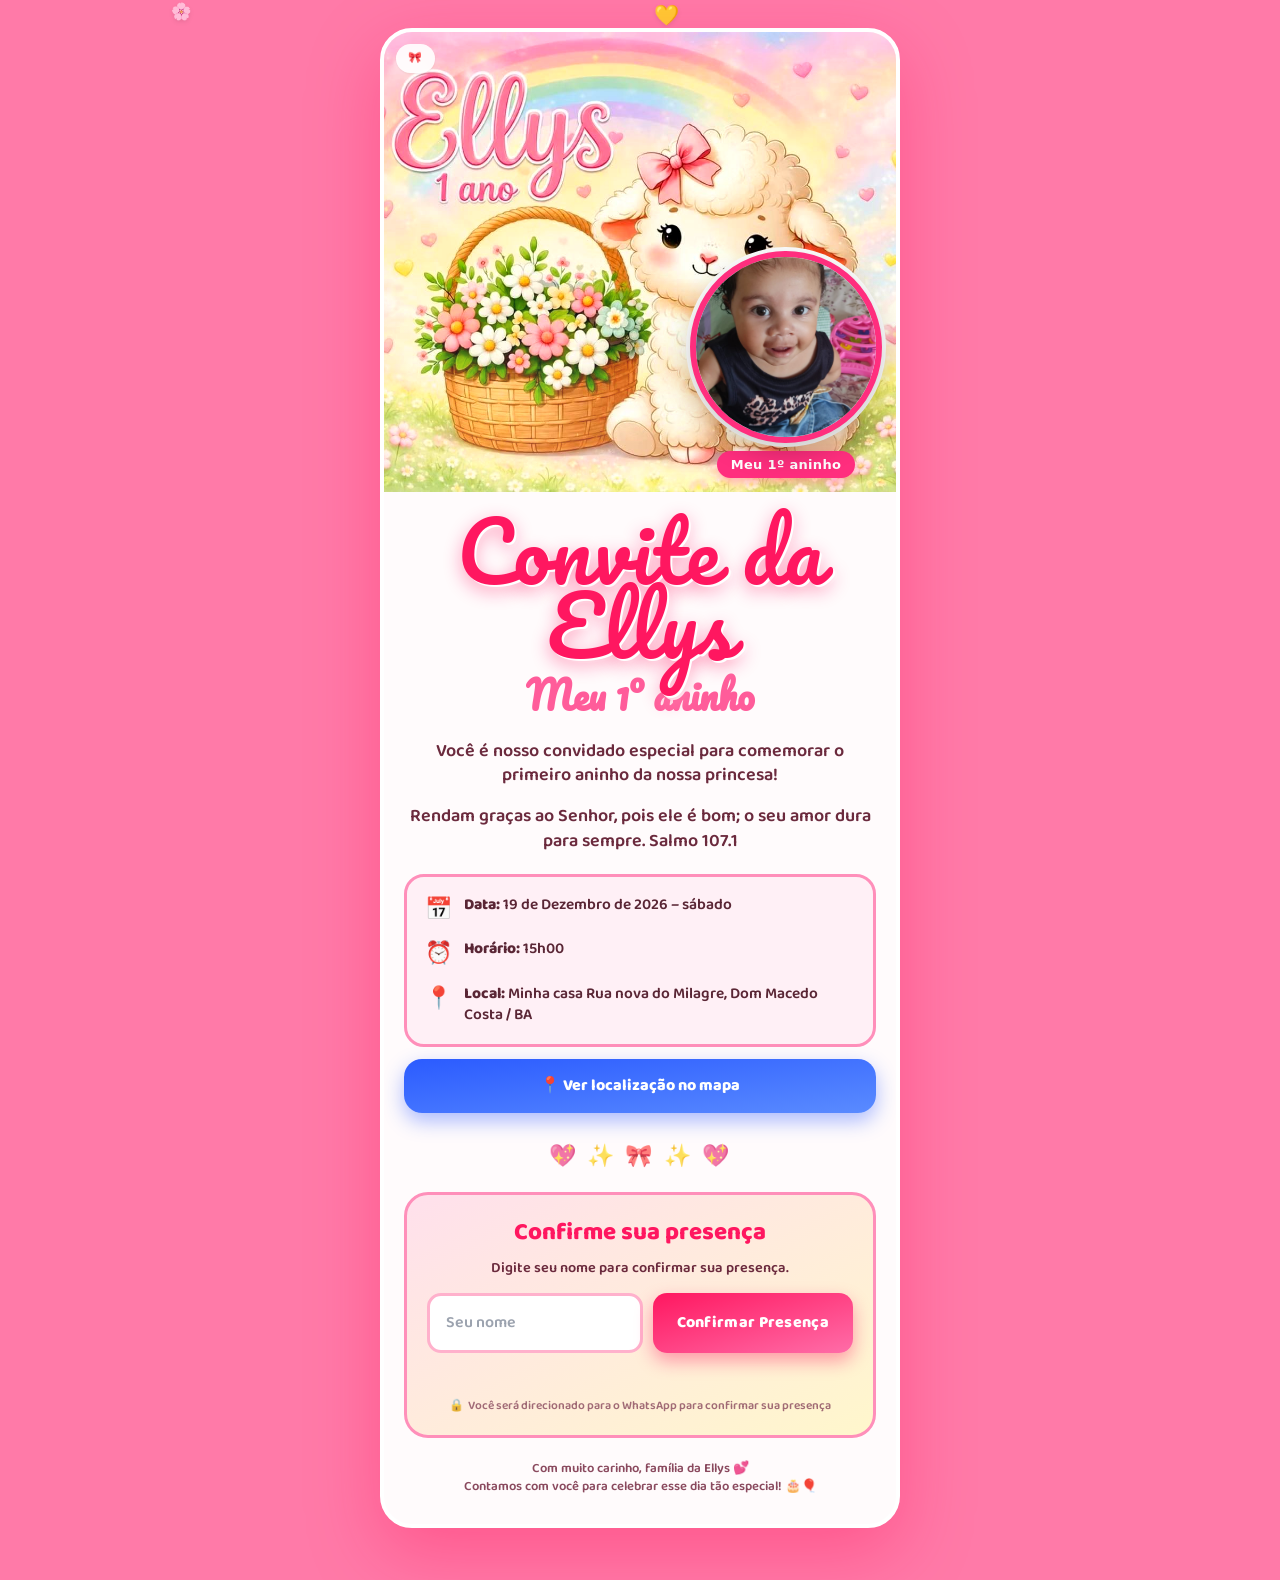
==== Convite-Ellys-Sem-Lista.html @ 41eaf609 "Add files via upload" ====
<!DOCTYPE html>
<html lang="en">
<head>
  <meta charset="UTF-8">
  <meta name="viewport" content="width=device-width, initial-scale=1">
  <title>Convite de Ellys</title>

  <style>*,:after,:before{--tw-border-spacing-x:0;--tw-border-spacing-y:0;--tw-translate-x:0;--tw-translate-y:0;--tw-rotate:0;--tw-skew-x:0;--tw-skew-y:0;--tw-scale-x:1;--tw-scale-y:1;--tw-pan-x: ;--tw-pan-y: ;--tw-pinch-zoom: ;--tw-scroll-snap-strictness:proximity;--tw-gradient-from-position: ;--tw-gradient-via-position: ;--tw-gradient-to-position: ;--tw-ordinal: ;--tw-slashed-zero: ;--tw-numeric-figure: ;--tw-numeric-spacing: ;--tw-numeric-fraction: ;--tw-ring-inset: ;--tw-ring-offset-width:0px;--tw-ring-offset-color:#fff;--tw-ring-color:rgba(59,130,246,.5);--tw-ring-offset-shadow:0 0 #0000;--tw-ring-shadow:0 0 #0000;--tw-shadow:0 0 #0000;--tw-shadow-colored:0 0 #0000;--tw-blur: ;--tw-brightness: ;--tw-contrast: ;--tw-grayscale: ;--tw-hue-rotate: ;--tw-invert: ;--tw-saturate: ;--tw-sepia: ;--tw-drop-shadow: ;--tw-backdrop-blur: ;--tw-backdrop-brightness: ;--tw-backdrop-contrast: ;--tw-backdrop-grayscale: ;--tw-backdrop-hue-rotate: ;--tw-backdrop-invert: ;--tw-backdrop-opacity: ;--tw-backdrop-saturate: ;--tw-backdrop-sepia: ;--tw-contain-size: ;--tw-contain-layout: ;--tw-contain-paint: ;--tw-contain-style: }::backdrop{--tw-border-spacing-x:0;--tw-border-spacing-y:0;--tw-translate-x:0;--tw-translate-y:0;--tw-rotate:0;--tw-skew-x:0;--tw-skew-y:0;--tw-scale-x:1;--tw-scale-y:1;--tw-pan-x: ;--tw-pan-y: ;--tw-pinch-zoom: ;--tw-scroll-snap-strictness:proximity;--tw-gradient-from-position: ;--tw-gradient-via-position: ;--tw-gradient-to-position: ;--tw-ordinal: ;--tw-slashed-zero: ;--tw-numeric-figure: ;--tw-numeric-spacing: ;--tw-numeric-fraction: ;--tw-ring-inset: ;--tw-ring-offset-width:0px;--tw-ring-offset-color:#fff;--tw-ring-color:rgba(59,130,246,.5);--tw-ring-offset-shadow:0 0 #0000;--tw-ring-shadow:0 0 #0000;--tw-shadow:0 0 #0000;--tw-shadow-colored:0 0 #0000;--tw-blur: ;--tw-brightness: ;--tw-contrast: ;--tw-grayscale: ;--tw-hue-rotate: ;--tw-invert: ;--tw-saturate: ;--tw-sepia: ;--tw-drop-shadow: ;--tw-backdrop-blur: ;--tw-backdrop-brightness: ;--tw-backdrop-contrast: ;--tw-backdrop-grayscale: ;--tw-backdrop-hue-rotate: ;--tw-backdrop-invert: ;--tw-backdrop-opacity: ;--tw-backdrop-saturate: ;--tw-backdrop-sepia: ;--tw-contain-size: ;--tw-contain-layout: ;--tw-contain-paint: ;--tw-contain-style: }/*! tailwindcss v3.4.18 | MIT License | https://tailwindcss.com*/*,:after,:before{box-sizing:border-box;border:0 solid #e5e7eb}:after,:before{--tw-content:""}:host,html{line-height:1.5;-webkit-text-size-adjust:100%;-moz-tab-size:4;-o-tab-size:4;tab-size:4;font-family:ui-sans-serif,system-ui,sans-serif,Apple Color Emoji,Segoe UI Emoji,Segoe UI Symbol,Noto Color Emoji;font-feature-settings:normal;font-variation-settings:normal;-webkit-tap-highlight-color:transparent}body{line-height:inherit}hr{height:0;color:inherit;border-top-width:1px}abbr:where([title]){-webkit-text-decoration:underline dotted;text-decoration:underline dotted}h1,h2,h3,h4,h5,h6{font-size:inherit;font-weight:inherit}a{color:inherit;text-decoration:inherit}b,strong{font-weight:bolder}code,kbd,pre,samp{font-family:ui-monospace,SFMono-Regular,Menlo,Monaco,Consolas,Liberation Mono,Courier New,monospace;font-feature-settings:normal;font-variation-settings:normal;font-size:1em}small{font-size:80%}sub,sup{font-size:75%;line-height:0;position:relative;vertical-align:baseline}sub{bottom:-.25em}sup{top:-.5em}table{text-indent:0;border-color:inherit;border-collapse:collapse}button,input,optgroup,select,textarea{font-family:inherit;font-feature-settings:inherit;font-variation-settings:inherit;font-size:100%;font-weight:inherit;line-height:inherit;letter-spacing:inherit;color:inherit;margin:0;padding:0}button,select{text-transform:none}button,input:where([type=button]),input:where([type=reset]),input:where([type=submit]){-webkit-appearance:button;background-color:transparent;background-image:none}:-moz-focusring{outline:auto}:-moz-ui-invalid{box-shadow:none}progress{vertical-align:baseline}::-webkit-inner-spin-button,::-webkit-outer-spin-button{height:auto}[type=search]{-webkit-appearance:textfield;outline-offset:-2px}::-webkit-search-decoration{-webkit-appearance:none}::-webkit-file-upload-button{-webkit-appearance:button;font:inherit}summary{display:list-item}blockquote,dd,dl,figure,h1,h2,h3,h4,h5,h6,hr,p,pre{margin:0}fieldset{margin:0}fieldset,legend{padding:0}menu,ol,ul{list-style:none;margin:0;padding:0}dialog{padding:0}textarea{resize:vertical}input::-moz-placeholder,textarea::-moz-placeholder{opacity:1;color:#9ca3af}input::placeholder,textarea::placeholder{opacity:1;color:#9ca3af}[role=button],button{cursor:pointer}:disabled{cursor:default}audio,canvas,embed,iframe,img,object,svg,video{display:block;vertical-align:middle}img,video{max-width:100%;height:auto}[hidden]:where(:not([hidden=until-found])){display:none}.\!container{width:100%!important}.container{width:100%}@media (min-width:640px){.\!container{max-width:640px!important}.container{max-width:640px}}@media (min-width:768px){.\!container{max-width:768px!important}.container{max-width:768px}}@media (min-width:1024px){.\!container{max-width:1024px!important}.container{max-width:1024px}}@media (min-width:1280px){.\!container{max-width:1280px!important}.container{max-width:1280px}}@media (min-width:1536px){.\!container{max-width:1536px!important}.container{max-width:1536px}}.pointer-events-none{pointer-events:none}.absolute{position:absolute}.relative{position:relative}.inset-0{inset:0}.bottom-\[14px\]{bottom:14px}.left-3{left:.75rem}.right-\[14px\]{right:14px}.top-3{top:.75rem}.z-\[3\]{z-index:3}.my-5{margin-top:1.25rem;margin-bottom:1.25rem}.mb-1\.5{margin-bottom:.375rem}.mb-3\.5{margin-bottom:.875rem}.mt-1{margin-top:.25rem}.mt-2{margin-top:.5rem}.mt-3{margin-top:.75rem}.mt-4{margin-top:1rem}.mt-5{margin-top:1.25rem}.mt-\[1px\]{margin-top:1px}.mt-\[22px\]{margin-top:22px}.block{display:block}.flex{display:flex}.inline-flex{display:inline-flex}.grid{display:grid}.h-\[172px\]{height:172px}.h-\[420px\]{height:420px}.h-full{height:100%}.min-h-\[20px\]{min-height:20px}.min-h-screen{min-height:100vh}.w-\[172px\]{width:172px}.w-full{width:100%}.max-w-\[520px\]{max-width:520px}.transform{transform:translate(var(--tw-translate-x),var(--tw-translate-y)) rotate(var(--tw-rotate)) skewX(var(--tw-skew-x)) skewY(var(--tw-skew-y)) scaleX(var(--tw-scale-x)) scaleY(var(--tw-scale-y))}.cursor-pointer{cursor:pointer}.select-none{-webkit-user-select:none;-moz-user-select:none;user-select:none}.flex-col{flex-direction:column}.items-start{align-items:flex-start}.items-center{align-items:center}.justify-center{justify-content:center}.gap-1{gap:.25rem}.gap-2\.5{gap:.625rem}.gap-3{gap:.75rem}.gap-\[14px\]{gap:14px}.gap-\[8px\]{gap:8px}.overflow-hidden{overflow:hidden}.overflow-x-hidden{overflow-x:hidden}.whitespace-nowrap{white-space:nowrap}.rounded-\[14px\]{border-radius:14px}.rounded-\[18px\]{border-radius:18px}.rounded-\[20px\]{border-radius:20px}.rounded-\[24px\]{border-radius:24px}.rounded-\[32px\]{border-radius:32px}.rounded-full{border-radius:9999px}.border-\[3px\]{border-width:3px}.border-\[4px\]{border-width:4px}.border-\[6px\]{border-width:6px}.border-none{border-style:none}.border-\[\#ff2e7e\]{--tw-border-opacity:1;border-color:rgb(255 46 126/var(--tw-border-opacity,1))}.border-\[\#ff8fba\]{--tw-border-opacity:1;border-color:rgb(255 143 186/var(--tw-border-opacity,1))}.border-\[\#ffb1cc\]{--tw-border-opacity:1;border-color:rgb(255 177 204/var(--tw-border-opacity,1))}.border-white{--tw-border-opacity:1;border-color:rgb(255 255 255/var(--tw-border-opacity,1))}.bg-\[\#ff2e7e\]{--tw-bg-opacity:1;background-color:rgb(255 46 126/var(--tw-bg-opacity,1))}.bg-\[\#fff0f6\]{--tw-bg-opacity:1;background-color:rgb(255 240 246/var(--tw-bg-opacity,1))}.bg-\[var\(--bg\)\]{background-color:var(--bg)}.bg-\[var\(--card\)\]{background-color:var(--card)}.bg-white{--tw-bg-opacity:1;background-color:rgb(255 255 255/var(--tw-bg-opacity,1))}.bg-white\/90{background-color:hsla(0,0%,100%,.9)}.bg-gradient-to-br{background-image:linear-gradient(to bottom right,var(--tw-gradient-stops))}.bg-gradient-to-t{background-image:linear-gradient(to top,var(--tw-gradient-stops))}.from-\[\#2b5bff\]{--tw-gradient-from:#2b5bff var(--tw-gradient-from-position);--tw-gradient-to:rgba(43,91,255,0) var(--tw-gradient-to-position);--tw-gradient-stops:var(--tw-gradient-from),var(--tw-gradient-to)}.from-\[\#ff1760\]{--tw-gradient-from:#ff1760 var(--tw-gradient-from-position);--tw-gradient-to:rgba(255,23,96,0) var(--tw-gradient-to-position);--tw-gradient-stops:var(--tw-gradient-from),var(--tw-gradient-to)}.from-\[\#ffe0ec\]{--tw-gradient-from:#ffe0ec var(--tw-gradient-from-position);--tw-gradient-to:rgba(255,224,236,0) var(--tw-gradient-to-position);--tw-gradient-stops:var(--tw-gradient-from),var(--tw-gradient-to)}.from-white\/20{--tw-gradient-from:hsla(0,0%,100%,.2) var(--tw-gradient-from-position);--tw-gradient-to:hsla(0,0%,100%,0) var(--tw-gradient-to-position);--tw-gradient-stops:var(--tw-gradient-from),var(--tw-gradient-to)}.via-transparent{--tw-gradient-to:transparent var(--tw-gradient-to-position);--tw-gradient-stops:var(--tw-gradient-from),transparent var(--tw-gradient-via-position),var(--tw-gradient-to)}.to-\[\#5a8bff\]{--tw-gradient-to:#5a8bff var(--tw-gradient-to-position)}.to-\[\#ff6da8\]{--tw-gradient-to:#ff6da8 var(--tw-gradient-to-position)}.to-\[\#fff7cc\]{--tw-gradient-to:#fff7cc var(--tw-gradient-to-position)}.to-transparent{--tw-gradient-to:transparent var(--tw-gradient-to-position)}.object-cover{-o-object-fit:cover;object-fit:cover}.p-5{padding:1.25rem}.p-\[18px\]{padding:18px}.px-3{padding-left:.75rem;padding-right:.75rem}.px-4{padding-left:1rem;padding-right:1rem}.px-6{padding-left:1.5rem;padding-right:1.5rem}.px-\[14px\]{padding-left:14px;padding-right:14px}.px-\[18px\]{padding-left:18px;padding-right:18px}.px-\[20px\]{padding-left:20px;padding-right:20px}.py-1\.5{padding-top:.375rem;padding-bottom:.375rem}.py-\[15px\]{padding-top:15px;padding-bottom:15px}.py-\[4px\]{padding-top:4px;padding-bottom:4px}.pb-\[28px\]{padding-bottom:28px}.pt-\[22px\]{padding-top:22px}.text-left{text-align:left}.text-center{text-align:center}.font-\[\'Baloo_2\'\]{font-family:Baloo\ 2}.font-\[\'Pacifico\'\]{font-family:Pacifico}.text-\[11px\]{font-size:11px}.text-\[12px\]{font-size:12px}.text-\[13px\]{font-size:13px}.text-\[14\.5px\]{font-size:14.5px}.text-\[15\.5px\]{font-size:15.5px}.text-\[15px\]{font-size:15px}.text-\[16px\]{font-size:16px}.text-\[18px\]{font-size:18px}.text-\[22px\]{font-size:22px}.text-\[24px\]{font-size:24px}.text-\[34px\]{font-size:34px}.text-\[68px\]{font-size:68px}.font-extrabold{font-weight:800}.font-semibold{font-weight:600}.uppercase{text-transform:uppercase}.leading-\[0\.9\]{line-height:.9}.leading-\[1\.35\]{line-height:1.35}.leading-snug{line-height:1.375}.tracking-\[0\.08em\]{letter-spacing:.08em}.tracking-\[0\.3px\]{letter-spacing:.3px}.tracking-\[1px\]{letter-spacing:1px}.tracking-wide{letter-spacing:.025em}.tracking-widest{letter-spacing:.1em}.text-\[\#1b8a3a\]{--tw-text-opacity:1;color:rgb(27 138 58/var(--tw-text-opacity,1))}.text-\[\#4a2030\]{--tw-text-opacity:1;color:rgb(74 32 48/var(--tw-text-opacity,1))}.text-\[\#5a2635\]{--tw-text-opacity:1;color:rgb(90 38 53/var(--tw-text-opacity,1))}.text-\[\#6b2a3d\]{--tw-text-opacity:1;color:rgb(107 42 61/var(--tw-text-opacity,1))}.text-\[\#8a4a5e\]{--tw-text-opacity:1;color:rgb(138 74 94/var(--tw-text-opacity,1))}.text-\[\#d0003a\]{--tw-text-opacity:1;color:rgb(208 0 58/var(--tw-text-opacity,1))}.text-\[\#ff1760\]{--tw-text-opacity:1;color:rgb(255 23 96/var(--tw-text-opacity,1))}.text-\[\#ff2e7e\]{--tw-text-opacity:1;color:rgb(255 46 126/var(--tw-text-opacity,1))}.text-\[\#ff5c9a\]{--tw-text-opacity:1;color:rgb(255 92 154/var(--tw-text-opacity,1))}.text-white{--tw-text-opacity:1;color:rgb(255 255 255/var(--tw-text-opacity,1))}.no-underline{text-decoration-line:none}.opacity-80{opacity:.8}.shadow-\[0_10px_28px_rgba\(0\2c 0\2c 0\2c 0\.22\)\2c 0_0_0_4px_\#fff\]{--tw-shadow:0 10px 28px rgba(0,0,0,.22),0 0 0 4px #fff;--tw-shadow-colored:0 10px 28px var(--tw-shadow-color),0 0 0 4px var(--tw-shadow-color);box-shadow:var(--tw-ring-offset-shadow,0 0 #0000),var(--tw-ring-shadow,0 0 #0000),var(--tw-shadow)}.shadow-\[0_24px_70px_rgba\(255\2c 20\2c 90\2c 0\.35\)\]{--tw-shadow:0 24px 70px rgba(255,20,90,.35);--tw-shadow-colored:0 24px 70px var(--tw-shadow-color);box-shadow:var(--tw-ring-offset-shadow,0 0 #0000),var(--tw-ring-shadow,0 0 #0000),var(--tw-shadow)}.shadow-\[0_4px_12px_rgba\(255\2c 46\2c 126\2c 0\.4\)\]{--tw-shadow:0 4px 12px rgba(255,46,126,.4);--tw-shadow-colored:0 4px 12px var(--tw-shadow-color);box-shadow:var(--tw-ring-offset-shadow,0 0 #0000),var(--tw-ring-shadow,0 0 #0000),var(--tw-shadow)}.shadow-\[0_8px_18px_rgba\(255\2c 23\2c 96\2c 0\.4\)\]{--tw-shadow:0 8px 18px rgba(255,23,96,.4);--tw-shadow-colored:0 8px 18px var(--tw-shadow-color);box-shadow:var(--tw-ring-offset-shadow,0 0 #0000),var(--tw-ring-shadow,0 0 #0000),var(--tw-shadow)}.shadow-\[0_8px_20px_rgba\(43\2c 91\2c 255\2c 0\.4\)\]{--tw-shadow:0 8px 20px rgba(43,91,255,.4);--tw-shadow-colored:0 8px 20px var(--tw-shadow-color)}.shadow-\[0_8px_20px_rgba\(43\2c 91\2c 255\2c 0\.4\)\],.shadow-sm{box-shadow:var(--tw-ring-offset-shadow,0 0 #0000),var(--tw-ring-shadow,0 0 #0000),var(--tw-shadow)}.shadow-sm{--tw-shadow:0 1px 2px 0 rgba(0,0,0,.05);--tw-shadow-colored:0 1px 2px 0 var(--tw-shadow-color)}.outline-none{outline:2px solid transparent;outline-offset:2px}.contrast-\[1\.05\]{--tw-contrast:contrast(1.05)}.contrast-\[1\.05\],.drop-shadow{filter:var(--tw-blur) var(--tw-brightness) var(--tw-contrast) var(--tw-grayscale) var(--tw-hue-rotate) var(--tw-invert) var(--tw-saturate) var(--tw-sepia) var(--tw-drop-shadow)}.drop-shadow{--tw-drop-shadow:drop-shadow(0 1px 2px rgba(0,0,0,.1)) drop-shadow(0 1px 1px rgba(0,0,0,.06))}.drop-shadow-\[2px_2px_0_\#fff\]{--tw-drop-shadow:drop-shadow(2px 2px 0 #fff)}.drop-shadow-\[2px_2px_0_\#fff\],.saturate-\[1\.25\]{filter:var(--tw-blur) var(--tw-brightness) var(--tw-contrast) var(--tw-grayscale) var(--tw-hue-rotate) var(--tw-invert) var(--tw-saturate) var(--tw-sepia) var(--tw-drop-shadow)}.saturate-\[1\.25\]{--tw-saturate:saturate(1.25)}.filter{filter:var(--tw-blur) var(--tw-brightness) var(--tw-contrast) var(--tw-grayscale) var(--tw-hue-rotate) var(--tw-invert) var(--tw-saturate) var(--tw-sepia) var(--tw-drop-shadow)}.backdrop-blur{--tw-backdrop-blur:blur(8px)}.backdrop-blur,.backdrop-blur-\[12px\]{backdrop-filter:var(--tw-backdrop-blur) var(--tw-backdrop-brightness) var(--tw-backdrop-contrast) var(--tw-backdrop-grayscale) var(--tw-backdrop-hue-rotate) var(--tw-backdrop-invert) var(--tw-backdrop-opacity) var(--tw-backdrop-saturate) var(--tw-backdrop-sepia)}.backdrop-blur-\[12px\]{--tw-backdrop-blur:blur(12px)}.transition-all{transition-property:all;transition-timing-function:cubic-bezier(.4,0,.2,1);transition-duration:.15s}.duration-200{transition-duration:.2s}.ease-out{transition-timing-function:cubic-bezier(0,0,.2,1)}#root,body,html{min-height:100%}body{margin:0;font-family:ui-sans-serif,system-ui,-apple-system,BlinkMacSystemFont,Segoe UI,sans-serif}[role=button]:not([aria-disabled=true]),button:not(:disabled),label[for],select:not(:disabled),summary{cursor:pointer}.hover\:translate-y-\[-2px\]:hover{--tw-translate-y:-2px}.hover\:scale-\[1\.02\]:hover,.hover\:translate-y-\[-2px\]:hover{transform:translate(var(--tw-translate-x),var(--tw-translate-y)) rotate(var(--tw-rotate)) skewX(var(--tw-skew-x)) skewY(var(--tw-skew-y)) scaleX(var(--tw-scale-x)) scaleY(var(--tw-scale-y))}.hover\:scale-\[1\.02\]:hover{--tw-scale-x:1.02;--tw-scale-y:1.02}.hover\:shadow-\[0_12px_26px_rgba\(43\2c 91\2c 255\2c 0\.5\)\]:hover{--tw-shadow:0 12px 26px rgba(43,91,255,.5);--tw-shadow-colored:0 12px 26px var(--tw-shadow-color);box-shadow:var(--tw-ring-offset-shadow,0 0 #0000),var(--tw-ring-shadow,0 0 #0000),var(--tw-shadow)}.hover\:brightness-\[1\.05\]:hover{--tw-brightness:brightness(1.05);filter:var(--tw-blur) var(--tw-brightness) var(--tw-contrast) var(--tw-grayscale) var(--tw-hue-rotate) var(--tw-invert) var(--tw-saturate) var(--tw-sepia) var(--tw-drop-shadow)}.focus\:border-\[\#ff1760\]:focus{--tw-border-opacity:1;border-color:rgb(255 23 96/var(--tw-border-opacity,1))}.focus\:shadow-\[0_0_0_3px_rgba\(255\2c 23\2c 96\2c 0\.18\)\]:focus{--tw-shadow:0 0 0 3px rgba(255,23,96,.18);--tw-shadow-colored:0 0 0 3px var(--tw-shadow-color);box-shadow:var(--tw-ring-offset-shadow,0 0 #0000),var(--tw-ring-shadow,0 0 #0000),var(--tw-shadow)}.disabled\:cursor-not-allowed:disabled{cursor:not-allowed}.disabled\:opacity-60:disabled{opacity:.6}@media (min-width:768px){.md\:h-\[192px\]{height:192px}.md\:h-\[460px\]{height:460px}.md\:w-\[192px\]{width:192px}.md\:flex-1{flex:1 1 0%}.md\:flex-row{flex-direction:row}.md\:text-center{text-align:center}.md\:text-\[38px\]{font-size:38px}.md\:text-\[82px\]{font-size:82px}}</style>

</head>
<body>
  <div id="root"></div>
  
  <script type="module">var Bs=Object.create;var{getPrototypeOf:Ls,defineProperty:Gl,getOwnPropertyNames:vs}=Object;var Xs=Object.prototype.hasOwnProperty;var mt=(e,t,r)=>{r=e!=null?Bs(Ls(e)):{};let n=t||!e||!e.__esModule?Gl(r,"default",{value:e,enumerable:!0}):r;for(let l of vs(e))if(!Xs.call(n,l))Gl(n,l,{get:()=>e[l],enumerable:!0});return n};var on=(e,t)=>()=>(t||e((t={exports:{}}).exports,t),t.exports);var Ds=(e,t)=>{for(var r in t)Gl(e,r,{get:t[r],enumerable:!0,configurable:!0,set:(n)=>t[r]=()=>n})};var Es=(e,t)=>()=>(e&&(t=e(e=0)),t);var sr=on((sc)=>{var pr=Symbol.for("react.element"),Hs=Symbol.for("react.portal"),Ps=Symbol.for("react.fragment"),bs=Symbol.for("react.strict_mode"),_s=Symbol.for("react.profiler"),$s=Symbol.for("react.provider"),ec=Symbol.for("react.context"),tc=Symbol.for("react.forward_ref"),rc=Symbol.for("react.suspense"),nc=Symbol.for("react.memo"),lc=Symbol.for("react.lazy"),_i=Symbol.iterator;function ac(e){if(e===null||typeof e!=="object")return null;return e=_i&&e[_i]||e["@@iterator"],typeof e==="function"?e:null}var to={isMounted:function(){return!1},enqueueForceUpdate:function(){},enqueueReplaceState:function(){},enqueueSetState:function(){}},ro=Object.assign,no={};function gt(e,t,r){this.props=e,this.context=t,this.refs=no,this.updater=r||to}gt.prototype.isReactComponent={};gt.prototype.setState=function(e,t){if(typeof e!=="object"&&typeof e!=="function"&&e!=null)throw Error("setState(...): takes an object of state variables to update or a function which returns an object of state variables.");this.updater.enqueueSetState(this,e,t,"setState")};gt.prototype.forceUpdate=function(e){this.updater.enqueueForceUpdate(this,e,"forceUpdate")};function lo(){}lo.prototype=gt.prototype;function Ml(e,t,r){this.props=e,this.context=t,this.refs=no,this.updater=r||to}var gl=Ml.prototype=new lo;gl.constructor=Ml;ro(gl,gt.prototype);gl.isPureReactComponent=!0;var $i=Array.isArray,ao=Object.prototype.hasOwnProperty,jl={current:null},io={key:!0,ref:!0,__self:!0,__source:!0};function oo(e,t,r){var n,l={},a=null,i=null;if(t!=null)for(n in t.ref!==void 0&&(i=t.ref),t.key!==void 0&&(a=""+t.key),t)ao.call(t,n)&&!io.hasOwnProperty(n)&&(l[n]=t[n]);var o=arguments.length-2;if(o===1)l.children=r;else if(1<o){for(var u=Array(o),s=0;s<o;s++)u[s]=arguments[s+2];l.children=u}if(e&&e.defaultProps)for(n in o=e.defaultProps,o)l[n]===void 0&&(l[n]=o[n]);return{$$typeof:pr,type:e,key:a,ref:i,props:l,_owner:jl.current}}function ic(e,t){return{$$typeof:pr,type:e.type,key:t,ref:e.ref,props:e.props,_owner:e._owner}}function zl(e){return typeof e==="object"&&e!==null&&e.$$typeof===pr}function oc(e){var t={"=":"=0",":":"=2"};return"$"+e.replace(/[=:]/g,function(r){return t[r]})}var eo=/\/+/g;function hl(e,t){return typeof e==="object"&&e!==null&&e.key!=null?oc(""+e.key):t.toString(36)}function pn(e,t,r,n,l){var a=typeof e;if(a==="undefined"||a==="boolean")e=null;var i=!1;if(e===null)i=!0;else switch(a){case"string":case"number":i=!0;break;case"object":switch(e.$$typeof){case pr:case Hs:i=!0}}if(i)return i=e,l=l(i),e=n===""?"."+hl(i,0):n,$i(l)?(r="",e!=null&&(r=e.replace(eo,"$&/")+"/"),pn(l,t,r,"",function(s){return s})):l!=null&&(zl(l)&&(l=ic(l,r+(!l.key||i&&i.key===l.key?"":(""+l.key).replace(eo,"$&/")+"/")+e)),t.push(l)),1;if(i=0,n=n===""?".":n+":",$i(e))for(var o=0;o<e.length;o++){a=e[o];var u=n+hl(a,o);i+=pn(a,t,r,u,l)}else if(u=ac(e),typeof u==="function")for(e=u.call(e),o=0;!(a=e.next()).done;)a=a.value,u=n+hl(a,o++),i+=pn(a,t,r,u,l);else if(a==="object")throw t=String(e),Error("Objects are not valid as a React child (found: "+(t==="[object Object]"?"object with keys {"+Object.keys(e).join(", ")+"}":t)+"). If you meant to render a collection of children, use an array instead.");return i}function un(e,t,r){if(e==null)return e;var n=[],l=0;return pn(e,n,"","",function(a){return t.call(r,a,l++)}),n}function uc(e){if(e._status===-1){var t=e._result;t=t(),t.then(function(r){if(e._status===0||e._status===-1)e._status=1,e._result=r},function(r){if(e._status===0||e._status===-1)e._status=2,e._result=r}),e._status===-1&&(e._status=0,e._result=t)}if(e._status===1)return e._result.default;throw e._result}var re={current:null},sn={transition:null},pc={ReactCurrentDispatcher:re,ReactCurrentBatchConfig:sn,ReactCurrentOwner:jl};function uo(){throw Error("act(...) is not supported in production builds of React.")}sc.Children={map:un,forEach:function(e,t,r){un(e,function(){t.apply(this,arguments)},r)},count:function(e){var t=0;return un(e,function(){t++}),t},toArray:function(e){return un(e,function(t){return t})||[]},only:function(e){if(!zl(e))throw Error("React.Children.only expected to receive a single React element child.");return e}};sc.Component=gt;sc.Fragment=Ps;sc.Profiler=_s;sc.PureComponent=Ml;sc.StrictMode=bs;sc.Suspense=rc;sc.__SECRET_INTERNALS_DO_NOT_USE_OR_YOU_WILL_BE_FIRED=pc;sc.act=uo;sc.cloneElement=function(e,t,r){if(e===null||e===void 0)throw Error("React.cloneElement(...): The argument must be a React element, but you passed "+e+".");var n=ro({},e.props),l=e.key,a=e.ref,i=e._owner;if(t!=null){if(t.ref!==void 0&&(a=t.ref,i=jl.current),t.key!==void 0&&(l=""+t.key),e.type&&e.type.defaultProps)var o=e.type.defaultProps;for(u in t)ao.call(t,u)&&!io.hasOwnProperty(u)&&(n[u]=t[u]===void 0&&o!==void 0?o[u]:t[u])}var u=arguments.length-2;if(u===1)n.children=r;else if(1<u){o=Array(u);for(var s=0;s<u;s++)o[s]=arguments[s+2];n.children=o}return{$$typeof:pr,type:e.type,key:l,ref:a,props:n,_owner:i}};sc.createContext=function(e){return e={$$typeof:ec,_currentValue:e,_currentValue2:e,_threadCount:0,Provider:null,Consumer:null,_defaultValue:null,_globalName:null},e.Provider={$$typeof:$s,_context:e},e.Consumer=e};sc.createElement=oo;sc.createFactory=function(e){var t=oo.bind(null,e);return t.type=e,t};sc.createRef=function(){return{current:null}};sc.forwardRef=function(e){return{$$typeof:tc,render:e}};sc.isValidElement=zl;sc.lazy=function(e){return{$$typeof:lc,_payload:{_status:-1,_result:e},_init:uc}};sc.memo=function(e,t){return{$$typeof:nc,type:e,compare:t===void 0?null:t}};sc.startTransition=function(e){var t=sn.transition;sn.transition={};try{e()}finally{sn.transition=t}};sc.unstable_act=uo;sc.useCallback=function(e,t){return re.current.useCallback(e,t)};sc.useContext=function(e){return re.current.useContext(e)};sc.useDebugValue=function(){};sc.useDeferredValue=function(e){return re.current.useDeferredValue(e)};sc.useEffect=function(e,t){return re.current.useEffect(e,t)};sc.useId=function(){return re.current.useId()};sc.useImperativeHandle=function(e,t,r){return re.current.useImperativeHandle(e,t,r)};sc.useInsertionEffect=function(e,t){return re.current.useInsertionEffect(e,t)};sc.useLayoutEffect=function(e,t){return re.current.useLayoutEffect(e,t)};sc.useMemo=function(e,t){return re.current.useMemo(e,t)};sc.useReducer=function(e,t,r){return re.current.useReducer(e,t,r)};sc.useRef=function(e){return re.current.useRef(e)};sc.useState=function(e){return re.current.useState(e)};sc.useSyncExternalStore=function(e,t,r){return re.current.useSyncExternalStore(e,t,r)};sc.useTransition=function(){return re.current.useTransition()};sc.version="18.3.1"});var mo=on((Ec)=>{function Ol(e,t){var r=e.length;e.push(t);e:for(;0<r;){var n=r-1>>>1,l=e[n];if(0<cn(l,t))e[n]=t,e[r]=l,r=n;else break e}}function Re(e){return e.length===0?null:e[0]}function mn(e){if(e.length===0)return null;var t=e[0],r=e.pop();if(r!==t){e[0]=r;e:for(var n=0,l=e.length,a=l>>>1;n<a;){var i=2*(n+1)-1,o=e[i],u=i+1,s=e[u];if(0>cn(o,r))u<l&&0>cn(s,o)?(e[n]=s,e[u]=r,n=u):(e[n]=o,e[i]=r,n=i);else if(u<l&&0>cn(s,r))e[n]=s,e[u]=r,n=u;else break e}}return t}function cn(e,t){var r=e.sortIndex-t.sortIndex;return r!==0?r:e.id-t.id}if(typeof performance==="object"&&typeof performance.now==="function")Jl=performance,Ec.unstable_now=function(){return Jl.now()};else Vn=Date,Zl=Vn.now(),Ec.unstable_now=function(){return Vn.now()-Zl};var Jl,Vn,Zl,he=[],Ee=[],Dc=1,me=null,b=3,Kn=!1,Kt=!1,Vr=!1,so=typeof setTimeout==="function"?setTimeout:null,co=typeof clearTimeout==="function"?clearTimeout:null,po=typeof setImmediate<"u"?setImmediate:null;typeof navigator<"u"&&navigator.scheduling!==void 0&&navigator.scheduling.isInputPending!==void 0&&navigator.scheduling.isInputPending.bind(navigator.scheduling);function Yl(e){for(var t=Re(Ee);t!==null;){if(t.callback===null)mn(Ee);else if(t.startTime<=e)mn(Ee),t.sortIndex=t.expirationTime,Ol(he,t);else break;t=Re(Ee)}}function Cl(e){if(Vr=!1,Yl(e),!Kt)if(Re(he)!==null)Kt=!0,Bl(wl);else{var t=Re(Ee);t!==null&&Ll(Cl,t.startTime-e)}}function wl(e,t){Kt=!1,Vr&&(Vr=!1,co(qr),qr=-1),Kn=!0;var r=b;try{Yl(t);for(me=Re(he);me!==null&&(!(me.expirationTime>t)||e&&!Uo());){var n=me.callback;if(typeof n==="function"){me.callback=null,b=me.priorityLevel;var l=n(me.expirationTime<=t);t=Ec.unstable_now(),typeof l==="function"?me.callback=l:me===Re(he)&&mn(he),Yl(t)}else mn(he);me=Re(he)}if(me!==null)var a=!0;else{var i=Re(Ee);i!==null&&Ll(Cl,i.startTime-t),a=!1}return a}finally{me=null,b=r,Kn=!1}}var dn=!1,qn=null,qr=-1,Vo=5,qo=-1;function Uo(){return Ec.unstable_now()-qo<Vo?!1:!0}function Il(){if(qn!==null){var e=Ec.unstable_now();qo=e;var t=!0;try{t=qn(!0,e)}finally{t?cr():(dn=!1,qn=null)}}else dn=!1}var cr;if(typeof po==="function")cr=function(){po(Il)};else if(typeof MessageChannel<"u")Un=new MessageChannel,Ql=Un.port2,Un.port1.onmessage=Il,cr=function(){Ql.postMessage(null)};else cr=function(){so(Il,0)};var Un,Ql;function Bl(e){qn=e,dn||(dn=!0,cr())}function Ll(e,t){qr=so(function(){e(Ec.unstable_now())},t)}Ec.unstable_IdlePriority=5;Ec.unstable_ImmediatePriority=1;Ec.unstable_LowPriority=4;Ec.unstable_NormalPriority=3;Ec.unstable_Profiling=null;Ec.unstable_UserBlockingPriority=2;Ec.unstable_cancelCallback=function(e){e.callback=null};Ec.unstable_continueExecution=function(){Kt||Kn||(Kt=!0,Bl(wl))};Ec.unstable_forceFrameRate=function(e){0>e||125<e?console.error("forceFrameRate takes a positive int between 0 and 125, forcing frame rates higher than 125 fps is not supported"):Vo=0<e?Math.floor(1000/e):5};Ec.unstable_getCurrentPriorityLevel=function(){return b};Ec.unstable_getFirstCallbackNode=function(){return Re(he)};Ec.unstable_next=function(e){switch(b){case 1:case 2:case 3:var t=3;break;default:t=b}var r=b;b=t;try{return e()}finally{b=r}};Ec.unstable_pauseExecution=function(){};Ec.unstable_requestPaint=function(){};Ec.unstable_runWithPriority=function(e,t){switch(e){case 1:case 2:case 3:case 4:case 5:break;default:e=3}var r=b;b=e;try{return t()}finally{b=r}};Ec.unstable_scheduleCallback=function(e,t,r){var n=Ec.unstable_now();switch(typeof r==="object"&&r!==null?(r=r.delay,r=typeof r==="number"&&0<r?n+r:n):r=n,e){case 1:var l=-1;break;case 2:l=250;break;case 5:l=1073741823;break;case 4:l=1e4;break;default:l=5000}return l=r+l,e={id:Dc++,callback:t,priorityLevel:e,startTime:r,expirationTime:l,sortIndex:-1},r>n?(e.sortIndex=r,Ol(Ee,e),Re(he)===null&&e===Re(Ee)&&(Vr?(co(qr),qr=-1):Vr=!0,Ll(Cl,r-n))):(e.sortIndex=l,Ol(he,e),Kt||Kn||(Kt=!0,Bl(wl))),e};Ec.unstable_shouldYield=Uo;Ec.unstable_wrapCallback=function(e){var t=b;return function(){var r=b;b=t;try{return e.apply(this,arguments)}finally{b=r}}}});var Pi={};Ds(Pi,{version:()=>hs,unstable_renderSubtreeIntoContainer:()=>Gs,unstable_batchedUpdates:()=>fs,unmountComponentAtNode:()=>xs,render:()=>As,hydrateRoot:()=>ys,hydrate:()=>Ts,flushSync:()=>Ws,findDOMNode:()=>Rs,createRoot:()=>Fs,createPortal:()=>ks,__SECRET_INTERNALS_DO_NOT_USE_OR_YOU_WILL_BE_FIRED:()=>Ss});function K(e){for(var t="https://reactjs.org/docs/error-decoder.html?invariant="+e,r=1;r<arguments.length;r++)t+="&args[]="+encodeURIComponent(arguments[r]);return"Minified React error #"+e+"; visit "+t+" for the full message or use the non-minified dev environment for full errors and additional helpful warnings."}function ht(e,t){er(e,t),er(e+"Capture",t)}function er(e,t){Zr[e]=t;for(e=0;e<t.length;e++)Ru.add(t[e])}function UV(e){if(Va.call(No,e))return!0;if(Va.call(Ko,e))return!1;if(qV.test(e))return No[e]=!0;return Ko[e]=!0,!1}function mV(e,t,r,n){if(r!==null&&r.type===0)return!1;switch(typeof t){case"function":case"symbol":return!0;case"boolean":if(n)return!1;if(r!==null)return!r.acceptsBooleans;return e=e.toLowerCase().slice(0,5),e!=="data-"&&e!=="aria-";default:return!1}}function KV(e,t,r,n){if(t===null||typeof t>"u"||mV(e,t,r,n))return!0;if(n)return!1;if(r!==null)switch(r.type){case 3:return!t;case 4:return t===!1;case 5:return isNaN(t);case 6:return isNaN(t)||1>t}return!1}function ae(e,t,r,n,l,a,i){this.acceptsBooleans=t===2||t===3||t===4,this.attributeName=n,this.attributeNamespace=l,this.mustUseProperty=r,this.propertyName=e,this.type=t,this.sanitizeURL=a,this.removeEmptyString=i}function oi(e){return e[1].toUpperCase()}function ui(e,t,r,n){var l=P.hasOwnProperty(t)?P[t]:null;if(l!==null?l.type!==0:n||!(2<t.length)||t[0]!=="o"&&t[0]!=="O"||t[1]!=="n"&&t[1]!=="N")KV(t,r,l,n)&&(r=null),n||l===null?UV(t)&&(r===null?e.removeAttribute(t):e.setAttribute(t,""+r)):l.mustUseProperty?e[l.propertyName]=r===null?l.type===3?!1:"":r:(t=l.attributeName,n=l.attributeNamespace,r===null?e.removeAttribute(t):(l=l.type,r=l===3||l===4&&r===!0?"":""+r,n?e.setAttributeNS(n,t,r):e.setAttribute(t,r)))}function Ur(e){if(e===null||typeof e!=="object")return null;return e=So&&e[So]||e["@@iterator"],typeof e==="function"?e:null}function Fr(e){if(vl===void 0)try{throw Error()}catch(r){var t=r.stack.trim().match(/\n( *(at )?)/);vl=t&&t[1]||""}return`
`+vl+e}function Dl(e,t){if(!e||Xl)return"";Xl=!0;var r=Error.prepareStackTrace;Error.prepareStackTrace=void 0;try{if(t)if(t=function(){throw Error()},Object.defineProperty(t.prototype,"props",{set:function(){throw Error()}}),typeof Reflect==="object"&&Reflect.construct){try{Reflect.construct(t,[])}catch(s){var n=s}Reflect.construct(e,[],t)}else{try{t.call()}catch(s){n=s}e.call(t.prototype)}else{try{throw Error()}catch(s){n=s}e()}}catch(s){if(s&&n&&typeof s.stack==="string"){for(var l=s.stack.split(`
`),a=n.stack.split(`
`),i=l.length-1,o=a.length-1;1<=i&&0<=o&&l[i]!==a[o];)o--;for(;1<=i&&0<=o;i--,o--)if(l[i]!==a[o]){if(i!==1||o!==1)do if(i--,o--,0>o||l[i]!==a[o]){var u=`
`+l[i].replace(" at new "," at ");return e.displayName&&u.includes("<anonymous>")&&(u=u.replace("<anonymous>",e.displayName)),u}while(1<=i&&0<=o);break}}}finally{Xl=!1,Error.prepareStackTrace=r}return(e=e?e.displayName||e.name:"")?Fr(e):""}function dV(e){switch(e.tag){case 5:return Fr(e.type);case 16:return Fr("Lazy");case 13:return Fr("Suspense");case 19:return Fr("SuspenseList");case 0:case 2:case 15:return e=Dl(e.type,!1),e;case 11:return e=Dl(e.type.render,!1),e;case 1:return e=Dl(e.type,!0),e;default:return""}}function Ka(e){if(e==null)return null;if(typeof e==="function")return e.displayName||e.name||null;if(typeof e==="string")return e;switch(e){case Jt:return"Fragment";case Ot:return"Portal";case qa:return"Profiler";case pi:return"StrictMode";case Ua:return"Suspense";case ma:return"SuspenseList"}if(typeof e==="object")switch(e.$$typeof){case Tu:return(e.displayName||"Context")+".Consumer";case Wu:return(e._context.displayName||"Context")+".Provider";case si:var t=e.render;return e=e.displayName,e||(e=t.displayName||t.name||"",e=e!==""?"ForwardRef("+e+")":"ForwardRef"),e;case ci:return t=e.displayName||null,t!==null?t:Ka(e.type)||"Memo";case Pe:t=e._payload,e=e._init;try{return Ka(e(t))}catch(r){}}return null}function NV(e){var t=e.type;switch(e.tag){case 24:return"Cache";case 9:return(t.displayName||"Context")+".Consumer";case 10:return(t._context.displayName||"Context")+".Provider";case 18:return"DehydratedFragment";case 11:return e=t.render,e=e.displayName||e.name||"",t.displayName||(e!==""?"ForwardRef("+e+")":"ForwardRef");case 7:return"Fragment";case 5:return t;case 4:return"Portal";case 3:return"Root";case 6:return"Text";case 16:return Ka(t);case 8:return t===pi?"StrictMode":"Mode";case 22:return"Offscreen";case 12:return"Profiler";case 21:return"Scope";case 13:return"Suspense";case 19:return"SuspenseList";case 25:return"TracingMarker";case 1:case 0:case 17:case 2:case 14:case 15:if(typeof t==="function")return t.displayName||t.name||null;if(typeof t==="string")return t}return null}function st(e){switch(typeof e){case"boolean":case"number":case"string":case"undefined":return e;case"object":return e;default:return""}}function Au(e){var t=e.type;return(e=e.nodeName)&&e.toLowerCase()==="input"&&(t==="checkbox"||t==="radio")}function SV(e){var t=Au(e)?"checked":"value",r=Object.getOwnPropertyDescriptor(e.constructor.prototype,t),n=""+e[t];if(!e.hasOwnProperty(t)&&typeof r<"u"&&typeof r.get==="function"&&typeof r.set==="function"){var{get:l,set:a}=r;return Object.defineProperty(e,t,{configurable:!0,get:function(){return l.call(this)},set:function(i){n=""+i,a.call(this,i)}}),Object.defineProperty(e,t,{enumerable:r.enumerable}),{getValue:function(){return n},setValue:function(i){n=""+i},stopTracking:function(){e._valueTracker=null,delete e[t]}}}}function Sn(e){e._valueTracker||(e._valueTracker=SV(e))}function xu(e){if(!e)return!1;var t=e._valueTracker;if(!t)return!0;var r=t.getValue(),n="";return e&&(n=Au(e)?e.checked?"true":"false":e.value),e=n,e!==r?(t.setValue(e),!0):!1}function Ln(e){if(e=e||(typeof document<"u"?document:void 0),typeof e>"u")return null;try{return e.activeElement||e.body}catch(t){return e.body}}function da(e,t){var r=t.checked;return J({},t,{defaultChecked:void 0,defaultValue:void 0,value:void 0,checked:r!=null?r:e._wrapperState.initialChecked})}function ko(e,t){var r=t.defaultValue==null?"":t.defaultValue,n=t.checked!=null?t.checked:t.defaultChecked;r=st(t.value!=null?t.value:r),e._wrapperState={initialChecked:n,initialValue:r,controlled:t.type==="checkbox"||t.type==="radio"?t.checked!=null:t.value!=null}}function fu(e,t){t=t.checked,t!=null&&ui(e,"checked",t,!1)}function Na(e,t){fu(e,t);var r=st(t.value),n=t.type;if(r!=null)if(n==="number"){if(r===0&&e.value===""||e.value!=r)e.value=""+r}else e.value!==""+r&&(e.value=""+r);else if(n==="submit"||n==="reset"){e.removeAttribute("value");return}t.hasOwnProperty("value")?Sa(e,t.type,r):t.hasOwnProperty("defaultValue")&&Sa(e,t.type,st(t.defaultValue)),t.checked==null&&t.defaultChecked!=null&&(e.defaultChecked=!!t.defaultChecked)}function Fo(e,t,r){if(t.hasOwnProperty("value")||t.hasOwnProperty("defaultValue")){var n=t.type;if(!(n!=="submit"&&n!=="reset"||t.value!==void 0&&t.value!==null))return;t=""+e._wrapperState.initialValue,r||t===e.value||(e.value=t),e.defaultValue=t}r=e.name,r!==""&&(e.name=""),e.defaultChecked=!!e._wrapperState.initialChecked,r!==""&&(e.name=r)}function Sa(e,t,r){if(t!=="number"||Ln(e.ownerDocument)!==e)r==null?e.defaultValue=""+e._wrapperState.initialValue:e.defaultValue!==""+r&&(e.defaultValue=""+r)}function Et(e,t,r,n){if(e=e.options,t){t={};for(var l=0;l<r.length;l++)t["$"+r[l]]=!0;for(r=0;r<e.length;r++)l=t.hasOwnProperty("$"+e[r].value),e[r].selected!==l&&(e[r].selected=l),l&&n&&(e[r].defaultSelected=!0)}else{r=""+st(r),t=null;for(l=0;l<e.length;l++){if(e[l].value===r){e[l].selected=!0,n&&(e[l].defaultSelected=!0);return}t!==null||e[l].disabled||(t=e[l])}t!==null&&(t.selected=!0)}}function ka(e,t){if(t.dangerouslySetInnerHTML!=null)throw Error(K(91));return J({},t,{value:void 0,defaultValue:void 0,children:""+e._wrapperState.initialValue})}function Ro(e,t){var r=t.value;if(r==null){if(r=t.children,t=t.defaultValue,r!=null){if(t!=null)throw Error(K(92));if(Rr(r)){if(1<r.length)throw Error(K(93));r=r[0]}t=r}t==null&&(t=""),r=t}e._wrapperState={initialValue:st(r)}}function Gu(e,t){var r=st(t.value),n=st(t.defaultValue);r!=null&&(r=""+r,r!==e.value&&(e.value=r),t.defaultValue==null&&e.defaultValue!==r&&(e.defaultValue=r)),n!=null&&(e.defaultValue=""+n)}function Wo(e){var t=e.textContent;t===e._wrapperState.initialValue&&t!==""&&t!==null&&(e.value=t)}function hu(e){switch(e){case"svg":return"http://www.w3.org/2000/svg";case"math":return"http://www.w3.org/1998/Math/MathML";default:return"http://www.w3.org/1999/xhtml"}}function Fa(e,t){return e==null||e==="http://www.w3.org/1999/xhtml"?hu(t):e==="http://www.w3.org/2000/svg"&&t==="foreignObject"?"http://www.w3.org/1999/xhtml":e}function Yr(e,t){if(t){var r=e.firstChild;if(r&&r===e.lastChild&&r.nodeType===3){r.nodeValue=t;return}}e.textContent=t}function gu(e,t,r){return t==null||typeof t==="boolean"||t===""?"":r||typeof t!=="number"||t===0||Gr.hasOwnProperty(e)&&Gr[e]?(""+t).trim():t+"px"}function ju(e,t){e=e.style;for(var r in t)if(t.hasOwnProperty(r)){var n=r.indexOf("--")===0,l=gu(r,t[r],n);r==="float"&&(r="cssFloat"),n?e.setProperty(r,l):e[r]=l}}function Ra(e,t){if(t){if(FV[e]&&(t.children!=null||t.dangerouslySetInnerHTML!=null))throw Error(K(137,e));if(t.dangerouslySetInnerHTML!=null){if(t.children!=null)throw Error(K(60));if(typeof t.dangerouslySetInnerHTML!=="object"||!("__html"in t.dangerouslySetInnerHTML))throw Error(K(61))}if(t.style!=null&&typeof t.style!=="object")throw Error(K(62))}}function Wa(e,t){if(e.indexOf("-")===-1)return typeof t.is==="string";switch(e){case"annotation-xml":case"color-profile":case"font-face":case"font-face-src":case"font-face-uri":case"font-face-format":case"font-face-name":case"missing-glyph":return!1;default:return!0}}function Vi(e){return e=e.target||e.srcElement||window,e.correspondingUseElement&&(e=e.correspondingUseElement),e.nodeType===3?e.parentNode:e}function To(e){if(e=nn(e)){if(typeof ya!=="function")throw Error(K(280));var t=e.stateNode;t&&(t=Nl(t),ya(e.stateNode,e.type,t))}}function zu(e){Ht?Pt?Pt.push(e):Pt=[e]:Ht=e}function Iu(){if(Ht){var e=Ht,t=Pt;if(Pt=Ht=null,To(e),t)for(e=0;e<t.length;e++)To(t[e])}}function Ou(e,t){return e(t)}function Ju(){}function Zu(e,t,r){if(El)return e(t,r);El=!0;try{return Ou(e,t,r)}finally{if(El=!1,Ht!==null||Pt!==null)Ju(),Iu()}}function Qr(e,t){var r=e.stateNode;if(r===null)return null;var n=Nl(r);if(n===null)return null;r=n[t];e:switch(t){case"onClick":case"onClickCapture":case"onDoubleClick":case"onDoubleClickCapture":case"onMouseDown":case"onMouseDownCapture":case"onMouseMove":case"onMouseMoveCapture":case"onMouseUp":case"onMouseUpCapture":case"onMouseEnter":(n=!n.disabled)||(e=e.type,n=!(e==="button"||e==="input"||e==="select"||e==="textarea")),e=!n;break e;default:e=!1}if(e)return null;if(r&&typeof r!=="function")throw Error(K(231,t,typeof r));return r}function RV(e,t,r,n,l,a,i,o,u){var s=Array.prototype.slice.call(arguments,3);try{t.apply(r,s)}catch(U){this.onError(U)}}function TV(e,t,r,n,l,a,i,o,u){hr=!1,vn=null,RV.apply(WV,arguments)}function yV(e,t,r,n,l,a,i,o,u){if(TV.apply(this,arguments),hr){if(hr){var s=vn;hr=!1,vn=null}else throw Error(K(198));Xn||(Xn=!0,xa=s)}}function Mt(e){var t=e,r=e;if(e.alternate)for(;t.return;)t=t.return;else{e=t;do t=e,(t.flags&4098)!==0&&(r=t.return),e=t.return;while(e)}return t.tag===3?r:null}function Yu(e){if(e.tag===13){var t=e.memoizedState;if(t===null&&(e=e.alternate,e!==null&&(t=e.memoizedState)),t!==null)return t.dehydrated}return null}function yo(e){if(Mt(e)!==e)throw Error(K(188))}function AV(e){var t=e.alternate;if(!t){if(t=Mt(e),t===null)throw Error(K(188));return t!==e?null:e}for(var r=e,n=t;;){var l=r.return;if(l===null)break;var a=l.alternate;if(a===null){if(n=l.return,n!==null){r=n;continue}break}if(l.child===a.child){for(a=l.child;a;){if(a===r)return yo(l),e;if(a===n)return yo(l),t;a=a.sibling}throw Error(K(188))}if(r.return!==n.return)r=l,n=a;else{for(var i=!1,o=l.child;o;){if(o===r){i=!0,r=l,n=a;break}if(o===n){i=!0,n=l,r=a;break}o=o.sibling}if(!i){for(o=a.child;o;){if(o===r){i=!0,r=a,n=l;break}if(o===n){i=!0,n=a,r=l;break}o=o.sibling}if(!i)throw Error(K(189))}}if(r.alternate!==n)throw Error(K(190))}if(r.tag!==3)throw Error(K(188));return r.stateNode.current===r?e:t}function Qu(e){return e=AV(e),e!==null?Cu(e):null}function Cu(e){if(e.tag===5||e.tag===6)return e;for(e=e.child;e!==null;){var t=Cu(e);if(t!==null)return t;e=e.sibling}return null}function MV(e){if(ze&&typeof ze.onCommitFiberRoot==="function")try{ze.onCommitFiberRoot(Ul,e,void 0,(e.current.flags&128)===128)}catch(t){}}function zV(e){return e>>>=0,e===0?32:31-(gV(e)/jV|0)|0}function Wr(e){switch(e&-e){case 1:return 1;case 2:return 2;case 4:return 4;case 8:return 8;case 16:return 16;case 32:return 32;case 64:case 128:case 256:case 512:case 1024:case 2048:case 4096:case 8192:case 16384:case 32768:case 65536:case 131072:case 262144:case 524288:case 1048576:case 2097152:return e&4194240;case 4194304:case 8388608:case 16777216:case 33554432:case 67108864:return e&130023424;case 134217728:return 134217728;case 268435456:return 268435456;case 536870912:return 536870912;case 1073741824:return 1073741824;default:return e}}function En(e,t){var r=e.pendingLanes;if(r===0)return 0;var n=0,l=e.suspendedLanes,a=e.pingedLanes,i=r&268435455;if(i!==0){var o=i&~l;o!==0?n=Wr(o):(a&=i,a!==0&&(n=Wr(a)))}else i=r&~l,i!==0?n=Wr(i):a!==0&&(n=Wr(a));if(n===0)return 0;if(t!==0&&t!==n&&(t&l)===0&&(l=n&-n,a=t&-t,l>=a||l===16&&(a&4194240)!==0))return t;if((n&4)!==0&&(n|=r&16),t=e.entangledLanes,t!==0)for(e=e.entanglements,t&=n;0<t;)r=31-xe(t),l=1<<r,n|=e[r],t&=~l;return n}function IV(e,t){switch(e){case 1:case 2:case 4:return t+250;case 8:case 16:case 32:case 64:case 128:case 256:case 512:case 1024:case 2048:case 4096:case 8192:case 16384:case 32768:case 65536:case 131072:case 262144:case 524288:case 1048576:case 2097152:return t+5000;case 4194304:case 8388608:case 16777216:case 33554432:case 67108864:return-1;case 134217728:case 268435456:case 536870912:case 1073741824:return-1;default:return-1}}function OV(e,t){for(var{suspendedLanes:r,pingedLanes:n,expirationTimes:l,pendingLanes:a}=e;0<a;){var i=31-xe(a),o=1<<i,u=l[i];if(u===-1){if((o&r)===0||(o&n)!==0)l[i]=IV(o,t)}else u<=t&&(e.expiredLanes|=o);a&=~o}}function fa(e){return e=e.pendingLanes&-1073741825,e!==0?e:e&1073741824?1073741824:0}function vu(){var e=Fn;return Fn<<=1,(Fn&4194240)===0&&(Fn=64),e}function Hl(e){for(var t=[],r=0;31>r;r++)t.push(e);return t}function tn(e,t,r){e.pendingLanes|=t,t!==536870912&&(e.suspendedLanes=0,e.pingedLanes=0),e=e.eventTimes,t=31-xe(t),e[t]=r}function JV(e,t){var r=e.pendingLanes&~t;e.pendingLanes=t,e.suspendedLanes=0,e.pingedLanes=0,e.expiredLanes&=t,e.mutableReadLanes&=t,e.entangledLanes&=t,t=e.entanglements;var n=e.eventTimes;for(e=e.expirationTimes;0<r;){var l=31-xe(r),a=1<<l;t[l]=0,n[l]=-1,e[l]=-1,r&=~a}}function Ui(e,t){var r=e.entangledLanes|=t;for(e=e.entanglements;r;){var n=31-xe(r),l=1<<n;l&t|e[n]&t&&(e[n]|=t),r&=~l}}function Xu(e){return e&=-e,1<e?4<e?(e&268435455)!==0?16:536870912:4:1}function xo(e,t){switch(e){case"focusin":case"focusout":rt=null;break;case"dragenter":case"dragleave":nt=null;break;case"mouseover":case"mouseout":lt=null;break;case"pointerover":case"pointerout":Cr.delete(t.pointerId);break;case"gotpointercapture":case"lostpointercapture":wr.delete(t.pointerId)}}function mr(e,t,r,n,l,a){if(e===null||e.nativeEvent!==a)return e={blockedOn:t,domEventName:r,eventSystemFlags:n,nativeEvent:a,targetContainers:[l]},t!==null&&(t=nn(t),t!==null&&mi(t)),e;return e.eventSystemFlags|=n,t=e.targetContainers,l!==null&&t.indexOf(l)===-1&&t.push(l),e}function YV(e,t,r,n,l){switch(t){case"focusin":return rt=mr(rt,e,t,r,n,l),!0;case"dragenter":return nt=mr(nt,e,t,r,n,l),!0;case"mouseover":return lt=mr(lt,e,t,r,n,l),!0;case"pointerover":var a=l.pointerId;return Cr.set(a,mr(Cr.get(a)||null,e,t,r,n,l)),!0;case"gotpointercapture":return a=l.pointerId,wr.set(a,mr(wr.get(a)||null,e,t,r,n,l)),!0}return!1}function bu(e){var t=kt(e.target);if(t!==null){var r=Mt(t);if(r!==null){if(t=r.tag,t===13){if(t=Yu(r),t!==null){e.blockedOn=t,Pu(e.priority,function(){Eu(r)});return}}else if(t===3&&r.stateNode.current.memoizedState.isDehydrated){e.blockedOn=r.tag===3?r.stateNode.containerInfo:null;return}}}e.blockedOn=null}function jn(e){if(e.blockedOn!==null)return!1;for(var t=e.targetContainers;0<t.length;){var r=ha(e.domEventName,e.eventSystemFlags,t[0],e.nativeEvent);if(r===null){r=e.nativeEvent;var n=new r.constructor(r.type,r);Ta=n,r.target.dispatchEvent(n),Ta=null}else return t=nn(r),t!==null&&mi(t),e.blockedOn=r,!1;t.shift()}return!0}function fo(e,t,r){jn(e)&&r.delete(t)}function QV(){Ga=!1,rt!==null&&jn(rt)&&(rt=null),nt!==null&&jn(nt)&&(nt=null),lt!==null&&jn(lt)&&(lt=null),Cr.forEach(fo),wr.forEach(fo)}function Kr(e,t){e.blockedOn===t&&(e.blockedOn=null,Ga||(Ga=!0,z.unstable_scheduleCallback(z.unstable_NormalPriority,QV)))}function Br(e){function t(l){return Kr(l,e)}if(0<Wn.length){Kr(Wn[0],e);for(var r=1;r<Wn.length;r++){var n=Wn[r];n.blockedOn===e&&(n.blockedOn=null)}}rt!==null&&Kr(rt,e),nt!==null&&Kr(nt,e),lt!==null&&Kr(lt,e),Cr.forEach(t),wr.forEach(t);for(r=0;r<_e.length;r++)n=_e[r],n.blockedOn===e&&(n.blockedOn=null);for(;0<_e.length&&(r=_e[0],r.blockedOn===null);)bu(r),r.blockedOn===null&&_e.shift()}function CV(e,t,r,n){var l=G,a=bt.transition;bt.transition=null;try{G=1,Ki(e,t,r,n)}finally{G=l,bt.transition=a}}function wV(e,t,r,n){var l=G,a=bt.transition;bt.transition=null;try{G=4,Ki(e,t,r,n)}finally{G=l,bt.transition=a}}function Ki(e,t,r,n){if(Hn){var l=ha(e,t,r,n);if(l===null)ta(e,t,n,Pn,r),xo(e,n);else if(YV(l,e,t,r,n))n.stopPropagation();else if(xo(e,n),t&4&&-1<ZV.indexOf(e)){for(;l!==null;){var a=nn(l);if(a!==null&&Du(a),a=ha(e,t,r,n),a===null&&ta(e,t,n,Pn,r),a===l)break;l=a}l!==null&&n.stopPropagation()}else ta(e,t,n,null,r)}}function ha(e,t,r,n){if(Pn=null,e=Vi(n),e=kt(e),e!==null)if(t=Mt(e),t===null)e=null;else if(r=t.tag,r===13){if(e=Yu(t),e!==null)return e;e=null}else if(r===3){if(t.stateNode.current.memoizedState.isDehydrated)return t.tag===3?t.stateNode.containerInfo:null;e=null}else t!==e&&(e=null);return Pn=e,null}function _u(e){switch(e){case"cancel":case"click":case"close":case"contextmenu":case"copy":case"cut":case"auxclick":case"dblclick":case"dragend":case"dragstart":case"drop":case"focusin":case"focusout":case"input":case"invalid":case"keydown":case"keypress":case"keyup":case"mousedown":case"mouseup":case"paste":case"pause":case"play":case"pointercancel":case"pointerdown":case"pointerup":case"ratechange":case"reset":case"resize":case"seeked":case"submit":case"touchcancel":case"touchend":case"touchstart":case"volumechange":case"change":case"selectionchange":case"textInput":case"compositionstart":case"compositionend":case"compositionupdate":case"beforeblur":case"afterblur":case"beforeinput":case"blur":case"fullscreenchange":case"focus":case"hashchange":case"popstate":case"select":case"selectstart":return 1;case"drag":case"dragenter":case"dragexit":case"dragleave":case"dragover":case"mousemove":case"mouseout":case"mouseover":case"pointermove":case"pointerout":case"pointerover":case"scroll":case"toggle":case"touchmove":case"wheel":case"mouseenter":case"mouseleave":case"pointerenter":case"pointerleave":return 4;case"message":switch(GV()){case qi:return 1;case Bu:return 4;case Dn:case hV:return 16;case Lu:return 536870912;default:return 16}default:return 16}}function $u(){if(zn)return zn;var e,t=di,r=t.length,n,l="value"in et?et.value:et.textContent,a=l.length;for(e=0;e<r&&t[e]===l[e];e++);var i=r-e;for(n=1;n<=i&&t[r-n]===l[a-n];n++);return zn=l.slice(e,1<n?1-n:void 0)}function In(e){var t=e.keyCode;return"charCode"in e?(e=e.charCode,e===0&&t===13&&(e=13)):e=t,e===10&&(e=13),32<=e||e===13?e:0}function Tn(){return!0}function Go(){return!1}function Ue(e){function t(r,n,l,a,i){this._reactName=r,this._targetInst=l,this.type=n,this.nativeEvent=a,this.target=i,this.currentTarget=null;for(var o in e)e.hasOwnProperty(o)&&(r=e[o],this[o]=r?r(a):a[o]);return this.isDefaultPrevented=(a.defaultPrevented!=null?a.defaultPrevented:a.returnValue===!1)?Tn:Go,this.isPropagationStopped=Go,this}return J(t.prototype,{preventDefault:function(){this.defaultPrevented=!0;var r=this.nativeEvent;r&&(r.preventDefault?r.preventDefault():typeof r.returnValue!=="unknown"&&(r.returnValue=!1),this.isDefaultPrevented=Tn)},stopPropagation:function(){var r=this.nativeEvent;r&&(r.stopPropagation?r.stopPropagation():typeof r.cancelBubble!=="unknown"&&(r.cancelBubble=!0),this.isPropagationStopped=Tn)},persist:function(){},isPersistent:Tn}),t}function tq(e){var t=this.nativeEvent;return t.getModifierState?t.getModifierState(e):(e=eq[e])?!!t[e]:!1}function Si(){return tq}function tp(e,t){switch(e){case"keyup":return cq.indexOf(t.keyCode)!==-1;case"keydown":return t.keyCode!==229;case"keypress":case"mousedown":case"focusout":return!0;default:return!1}}function rp(e){return e=e.detail,typeof e==="object"&&"data"in e?e.data:null}function qq(e,t){switch(e){case"compositionend":return rp(t);case"keypress":if(t.which!==32)return null;return zo=!0,jo;case"textInput":return e=t.data,e===jo&&zo?null:e;default:return null}}function Uq(e,t){if(Zt)return e==="compositionend"||!ki&&tp(e,t)?(e=$u(),zn=di=et=null,Zt=!1,e):null;switch(e){case"paste":return null;case"keypress":if(!(t.ctrlKey||t.altKey||t.metaKey)||t.ctrlKey&&t.altKey){if(t.char&&1<t.char.length)return t.char;if(t.which)return String.fromCharCode(t.which)}return null;case"compositionend":return ep&&t.locale!=="ko"?null:t.data;default:return null}}function Io(e){var t=e&&e.nodeName&&e.nodeName.toLowerCase();return t==="input"?!!mq[e.type]:t==="textarea"?!0:!1}function np(e,t,r,n){zu(n),t=bn(t,"onChange"),0<t.length&&(r=new Ni("onChange","change",null,r,n),e.push({event:r,listeners:t}))}function Kq(e){Up(e,0)}function Kl(e){var t=Ct(e);if(xu(t))return e}function dq(e,t){if(e==="change")return t}function Oo(){gr&&(gr.detachEvent("onpropertychange",ap),Lr=gr=null)}function ap(e){if(e.propertyName==="value"&&Kl(Lr)){var t=[];np(t,Lr,e,Vi(e)),Zu(Kq,t)}}function Nq(e,t,r){e==="focusin"?(Oo(),gr=t,Lr=r,gr.attachEvent("onpropertychange",ap)):e==="focusout"&&Oo()}function Sq(e){if(e==="selectionchange"||e==="keyup"||e==="keydown")return Kl(Lr)}function kq(e,t){if(e==="click")return Kl(t)}function Fq(e,t){if(e==="input"||e==="change")return Kl(t)}function Rq(e,t){return e===t&&(e!==0||1/e===1/t)||e!==e&&t!==t}function vr(e,t){if(Ge(e,t))return!0;if(typeof e!=="object"||e===null||typeof t!=="object"||t===null)return!1;var r=Object.keys(e),n=Object.keys(t);if(r.length!==n.length)return!1;for(n=0;n<r.length;n++){var l=r[n];if(!Va.call(t,l)||!Ge(e[l],t[l]))return!1}return!0}function Jo(e){for(;e&&e.firstChild;)e=e.firstChild;return e}function Zo(e,t){var r=Jo(e);e=0;for(var n;r;){if(r.nodeType===3){if(n=e+r.textContent.length,e<=t&&n>=t)return{node:r,offset:t-e};e=n}e:{for(;r;){if(r.nextSibling){r=r.nextSibling;break e}r=r.parentNode}r=void 0}r=Jo(r)}}function ip(e,t){return e&&t?e===t?!0:e&&e.nodeType===3?!1:t&&t.nodeType===3?ip(e,t.parentNode):("contains"in e)?e.contains(t):e.compareDocumentPosition?!!(e.compareDocumentPosition(t)&16):!1:!1}function op(){for(var e=window,t=Ln();t instanceof e.HTMLIFrameElement;){try{var r=typeof t.contentWindow.location.href==="string"}catch(n){r=!1}if(r)e=t.contentWindow;else break;t=Ln(e.document)}return t}function Fi(e){var t=e&&e.nodeName&&e.nodeName.toLowerCase();return t&&(t==="input"&&(e.type==="text"||e.type==="search"||e.type==="tel"||e.type==="url"||e.type==="password")||t==="textarea"||e.contentEditable==="true")}function Wq(e){var t=op(),r=e.focusedElem,n=e.selectionRange;if(t!==r&&r&&r.ownerDocument&&ip(r.ownerDocument.documentElement,r)){if(n!==null&&Fi(r)){if(t=n.start,e=n.end,e===void 0&&(e=t),"selectionStart"in r)r.selectionStart=t,r.selectionEnd=Math.min(e,r.value.length);else if(e=(t=r.ownerDocument||document)&&t.defaultView||window,e.getSelection){e=e.getSelection();var l=r.textContent.length,a=Math.min(n.start,l);n=n.end===void 0?a:Math.min(n.end,l),!e.extend&&a>n&&(l=n,n=a,a=l),l=Zo(r,a);var i=Zo(r,n);l&&i&&(e.rangeCount!==1||e.anchorNode!==l.node||e.anchorOffset!==l.offset||e.focusNode!==i.node||e.focusOffset!==i.offset)&&(t=t.createRange(),t.setStart(l.node,l.offset),e.removeAllRanges(),a>n?(e.addRange(t),e.extend(i.node,i.offset)):(t.setEnd(i.node,i.offset),e.addRange(t)))}}t=[];for(e=r;e=e.parentNode;)e.nodeType===1&&t.push({element:e,left:e.scrollLeft,top:e.scrollTop});typeof r.focus==="function"&&r.focus();for(r=0;r<t.length;r++)e=t[r],e.element.scrollLeft=e.left,e.element.scrollTop=e.top}}function Yo(e,t,r){var n=r.window===r?r.document:r.nodeType===9?r:r.ownerDocument;ga||Yt==null||Yt!==Ln(n)||(n=Yt,("selectionStart"in n)&&Fi(n)?n={start:n.selectionStart,end:n.selectionEnd}:(n=(n.ownerDocument&&n.ownerDocument.defaultView||window).getSelection(),n={anchorNode:n.anchorNode,anchorOffset:n.anchorOffset,focusNode:n.focusNode,focusOffset:n.focusOffset}),jr&&vr(jr,n)||(jr=n,n=bn(Ma,"onSelect"),0<n.length&&(t=new Ni("onSelect","select",null,t,r),e.push({event:t,listeners:n}),t.target=Yt)))}function yn(e,t){var r={};return r[e.toLowerCase()]=t.toLowerCase(),r["Webkit"+e]="webkit"+t,r["Moz"+e]="moz"+t,r}function dl(e){if($l[e])return $l[e];if(!Qt[e])return e;var t=Qt[e],r;for(r in t)if(t.hasOwnProperty(r)&&r in up)return $l[e]=t[r];return e}function Vt(e,t){qp.set(e,t),ht(t,[e])}function Co(e,t,r){var n=e.type||"unknown-event";e.currentTarget=r,yV(n,t,void 0,e),e.currentTarget=null}function Up(e,t){t=(t&4)!==0;for(var r=0;r<e.length;r++){var n=e[r],l=n.event;n=n.listeners;e:{var a=void 0;if(t)for(var i=n.length-1;0<=i;i--){var o=n[i],u=o.instance,s=o.currentTarget;if(o=o.listener,u!==a&&l.isPropagationStopped())break e;Co(l,o,s),a=u}else for(i=0;i<n.length;i++){if(o=n[i],u=o.instance,s=o.currentTarget,o=o.listener,u!==a&&l.isPropagationStopped())break e;Co(l,o,s),a=u}}}if(Xn)throw e=xa,Xn=!1,xa=null,e}function M(e,t){var r=t[Ya];r===void 0&&(r=t[Ya]=new Set);var n=e+"__bubble";r.has(n)||(mp(t,e,2,!1),r.add(n))}function ea(e,t,r){var n=0;t&&(n|=4),mp(r,e,n,t)}function Xr(e){if(!e[An]){e[An]=!0,Ru.forEach(function(r){r!=="selectionchange"&&(yq.has(r)||ea(r,!1,e),ea(r,!0,e))});var t=e.nodeType===9?e:e.ownerDocument;t===null||t[An]||(t[An]=!0,ea("selectionchange",!1,t))}}function mp(e,t,r,n){switch(_u(t)){case 1:var l=CV;break;case 4:l=wV;break;default:l=Ki}r=l.bind(null,t,r,e),l=void 0,!Aa||t!=="touchstart"&&t!=="touchmove"&&t!=="wheel"||(l=!0),n?l!==void 0?e.addEventListener(t,r,{capture:!0,passive:l}):e.addEventListener(t,r,!0):l!==void 0?e.addEventListener(t,r,{passive:l}):e.addEventListener(t,r,!1)}function ta(e,t,r,n,l){var a=n;if((t&1)===0&&(t&2)===0&&n!==null)e:for(;;){if(n===null)return;var i=n.tag;if(i===3||i===4){var o=n.stateNode.containerInfo;if(o===l||o.nodeType===8&&o.parentNode===l)break;if(i===4)for(i=n.return;i!==null;){var u=i.tag;if(u===3||u===4){if(u=i.stateNode.containerInfo,u===l||u.nodeType===8&&u.parentNode===l)return}i=i.return}for(;o!==null;){if(i=kt(o),i===null)return;if(u=i.tag,u===5||u===6){n=a=i;continue e}o=o.parentNode}}n=n.return}Zu(function(){var s=a,U=Vi(r),m=[];e:{var q=qp.get(e);if(q!==void 0){var S=Ni,k=e;switch(e){case"keypress":if(In(r)===0)break e;case"keydown":case"keyup":S=nq;break;case"focusin":k="focus",S=_l;break;case"focusout":k="blur",S=_l;break;case"beforeblur":case"afterblur":S=_l;break;case"click":if(r.button===2)break e;case"auxclick":case"dblclick":case"mousedown":case"mousemove":case"mouseup":case"mouseout":case"mouseover":case"contextmenu":S=ho;break;case"drag":case"dragend":case"dragenter":case"dragexit":case"dragleave":case"dragover":case"dragstart":case"drop":S=vV;break;case"touchcancel":case"touchend":case"touchmove":case"touchstart":S=iq;break;case pp:case sp:case cp:S=EV;break;case Vp:S=uq;break;case"scroll":S=BV;break;case"wheel":S=sq;break;case"copy":case"cut":case"paste":S=PV;break;case"gotpointercapture":case"lostpointercapture":case"pointercancel":case"pointerdown":case"pointermove":case"pointerout":case"pointerover":case"pointerup":S=go}var N=(t&4)!==0,Y=!N&&e==="scroll",c=N?q!==null?q+"Capture":null:q;N=[];for(var p=s,V;p!==null;){V=p;var d=V.stateNode;if(V.tag===5&&d!==null&&(V=d,c!==null&&(d=Qr(p,c),d!=null&&N.push(Dr(p,d,V)))),Y)break;p=p.return}0<N.length&&(q=new S(q,k,null,r,U),m.push({event:q,listeners:N}))}}if((t&7)===0){e:{if(q=e==="mouseover"||e==="pointerover",S=e==="mouseout"||e==="pointerout",q&&r!==Ta&&(k=r.relatedTarget||r.fromElement)&&(kt(k)||k[Be]))break e;if(S||q){if(q=U.window===U?U:(q=U.ownerDocument)?q.defaultView||q.parentWindow:window,S){if(k=r.relatedTarget||r.toElement,S=s,k=k?kt(k):null,k!==null&&(Y=Mt(k),k!==Y||k.tag!==5&&k.tag!==6))k=null}else S=null,k=s;if(S!==k){if(N=ho,d="onMouseLeave",c="onMouseEnter",p="mouse",e==="pointerout"||e==="pointerover")N=go,d="onPointerLeave",c="onPointerEnter",p="pointer";if(Y=S==null?q:Ct(S),V=k==null?q:Ct(k),q=new N(d,p+"leave",S,r,U),q.target=Y,q.relatedTarget=V,d=null,kt(U)===s&&(N=new N(c,p+"enter",k,r,U),N.target=V,N.relatedTarget=Y,d=N),Y=d,S&&k)t:{N=S,c=k,p=0;for(V=N;V;V=zt(V))p++;V=0;for(d=c;d;d=zt(d))V++;for(;0<p-V;)N=zt(N),p--;for(;0<V-p;)c=zt(c),V--;for(;p--;){if(N===c||c!==null&&N===c.alternate)break t;N=zt(N),c=zt(c)}N=null}else N=null;S!==null&&wo(m,q,S,N,!1),k!==null&&Y!==null&&wo(m,Y,k,N,!0)}}}e:{if(q=s?Ct(s):window,S=q.nodeName&&q.nodeName.toLowerCase(),S==="select"||S==="input"&&q.type==="file")var R=dq;else if(Io(q))if(lp)R=Fq;else{R=Sq;var W=Nq}else(S=q.nodeName)&&S.toLowerCase()==="input"&&(q.type==="checkbox"||q.type==="radio")&&(R=kq);if(R&&(R=R(e,s))){np(m,R,r,U);break e}W&&W(e,q,s),e==="focusout"&&(W=q._wrapperState)&&W.controlled&&q.type==="number"&&Sa(q,"number",q.value)}switch(W=s?Ct(s):window,e){case"focusin":if(Io(W)||W.contentEditable==="true")Yt=W,Ma=s,jr=null;break;case"focusout":jr=Ma=Yt=null;break;case"mousedown":ga=!0;break;case"contextmenu":case"mouseup":case"dragend":ga=!1,Yo(m,r,U);break;case"selectionchange":if(Tq)break;case"keydown":case"keyup":Yo(m,r,U)}var T;if(ki)e:{switch(e){case"compositionstart":var y="onCompositionStart";break e;case"compositionend":y="onCompositionEnd";break e;case"compositionupdate":y="onCompositionUpdate";break e}y=void 0}else Zt?tp(e,r)&&(y="onCompositionEnd"):e==="keydown"&&r.keyCode===229&&(y="onCompositionStart");if(y&&(ep&&r.locale!=="ko"&&(Zt||y!=="onCompositionStart"?y==="onCompositionEnd"&&Zt&&(T=$u()):(et=U,di=("value"in et)?et.value:et.textContent,Zt=!0)),W=bn(s,y),0<W.length&&(y=new Mo(y,e,null,r,U),m.push({event:y,listeners:W}),T?y.data=T:(T=rp(r),T!==null&&(y.data=T)))),T=Vq?qq(e,r):Uq(e,r))s=bn(s,"onBeforeInput"),0<s.length&&(U=new Mo("onBeforeInput","beforeinput",null,r,U),m.push({event:U,listeners:s}),U.data=T)}Up(m,t)})}function Dr(e,t,r){return{instance:e,listener:t,currentTarget:r}}function bn(e,t){for(var r=t+"Capture",n=[];e!==null;){var l=e,a=l.stateNode;l.tag===5&&a!==null&&(l=a,a=Qr(e,r),a!=null&&n.unshift(Dr(e,a,l)),a=Qr(e,t),a!=null&&n.push(Dr(e,a,l))),e=e.return}return n}function zt(e){if(e===null)return null;do e=e.return;while(e&&e.tag!==5);return e?e:null}function wo(e,t,r,n,l){for(var a=t._reactName,i=[];r!==null&&r!==n;){var o=r,u=o.alternate,s=o.stateNode;if(u!==null&&u===n)break;o.tag===5&&s!==null&&(o=s,l?(u=Qr(r,a),u!=null&&i.unshift(Dr(r,u,o))):l||(u=Qr(r,a),u!=null&&i.push(Dr(r,u,o)))),r=r.return}i.length!==0&&e.push({event:t,listeners:i})}function Bo(e){return(typeof e==="string"?e:""+e).replace(Aq,`
`).replace(xq,"")}function xn(e,t,r){if(t=Bo(t),Bo(e)!==t&&r)throw Error(K(425))}function _n(){}function Ja(e,t){return e==="textarea"||e==="noscript"||typeof t.children==="string"||typeof t.children==="number"||typeof t.dangerouslySetInnerHTML==="object"&&t.dangerouslySetInnerHTML!==null&&t.dangerouslySetInnerHTML.__html!=null}function hq(e){setTimeout(function(){throw e})}function ra(e,t){var r=t,n=0;do{var l=r.nextSibling;if(e.removeChild(r),l&&l.nodeType===8)if(r=l.data,r==="/$"){if(n===0){e.removeChild(l),Br(t);return}n--}else r!=="$"&&r!=="$?"&&r!=="$!"||n++;r=l}while(r);Br(t)}function at(e){for(;e!=null;e=e.nextSibling){var t=e.nodeType;if(t===1||t===3)break;if(t===8){if(t=e.data,t==="$"||t==="$!"||t==="$?")break;if(t==="/$")return null}}return e}function vo(e){e=e.previousSibling;for(var t=0;e;){if(e.nodeType===8){var r=e.data;if(r==="$"||r==="$!"||r==="$?"){if(t===0)return e;t--}else r==="/$"&&t++}e=e.previousSibling}return null}function kt(e){var t=e[je];if(t)return t;for(var r=e.parentNode;r;){if(t=r[Be]||r[je]){if(r=t.alternate,t.child!==null||r!==null&&r.child!==null)for(e=vo(e);e!==null;){if(r=e[je])return r;e=vo(e)}return t}e=r,r=e.parentNode}return null}function nn(e){return e=e[je]||e[Be],!e||e.tag!==5&&e.tag!==6&&e.tag!==13&&e.tag!==3?null:e}function Ct(e){if(e.tag===5||e.tag===6)return e.stateNode;throw Error(K(33))}function Nl(e){return e[Er]||null}function qt(e){return{current:e}}function g(e){0>wt||(e.current=Qa[wt],Qa[wt]=null,wt--)}function h(e,t){wt++,Qa[wt]=e.current,e.current=t}function tr(e,t){var r=e.type.contextTypes;if(!r)return ct;var n=e.stateNode;if(n&&n.__reactInternalMemoizedUnmaskedChildContext===t)return n.__reactInternalMemoizedMaskedChildContext;var l={},a;for(a in r)l[a]=t[a];return n&&(e=e.stateNode,e.__reactInternalMemoizedUnmaskedChildContext=t,e.__reactInternalMemoizedMaskedChildContext=l),l}function pe(e){return e=e.childContextTypes,e!==null&&e!==void 0}function $n(){g(ue),g(te)}function Xo(e,t,r){if(te.current!==ct)throw Error(K(168));h(te,t),h(ue,r)}function Kp(e,t,r){var n=e.stateNode;if(t=t.childContextTypes,typeof n.getChildContext!=="function")return r;n=n.getChildContext();for(var l in n)if(!(l in t))throw Error(K(108,NV(e)||"Unknown",l));return J({},r,n)}function el(e){return e=(e=e.stateNode)&&e.__reactInternalMemoizedMergedChildContext||ct,yt=te.current,h(te,e),h(ue,ue.current),!0}function Do(e,t,r){var n=e.stateNode;if(!n)throw Error(K(169));r?(e=Kp(e,t,yt),n.__reactInternalMemoizedMergedChildContext=e,g(ue),g(te),h(te,e)):g(ue),h(ue,r)}function dp(e){Ze===null?Ze=[e]:Ze.push(e)}function jq(e){Sl=!0,dp(e)}function Ut(){if(!na&&Ze!==null){na=!0;var e=0,t=G;try{var r=Ze;for(G=1;e<r.length;e++){var n=r[e];do n=n(!0);while(n!==null)}Ze=null,Sl=!1}catch(l){throw Ze!==null&&(Ze=Ze.slice(e+1)),wu(qi,Ut),l}finally{G=t,na=!1}}return null}function Nt(e,t){Bt[Lt++]=rl,Bt[Lt++]=tl,tl=e,rl=t}function Np(e,t,r){Ke[de++]=Ye,Ke[de++]=Qe,Ke[de++]=At,At=e;var n=Ye;e=Qe;var l=32-xe(n)-1;n&=~(1<<l),r+=1;var a=32-xe(t)+l;if(30<a){var i=l-l%5;a=(n&(1<<i)-1).toString(32),n>>=i,l-=i,Ye=1<<32-xe(t)+l|r<<l|n,Qe=a+e}else Ye=1<<a|r<<l|n,Qe=e}function Ri(e){e.return!==null&&(Nt(e,1),Np(e,1,0))}function Wi(e){for(;e===tl;)tl=Bt[--Lt],Bt[Lt]=null,rl=Bt[--Lt],Bt[Lt]=null;for(;e===At;)At=Ke[--de],Ke[de]=null,Qe=Ke[--de],Ke[de]=null,Ye=Ke[--de],Ke[de]=null}function Sp(e,t){var r=Ne(5,null,null,0);r.elementType="DELETED",r.stateNode=t,r.return=e,t=e.deletions,t===null?(e.deletions=[r],e.flags|=16):t.push(r)}function Eo(e,t){switch(e.tag){case 5:var r=e.type;return t=t.nodeType!==1||r.toLowerCase()!==t.nodeName.toLowerCase()?null:t,t!==null?(e.stateNode=t,qe=e,Ve=at(t.firstChild),!0):!1;case 6:return t=e.pendingProps===""||t.nodeType!==3?null:t,t!==null?(e.stateNode=t,qe=e,Ve=null,!0):!1;case 13:return t=t.nodeType!==8?null:t,t!==null?(r=At!==null?{id:Ye,overflow:Qe}:null,e.memoizedState={dehydrated:t,treeContext:r,retryLane:1073741824},r=Ne(18,null,null,0),r.stateNode=t,r.return=e,e.child=r,qe=e,Ve=null,!0):!1;default:return!1}}function Ca(e){return(e.mode&1)!==0&&(e.flags&128)===0}function wa(e){if(j){var t=Ve;if(t){var r=t;if(!Eo(e,t)){if(Ca(e))throw Error(K(418));t=at(r.nextSibling);var n=qe;t&&Eo(e,t)?Sp(n,r):(e.flags=e.flags&-4097|2,j=!1,qe=e)}}else{if(Ca(e))throw Error(K(418));e.flags=e.flags&-4097|2,j=!1,qe=e}}}function Ho(e){for(e=e.return;e!==null&&e.tag!==5&&e.tag!==3&&e.tag!==13;)e=e.return;qe=e}function fn(e){if(e!==qe)return!1;if(!j)return Ho(e),j=!0,!1;var t;if((t=e.tag!==3)&&!(t=e.tag!==5)&&(t=e.type,t=t!=="head"&&t!=="body"&&!Ja(e.type,e.memoizedProps)),t&&(t=Ve)){if(Ca(e))throw kp(),Error(K(418));for(;t;)Sp(e,t),t=at(t.nextSibling)}if(Ho(e),e.tag===13){if(e=e.memoizedState,e=e!==null?e.dehydrated:null,!e)throw Error(K(317));e:{e=e.nextSibling;for(t=0;e;){if(e.nodeType===8){var r=e.data;if(r==="/$"){if(t===0){Ve=at(e.nextSibling);break e}t--}else r!=="$"&&r!=="$!"&&r!=="$?"||t++}e=e.nextSibling}Ve=null}}else Ve=qe?at(e.stateNode.nextSibling):null;return!0}function kp(){for(var e=Ve;e;)e=at(e.nextSibling)}function rr(){Ve=qe=null,j=!1}function Ti(e){Ae===null?Ae=[e]:Ae.push(e)}function Nr(e,t,r){if(e=r.ref,e!==null&&typeof e!=="function"&&typeof e!=="object"){if(r._owner){if(r=r._owner,r){if(r.tag!==1)throw Error(K(309));var n=r.stateNode}if(!n)throw Error(K(147,e));var l=n,a=""+e;if(t!==null&&t.ref!==null&&typeof t.ref==="function"&&t.ref._stringRef===a)return t.ref;return t=function(i){var o=l.refs;i===null?delete o[a]:o[a]=i},t._stringRef=a,t}if(typeof e!=="string")throw Error(K(284));if(!r._owner)throw Error(K(290,e))}return e}function Gn(e,t){throw e=Object.prototype.toString.call(t),Error(K(31,e==="[object Object]"?"object with keys {"+Object.keys(t).join(", ")+"}":e))}function Po(e){var t=e._init;return t(e._payload)}function Fp(e){function t(c,p){if(e){var V=c.deletions;V===null?(c.deletions=[p],c.flags|=16):V.push(p)}}function r(c,p){if(!e)return null;for(;p!==null;)t(c,p),p=p.sibling;return null}function n(c,p){for(c=new Map;p!==null;)p.key!==null?c.set(p.key,p):c.set(p.index,p),p=p.sibling;return c}function l(c,p){return c=pt(c,p),c.index=0,c.sibling=null,c}function a(c,p,V){if(c.index=V,!e)return c.flags|=1048576,p;if(V=c.alternate,V!==null)return V=V.index,V<p?(c.flags|=2,p):V;return c.flags|=2,p}function i(c){return e&&c.alternate===null&&(c.flags|=2),c}function o(c,p,V,d){if(p===null||p.tag!==6)return p=sa(V,c.mode,d),p.return=c,p;return p=l(p,V),p.return=c,p}function u(c,p,V,d){var R=V.type;if(R===Jt)return U(c,p,V.props.children,d,V.key);if(p!==null&&(p.elementType===R||typeof R==="object"&&R!==null&&R.$$typeof===Pe&&Po(R)===p.type))return d=l(p,V.props),d.ref=Nr(c,p,V),d.return=c,d;return d=Bn(V.type,V.key,V.props,null,c.mode,d),d.ref=Nr(c,p,V),d.return=c,d}function s(c,p,V,d){if(p===null||p.tag!==4||p.stateNode.containerInfo!==V.containerInfo||p.stateNode.implementation!==V.implementation)return p=ca(V,c.mode,d),p.return=c,p;return p=l(p,V.children||[]),p.return=c,p}function U(c,p,V,d,R){if(p===null||p.tag!==7)return p=Tt(V,c.mode,d,R),p.return=c,p;return p=l(p,V),p.return=c,p}function m(c,p,V){if(typeof p==="string"&&p!==""||typeof p==="number")return p=sa(""+p,c.mode,V),p.return=c,p;if(typeof p==="object"&&p!==null){switch(p.$$typeof){case Nn:return V=Bn(p.type,p.key,p.props,null,c.mode,V),V.ref=Nr(c,null,p),V.return=c,V;case Ot:return p=ca(p,c.mode,V),p.return=c,p;case Pe:var d=p._init;return m(c,d(p._payload),V)}if(Rr(p)||Ur(p))return p=Tt(p,c.mode,V,null),p.return=c,p;Gn(c,p)}return null}function q(c,p,V,d){var R=p!==null?p.key:null;if(typeof V==="string"&&V!==""||typeof V==="number")return R!==null?null:o(c,p,""+V,d);if(typeof V==="object"&&V!==null){switch(V.$$typeof){case Nn:return V.key===R?u(c,p,V,d):null;case Ot:return V.key===R?s(c,p,V,d):null;case Pe:return R=V._init,q(c,p,R(V._payload),d)}if(Rr(V)||Ur(V))return R!==null?null:U(c,p,V,d,null);Gn(c,V)}return null}function S(c,p,V,d,R){if(typeof d==="string"&&d!==""||typeof d==="number")return c=c.get(V)||null,o(p,c,""+d,R);if(typeof d==="object"&&d!==null){switch(d.$$typeof){case Nn:return c=c.get(d.key===null?V:d.key)||null,u(p,c,d,R);case Ot:return c=c.get(d.key===null?V:d.key)||null,s(p,c,d,R);case Pe:var W=d._init;return S(c,p,V,W(d._payload),R)}if(Rr(d)||Ur(d))return c=c.get(V)||null,U(p,c,d,R,null);Gn(p,d)}return null}function k(c,p,V,d){for(var R=null,W=null,T=p,y=p=0,L=null;T!==null&&y<V.length;y++){T.index>y?(L=T,T=null):L=T.sibling;var f=q(c,T,V[y],d);if(f===null){T===null&&(T=L);break}e&&T&&f.alternate===null&&t(c,T),p=a(f,p,y),W===null?R=f:W.sibling=f,W=f,T=L}if(y===V.length)return r(c,T),j&&Nt(c,y),R;if(T===null){for(;y<V.length;y++)T=m(c,V[y],d),T!==null&&(p=a(T,p,y),W===null?R=T:W.sibling=T,W=T);return j&&Nt(c,y),R}for(T=n(c,T);y<V.length;y++)L=S(T,c,y,V[y],d),L!==null&&(e&&L.alternate!==null&&T.delete(L.key===null?y:L.key),p=a(L,p,y),W===null?R=L:W.sibling=L,W=L);return e&&T.forEach(function(De){return t(c,De)}),j&&Nt(c,y),R}function N(c,p,V,d){var R=Ur(V);if(typeof R!=="function")throw Error(K(150));if(V=R.call(V),V==null)throw Error(K(151));for(var W=R=null,T=p,y=p=0,L=null,f=V.next();T!==null&&!f.done;y++,f=V.next()){T.index>y?(L=T,T=null):L=T.sibling;var De=q(c,T,f.value,d);if(De===null){T===null&&(T=L);break}e&&T&&De.alternate===null&&t(c,T),p=a(De,p,y),W===null?R=De:W.sibling=De,W=De,T=L}if(f.done)return r(c,T),j&&Nt(c,y),R;if(T===null){for(;!f.done;y++,f=V.next())f=m(c,f.value,d),f!==null&&(p=a(f,p,y),W===null?R=f:W.sibling=f,W=f);return j&&Nt(c,y),R}for(T=n(c,T);!f.done;y++,f=V.next())f=S(T,c,y,f.value,d),f!==null&&(e&&f.alternate!==null&&T.delete(f.key===null?y:f.key),p=a(f,p,y),W===null?R=f:W.sibling=f,W=f);return e&&T.forEach(function(ws){return t(c,ws)}),j&&Nt(c,y),R}function Y(c,p,V,d){if(typeof V==="object"&&V!==null&&V.type===Jt&&V.key===null&&(V=V.props.children),typeof V==="object"&&V!==null){switch(V.$$typeof){case Nn:e:{for(var R=V.key,W=p;W!==null;){if(W.key===R){if(R=V.type,R===Jt){if(W.tag===7){r(c,W.sibling),p=l(W,V.props.children),p.return=c,c=p;break e}}else if(W.elementType===R||typeof R==="object"&&R!==null&&R.$$typeof===Pe&&Po(R)===W.type){r(c,W.sibling),p=l(W,V.props),p.ref=Nr(c,W,V),p.return=c,c=p;break e}r(c,W);break}else t(c,W);W=W.sibling}V.type===Jt?(p=Tt(V.props.children,c.mode,d,V.key),p.return=c,c=p):(d=Bn(V.type,V.key,V.props,null,c.mode,d),d.ref=Nr(c,p,V),d.return=c,c=d)}return i(c);case Ot:e:{for(W=V.key;p!==null;){if(p.key===W)if(p.tag===4&&p.stateNode.containerInfo===V.containerInfo&&p.stateNode.implementation===V.implementation){r(c,p.sibling),p=l(p,V.children||[]),p.return=c,c=p;break e}else{r(c,p);break}else t(c,p);p=p.sibling}p=ca(V,c.mode,d),p.return=c,c=p}return i(c);case Pe:return W=V._init,Y(c,p,W(V._payload),d)}if(Rr(V))return k(c,p,V,d);if(Ur(V))return N(c,p,V,d);Gn(c,V)}return typeof V==="string"&&V!==""||typeof V==="number"?(V=""+V,p!==null&&p.tag===6?(r(c,p.sibling),p=l(p,V),p.return=c,c=p):(r(c,p),p=sa(V,c.mode,d),p.return=c,c=p),i(c)):r(c,p)}return Y}function Ai(){yi=vt=ll=null}function xi(e){var t=nl.current;g(nl),e._currentValue=t}function Ba(e,t,r){for(;e!==null;){var n=e.alternate;if((e.childLanes&t)!==t?(e.childLanes|=t,n!==null&&(n.childLanes|=t)):n!==null&&(n.childLanes&t)!==t&&(n.childLanes|=t),e===r)break;e=e.return}}function _t(e,t){ll=e,yi=vt=null,e=e.dependencies,e!==null&&e.firstContext!==null&&((e.lanes&t)!==0&&(oe=!0),e.firstContext=null)}function ke(e){var t=e._currentValue;if(yi!==e)if(e={context:e,memoizedValue:t,next:null},vt===null){if(ll===null)throw Error(K(308));vt=e,ll.dependencies={lanes:0,firstContext:e}}else vt=vt.next=e;return t}function fi(e){Ft===null?Ft=[e]:Ft.push(e)}function Wp(e,t,r,n){var l=t.interleaved;return l===null?(r.next=r,fi(t)):(r.next=l.next,l.next=r),t.interleaved=r,Le(e,n)}function Le(e,t){e.lanes|=t;var r=e.alternate;r!==null&&(r.lanes|=t),r=e;for(e=e.return;e!==null;)e.childLanes|=t,r=e.alternate,r!==null&&(r.childLanes|=t),r=e,e=e.return;return r.tag===3?r.stateNode:null}function Gi(e){e.updateQueue={baseState:e.memoizedState,firstBaseUpdate:null,lastBaseUpdate:null,shared:{pending:null,interleaved:null,lanes:0},effects:null}}function Tp(e,t){e=e.updateQueue,t.updateQueue===e&&(t.updateQueue={baseState:e.baseState,firstBaseUpdate:e.firstBaseUpdate,lastBaseUpdate:e.lastBaseUpdate,shared:e.shared,effects:e.effects})}function Ce(e,t){return{eventTime:e,lane:t,tag:0,payload:null,callback:null,next:null}}function it(e,t,r){var n=e.updateQueue;if(n===null)return null;if(n=n.shared,(x&2)!==0){var l=n.pending;return l===null?t.next=t:(t.next=l.next,l.next=t),n.pending=t,Le(e,r)}return l=n.interleaved,l===null?(t.next=t,fi(n)):(t.next=l.next,l.next=t),n.interleaved=t,Le(e,r)}function Jn(e,t,r){if(t=t.updateQueue,t!==null&&(t=t.shared,(r&4194240)!==0)){var n=t.lanes;n&=e.pendingLanes,r|=n,t.lanes=r,Ui(e,r)}}function bo(e,t){var{updateQueue:r,alternate:n}=e;if(n!==null&&(n=n.updateQueue,r===n)){var l=null,a=null;if(r=r.firstBaseUpdate,r!==null){do{var i={eventTime:r.eventTime,lane:r.lane,tag:r.tag,payload:r.payload,callback:r.callback,next:null};a===null?l=a=i:a=a.next=i,r=r.next}while(r!==null);a===null?l=a=t:a=a.next=t}else l=a=t;r={baseState:n.baseState,firstBaseUpdate:l,lastBaseUpdate:a,shared:n.shared,effects:n.effects},e.updateQueue=r;return}e=r.lastBaseUpdate,e===null?r.firstBaseUpdate=t:e.next=t,r.lastBaseUpdate=t}function al(e,t,r,n){var l=e.updateQueue;be=!1;var{firstBaseUpdate:a,lastBaseUpdate:i}=l,o=l.shared.pending;if(o!==null){l.shared.pending=null;var u=o,s=u.next;u.next=null,i===null?a=s:i.next=s,i=u;var U=e.alternate;U!==null&&(U=U.updateQueue,o=U.lastBaseUpdate,o!==i&&(o===null?U.firstBaseUpdate=s:o.next=s,U.lastBaseUpdate=u))}if(a!==null){var m=l.baseState;i=0,U=s=u=null,o=a;do{var{lane:q,eventTime:S}=o;if((n&q)===q){U!==null&&(U=U.next={eventTime:S,lane:0,tag:o.tag,payload:o.payload,callback:o.callback,next:null});e:{var k=e,N=o;switch(q=t,S=r,N.tag){case 1:if(k=N.payload,typeof k==="function"){m=k.call(S,m,q);break e}m=k;break e;case 3:k.flags=k.flags&-65537|128;case 0:if(k=N.payload,q=typeof k==="function"?k.call(S,m,q):k,q===null||q===void 0)break e;m=J({},m,q);break e;case 2:be=!0}}o.callback!==null&&o.lane!==0&&(e.flags|=64,q=l.effects,q===null?l.effects=[o]:q.push(o))}else S={eventTime:S,lane:q,tag:o.tag,payload:o.payload,callback:o.callback,next:null},U===null?(s=U=S,u=m):U=U.next=S,i|=q;if(o=o.next,o===null)if(o=l.shared.pending,o===null)break;else q=o,o=q.next,q.next=null,l.lastBaseUpdate=q,l.shared.pending=null}while(1);if(U===null&&(u=m),l.baseState=u,l.firstBaseUpdate=s,l.lastBaseUpdate=U,t=l.shared.interleaved,t!==null){l=t;do i|=l.lane,l=l.next;while(l!==t)}else a===null&&(l.shared.lanes=0);ft|=i,e.lanes=i,e.memoizedState=m}}function _o(e,t,r){if(e=t.effects,t.effects=null,e!==null)for(t=0;t<e.length;t++){var n=e[t],l=n.callback;if(l!==null){if(n.callback=null,n=r,typeof l!=="function")throw Error(K(191,l));l.call(n)}}}function Rt(e){if(e===ln)throw Error(K(174));return e}function hi(e,t){switch(h(Pr,t),h(Hr,e),h(Ie,ln),e=t.nodeType,e){case 9:case 11:t=(t=t.documentElement)?t.namespaceURI:Fa(null,"");break;default:e=e===8?t.parentNode:t,t=e.namespaceURI||null,e=e.tagName,t=Fa(t,e)}g(Ie),h(Ie,t)}function lr(){g(Ie),g(Hr),g(Pr)}function yp(e){Rt(Pr.current);var t=Rt(Ie.current),r=Fa(t,e.type);t!==r&&(h(Hr,e),h(Ie,r))}function Mi(e){Hr.current===e&&(g(Ie),g(Hr))}function il(e){for(var t=e;t!==null;){if(t.tag===13){var r=t.memoizedState;if(r!==null&&(r=r.dehydrated,r===null||r.data==="$?"||r.data==="$!"))return t}else if(t.tag===19&&t.memoizedProps.revealOrder!==void 0){if((t.flags&128)!==0)return t}else if(t.child!==null){t.child.return=t,t=t.child;continue}if(t===e)break;for(;t.sibling===null;){if(t.return===null||t.return===e)return null;t=t.return}t.sibling.return=t.return,t=t.sibling}return null}function gi(){for(var e=0;e<la.length;e++)la[e]._workInProgressVersionPrimary=null;la.length=0}function _(){throw Error(K(321))}function ji(e,t){if(t===null)return!1;for(var r=0;r<t.length&&r<e.length;r++)if(!Ge(e[r],t[r]))return!1;return!0}function zi(e,t,r,n,l,a){if(xt=a,O=t,t.memoizedState=null,t.updateQueue=null,t.lanes=0,Zn.current=e===null||e.memoizedState===null?Yq:Qq,e=r(n,l),zr){a=0;do{if(zr=!1,br=0,25<=a)throw Error(K(301));a+=1,v=w=null,t.updateQueue=null,Zn.current=Cq,e=r(n,l)}while(zr)}if(Zn.current=ul,t=w!==null&&w.next!==null,xt=0,v=w=O=null,ol=!1,t)throw Error(K(300));return e}function Ii(){var e=br!==0;return br=0,e}function ge(){var e={memoizedState:null,baseState:null,baseQueue:null,queue:null,next:null};return v===null?O.memoizedState=v=e:v=v.next=e,v}function Fe(){if(w===null){var e=O.alternate;e=e!==null?e.memoizedState:null}else e=w.next;var t=v===null?O.memoizedState:v.next;if(t!==null)v=t,w=e;else{if(e===null)throw Error(K(310));w=e,e={memoizedState:w.memoizedState,baseState:w.baseState,baseQueue:w.baseQueue,queue:w.queue,next:null},v===null?O.memoizedState=v=e:v=v.next=e}return v}function _r(e,t){return typeof t==="function"?t(e):t}function ia(e){var t=Fe(),r=t.queue;if(r===null)throw Error(K(311));r.lastRenderedReducer=e;var n=w,l=n.baseQueue,a=r.pending;if(a!==null){if(l!==null){var i=l.next;l.next=a.next,a.next=i}n.baseQueue=l=a,r.pending=null}if(l!==null){a=l.next,n=n.baseState;var o=i=null,u=null,s=a;do{var U=s.lane;if((xt&U)===U)u!==null&&(u=u.next={lane:0,action:s.action,hasEagerState:s.hasEagerState,eagerState:s.eagerState,next:null}),n=s.hasEagerState?s.eagerState:e(n,s.action);else{var m={lane:U,action:s.action,hasEagerState:s.hasEagerState,eagerState:s.eagerState,next:null};u===null?(o=u=m,i=n):u=u.next=m,O.lanes|=U,ft|=U}s=s.next}while(s!==null&&s!==a);u===null?i=n:u.next=o,Ge(n,t.memoizedState)||(oe=!0),t.memoizedState=n,t.baseState=i,t.baseQueue=u,r.lastRenderedState=n}if(e=r.interleaved,e!==null){l=e;do a=l.lane,O.lanes|=a,ft|=a,l=l.next;while(l!==e)}else l===null&&(r.lanes=0);return[t.memoizedState,r.dispatch]}function oa(e){var t=Fe(),r=t.queue;if(r===null)throw Error(K(311));r.lastRenderedReducer=e;var{dispatch:n,pending:l}=r,a=t.memoizedState;if(l!==null){r.pending=null;var i=l=l.next;do a=e(a,i.action),i=i.next;while(i!==l);Ge(a,t.memoizedState)||(oe=!0),t.memoizedState=a,t.baseQueue===null&&(t.baseState=a),r.lastRenderedState=a}return[a,n]}function Ap(){}function xp(e,t){var r=O,n=Fe(),l=t(),a=!Ge(n.memoizedState,l);if(a&&(n.memoizedState=l,oe=!0),n=n.queue,Oi(hp.bind(null,r,n,e),[e]),n.getSnapshot!==t||a||v!==null&&v.memoizedState.tag&1){if(r.flags|=2048,$r(9,Gp.bind(null,r,n,l,t),void 0,null),X===null)throw Error(K(349));(xt&30)!==0||fp(r,t,l)}return l}function fp(e,t,r){e.flags|=16384,e={getSnapshot:t,value:r},t=O.updateQueue,t===null?(t={lastEffect:null,stores:null},O.updateQueue=t,t.stores=[e]):(r=t.stores,r===null?t.stores=[e]:r.push(e))}function Gp(e,t,r,n){t.value=r,t.getSnapshot=n,Mp(t)&&gp(e)}function hp(e,t,r){return r(function(){Mp(t)&&gp(e)})}function Mp(e){var t=e.getSnapshot;e=e.value;try{var r=t();return!Ge(e,r)}catch(n){return!0}}function gp(e){var t=Le(e,1);t!==null&&fe(t,e,1,-1)}function $o(e){var t=ge();return typeof e==="function"&&(e=e()),t.memoizedState=t.baseState=e,e={pending:null,interleaved:null,lanes:0,dispatch:null,lastRenderedReducer:_r,lastRenderedState:e},t.queue=e,e=e.dispatch=Zq.bind(null,O,e),[t.memoizedState,e]}function $r(e,t,r,n){return e={tag:e,create:t,destroy:r,deps:n,next:null},t=O.updateQueue,t===null?(t={lastEffect:null,stores:null},O.updateQueue=t,t.lastEffect=e.next=e):(r=t.lastEffect,r===null?t.lastEffect=e.next=e:(n=r.next,r.next=e,e.next=n,t.lastEffect=e)),e}function jp(){return Fe().memoizedState}function Yn(e,t,r,n){var l=ge();O.flags|=e,l.memoizedState=$r(1|t,r,void 0,n===void 0?null:n)}function kl(e,t,r,n){var l=Fe();n=n===void 0?null:n;var a=void 0;if(w!==null){var i=w.memoizedState;if(a=i.destroy,n!==null&&ji(n,i.deps)){l.memoizedState=$r(t,r,a,n);return}}O.flags|=e,l.memoizedState=$r(1|t,r,a,n)}function eu(e,t){return Yn(8390656,8,e,t)}function Oi(e,t){return kl(2048,8,e,t)}function zp(e,t){return kl(4,2,e,t)}function Ip(e,t){return kl(4,4,e,t)}function Op(e,t){if(typeof t==="function")return e=e(),t(e),function(){t(null)};if(t!==null&&t!==void 0)return e=e(),t.current=e,function(){t.current=null}}function Jp(e,t,r){return r=r!==null&&r!==void 0?r.concat([e]):null,kl(4,4,Op.bind(null,t,e),r)}function Ji(){}function Zp(e,t){var r=Fe();t=t===void 0?null:t;var n=r.memoizedState;if(n!==null&&t!==null&&ji(t,n[1]))return n[0];return r.memoizedState=[e,t],e}function Yp(e,t){var r=Fe();t=t===void 0?null:t;var n=r.memoizedState;if(n!==null&&t!==null&&ji(t,n[1]))return n[0];return e=e(),r.memoizedState=[e,t],e}function Qp(e,t,r){if((xt&21)===0)return e.baseState&&(e.baseState=!1,oe=!0),e.memoizedState=r;return Ge(r,t)||(r=vu(),O.lanes|=r,ft|=r,e.baseState=!0),t}function Oq(e,t){var r=G;G=r!==0&&4>r?r:4,e(!0);var n=aa.transition;aa.transition={};try{e(!1),t()}finally{G=r,aa.transition=n}}function Cp(){return Fe().memoizedState}function Jq(e,t,r){var n=ut(e);if(r={lane:n,action:r,hasEagerState:!1,eagerState:null,next:null},wp(e))Bp(t,r);else if(r=Wp(e,t,r,n),r!==null){var l=le();fe(r,e,n,l),Lp(r,t,n)}}function Zq(e,t,r){var n=ut(e),l={lane:n,action:r,hasEagerState:!1,eagerState:null,next:null};if(wp(e))Bp(t,l);else{var a=e.alternate;if(e.lanes===0&&(a===null||a.lanes===0)&&(a=t.lastRenderedReducer,a!==null))try{var i=t.lastRenderedState,o=a(i,r);if(l.hasEagerState=!0,l.eagerState=o,Ge(o,i)){var u=t.interleaved;u===null?(l.next=l,fi(t)):(l.next=u.next,u.next=l),t.interleaved=l;return}}catch(s){}finally{}r=Wp(e,t,l,n),r!==null&&(l=le(),fe(r,e,n,l),Lp(r,t,n))}}function wp(e){var t=e.alternate;return e===O||t!==null&&t===O}function Bp(e,t){zr=ol=!0;var r=e.pending;r===null?t.next=t:(t.next=r.next,r.next=t),e.pending=t}function Lp(e,t,r){if((r&4194240)!==0){var n=t.lanes;n&=e.pendingLanes,r|=n,t.lanes=r,Ui(e,r)}}function Te(e,t){if(e&&e.defaultProps){t=J({},t),e=e.defaultProps;for(var r in e)t[r]===void 0&&(t[r]=e[r]);return t}return t}function La(e,t,r,n){t=e.memoizedState,r=r(n,t),r=r===null||r===void 0?t:J({},t,r),e.memoizedState=r,e.lanes===0&&(e.updateQueue.baseState=r)}function tu(e,t,r,n,l,a,i){return e=e.stateNode,typeof e.shouldComponentUpdate==="function"?e.shouldComponentUpdate(n,a,i):t.prototype&&t.prototype.isPureReactComponent?!vr(r,n)||!vr(l,a):!0}function vp(e,t,r){var n=!1,l=ct,a=t.contextType;return typeof a==="object"&&a!==null?a=ke(a):(l=pe(t)?yt:te.current,n=t.contextTypes,a=(n=n!==null&&n!==void 0)?tr(e,l):ct),t=new t(r,a),e.memoizedState=t.state!==null&&t.state!==void 0?t.state:null,t.updater=Fl,e.stateNode=t,t._reactInternals=e,n&&(e=e.stateNode,e.__reactInternalMemoizedUnmaskedChildContext=l,e.__reactInternalMemoizedMaskedChildContext=a),t}function ru(e,t,r,n){e=t.state,typeof t.componentWillReceiveProps==="function"&&t.componentWillReceiveProps(r,n),typeof t.UNSAFE_componentWillReceiveProps==="function"&&t.UNSAFE_componentWillReceiveProps(r,n),t.state!==e&&Fl.enqueueReplaceState(t,t.state,null)}function va(e,t,r,n){var l=e.stateNode;l.props=r,l.state=e.memoizedState,l.refs={},Gi(e);var a=t.contextType;typeof a==="object"&&a!==null?l.context=ke(a):(a=pe(t)?yt:te.current,l.context=tr(e,a)),l.state=e.memoizedState,a=t.getDerivedStateFromProps,typeof a==="function"&&(La(e,t,a,r),l.state=e.memoizedState),typeof t.getDerivedStateFromProps==="function"||typeof l.getSnapshotBeforeUpdate==="function"||typeof l.UNSAFE_componentWillMount!=="function"&&typeof l.componentWillMount!=="function"||(t=l.state,typeof l.componentWillMount==="function"&&l.componentWillMount(),typeof l.UNSAFE_componentWillMount==="function"&&l.UNSAFE_componentWillMount(),t!==l.state&&Fl.enqueueReplaceState(l,l.state,null),al(e,r,l,n),l.state=e.memoizedState),typeof l.componentDidMount==="function"&&(e.flags|=4194308)}function ar(e,t){try{var r="",n=t;do r+=dV(n),n=n.return;while(n);var l=r}catch(a){l=`
Error generating stack: `+a.message+`
`+a.stack}return{value:e,source:t,stack:l,digest:null}}function ua(e,t,r){return{value:e,source:null,stack:r!=null?r:null,digest:t!=null?t:null}}function Xa(e,t){try{console.error(t.value)}catch(r){setTimeout(function(){throw r})}}function Xp(e,t,r){r=Ce(-1,r),r.tag=3,r.payload={element:null};var n=t.value;return r.callback=function(){sl||(sl=!0,ri=n),Xa(e,t)},r}function Dp(e,t,r){r=Ce(-1,r),r.tag=3;var n=e.type.getDerivedStateFromError;if(typeof n==="function"){var l=t.value;r.payload=function(){return n(l)},r.callback=function(){Xa(e,t)}}var a=e.stateNode;return a!==null&&typeof a.componentDidCatch==="function"&&(r.callback=function(){Xa(e,t),typeof n!=="function"&&(ot===null?ot=new Set([this]):ot.add(this));var i=t.stack;this.componentDidCatch(t.value,{componentStack:i!==null?i:""})}),r}function nu(e,t,r){var n=e.pingCache;if(n===null){n=e.pingCache=new wq;var l=new Set;n.set(t,l)}else l=n.get(t),l===void 0&&(l=new Set,n.set(t,l));l.has(r)||(l.add(r),e=rU.bind(null,e,t,r),t.then(e,e))}function lu(e){do{var t;if(t=e.tag===13)t=e.memoizedState,t=t!==null?t.dehydrated!==null?!0:!1:!0;if(t)return e;e=e.return}while(e!==null);return null}function au(e,t,r,n,l){if((e.mode&1)===0)return e===t?e.flags|=65536:(e.flags|=128,r.flags|=131072,r.flags&=-52805,r.tag===1&&(r.alternate===null?r.tag=17:(t=Ce(-1,1),t.tag=2,it(r,t,1))),r.lanes|=1),e;return e.flags|=65536,e.lanes=l,e}function ne(e,t,r,n){t.child=e===null?Rp(t,null,r,n):nr(t,e.child,r,n)}function iu(e,t,r,n,l){r=r.render;var a=t.ref;if(_t(t,l),n=zi(e,t,r,n,a,l),r=Ii(),e!==null&&!oe)return t.updateQueue=e.updateQueue,t.flags&=-2053,e.lanes&=~l,ve(e,t,l);return j&&r&&Ri(t),t.flags|=1,ne(e,t,n,l),t.child}function ou(e,t,r,n,l){if(e===null){var a=r.type;if(typeof a==="function"&&!vi(a)&&a.defaultProps===void 0&&r.compare===null&&r.defaultProps===void 0)return t.tag=15,t.type=a,Ep(e,t,a,n,l);return e=Bn(r.type,null,n,t,t.mode,l),e.ref=t.ref,e.return=t,t.child=e}if(a=e.child,(e.lanes&l)===0){var i=a.memoizedProps;if(r=r.compare,r=r!==null?r:vr,r(i,n)&&e.ref===t.ref)return ve(e,t,l)}return t.flags|=1,e=pt(a,n),e.ref=t.ref,e.return=t,t.child=e}function Ep(e,t,r,n,l){if(e!==null){var a=e.memoizedProps;if(vr(a,n)&&e.ref===t.ref)if(oe=!1,t.pendingProps=n=a,(e.lanes&l)!==0)(e.flags&131072)!==0&&(oe=!0);else return t.lanes=e.lanes,ve(e,t,l)}return Da(e,t,r,n,l)}function Hp(e,t,r){var n=t.pendingProps,l=n.children,a=e!==null?e.memoizedState:null;if(n.mode==="hidden")if((t.mode&1)===0)t.memoizedState={baseLanes:0,cachePool:null,transitions:null},h(Dt,ce),ce|=r;else{if((r&1073741824)===0)return e=a!==null?a.baseLanes|r:r,t.lanes=t.childLanes=1073741824,t.memoizedState={baseLanes:e,cachePool:null,transitions:null},t.updateQueue=null,h(Dt,ce),ce|=e,null;t.memoizedState={baseLanes:0,cachePool:null,transitions:null},n=a!==null?a.baseLanes:r,h(Dt,ce),ce|=n}else a!==null?(n=a.baseLanes|r,t.memoizedState=null):n=r,h(Dt,ce),ce|=n;return ne(e,t,l,r),t.child}function Pp(e,t){var r=t.ref;if(e===null&&r!==null||e!==null&&e.ref!==r)t.flags|=512,t.flags|=2097152}function Da(e,t,r,n,l){var a=pe(r)?yt:te.current;if(a=tr(t,a),_t(t,l),r=zi(e,t,r,n,a,l),n=Ii(),e!==null&&!oe)return t.updateQueue=e.updateQueue,t.flags&=-2053,e.lanes&=~l,ve(e,t,l);return j&&n&&Ri(t),t.flags|=1,ne(e,t,r,l),t.child}function uu(e,t,r,n,l){if(pe(r)){var a=!0;el(t)}else a=!1;if(_t(t,l),t.stateNode===null)Qn(e,t),vp(t,r,n),va(t,r,n,l),n=!0;else if(e===null){var{stateNode:i,memoizedProps:o}=t;i.props=o;var u=i.context,s=r.contextType;typeof s==="object"&&s!==null?s=ke(s):(s=pe(r)?yt:te.current,s=tr(t,s));var U=r.getDerivedStateFromProps,m=typeof U==="function"||typeof i.getSnapshotBeforeUpdate==="function";m||typeof i.UNSAFE_componentWillReceiveProps!=="function"&&typeof i.componentWillReceiveProps!=="function"||(o!==n||u!==s)&&ru(t,i,n,s),be=!1;var q=t.memoizedState;i.state=q,al(t,n,i,l),u=t.memoizedState,o!==n||q!==u||ue.current||be?(typeof U==="function"&&(La(t,r,U,n),u=t.memoizedState),(o=be||tu(t,r,o,n,q,u,s))?(m||typeof i.UNSAFE_componentWillMount!=="function"&&typeof i.componentWillMount!=="function"||(typeof i.componentWillMount==="function"&&i.componentWillMount(),typeof i.UNSAFE_componentWillMount==="function"&&i.UNSAFE_componentWillMount()),typeof i.componentDidMount==="function"&&(t.flags|=4194308)):(typeof i.componentDidMount==="function"&&(t.flags|=4194308),t.memoizedProps=n,t.memoizedState=u),i.props=n,i.state=u,i.context=s,n=o):(typeof i.componentDidMount==="function"&&(t.flags|=4194308),n=!1)}else{i=t.stateNode,Tp(e,t),o=t.memoizedProps,s=t.type===t.elementType?o:Te(t.type,o),i.props=s,m=t.pendingProps,q=i.context,u=r.contextType,typeof u==="object"&&u!==null?u=ke(u):(u=pe(r)?yt:te.current,u=tr(t,u));var S=r.getDerivedStateFromProps;(U=typeof S==="function"||typeof i.getSnapshotBeforeUpdate==="function")||typeof i.UNSAFE_componentWillReceiveProps!=="function"&&typeof i.componentWillReceiveProps!=="function"||(o!==m||q!==u)&&ru(t,i,n,u),be=!1,q=t.memoizedState,i.state=q,al(t,n,i,l);var k=t.memoizedState;o!==m||q!==k||ue.current||be?(typeof S==="function"&&(La(t,r,S,n),k=t.memoizedState),(s=be||tu(t,r,s,n,q,k,u)||!1)?(U||typeof i.UNSAFE_componentWillUpdate!=="function"&&typeof i.componentWillUpdate!=="function"||(typeof i.componentWillUpdate==="function"&&i.componentWillUpdate(n,k,u),typeof i.UNSAFE_componentWillUpdate==="function"&&i.UNSAFE_componentWillUpdate(n,k,u)),typeof i.componentDidUpdate==="function"&&(t.flags|=4),typeof i.getSnapshotBeforeUpdate==="function"&&(t.flags|=1024)):(typeof i.componentDidUpdate!=="function"||o===e.memoizedProps&&q===e.memoizedState||(t.flags|=4),typeof i.getSnapshotBeforeUpdate!=="function"||o===e.memoizedProps&&q===e.memoizedState||(t.flags|=1024),t.memoizedProps=n,t.memoizedState=k),i.props=n,i.state=k,i.context=u,n=s):(typeof i.componentDidUpdate!=="function"||o===e.memoizedProps&&q===e.memoizedState||(t.flags|=4),typeof i.getSnapshotBeforeUpdate!=="function"||o===e.memoizedProps&&q===e.memoizedState||(t.flags|=1024),n=!1)}return Ea(e,t,r,n,a,l)}function Ea(e,t,r,n,l,a){Pp(e,t);var i=(t.flags&128)!==0;if(!n&&!i)return l&&Do(t,r,!1),ve(e,t,a);n=t.stateNode,Bq.current=t;var o=i&&typeof r.getDerivedStateFromError!=="function"?null:n.render();return t.flags|=1,e!==null&&i?(t.child=nr(t,e.child,null,a),t.child=nr(t,null,o,a)):ne(e,t,o,a),t.memoizedState=n.state,l&&Do(t,r,!0),t.child}function bp(e){var t=e.stateNode;t.pendingContext?Xo(e,t.pendingContext,t.pendingContext!==t.context):t.context&&Xo(e,t.context,!1),hi(e,t.containerInfo)}function pu(e,t,r,n,l){return rr(),Ti(l),t.flags|=256,ne(e,t,r,n),t.child}function Pa(e){return{baseLanes:e,cachePool:null,transitions:null}}function _p(e,t,r){var n=t.pendingProps,l=I.current,a=!1,i=(t.flags&128)!==0,o;if((o=i)||(o=e!==null&&e.memoizedState===null?!1:(l&2)!==0),o)a=!0,t.flags&=-129;else if(e===null||e.memoizedState!==null)l|=1;if(h(I,l&1),e===null){if(wa(t),e=t.memoizedState,e!==null&&(e=e.dehydrated,e!==null))return(t.mode&1)===0?t.lanes=1:e.data==="$!"?t.lanes=8:t.lanes=1073741824,null;return i=n.children,e=n.fallback,a?(n=t.mode,a=t.child,i={mode:"hidden",children:i},(n&1)===0&&a!==null?(a.childLanes=0,a.pendingProps=i):a=Tl(i,n,0,null),e=Tt(e,n,r,null),a.return=t,e.return=t,a.sibling=e,t.child=a,t.child.memoizedState=Pa(r),t.memoizedState=Ha,e):Zi(t,i)}if(l=e.memoizedState,l!==null&&(o=l.dehydrated,o!==null))return Lq(e,t,i,n,o,l,r);if(a){a=n.fallback,i=t.mode,l=e.child,o=l.sibling;var u={mode:"hidden",children:n.children};return(i&1)===0&&t.child!==l?(n=t.child,n.childLanes=0,n.pendingProps=u,t.deletions=null):(n=pt(l,u),n.subtreeFlags=l.subtreeFlags&14680064),o!==null?a=pt(o,a):(a=Tt(a,i,r,null),a.flags|=2),a.return=t,n.return=t,n.sibling=a,t.child=n,n=a,a=t.child,i=e.child.memoizedState,i=i===null?Pa(r):{baseLanes:i.baseLanes|r,cachePool:null,transitions:i.transitions},a.memoizedState=i,a.childLanes=e.childLanes&~r,t.memoizedState=Ha,n}return a=e.child,e=a.sibling,n=pt(a,{mode:"visible",children:n.children}),(t.mode&1)===0&&(n.lanes=r),n.return=t,n.sibling=null,e!==null&&(r=t.deletions,r===null?(t.deletions=[e],t.flags|=16):r.push(e)),t.child=n,t.memoizedState=null,n}function Zi(e,t){return t=Tl({mode:"visible",children:t},e.mode,0,null),t.return=e,e.child=t}function hn(e,t,r,n){return n!==null&&Ti(n),nr(t,e.child,null,r),e=Zi(t,t.pendingProps.children),e.flags|=2,t.memoizedState=null,e}function Lq(e,t,r,n,l,a,i){if(r){if(t.flags&256)return t.flags&=-257,n=ua(Error(K(422))),hn(e,t,i,n);if(t.memoizedState!==null)return t.child=e.child,t.flags|=128,null;return a=n.fallback,l=t.mode,n=Tl({mode:"visible",children:n.children},l,0,null),a=Tt(a,l,i,null),a.flags|=2,n.return=t,a.return=t,n.sibling=a,t.child=n,(t.mode&1)!==0&&nr(t,e.child,null,i),t.child.memoizedState=Pa(i),t.memoizedState=Ha,a}if((t.mode&1)===0)return hn(e,t,i,null);if(l.data==="$!"){if(n=l.nextSibling&&l.nextSibling.dataset,n)var o=n.dgst;return n=o,a=Error(K(419)),n=ua(a,n,void 0),hn(e,t,i,n)}if(o=(i&e.childLanes)!==0,oe||o){if(n=X,n!==null){switch(i&-i){case 4:l=2;break;case 16:l=8;break;case 64:case 128:case 256:case 512:case 1024:case 2048:case 4096:case 8192:case 16384:case 32768:case 65536:case 131072:case 262144:case 524288:case 1048576:case 2097152:case 4194304:case 8388608:case 16777216:case 33554432:case 67108864:l=32;break;case 536870912:l=268435456;break;default:l=0}l=(l&(n.suspendedLanes|i))!==0?0:l,l!==0&&l!==a.retryLane&&(a.retryLane=l,Le(e,l),fe(n,e,l,-1))}return Li(),n=ua(Error(K(421))),hn(e,t,i,n)}if(l.data==="$?")return t.flags|=128,t.child=e.child,t=nU.bind(null,e),l._reactRetry=t,null;return e=a.treeContext,Ve=at(l.nextSibling),qe=t,j=!0,Ae=null,e!==null&&(Ke[de++]=Ye,Ke[de++]=Qe,Ke[de++]=At,Ye=e.id,Qe=e.overflow,At=t),t=Zi(t,n.children),t.flags|=4096,t}function su(e,t,r){e.lanes|=t;var n=e.alternate;n!==null&&(n.lanes|=t),Ba(e.return,t,r)}function pa(e,t,r,n,l){var a=e.memoizedState;a===null?e.memoizedState={isBackwards:t,rendering:null,renderingStartTime:0,last:n,tail:r,tailMode:l}:(a.isBackwards=t,a.rendering=null,a.renderingStartTime=0,a.last=n,a.tail=r,a.tailMode=l)}function $p(e,t,r){var n=t.pendingProps,l=n.revealOrder,a=n.tail;if(ne(e,t,n.children,r),n=I.current,(n&2)!==0)n=n&1|2,t.flags|=128;else{if(e!==null&&(e.flags&128)!==0)e:for(e=t.child;e!==null;){if(e.tag===13)e.memoizedState!==null&&su(e,r,t);else if(e.tag===19)su(e,r,t);else if(e.child!==null){e.child.return=e,e=e.child;continue}if(e===t)break e;for(;e.sibling===null;){if(e.return===null||e.return===t)break e;e=e.return}e.sibling.return=e.return,e=e.sibling}n&=1}if(h(I,n),(t.mode&1)===0)t.memoizedState=null;else switch(l){case"forwards":r=t.child;for(l=null;r!==null;)e=r.alternate,e!==null&&il(e)===null&&(l=r),r=r.sibling;r=l,r===null?(l=t.child,t.child=null):(l=r.sibling,r.sibling=null),pa(t,!1,l,r,a);break;case"backwards":r=null,l=t.child;for(t.child=null;l!==null;){if(e=l.alternate,e!==null&&il(e)===null){t.child=l;break}e=l.sibling,l.sibling=r,r=l,l=e}pa(t,!0,r,null,a);break;case"together":pa(t,!1,null,null,void 0);break;default:t.memoizedState=null}return t.child}function Qn(e,t){(t.mode&1)===0&&e!==null&&(e.alternate=null,t.alternate=null,t.flags|=2)}function ve(e,t,r){if(e!==null&&(t.dependencies=e.dependencies),ft|=t.lanes,(r&t.childLanes)===0)return null;if(e!==null&&t.child!==e.child)throw Error(K(153));if(t.child!==null){e=t.child,r=pt(e,e.pendingProps),t.child=r;for(r.return=t;e.sibling!==null;)e=e.sibling,r=r.sibling=pt(e,e.pendingProps),r.return=t;r.sibling=null}return t.child}function vq(e,t,r){switch(t.tag){case 3:bp(t),rr();break;case 5:yp(t);break;case 1:pe(t.type)&&el(t);break;case 4:hi(t,t.stateNode.containerInfo);break;case 10:var n=t.type._context,l=t.memoizedProps.value;h(nl,n._currentValue),n._currentValue=l;break;case 13:if(n=t.memoizedState,n!==null){if(n.dehydrated!==null)return h(I,I.current&1),t.flags|=128,null;if((r&t.child.childLanes)!==0)return _p(e,t,r);return h(I,I.current&1),e=ve(e,t,r),e!==null?e.sibling:null}h(I,I.current&1);break;case 19:if(n=(r&t.childLanes)!==0,(e.flags&128)!==0){if(n)return $p(e,t,r);t.flags|=128}if(l=t.memoizedState,l!==null&&(l.rendering=null,l.tail=null,l.lastEffect=null),h(I,I.current),n)break;else return null;case 22:case 23:return t.lanes=0,Hp(e,t,r)}return ve(e,t,r)}function Sr(e,t){if(!j)switch(e.tailMode){case"hidden":t=e.tail;for(var r=null;t!==null;)t.alternate!==null&&(r=t),t=t.sibling;r===null?e.tail=null:r.sibling=null;break;case"collapsed":r=e.tail;for(var n=null;r!==null;)r.alternate!==null&&(n=r),r=r.sibling;n===null?t||e.tail===null?e.tail=null:e.tail.sibling=null:n.sibling=null}}function $(e){var t=e.alternate!==null&&e.alternate.child===e.child,r=0,n=0;if(t)for(var l=e.child;l!==null;)r|=l.lanes|l.childLanes,n|=l.subtreeFlags&14680064,n|=l.flags&14680064,l.return=e,l=l.sibling;else for(l=e.child;l!==null;)r|=l.lanes|l.childLanes,n|=l.subtreeFlags,n|=l.flags,l.return=e,l=l.sibling;return e.subtreeFlags|=n,e.childLanes=r,t}function Xq(e,t,r){var n=t.pendingProps;switch(Wi(t),t.tag){case 2:case 16:case 15:case 0:case 11:case 7:case 8:case 12:case 9:case 14:return $(t),null;case 1:return pe(t.type)&&$n(),$(t),null;case 3:if(n=t.stateNode,lr(),g(ue),g(te),gi(),n.pendingContext&&(n.context=n.pendingContext,n.pendingContext=null),e===null||e.child===null)fn(t)?t.flags|=4:e===null||e.memoizedState.isDehydrated&&(t.flags&256)===0||(t.flags|=1024,Ae!==null&&(ai(Ae),Ae=null));return ba(e,t),$(t),null;case 5:Mi(t);var l=Rt(Pr.current);if(r=t.type,e!==null&&t.stateNode!=null)ts(e,t,r,n,l),e.ref!==t.ref&&(t.flags|=512,t.flags|=2097152);else{if(!n){if(t.stateNode===null)throw Error(K(166));return $(t),null}if(e=Rt(Ie.current),fn(t)){n=t.stateNode,r=t.type;var a=t.memoizedProps;switch(n[je]=t,n[Er]=a,e=(t.mode&1)!==0,r){case"dialog":M("cancel",n),M("close",n);break;case"iframe":case"object":case"embed":M("load",n);break;case"video":case"audio":for(l=0;l<fr.length;l++)M(fr[l],n);break;case"source":M("error",n);break;case"img":case"image":case"link":M("error",n),M("load",n);break;case"details":M("toggle",n);break;case"input":ko(n,a),M("invalid",n);break;case"select":n._wrapperState={wasMultiple:!!a.multiple},M("invalid",n);break;case"textarea":Ro(n,a),M("invalid",n)}Ra(r,a),l=null;for(var i in a)if(a.hasOwnProperty(i)){var o=a[i];i==="children"?typeof o==="string"?n.textContent!==o&&(a.suppressHydrationWarning!==!0&&xn(n.textContent,o,e),l=["children",o]):typeof o==="number"&&n.textContent!==""+o&&(a.suppressHydrationWarning!==!0&&xn(n.textContent,o,e),l=["children",""+o]):Zr.hasOwnProperty(i)&&o!=null&&i==="onScroll"&&M("scroll",n)}switch(r){case"input":Sn(n),Fo(n,a,!0);break;case"textarea":Sn(n),Wo(n);break;case"select":case"option":break;default:typeof a.onClick==="function"&&(n.onclick=_n)}n=l,t.updateQueue=n,n!==null&&(t.flags|=4)}else{i=l.nodeType===9?l:l.ownerDocument,e==="http://www.w3.org/1999/xhtml"&&(e=hu(r)),e==="http://www.w3.org/1999/xhtml"?r==="script"?(e=i.createElement("div"),e.innerHTML="<script><\/script>",e=e.removeChild(e.firstChild)):typeof n.is==="string"?e=i.createElement(r,{is:n.is}):(e=i.createElement(r),r==="select"&&(i=e,n.multiple?i.multiple=!0:n.size&&(i.size=n.size))):e=i.createElementNS(e,r),e[je]=t,e[Er]=n,es(e,t,!1,!1),t.stateNode=e;e:{switch(i=Wa(r,n),r){case"dialog":M("cancel",e),M("close",e),l=n;break;case"iframe":case"object":case"embed":M("load",e),l=n;break;case"video":case"audio":for(l=0;l<fr.length;l++)M(fr[l],e);l=n;break;case"source":M("error",e),l=n;break;case"img":case"image":case"link":M("error",e),M("load",e),l=n;break;case"details":M("toggle",e),l=n;break;case"input":ko(e,n),l=da(e,n),M("invalid",e);break;case"option":l=n;break;case"select":e._wrapperState={wasMultiple:!!n.multiple},l=J({},n,{value:void 0}),M("invalid",e);break;case"textarea":Ro(e,n),l=ka(e,n),M("invalid",e);break;default:l=n}Ra(r,l),o=l;for(a in o)if(o.hasOwnProperty(a)){var u=o[a];a==="style"?ju(e,u):a==="dangerouslySetInnerHTML"?(u=u?u.__html:void 0,u!=null&&Mu(e,u)):a==="children"?typeof u==="string"?(r!=="textarea"||u!=="")&&Yr(e,u):typeof u==="number"&&Yr(e,""+u):a!=="suppressContentEditableWarning"&&a!=="suppressHydrationWarning"&&a!=="autoFocus"&&(Zr.hasOwnProperty(a)?u!=null&&a==="onScroll"&&M("scroll",e):u!=null&&ui(e,a,u,i))}switch(r){case"input":Sn(e),Fo(e,n,!1);break;case"textarea":Sn(e),Wo(e);break;case"option":n.value!=null&&e.setAttribute("value",""+st(n.value));break;case"select":e.multiple=!!n.multiple,a=n.value,a!=null?Et(e,!!n.multiple,a,!1):n.defaultValue!=null&&Et(e,!!n.multiple,n.defaultValue,!0);break;default:typeof l.onClick==="function"&&(e.onclick=_n)}switch(r){case"button":case"input":case"select":case"textarea":n=!!n.autoFocus;break e;case"img":n=!0;break e;default:n=!1}}n&&(t.flags|=4)}t.ref!==null&&(t.flags|=512,t.flags|=2097152)}return $(t),null;case 6:if(e&&t.stateNode!=null)rs(e,t,e.memoizedProps,n);else{if(typeof n!=="string"&&t.stateNode===null)throw Error(K(166));if(r=Rt(Pr.current),Rt(Ie.current),fn(t)){if(n=t.stateNode,r=t.memoizedProps,n[je]=t,a=n.nodeValue!==r){if(e=qe,e!==null)switch(e.tag){case 3:xn(n.nodeValue,r,(e.mode&1)!==0);break;case 5:e.memoizedProps.suppressHydrationWarning!==!0&&xn(n.nodeValue,r,(e.mode&1)!==0)}}a&&(t.flags|=4)}else n=(r.nodeType===9?r:r.ownerDocument).createTextNode(n),n[je]=t,t.stateNode=n}return $(t),null;case 13:if(g(I),n=t.memoizedState,e===null||e.memoizedState!==null&&e.memoizedState.dehydrated!==null){if(j&&Ve!==null&&(t.mode&1)!==0&&(t.flags&128)===0)kp(),rr(),t.flags|=98560,a=!1;else if(a=fn(t),n!==null&&n.dehydrated!==null){if(e===null){if(!a)throw Error(K(318));if(a=t.memoizedState,a=a!==null?a.dehydrated:null,!a)throw Error(K(317));a[je]=t}else rr(),(t.flags&128)===0&&(t.memoizedState=null),t.flags|=4;$(t),a=!1}else Ae!==null&&(ai(Ae),Ae=null),a=!0;if(!a)return t.flags&65536?t:null}if((t.flags&128)!==0)return t.lanes=r,t;return n=n!==null,n!==(e!==null&&e.memoizedState!==null)&&n&&(t.child.flags|=8192,(t.mode&1)!==0&&(e===null||(I.current&1)!==0?B===0&&(B=3):Li())),t.updateQueue!==null&&(t.flags|=4),$(t),null;case 4:return lr(),ba(e,t),e===null&&Xr(t.stateNode.containerInfo),$(t),null;case 10:return xi(t.type._context),$(t),null;case 17:return pe(t.type)&&$n(),$(t),null;case 19:if(g(I),a=t.memoizedState,a===null)return $(t),null;if(n=(t.flags&128)!==0,i=a.rendering,i===null)if(n)Sr(a,!1);else{if(B!==0||e!==null&&(e.flags&128)!==0)for(e=t.child;e!==null;){if(i=il(e),i!==null){t.flags|=128,Sr(a,!1),n=i.updateQueue,n!==null&&(t.updateQueue=n,t.flags|=4),t.subtreeFlags=0,n=r;for(r=t.child;r!==null;)a=r,e=n,a.flags&=14680066,i=a.alternate,i===null?(a.childLanes=0,a.lanes=e,a.child=null,a.subtreeFlags=0,a.memoizedProps=null,a.memoizedState=null,a.updateQueue=null,a.dependencies=null,a.stateNode=null):(a.childLanes=i.childLanes,a.lanes=i.lanes,a.child=i.child,a.subtreeFlags=0,a.deletions=null,a.memoizedProps=i.memoizedProps,a.memoizedState=i.memoizedState,a.updateQueue=i.updateQueue,a.type=i.type,e=i.dependencies,a.dependencies=e===null?null:{lanes:e.lanes,firstContext:e.firstContext}),r=r.sibling;return h(I,I.current&1|2),t.child}e=e.sibling}a.tail!==null&&Q()>ir&&(t.flags|=128,n=!0,Sr(a,!1),t.lanes=4194304)}else{if(!n)if(e=il(i),e!==null){if(t.flags|=128,n=!0,r=e.updateQueue,r!==null&&(t.updateQueue=r,t.flags|=4),Sr(a,!0),a.tail===null&&a.tailMode==="hidden"&&!i.alternate&&!j)return $(t),null}else 2*Q()-a.renderingStartTime>ir&&r!==1073741824&&(t.flags|=128,n=!0,Sr(a,!1),t.lanes=4194304);a.isBackwards?(i.sibling=t.child,t.child=i):(r=a.last,r!==null?r.sibling=i:t.child=i,a.last=i)}if(a.tail!==null)return t=a.tail,a.rendering=t,a.tail=t.sibling,a.renderingStartTime=Q(),t.sibling=null,r=I.current,h(I,n?r&1|2:r&1),t;return $(t),null;case 22:case 23:return Bi(),n=t.memoizedState!==null,e!==null&&e.memoizedState!==null!==n&&(t.flags|=8192),n&&(t.mode&1)!==0?(ce&1073741824)!==0&&($(t),t.subtreeFlags&6&&(t.flags|=8192)):$(t),null;case 24:return null;case 25:return null}throw Error(K(156,t.tag))}function Dq(e,t){switch(Wi(t),t.tag){case 1:return pe(t.type)&&$n(),e=t.flags,e&65536?(t.flags=e&-65537|128,t):null;case 3:return lr(),g(ue),g(te),gi(),e=t.flags,(e&65536)!==0&&(e&128)===0?(t.flags=e&-65537|128,t):null;case 5:return Mi(t),null;case 13:if(g(I),e=t.memoizedState,e!==null&&e.dehydrated!==null){if(t.alternate===null)throw Error(K(340));rr()}return e=t.flags,e&65536?(t.flags=e&-65537|128,t):null;case 19:return g(I),null;case 4:return lr(),null;case 10:return xi(t.type._context),null;case 22:case 23:return Bi(),null;case 24:return null;default:return null}}function Xt(e,t){var r=e.ref;if(r!==null)if(typeof r==="function")try{r(null)}catch(n){Z(e,t,n)}else r.current=null}function _a(e,t,r){try{r()}catch(n){Z(e,t,n)}}function Hq(e,t){if(Ia=Hn,e=op(),Fi(e)){if("selectionStart"in e)var r={start:e.selectionStart,end:e.selectionEnd};else e:{r=(r=e.ownerDocument)&&r.defaultView||window;var n=r.getSelection&&r.getSelection();if(n&&n.rangeCount!==0){r=n.anchorNode;var{anchorOffset:l,focusNode:a}=n;n=n.focusOffset;try{r.nodeType,a.nodeType}catch(d){r=null;break e}var i=0,o=-1,u=-1,s=0,U=0,m=e,q=null;t:for(;;){for(var S;;){if(m!==r||l!==0&&m.nodeType!==3||(o=i+l),m!==a||n!==0&&m.nodeType!==3||(u=i+n),m.nodeType===3&&(i+=m.nodeValue.length),(S=m.firstChild)===null)break;q=m,m=S}for(;;){if(m===e)break t;if(q===r&&++s===l&&(o=i),q===a&&++U===n&&(u=i),(S=m.nextSibling)!==null)break;m=q,q=m.parentNode}m=S}r=o===-1||u===-1?null:{start:o,end:u}}else r=null}r=r||{start:0,end:0}}else r=null;Oa={focusedElem:e,selectionRange:r},Hn=!1;for(F=t;F!==null;)if(t=F,e=t.child,(t.subtreeFlags&1028)!==0&&e!==null)e.return=t,F=e;else for(;F!==null;){t=F;try{var k=t.alternate;if((t.flags&1024)!==0)switch(t.tag){case 0:case 11:case 15:break;case 1:if(k!==null){var{memoizedProps:N,memoizedState:Y}=k,c=t.stateNode,p=c.getSnapshotBeforeUpdate(t.elementType===t.type?N:Te(t.type,N),Y);c.__reactInternalSnapshotBeforeUpdate=p}break;case 3:var V=t.stateNode.containerInfo;V.nodeType===1?V.textContent="":V.nodeType===9&&V.documentElement&&V.removeChild(V.documentElement);break;case 5:case 6:case 4:case 17:break;default:throw Error(K(163))}}catch(d){Z(t,t.return,d)}if(e=t.sibling,e!==null){e.return=t.return,F=e;break}F=t.return}return k=cu,cu=!1,k}function Ir(e,t,r){var n=t.updateQueue;if(n=n!==null?n.lastEffect:null,n!==null){var l=n=n.next;do{if((l.tag&e)===e){var a=l.destroy;l.destroy=void 0,a!==void 0&&_a(t,r,a)}l=l.next}while(l!==n)}}function Rl(e,t){if(t=t.updateQueue,t=t!==null?t.lastEffect:null,t!==null){var r=t=t.next;do{if((r.tag&e)===e){var n=r.create;r.destroy=n()}r=r.next}while(r!==t)}}function $a(e){var t=e.ref;if(t!==null){var r=e.stateNode;switch(e.tag){case 5:e=r;break;default:e=r}typeof t==="function"?t(e):t.current=e}}function ns(e){var t=e.alternate;t!==null&&(e.alternate=null,ns(t)),e.child=null,e.deletions=null,e.sibling=null,e.tag===5&&(t=e.stateNode,t!==null&&(delete t[je],delete t[Er],delete t[Ya],delete t[Mq],delete t[gq])),e.stateNode=null,e.return=null,e.dependencies=null,e.memoizedProps=null,e.memoizedState=null,e.pendingProps=null,e.stateNode=null,e.updateQueue=null}function ls(e){return e.tag===5||e.tag===3||e.tag===4}function Vu(e){e:for(;;){for(;e.sibling===null;){if(e.return===null||ls(e.return))return null;e=e.return}e.sibling.return=e.return;for(e=e.sibling;e.tag!==5&&e.tag!==6&&e.tag!==18;){if(e.flags&2)continue e;if(e.child===null||e.tag===4)continue e;else e.child.return=e,e=e.child}if(!(e.flags&2))return e.stateNode}}function ei(e,t,r){var n=e.tag;if(n===5||n===6)e=e.stateNode,t?r.nodeType===8?r.parentNode.insertBefore(e,t):r.insertBefore(e,t):(r.nodeType===8?(t=r.parentNode,t.insertBefore(e,r)):(t=r,t.appendChild(e)),r=r._reactRootContainer,r!==null&&r!==void 0||t.onclick!==null||(t.onclick=_n));else if(n!==4&&(e=e.child,e!==null))for(ei(e,t,r),e=e.sibling;e!==null;)ei(e,t,r),e=e.sibling}function ti(e,t,r){var n=e.tag;if(n===5||n===6)e=e.stateNode,t?r.insertBefore(e,t):r.appendChild(e);else if(n!==4&&(e=e.child,e!==null))for(ti(e,t,r),e=e.sibling;e!==null;)ti(e,t,r),e=e.sibling}function He(e,t,r){for(r=r.child;r!==null;)as(e,t,r),r=r.sibling}function as(e,t,r){if(ze&&typeof ze.onCommitFiberUnmount==="function")try{ze.onCommitFiberUnmount(Ul,r)}catch(o){}switch(r.tag){case 5:ee||Xt(r,t);case 6:var n=E,l=ye;E=null,He(e,t,r),E=n,ye=l,E!==null&&(ye?(e=E,r=r.stateNode,e.nodeType===8?e.parentNode.removeChild(r):e.removeChild(r)):E.removeChild(r.stateNode));break;case 18:E!==null&&(ye?(e=E,r=r.stateNode,e.nodeType===8?ra(e.parentNode,r):e.nodeType===1&&ra(e,r),Br(e)):ra(E,r.stateNode));break;case 4:n=E,l=ye,E=r.stateNode.containerInfo,ye=!0,He(e,t,r),E=n,ye=l;break;case 0:case 11:case 14:case 15:if(!ee&&(n=r.updateQueue,n!==null&&(n=n.lastEffect,n!==null))){l=n=n.next;do{var a=l,i=a.destroy;a=a.tag,i!==void 0&&((a&2)!==0?_a(r,t,i):(a&4)!==0&&_a(r,t,i)),l=l.next}while(l!==n)}He(e,t,r);break;case 1:if(!ee&&(Xt(r,t),n=r.stateNode,typeof n.componentWillUnmount==="function"))try{n.props=r.memoizedProps,n.state=r.memoizedState,n.componentWillUnmount()}catch(o){Z(r,t,o)}He(e,t,r);break;case 21:He(e,t,r);break;case 22:r.mode&1?(ee=(n=ee)||r.memoizedState!==null,He(e,t,r),ee=n):He(e,t,r);break;default:He(e,t,r)}}function qu(e){var t=e.updateQueue;if(t!==null){e.updateQueue=null;var r=e.stateNode;r===null&&(r=e.stateNode=new Eq),t.forEach(function(n){var l=lU.bind(null,e,n);r.has(n)||(r.add(n),n.then(l,l))})}}function We(e,t){var r=t.deletions;if(r!==null)for(var n=0;n<r.length;n++){var l=r[n];try{var a=e,i=t,o=i;e:for(;o!==null;){switch(o.tag){case 5:E=o.stateNode,ye=!1;break e;case 3:E=o.stateNode.containerInfo,ye=!0;break e;case 4:E=o.stateNode.containerInfo,ye=!0;break e}o=o.return}if(E===null)throw Error(K(160));as(a,i,l),E=null,ye=!1;var u=l.alternate;u!==null&&(u.return=null),l.return=null}catch(s){Z(l,t,s)}}if(t.subtreeFlags&12854)for(t=t.child;t!==null;)is(t,e),t=t.sibling}function is(e,t){var{alternate:r,flags:n}=e;switch(e.tag){case 0:case 11:case 14:case 15:if(We(t,e),Me(e),n&4){try{Ir(3,e,e.return),Rl(3,e)}catch(N){Z(e,e.return,N)}try{Ir(5,e,e.return)}catch(N){Z(e,e.return,N)}}break;case 1:We(t,e),Me(e),n&512&&r!==null&&Xt(r,r.return);break;case 5:if(We(t,e),Me(e),n&512&&r!==null&&Xt(r,r.return),e.flags&32){var l=e.stateNode;try{Yr(l,"")}catch(N){Z(e,e.return,N)}}if(n&4&&(l=e.stateNode,l!=null)){var a=e.memoizedProps,i=r!==null?r.memoizedProps:a,o=e.type,u=e.updateQueue;if(e.updateQueue=null,u!==null)try{o==="input"&&a.type==="radio"&&a.name!=null&&fu(l,a),Wa(o,i);var s=Wa(o,a);for(i=0;i<u.length;i+=2){var U=u[i],m=u[i+1];U==="style"?ju(l,m):U==="dangerouslySetInnerHTML"?Mu(l,m):U==="children"?Yr(l,m):ui(l,U,m,s)}switch(o){case"input":Na(l,a);break;case"textarea":Gu(l,a);break;case"select":var q=l._wrapperState.wasMultiple;l._wrapperState.wasMultiple=!!a.multiple;var S=a.value;S!=null?Et(l,!!a.multiple,S,!1):q!==!!a.multiple&&(a.defaultValue!=null?Et(l,!!a.multiple,a.defaultValue,!0):Et(l,!!a.multiple,a.multiple?[]:"",!1))}l[Er]=a}catch(N){Z(e,e.return,N)}}break;case 6:if(We(t,e),Me(e),n&4){if(e.stateNode===null)throw Error(K(162));l=e.stateNode,a=e.memoizedProps;try{l.nodeValue=a}catch(N){Z(e,e.return,N)}}break;case 3:if(We(t,e),Me(e),n&4&&r!==null&&r.memoizedState.isDehydrated)try{Br(t.containerInfo)}catch(N){Z(e,e.return,N)}break;case 4:We(t,e),Me(e);break;case 13:We(t,e),Me(e),l=e.child,l.flags&8192&&(a=l.memoizedState!==null,l.stateNode.isHidden=a,!a||l.alternate!==null&&l.alternate.memoizedState!==null||(Ci=Q())),n&4&&qu(e);break;case 22:if(U=r!==null&&r.memoizedState!==null,e.mode&1?(ee=(s=ee)||U,We(t,e),ee=s):We(t,e),Me(e),n&8192){if(s=e.memoizedState!==null,(e.stateNode.isHidden=s)&&!U&&(e.mode&1)!==0)for(F=e,U=e.child;U!==null;){for(m=F=U;F!==null;){switch(q=F,S=q.child,q.tag){case 0:case 11:case 14:case 15:Ir(4,q,q.return);break;case 1:Xt(q,q.return);var k=q.stateNode;if(typeof k.componentWillUnmount==="function"){n=q,r=q.return;try{t=n,k.props=t.memoizedProps,k.state=t.memoizedState,k.componentWillUnmount()}catch(N){Z(n,r,N)}}break;case 5:Xt(q,q.return);break;case 22:if(q.memoizedState!==null){mu(m);continue}}S!==null?(S.return=q,F=S):mu(m)}U=U.sibling}e:for(U=null,m=e;;){if(m.tag===5){if(U===null){U=m;try{l=m.stateNode,s?(a=l.style,typeof a.setProperty==="function"?a.setProperty("display","none","important"):a.display="none"):(o=m.stateNode,u=m.memoizedProps.style,i=u!==void 0&&u!==null&&u.hasOwnProperty("display")?u.display:null,o.style.display=gu("display",i))}catch(N){Z(e,e.return,N)}}}else if(m.tag===6){if(U===null)try{m.stateNode.nodeValue=s?"":m.memoizedProps}catch(N){Z(e,e.return,N)}}else if((m.tag!==22&&m.tag!==23||m.memoizedState===null||m===e)&&m.child!==null){m.child.return=m,m=m.child;continue}if(m===e)break e;for(;m.sibling===null;){if(m.return===null||m.return===e)break e;U===m&&(U=null),m=m.return}U===m&&(U=null),m.sibling.return=m.return,m=m.sibling}}break;case 19:We(t,e),Me(e),n&4&&qu(e);break;case 21:break;default:We(t,e),Me(e)}}function Me(e){var t=e.flags;if(t&2){try{e:{for(var r=e.return;r!==null;){if(ls(r)){var n=r;break e}r=r.return}throw Error(K(160))}switch(n.tag){case 5:var l=n.stateNode;n.flags&32&&(Yr(l,""),n.flags&=-33);var a=Vu(e);ti(e,a,l);break;case 3:case 4:var i=n.stateNode.containerInfo,o=Vu(e);ei(e,o,i);break;default:throw Error(K(161))}}catch(u){Z(e,e.return,u)}e.flags&=-3}t&4096&&(e.flags&=-4097)}function Pq(e,t,r){F=e,os(e,t,r)}function os(e,t,r){for(var n=(e.mode&1)!==0;F!==null;){var l=F,a=l.child;if(l.tag===22&&n){var i=l.memoizedState!==null||Mn;if(!i){var o=l.alternate,u=o!==null&&o.memoizedState!==null||ee;o=Mn;var s=ee;if(Mn=i,(ee=u)&&!s)for(F=l;F!==null;)i=F,u=i.child,i.tag===22&&i.memoizedState!==null?Ku(l):u!==null?(u.return=i,F=u):Ku(l);for(;a!==null;)F=a,os(a,t,r),a=a.sibling;F=l,Mn=o,ee=s}Uu(e,t,r)}else(l.subtreeFlags&8772)!==0&&a!==null?(a.return=l,F=a):Uu(e,t,r)}}function Uu(e){for(;F!==null;){var t=F;if((t.flags&8772)!==0){var r=t.alternate;try{if((t.flags&8772)!==0)switch(t.tag){case 0:case 11:case 15:ee||Rl(5,t);break;case 1:var n=t.stateNode;if(t.flags&4&&!ee)if(r===null)n.componentDidMount();else{var l=t.elementType===t.type?r.memoizedProps:Te(t.type,r.memoizedProps);n.componentDidUpdate(l,r.memoizedState,n.__reactInternalSnapshotBeforeUpdate)}var a=t.updateQueue;a!==null&&_o(t,a,n);break;case 3:var i=t.updateQueue;if(i!==null){if(r=null,t.child!==null)switch(t.child.tag){case 5:r=t.child.stateNode;break;case 1:r=t.child.stateNode}_o(t,i,r)}break;case 5:var o=t.stateNode;if(r===null&&t.flags&4){r=o;var u=t.memoizedProps;switch(t.type){case"button":case"input":case"select":case"textarea":u.autoFocus&&r.focus();break;case"img":u.src&&(r.src=u.src)}}break;case 6:break;case 4:break;case 12:break;case 13:if(t.memoizedState===null){var s=t.alternate;if(s!==null){var U=s.memoizedState;if(U!==null){var m=U.dehydrated;m!==null&&Br(m)}}}break;case 19:case 17:case 21:case 22:case 23:case 25:break;default:throw Error(K(163))}ee||t.flags&512&&$a(t)}catch(q){Z(t,t.return,q)}}if(t===e){F=null;break}if(r=t.sibling,r!==null){r.return=t.return,F=r;break}F=t.return}}function mu(e){for(;F!==null;){var t=F;if(t===e){F=null;break}var r=t.sibling;if(r!==null){r.return=t.return,F=r;break}F=t.return}}function Ku(e){for(;F!==null;){var t=F;try{switch(t.tag){case 0:case 11:case 15:var r=t.return;try{Rl(4,t)}catch(u){Z(t,r,u)}break;case 1:var n=t.stateNode;if(typeof n.componentDidMount==="function"){var l=t.return;try{n.componentDidMount()}catch(u){Z(t,l,u)}}var a=t.return;try{$a(t)}catch(u){Z(t,a,u)}break;case 5:var i=t.return;try{$a(t)}catch(u){Z(t,i,u)}}}catch(u){Z(t,t.return,u)}if(t===e){F=null;break}var o=t.sibling;if(o!==null){o.return=t.return,F=o;break}F=t.return}}function le(){return(x&6)!==0?Q():Cn!==-1?Cn:Cn=Q()}function ut(e){if((e.mode&1)===0)return 1;if((x&2)!==0&&H!==0)return H&-H;if(zq.transition!==null)return wn===0&&(wn=vu()),wn;if(e=G,e!==0)return e;return e=window.event,e=e===void 0?16:_u(e.type),e}function fe(e,t,r,n){if(50<Jr)throw Jr=0,ni=null,Error(K(185));if(tn(e,r,n),(x&2)===0||e!==X)e===X&&((x&2)===0&&(Wl|=r),B===4&&$e(e,H)),se(e,n),r===1&&x===0&&(t.mode&1)===0&&(ir=Q()+500,Sl&&Ut())}function se(e,t){var r=e.callbackNode;OV(e,t);var n=En(e,e===X?H:0);if(n===0)r!==null&&Ao(r),e.callbackNode=null,e.callbackPriority=0;else if(t=n&-n,e.callbackPriority!==t){if(r!=null&&Ao(r),t===1)e.tag===0?jq(du.bind(null,e)):dp(du.bind(null,e)),Gq(function(){(x&6)===0&&Ut()}),r=null;else{switch(Xu(n)){case 1:r=qi;break;case 4:r=Bu;break;case 16:r=Dn;break;case 536870912:r=Lu;break;default:r=Dn}r=ms(r,us.bind(null,e))}e.callbackPriority=t,e.callbackNode=r}}function us(e,t){if(Cn=-1,wn=0,(x&6)!==0)throw Error(K(327));var r=e.callbackNode;if($t()&&e.callbackNode!==r)return null;var n=En(e,e===X?H:0);if(n===0)return null;if((n&30)!==0||(n&e.expiredLanes)!==0||t)t=Vl(e,n);else{t=n;var l=x;x|=2;var a=ss();if(X!==e||H!==t)Je=null,ir=Q()+500,Wt(e,t);do try{eU();break}catch(o){ps(e,o)}while(1);Ai(),pl.current=a,x=l,C!==null?t=0:(X=null,H=0,t=B)}if(t!==0){if(t===2&&(l=fa(e),l!==0&&(n=l,t=li(e,l))),t===1)throw r=en,Wt(e,0),$e(e,n),se(e,Q()),r;if(t===6)$e(e,n);else{if(l=e.current.alternate,(n&30)===0&&!_q(l)&&(t=Vl(e,n),t===2&&(a=fa(e),a!==0&&(n=a,t=li(e,a))),t===1))throw r=en,Wt(e,0),$e(e,n),se(e,Q()),r;switch(e.finishedWork=l,e.finishedLanes=n,t){case 0:case 1:throw Error(K(345));case 2:St(e,ie,Je);break;case 3:if($e(e,n),(n&130023424)===n&&(t=Ci+500-Q(),10<t)){if(En(e,0)!==0)break;if(l=e.suspendedLanes,(l&n)!==n){le(),e.pingedLanes|=e.suspendedLanes&l;break}e.timeoutHandle=Za(St.bind(null,e,ie,Je),t);break}St(e,ie,Je);break;case 4:if($e(e,n),(n&4194240)===n)break;t=e.eventTimes;for(l=-1;0<n;){var i=31-xe(n);a=1<<i,i=t[i],i>l&&(l=i),n&=~a}if(n=l,n=Q()-n,n=(120>n?120:480>n?480:1080>n?1080:1920>n?1920:3000>n?3000:4320>n?4320:1960*bq(n/1960))-n,10<n){e.timeoutHandle=Za(St.bind(null,e,ie,Je),n);break}St(e,ie,Je);break;case 5:St(e,ie,Je);break;default:throw Error(K(329))}}}return se(e,Q()),e.callbackNode===r?us.bind(null,e):null}function li(e,t){var r=Or;return e.current.memoizedState.isDehydrated&&(Wt(e,t).flags|=256),e=Vl(e,t),e!==2&&(t=ie,ie=r,t!==null&&ai(t)),e}function ai(e){ie===null?ie=e:ie.push.apply(ie,e)}function _q(e){for(var t=e;;){if(t.flags&16384){var r=t.updateQueue;if(r!==null&&(r=r.stores,r!==null))for(var n=0;n<r.length;n++){var l=r[n],a=l.getSnapshot;l=l.value;try{if(!Ge(a(),l))return!1}catch(i){return!1}}}if(r=t.child,t.subtreeFlags&16384&&r!==null)r.return=t,t=r;else{if(t===e)break;for(;t.sibling===null;){if(t.return===null||t.return===e)return!0;t=t.return}t.sibling.return=t.return,t=t.sibling}}return!0}function $e(e,t){t&=~Qi,t&=~Wl,e.suspendedLanes|=t,e.pingedLanes&=~t;for(e=e.expirationTimes;0<t;){var r=31-xe(t),n=1<<r;e[r]=-1,t&=~n}}function du(e){if((x&6)!==0)throw Error(K(327));$t();var t=En(e,0);if((t&1)===0)return se(e,Q()),null;var r=Vl(e,t);if(e.tag!==0&&r===2){var n=fa(e);n!==0&&(t=n,r=li(e,n))}if(r===1)throw r=en,Wt(e,0),$e(e,t),se(e,Q()),r;if(r===6)throw Error(K(345));return e.finishedWork=e.current.alternate,e.finishedLanes=t,St(e,ie,Je),se(e,Q()),null}function wi(e,t){var r=x;x|=1;try{return e(t)}finally{x=r,x===0&&(ir=Q()+500,Sl&&Ut())}}function Gt(e){tt!==null&&tt.tag===0&&(x&6)===0&&$t();var t=x;x|=1;var r=Se.transition,n=G;try{if(Se.transition=null,G=1,e)return e()}finally{G=n,Se.transition=r,x=t,(x&6)===0&&Ut()}}function Bi(){ce=Dt.current,g(Dt)}function Wt(e,t){e.finishedWork=null,e.finishedLanes=0;var r=e.timeoutHandle;if(r!==-1&&(e.timeoutHandle=-1,fq(r)),C!==null)for(r=C.return;r!==null;){var n=r;switch(Wi(n),n.tag){case 1:n=n.type.childContextTypes,n!==null&&n!==void 0&&$n();break;case 3:lr(),g(ue),g(te),gi();break;case 5:Mi(n);break;case 4:lr();break;case 13:g(I);break;case 19:g(I);break;case 10:xi(n.type._context);break;case 22:case 23:Bi()}r=r.return}if(X=e,C=e=pt(e.current,null),H=ce=t,B=0,en=null,Qi=Wl=ft=0,ie=Or=null,Ft!==null){for(t=0;t<Ft.length;t++)if(r=Ft[t],n=r.interleaved,n!==null){r.interleaved=null;var l=n.next,a=r.pending;if(a!==null){var i=a.next;a.next=l,n.next=i}r.pending=n}Ft=null}return e}function ps(e,t){do{var r=C;try{if(Ai(),Zn.current=ul,ol){for(var n=O.memoizedState;n!==null;){var l=n.queue;l!==null&&(l.pending=null),n=n.next}ol=!1}if(xt=0,v=w=O=null,zr=!1,br=0,Yi.current=null,r===null||r.return===null){B=1,en=t,C=null;break}e:{var a=e,i=r.return,o=r,u=t;if(t=H,o.flags|=32768,u!==null&&typeof u==="object"&&typeof u.then==="function"){var s=u,U=o,m=U.tag;if((U.mode&1)===0&&(m===0||m===11||m===15)){var q=U.alternate;q?(U.updateQueue=q.updateQueue,U.memoizedState=q.memoizedState,U.lanes=q.lanes):(U.updateQueue=null,U.memoizedState=null)}var S=lu(i);if(S!==null){S.flags&=-257,au(S,i,o,a,t),S.mode&1&&nu(a,s,t),t=S,u=s;var k=t.updateQueue;if(k===null){var N=new Set;N.add(u),t.updateQueue=N}else k.add(u);break e}else{if((t&1)===0){nu(a,s,t),Li();break e}u=Error(K(426))}}else if(j&&o.mode&1){var Y=lu(i);if(Y!==null){(Y.flags&65536)===0&&(Y.flags|=256),au(Y,i,o,a,t),Ti(ar(u,o));break e}}a=u=ar(u,o),B!==4&&(B=2),Or===null?Or=[a]:Or.push(a),a=i;do{switch(a.tag){case 3:a.flags|=65536,t&=-t,a.lanes|=t;var c=Xp(a,u,t);bo(a,c);break e;case 1:o=u;var{type:p,stateNode:V}=a;if((a.flags&128)===0&&(typeof p.getDerivedStateFromError==="function"||V!==null&&typeof V.componentDidCatch==="function"&&(ot===null||!ot.has(V)))){a.flags|=65536,t&=-t,a.lanes|=t;var d=Dp(a,o,t);bo(a,d);break e}}a=a.return}while(a!==null)}Vs(r)}catch(R){t=R,C===r&&r!==null&&(C=r=r.return);continue}break}while(1)}function ss(){var e=pl.current;return pl.current=ul,e===null?ul:e}function Li(){if(B===0||B===3||B===2)B=4;X===null||(ft&268435455)===0&&(Wl&268435455)===0||$e(X,H)}function Vl(e,t){var r=x;x|=2;var n=ss();if(X!==e||H!==t)Je=null,Wt(e,t);do try{$q();break}catch(l){ps(e,l)}while(1);if(Ai(),x=r,pl.current=n,C!==null)throw Error(K(261));return X=null,H=0,B}function $q(){for(;C!==null;)cs(C)}function eU(){for(;C!==null&&!xV();)cs(C)}function cs(e){var t=Us(e.alternate,e,ce);e.memoizedProps=e.pendingProps,t===null?Vs(e):C=t,Yi.current=null}function Vs(e){var t=e;do{var r=t.alternate;if(e=t.return,(t.flags&32768)===0){if(r=Xq(r,t,ce),r!==null){C=r;return}}else{if(r=Dq(r,t),r!==null){r.flags&=32767,C=r;return}if(e!==null)e.flags|=32768,e.subtreeFlags=0,e.deletions=null;else{B=6,C=null;return}}if(t=t.sibling,t!==null){C=t;return}C=t=e}while(t!==null);B===0&&(B=5)}function St(e,t,r){var n=G,l=Se.transition;try{Se.transition=null,G=1,tU(e,t,r,n)}finally{Se.transition=l,G=n}return null}function tU(e,t,r,n){do $t();while(tt!==null);if((x&6)!==0)throw Error(K(327));r=e.finishedWork;var l=e.finishedLanes;if(r===null)return null;if(e.finishedWork=null,e.finishedLanes=0,r===e.current)throw Error(K(177));e.callbackNode=null,e.callbackPriority=0;var a=r.lanes|r.childLanes;if(JV(e,a),e===X&&(C=X=null,H=0),(r.subtreeFlags&2064)===0&&(r.flags&2064)===0||gn||(gn=!0,ms(Dn,function(){return $t(),null})),a=(r.flags&15990)!==0,(r.subtreeFlags&15990)!==0||a){a=Se.transition,Se.transition=null;var i=G;G=1;var o=x;x|=4,Yi.current=null,Hq(e,r),is(r,e),Wq(Oa),Hn=!!Ia,Oa=Ia=null,e.current=r,Pq(r,e,l),fV(),x=o,G=i,Se.transition=a}else e.current=r;if(gn&&(gn=!1,tt=e,cl=l),a=e.pendingLanes,a===0&&(ot=null),MV(r.stateNode,n),se(e,Q()),t!==null)for(n=e.onRecoverableError,r=0;r<t.length;r++)l=t[r],n(l.value,{componentStack:l.stack,digest:l.digest});if(sl)throw sl=!1,e=ri,ri=null,e;return(cl&1)!==0&&e.tag!==0&&$t(),a=e.pendingLanes,(a&1)!==0?e===ni?Jr++:(Jr=0,ni=e):Jr=0,Ut(),null}function $t(){if(tt!==null){var e=Xu(cl),t=Se.transition,r=G;try{if(Se.transition=null,G=16>e?16:e,tt===null)var n=!1;else{if(e=tt,tt=null,cl=0,(x&6)!==0)throw Error(K(331));var l=x;x|=4;for(F=e.current;F!==null;){var a=F,i=a.child;if((F.flags&16)!==0){var o=a.deletions;if(o!==null){for(var u=0;u<o.length;u++){var s=o[u];for(F=s;F!==null;){var U=F;switch(U.tag){case 0:case 11:case 15:Ir(8,U,a)}var m=U.child;if(m!==null)m.return=U,F=m;else for(;F!==null;){U=F;var{sibling:q,return:S}=U;if(ns(U),U===s){F=null;break}if(q!==null){q.return=S,F=q;break}F=S}}}var k=a.alternate;if(k!==null){var N=k.child;if(N!==null){k.child=null;do{var Y=N.sibling;N.sibling=null,N=Y}while(N!==null)}}F=a}}if((a.subtreeFlags&2064)!==0&&i!==null)i.return=a,F=i;else e:for(;F!==null;){if(a=F,(a.flags&2048)!==0)switch(a.tag){case 0:case 11:case 15:Ir(9,a,a.return)}var c=a.sibling;if(c!==null){c.return=a.return,F=c;break e}F=a.return}}var p=e.current;for(F=p;F!==null;){i=F;var V=i.child;if((i.subtreeFlags&2064)!==0&&V!==null)V.return=i,F=V;else e:for(i=p;F!==null;){if(o=F,(o.flags&2048)!==0)try{switch(o.tag){case 0:case 11:case 15:Rl(9,o)}}catch(R){Z(o,o.return,R)}if(o===i){F=null;break e}var d=o.sibling;if(d!==null){d.return=o.return,F=d;break e}F=o.return}}if(x=l,Ut(),ze&&typeof ze.onPostCommitFiberRoot==="function")try{ze.onPostCommitFiberRoot(Ul,e)}catch(R){}n=!0}return n}finally{G=r,Se.transition=t}}return!1}function Nu(e,t,r){t=ar(r,t),t=Xp(e,t,1),e=it(e,t,1),t=le(),e!==null&&(tn(e,1,t),se(e,t))}function Z(e,t,r){if(e.tag===3)Nu(e,e,r);else for(;t!==null;){if(t.tag===3){Nu(t,e,r);break}else if(t.tag===1){var n=t.stateNode;if(typeof t.type.getDerivedStateFromError==="function"||typeof n.componentDidCatch==="function"&&(ot===null||!ot.has(n))){e=ar(r,e),e=Dp(t,e,1),t=it(t,e,1),e=le(),t!==null&&(tn(t,1,e),se(t,e));break}}t=t.return}}function rU(e,t,r){var n=e.pingCache;n!==null&&n.delete(t),t=le(),e.pingedLanes|=e.suspendedLanes&r,X===e&&(H&r)===r&&(B===4||B===3&&(H&130023424)===H&&500>Q()-Ci?Wt(e,0):Qi|=r),se(e,t)}function qs(e,t){t===0&&((e.mode&1)===0?t=1:(t=Rn,Rn<<=1,(Rn&130023424)===0&&(Rn=4194304)));var r=le();e=Le(e,t),e!==null&&(tn(e,t,r),se(e,r))}function nU(e){var t=e.memoizedState,r=0;t!==null&&(r=t.retryLane),qs(e,r)}function lU(e,t){var r=0;switch(e.tag){case 13:var{stateNode:n,memoizedState:l}=e;l!==null&&(r=l.retryLane);break;case 19:n=e.stateNode;break;default:throw Error(K(314))}n!==null&&n.delete(t),qs(e,r)}function ms(e,t){return wu(e,t)}function aU(e,t,r,n){this.tag=e,this.key=r,this.sibling=this.child=this.return=this.stateNode=this.type=this.elementType=null,this.index=0,this.ref=null,this.pendingProps=t,this.dependencies=this.memoizedState=this.updateQueue=this.memoizedProps=null,this.mode=n,this.subtreeFlags=this.flags=0,this.deletions=null,this.childLanes=this.lanes=0,this.alternate=null}function Ne(e,t,r,n){return new aU(e,t,r,n)}function vi(e){return e=e.prototype,!(!e||!e.isReactComponent)}function iU(e){if(typeof e==="function")return vi(e)?1:0;if(e!==void 0&&e!==null){if(e=e.$$typeof,e===si)return 11;if(e===ci)return 14}return 2}function pt(e,t){var r=e.alternate;return r===null?(r=Ne(e.tag,t,e.key,e.mode),r.elementType=e.elementType,r.type=e.type,r.stateNode=e.stateNode,r.alternate=e,e.alternate=r):(r.pendingProps=t,r.type=e.type,r.flags=0,r.subtreeFlags=0,r.deletions=null),r.flags=e.flags&14680064,r.childLanes=e.childLanes,r.lanes=e.lanes,r.child=e.child,r.memoizedProps=e.memoizedProps,r.memoizedState=e.memoizedState,r.updateQueue=e.updateQueue,t=e.dependencies,r.dependencies=t===null?null:{lanes:t.lanes,firstContext:t.firstContext},r.sibling=e.sibling,r.index=e.index,r.ref=e.ref,r}function Bn(e,t,r,n,l,a){var i=2;if(n=e,typeof e==="function")vi(e)&&(i=1);else if(typeof e==="string")i=5;else e:switch(e){case Jt:return Tt(r.children,l,a,t);case pi:i=8,l|=8;break;case qa:return e=Ne(12,r,t,l|2),e.elementType=qa,e.lanes=a,e;case Ua:return e=Ne(13,r,t,l),e.elementType=Ua,e.lanes=a,e;case ma:return e=Ne(19,r,t,l),e.elementType=ma,e.lanes=a,e;case yu:return Tl(r,l,a,t);default:if(typeof e==="object"&&e!==null)switch(e.$$typeof){case Wu:i=10;break e;case Tu:i=9;break e;case si:i=11;break e;case ci:i=14;break e;case Pe:i=16,n=null;break e}throw Error(K(130,e==null?e:typeof e,""))}return t=Ne(i,r,t,l),t.elementType=e,t.type=n,t.lanes=a,t}function Tt(e,t,r,n){return e=Ne(7,e,n,t),e.lanes=r,e}function Tl(e,t,r,n){return e=Ne(22,e,n,t),e.elementType=yu,e.lanes=r,e.stateNode={isHidden:!1},e}function sa(e,t,r){return e=Ne(6,e,null,t),e.lanes=r,e}function ca(e,t,r){return t=Ne(4,e.children!==null?e.children:[],e.key,t),t.lanes=r,t.stateNode={containerInfo:e.containerInfo,pendingChildren:null,implementation:e.implementation},t}function oU(e,t,r,n,l){this.tag=t,this.containerInfo=e,this.finishedWork=this.pingCache=this.current=this.pendingChildren=null,this.timeoutHandle=-1,this.callbackNode=this.pendingContext=this.context=null,this.callbackPriority=0,this.eventTimes=Hl(0),this.expirationTimes=Hl(-1),this.entangledLanes=this.finishedLanes=this.mutableReadLanes=this.expiredLanes=this.pingedLanes=this.suspendedLanes=this.pendingLanes=0,this.entanglements=Hl(0),this.identifierPrefix=n,this.onRecoverableError=l,this.mutableSourceEagerHydrationData=null}function Xi(e,t,r,n,l,a,i,o,u){return e=new oU(e,t,r,o,u),t===1?(t=1,a===!0&&(t|=8)):t=0,a=Ne(3,null,null,t),e.current=a,a.stateNode=e,a.memoizedState={element:n,isDehydrated:r,cache:null,transitions:null,pendingSuspenseBoundaries:null},Gi(a),e}function uU(e,t,r){var n=3<arguments.length&&arguments[3]!==void 0?arguments[3]:null;return{$$typeof:Ot,key:n==null?null:""+n,children:e,containerInfo:t,implementation:r}}function Ks(e){if(!e)return ct;e=e._reactInternals;e:{if(Mt(e)!==e||e.tag!==1)throw Error(K(170));var t=e;do{switch(t.tag){case 3:t=t.stateNode.context;break e;case 1:if(pe(t.type)){t=t.stateNode.__reactInternalMemoizedMergedChildContext;break e}}t=t.return}while(t!==null);throw Error(K(171))}if(e.tag===1){var r=e.type;if(pe(r))return Kp(e,r,t)}return t}function ds(e,t,r,n,l,a,i,o,u){return e=Xi(r,n,!0,e,l,a,i,o,u),e.context=Ks(null),r=e.current,n=le(),l=ut(r),a=Ce(n,l),a.callback=t!==void 0&&t!==null?t:null,it(r,a,l),e.current.lanes=l,tn(e,l,n),se(e,n),e}function yl(e,t,r,n){var l=t.current,a=le(),i=ut(l);return r=Ks(r),t.context===null?t.context=r:t.pendingContext=r,t=Ce(a,i),t.payload={element:e},n=n===void 0?null:n,n!==null&&(t.callback=n),e=it(l,t,i),e!==null&&(fe(e,l,i,a),Jn(e,l,i)),i}function ql(e){if(e=e.current,!e.child)return null;switch(e.child.tag){case 5:return e.child.stateNode;default:return e.child.stateNode}}function Su(e,t){if(e=e.memoizedState,e!==null&&e.dehydrated!==null){var r=e.retryLane;e.retryLane=r!==0&&r<t?r:t}}function Di(e,t){Su(e,t),(e=e.alternate)&&Su(e,t)}function pU(){return null}function Ei(e){this._internalRoot=e}function Al(e){this._internalRoot=e}function Hi(e){return!(!e||e.nodeType!==1&&e.nodeType!==9&&e.nodeType!==11)}function xl(e){return!(!e||e.nodeType!==1&&e.nodeType!==9&&e.nodeType!==11&&(e.nodeType!==8||e.nodeValue!==" react-mount-point-unstable "))}function ku(){}function sU(e,t,r,n,l){if(l){if(typeof n==="function"){var a=n;n=function(){var s=ql(i);a.call(s)}}var i=ds(t,n,e,0,null,!1,!1,"",ku);return e._reactRootContainer=i,e[Be]=i.current,Xr(e.nodeType===8?e.parentNode:e),Gt(),i}for(;l=e.lastChild;)e.removeChild(l);if(typeof n==="function"){var o=n;n=function(){var s=ql(u);o.call(s)}}var u=Xi(e,0,!1,null,null,!1,!1,"",ku);return e._reactRootContainer=u,e[Be]=u.current,Xr(e.nodeType===8?e.parentNode:e),Gt(function(){yl(t,u,r,n)}),u}function fl(e,t,r,n,l){var a=r._reactRootContainer;if(a){var i=a;if(typeof l==="function"){var o=l;l=function(){var u=ql(i);o.call(u)}}yl(t,i,e,l)}else i=sU(r,t,e,l,n);return ql(i)}var Fu,z,Ru,Zr,we,Va,qV,Ko,No,P,ii,Xe,Nn,Ot,Jt,pi,qa,Wu,Tu,si,Ua,ma,ci,Pe,yu,So,J,vl,Xl=!1,Rr,kn,Mu,Gr,kV,FV,Ta=null,ya=null,Ht=null,Pt=null,El=!1,Aa=!1,dt,hr=!1,vn=null,Xn=!1,xa=null,WV,wu,Ao,xV,fV,Q,GV,qi,Bu,Dn,hV,Lu,Ul=null,ze=null,xe,gV,jV,Fn=64,Rn=4194304,G=0,Du,mi,Eu,Hu,Pu,Ga=!1,Wn,rt=null,nt=null,lt=null,Cr,wr,_e,ZV,bt,Hn=!0,Pn=null,et=null,di=null,zn=null,or,Ni,rn,BV,Pl,bl,dr,ml,ho,LV,vV,XV,_l,DV,EV,HV,PV,bV,Mo,_V,$V,eq,rq,nq,lq,go,aq,iq,oq,uq,pq,sq,cq,ki,Mr=null,Vq,ep,jo,zo=!1,Zt=!1,mq,gr=null,Lr=null,lp=!1,Tr,yr,On,Ge,Tq,Yt=null,Ma=null,jr=null,ga=!1,Qt,$l,up,pp,sp,cp,Vp,qp,Qo,xr,ja,za,Ar,fr,yq,An,Aq,xq,Ia=null,Oa=null,Za,fq,Lo,Gq,ur,je,Er,Be,Ya,Mq,gq,Qa,wt=-1,ct,te,ue,yt,Ze=null,Sl=!1,na=!1,Bt,Lt=0,tl=null,rl=0,Ke,de=0,At=null,Ye=1,Qe="",qe=null,Ve=null,j=!1,Ae=null,zq,nr,Rp,nl,ll=null,vt=null,yi=null,Ft=null,be=!1,ln,Ie,Hr,Pr,I,la,Zn,aa,xt=0,O=null,w=null,v=null,ol=!1,zr=!1,br=0,Iq=0,ul,Yq,Qq,Cq,Fl,wq,Bq,oe=!1,Ha,es,ba,ts,rs,Mn=!1,ee=!1,Eq,F=null,cu=!1,E=null,ye=!1,bq,pl,Yi,Se,x=0,X=null,C=null,H=0,ce=0,Dt,B=0,en=null,ft=0,Wl=0,Qi=0,Or=null,ie=null,Ci=0,ir=1/0,Je=null,sl=!1,ri=null,ot=null,gn=!1,tt=null,cl=0,Jr=0,ni=null,Cn=-1,wn=0,Us,Ns,cU,kr,VU,It,Ss,ks=function(e,t){var r=2<arguments.length&&arguments[2]!==void 0?arguments[2]:null;if(!Hi(t))throw Error(K(200));return uU(e,t,null,r)},Fs=function(e,t){if(!Hi(e))throw Error(K(299));var r=!1,n="",l=Ns;return t!==null&&t!==void 0&&(t.unstable_strictMode===!0&&(r=!0),t.identifierPrefix!==void 0&&(n=t.identifierPrefix),t.onRecoverableError!==void 0&&(l=t.onRecoverableError)),t=Xi(e,1,!1,null,null,r,!1,n,l),e[Be]=t.current,Xr(e.nodeType===8?e.parentNode:e),new Ei(t)},Rs=function(e){if(e==null)return null;if(e.nodeType===1)return e;var t=e._reactInternals;if(t===void 0){if(typeof e.render==="function")throw Error(K(188));throw e=Object.keys(e).join(","),Error(K(268,e))}return e=Qu(t),e=e===null?null:e.stateNode,e},Ws=function(e){return Gt(e)},Ts=function(e,t,r){if(!xl(t))throw Error(K(200));return fl(null,e,t,!0,r)},ys=function(e,t,r){if(!Hi(e))throw Error(K(405));var n=r!=null&&r.hydratedSources||null,l=!1,a="",i=Ns;if(r!==null&&r!==void 0&&(r.unstable_strictMode===!0&&(l=!0),r.identifierPrefix!==void 0&&(a=r.identifierPrefix),r.onRecoverableError!==void 0&&(i=r.onRecoverableError)),t=ds(t,null,e,1,r!=null?r:null,l,!1,a,i),e[Be]=t.current,Xr(e),n)for(e=0;e<n.length;e++)r=n[e],l=r._getVersion,l=l(r._source),t.mutableSourceEagerHydrationData==null?t.mutableSourceEagerHydrationData=[r,l]:t.mutableSourceEagerHydrationData.push(r,l);return new Al(t)},As=function(e,t,r){if(!xl(t))throw Error(K(200));return fl(null,e,t,!1,r)},xs=function(e){if(!xl(e))throw Error(K(40));return e._reactRootContainer?(Gt(function(){fl(null,null,e,!1,function(){e._reactRootContainer=null,e[Be]=null})}),!0):!1},fs,Gs=function(e,t,r,n){if(!xl(r))throw Error(K(200));if(e==null||e._reactInternals===void 0)throw Error(K(38));return fl(e,t,r,!1,n)},hs="18.3.1-next-f1338f8080-20240426";var Ms=Es(()=>{Fu=mt(sr(),1),z=mt(mo(),1);Ru=new Set,Zr={};we=!(typeof window>"u"||typeof window.document>"u"||typeof window.document.createElement>"u"),Va=Object.prototype.hasOwnProperty,qV=/^[:A-Z_a-z\u00C0-\u00D6\u00D8-\u00F6\u00F8-\u02FF\u0370-\u037D\u037F-\u1FFF\u200C-\u200D\u2070-\u218F\u2C00-\u2FEF\u3001-\uD7FF\uF900-\uFDCF\uFDF0-\uFFFD][:A-Z_a-z\u00C0-\u00D6\u00D8-\u00F6\u00F8-\u02FF\u0370-\u037D\u037F-\u1FFF\u200C-\u200D\u2070-\u218F\u2C00-\u2FEF\u3001-\uD7FF\uF900-\uFDCF\uFDF0-\uFFFD\-.0-9\u00B7\u0300-\u036F\u203F-\u2040]*$/,Ko={},No={};P={};"children dangerouslySetInnerHTML defaultValue defaultChecked innerHTML suppressContentEditableWarning suppressHydrationWarning style".split(" ").forEach(function(e){P[e]=new ae(e,0,!1,e,null,!1,!1)});[["acceptCharset","accept-charset"],["className","class"],["htmlFor","for"],["httpEquiv","http-equiv"]].forEach(function(e){var t=e[0];P[t]=new ae(t,1,!1,e[1],null,!1,!1)});["contentEditable","draggable","spellCheck","value"].forEach(function(e){P[e]=new ae(e,2,!1,e.toLowerCase(),null,!1,!1)});["autoReverse","externalResourcesRequired","focusable","preserveAlpha"].forEach(function(e){P[e]=new ae(e,2,!1,e,null,!1,!1)});"allowFullScreen async autoFocus autoPlay controls default defer disabled disablePictureInPicture disableRemotePlayback formNoValidate hidden loop noModule noValidate open playsInline readOnly required reversed scoped seamless itemScope".split(" ").forEach(function(e){P[e]=new ae(e,3,!1,e.toLowerCase(),null,!1,!1)});["checked","multiple","muted","selected"].forEach(function(e){P[e]=new ae(e,3,!0,e,null,!1,!1)});["capture","download"].forEach(function(e){P[e]=new ae(e,4,!1,e,null,!1,!1)});["cols","rows","size","span"].forEach(function(e){P[e]=new ae(e,6,!1,e,null,!1,!1)});["rowSpan","start"].forEach(function(e){P[e]=new ae(e,5,!1,e.toLowerCase(),null,!1,!1)});ii=/[\-:]([a-z])/g;"accent-height alignment-baseline arabic-form baseline-shift cap-height clip-path clip-rule color-interpolation color-interpolation-filters color-profile color-rendering dominant-baseline enable-background fill-opacity fill-rule flood-color flood-opacity font-family font-size font-size-adjust font-stretch font-style font-variant font-weight glyph-name glyph-orientation-horizontal glyph-orientation-vertical horiz-adv-x horiz-origin-x image-rendering letter-spacing lighting-color marker-end marker-mid marker-start overline-position overline-thickness paint-order panose-1 pointer-events rendering-intent shape-rendering stop-color stop-opacity strikethrough-position strikethrough-thickness stroke-dasharray stroke-dashoffset stroke-linecap stroke-linejoin stroke-miterlimit stroke-opacity stroke-width text-anchor text-decoration text-rendering underline-position underline-thickness unicode-bidi unicode-range units-per-em v-alphabetic v-hanging v-ideographic v-mathematical vector-effect vert-adv-y vert-origin-x vert-origin-y word-spacing writing-mode xmlns:xlink x-height".split(" ").forEach(function(e){var t=e.replace(ii,oi);P[t]=new ae(t,1,!1,e,null,!1,!1)});"xlink:actuate xlink:arcrole xlink:role xlink:show xlink:title xlink:type".split(" ").forEach(function(e){var t=e.replace(ii,oi);P[t]=new ae(t,1,!1,e,"http://www.w3.org/1999/xlink",!1,!1)});["xml:base","xml:lang","xml:space"].forEach(function(e){var t=e.replace(ii,oi);P[t]=new ae(t,1,!1,e,"http://www.w3.org/XML/1998/namespace",!1,!1)});["tabIndex","crossOrigin"].forEach(function(e){P[e]=new ae(e,1,!1,e.toLowerCase(),null,!1,!1)});P.xlinkHref=new ae("xlinkHref",1,!1,"xlink:href","http://www.w3.org/1999/xlink",!0,!1);["src","href","action","formAction"].forEach(function(e){P[e]=new ae(e,1,!1,e.toLowerCase(),null,!0,!0)});Xe=Fu.__SECRET_INTERNALS_DO_NOT_USE_OR_YOU_WILL_BE_FIRED,Nn=Symbol.for("react.element"),Ot=Symbol.for("react.portal"),Jt=Symbol.for("react.fragment"),pi=Symbol.for("react.strict_mode"),qa=Symbol.for("react.profiler"),Wu=Symbol.for("react.provider"),Tu=Symbol.for("react.context"),si=Symbol.for("react.forward_ref"),Ua=Symbol.for("react.suspense"),ma=Symbol.for("react.suspense_list"),ci=Symbol.for("react.memo"),Pe=Symbol.for("react.lazy"),yu=Symbol.for("react.offscreen"),So=Symbol.iterator;J=Object.assign;Rr=Array.isArray;Mu=function(e){return typeof MSApp<"u"&&MSApp.execUnsafeLocalFunction?function(t,r,n,l){MSApp.execUnsafeLocalFunction(function(){return e(t,r,n,l)})}:e}(function(e,t){if(e.namespaceURI!=="http://www.w3.org/2000/svg"||"innerHTML"in e)e.innerHTML=t;else{kn=kn||document.createElement("div"),kn.innerHTML="<svg>"+t.valueOf().toString()+"</svg>";for(t=kn.firstChild;e.firstChild;)e.removeChild(e.firstChild);for(;t.firstChild;)e.appendChild(t.firstChild)}});Gr={animationIterationCount:!0,aspectRatio:!0,borderImageOutset:!0,borderImageSlice:!0,borderImageWidth:!0,boxFlex:!0,boxFlexGroup:!0,boxOrdinalGroup:!0,columnCount:!0,columns:!0,flex:!0,flexGrow:!0,flexPositive:!0,flexShrink:!0,flexNegative:!0,flexOrder:!0,gridArea:!0,gridRow:!0,gridRowEnd:!0,gridRowSpan:!0,gridRowStart:!0,gridColumn:!0,gridColumnEnd:!0,gridColumnSpan:!0,gridColumnStart:!0,fontWeight:!0,lineClamp:!0,lineHeight:!0,opacity:!0,order:!0,orphans:!0,tabSize:!0,widows:!0,zIndex:!0,zoom:!0,fillOpacity:!0,floodOpacity:!0,stopOpacity:!0,strokeDasharray:!0,strokeDashoffset:!0,strokeMiterlimit:!0,strokeOpacity:!0,strokeWidth:!0},kV=["Webkit","ms","Moz","O"];Object.keys(Gr).forEach(function(e){kV.forEach(function(t){t=t+e.charAt(0).toUpperCase()+e.substring(1),Gr[t]=Gr[e]})});FV=J({menuitem:!0},{area:!0,base:!0,br:!0,col:!0,embed:!0,hr:!0,img:!0,input:!0,keygen:!0,link:!0,meta:!0,param:!0,source:!0,track:!0,wbr:!0});if(we)try{dt={},Object.defineProperty(dt,"passive",{get:function(){Aa=!0}}),window.addEventListener("test",dt,dt),window.removeEventListener("test",dt,dt)}catch(e){Aa=!1}WV={onError:function(e){hr=!0,vn=e}};wu=z.unstable_scheduleCallback,Ao=z.unstable_cancelCallback,xV=z.unstable_shouldYield,fV=z.unstable_requestPaint,Q=z.unstable_now,GV=z.unstable_getCurrentPriorityLevel,qi=z.unstable_ImmediatePriority,Bu=z.unstable_UserBlockingPriority,Dn=z.unstable_NormalPriority,hV=z.unstable_LowPriority,Lu=z.unstable_IdlePriority;xe=Math.clz32?Math.clz32:zV,gV=Math.log,jV=Math.LN2;Wn=[],Cr=new Map,wr=new Map,_e=[],ZV="mousedown mouseup touchcancel touchend touchstart auxclick dblclick pointercancel pointerdown pointerup dragend dragstart drop compositionend compositionstart keydown keypress keyup input textInput copy cut paste click change contextmenu reset submit".split(" ");bt=Xe.ReactCurrentBatchConfig;or={eventPhase:0,bubbles:0,cancelable:0,timeStamp:function(e){return e.timeStamp||Date.now()},defaultPrevented:0,isTrusted:0},Ni=Ue(or),rn=J({},or,{view:0,detail:0}),BV=Ue(rn),ml=J({},rn,{screenX:0,screenY:0,clientX:0,clientY:0,pageX:0,pageY:0,ctrlKey:0,shiftKey:0,altKey:0,metaKey:0,getModifierState:Si,button:0,buttons:0,relatedTarget:function(e){return e.relatedTarget===void 0?e.fromElement===e.srcElement?e.toElement:e.fromElement:e.relatedTarget},movementX:function(e){if("movementX"in e)return e.movementX;return e!==dr&&(dr&&e.type==="mousemove"?(Pl=e.screenX-dr.screenX,bl=e.screenY-dr.screenY):bl=Pl=0,dr=e),Pl},movementY:function(e){return"movementY"in e?e.movementY:bl}}),ho=Ue(ml),LV=J({},ml,{dataTransfer:0}),vV=Ue(LV),XV=J({},rn,{relatedTarget:0}),_l=Ue(XV),DV=J({},or,{animationName:0,elapsedTime:0,pseudoElement:0}),EV=Ue(DV),HV=J({},or,{clipboardData:function(e){return"clipboardData"in e?e.clipboardData:window.clipboardData}}),PV=Ue(HV),bV=J({},or,{data:0}),Mo=Ue(bV),_V={Esc:"Escape",Spacebar:" ",Left:"ArrowLeft",Up:"ArrowUp",Right:"ArrowRight",Down:"ArrowDown",Del:"Delete",Win:"OS",Menu:"ContextMenu",Apps:"ContextMenu",Scroll:"ScrollLock",MozPrintableKey:"Unidentified"},$V={8:"Backspace",9:"Tab",12:"Clear",13:"Enter",16:"Shift",17:"Control",18:"Alt",19:"Pause",20:"CapsLock",27:"Escape",32:" ",33:"PageUp",34:"PageDown",35:"End",36:"Home",37:"ArrowLeft",38:"ArrowUp",39:"ArrowRight",40:"ArrowDown",45:"Insert",46:"Delete",112:"F1",113:"F2",114:"F3",115:"F4",116:"F5",117:"F6",118:"F7",119:"F8",120:"F9",121:"F10",122:"F11",123:"F12",144:"NumLock",145:"ScrollLock",224:"Meta"},eq={Alt:"altKey",Control:"ctrlKey",Meta:"metaKey",Shift:"shiftKey"};rq=J({},rn,{key:function(e){if(e.key){var t=_V[e.key]||e.key;if(t!=="Unidentified")return t}return e.type==="keypress"?(e=In(e),e===13?"Enter":String.fromCharCode(e)):e.type==="keydown"||e.type==="keyup"?$V[e.keyCode]||"Unidentified":""},code:0,location:0,ctrlKey:0,shiftKey:0,altKey:0,metaKey:0,repeat:0,locale:0,getModifierState:Si,charCode:function(e){return e.type==="keypress"?In(e):0},keyCode:function(e){return e.type==="keydown"||e.type==="keyup"?e.keyCode:0},which:function(e){return e.type==="keypress"?In(e):e.type==="keydown"||e.type==="keyup"?e.keyCode:0}}),nq=Ue(rq),lq=J({},ml,{pointerId:0,width:0,height:0,pressure:0,tangentialPressure:0,tiltX:0,tiltY:0,twist:0,pointerType:0,isPrimary:0}),go=Ue(lq),aq=J({},rn,{touches:0,targetTouches:0,changedTouches:0,altKey:0,metaKey:0,ctrlKey:0,shiftKey:0,getModifierState:Si}),iq=Ue(aq),oq=J({},or,{propertyName:0,elapsedTime:0,pseudoElement:0}),uq=Ue(oq),pq=J({},ml,{deltaX:function(e){return"deltaX"in e?e.deltaX:("wheelDeltaX"in e)?-e.wheelDeltaX:0},deltaY:function(e){return"deltaY"in e?e.deltaY:("wheelDeltaY"in e)?-e.wheelDeltaY:("wheelDelta"in e)?-e.wheelDelta:0},deltaZ:0,deltaMode:0}),sq=Ue(pq),cq=[9,13,27,32],ki=we&&"CompositionEvent"in window;we&&"documentMode"in document&&(Mr=document.documentMode);Vq=we&&"TextEvent"in window&&!Mr,ep=we&&(!ki||Mr&&8<Mr&&11>=Mr),jo=String.fromCharCode(32);mq={color:!0,date:!0,datetime:!0,"datetime-local":!0,email:!0,month:!0,number:!0,password:!0,range:!0,search:!0,tel:!0,text:!0,time:!0,url:!0,week:!0};if(we){if(we){if(yr="oninput"in document,!yr)On=document.createElement("div"),On.setAttribute("oninput","return;"),yr=typeof On.oninput==="function";Tr=yr}else Tr=!1;lp=Tr&&(!document.documentMode||9<document.documentMode)}Ge=typeof Object.is==="function"?Object.is:Rq;Tq=we&&"documentMode"in document&&11>=document.documentMode;Qt={animationend:yn("Animation","AnimationEnd"),animationiteration:yn("Animation","AnimationIteration"),animationstart:yn("Animation","AnimationStart"),transitionend:yn("Transition","TransitionEnd")},$l={},up={};we&&(up=document.createElement("div").style,("AnimationEvent"in window)||(delete Qt.animationend.animation,delete Qt.animationiteration.animation,delete Qt.animationstart.animation),("TransitionEvent"in window)||delete Qt.transitionend.transition);pp=dl("animationend"),sp=dl("animationiteration"),cp=dl("animationstart"),Vp=dl("transitionend"),qp=new Map,Qo="abort auxClick cancel canPlay canPlayThrough click close contextMenu copy cut drag dragEnd dragEnter dragExit dragLeave dragOver dragStart drop durationChange emptied encrypted ended error gotPointerCapture input invalid keyDown keyPress keyUp load loadedData loadedMetadata loadStart lostPointerCapture mouseDown mouseMove mouseOut mouseOver mouseUp paste pause play playing pointerCancel pointerDown pointerMove pointerOut pointerOver pointerUp progress rateChange reset resize seeked seeking stalled submit suspend timeUpdate touchCancel touchEnd touchStart volumeChange scroll toggle touchMove waiting wheel".split(" ");for(Ar=0;Ar<Qo.length;Ar++)xr=Qo[Ar],ja=xr.toLowerCase(),za=xr[0].toUpperCase()+xr.slice(1),Vt(ja,"on"+za);Vt(pp,"onAnimationEnd");Vt(sp,"onAnimationIteration");Vt(cp,"onAnimationStart");Vt("dblclick","onDoubleClick");Vt("focusin","onFocus");Vt("focusout","onBlur");Vt(Vp,"onTransitionEnd");er("onMouseEnter",["mouseout","mouseover"]);er("onMouseLeave",["mouseout","mouseover"]);er("onPointerEnter",["pointerout","pointerover"]);er("onPointerLeave",["pointerout","pointerover"]);ht("onChange","change click focusin focusout input keydown keyup selectionchange".split(" "));ht("onSelect","focusout contextmenu dragend focusin keydown keyup mousedown mouseup selectionchange".split(" "));ht("onBeforeInput",["compositionend","keypress","textInput","paste"]);ht("onCompositionEnd","compositionend focusout keydown keypress keyup mousedown".split(" "));ht("onCompositionStart","compositionstart focusout keydown keypress keyup mousedown".split(" "));ht("onCompositionUpdate","compositionupdate focusout keydown keypress keyup mousedown".split(" "));fr="abort canplay canplaythrough durationchange emptied encrypted ended error loadeddata loadedmetadata loadstart pause play playing progress ratechange resize seeked seeking stalled suspend timeupdate volumechange waiting".split(" "),yq=new Set("cancel close invalid load scroll toggle".split(" ").concat(fr));An="_reactListening"+Math.random().toString(36).slice(2);Aq=/\r\n?/g,xq=/\u0000|\uFFFD/g;Za=typeof setTimeout==="function"?setTimeout:void 0,fq=typeof clearTimeout==="function"?clearTimeout:void 0,Lo=typeof Promise==="function"?Promise:void 0,Gq=typeof queueMicrotask==="function"?queueMicrotask:typeof Lo<"u"?function(e){return Lo.resolve(null).then(e).catch(hq)}:Za;ur=Math.random().toString(36).slice(2),je="__reactFiber$"+ur,Er="__reactProps$"+ur,Be="__reactContainer$"+ur,Ya="__reactEvents$"+ur,Mq="__reactListeners$"+ur,gq="__reactHandles$"+ur;Qa=[];ct={},te=qt(ct),ue=qt(!1),yt=ct;Bt=[],Ke=[];zq=Xe.ReactCurrentBatchConfig;nr=Fp(!0),Rp=Fp(!1),nl=qt(null);ln={},Ie=qt(ln),Hr=qt(ln),Pr=qt(ln);I=qt(0);la=[];Zn=Xe.ReactCurrentDispatcher,aa=Xe.ReactCurrentBatchConfig;ul={readContext:ke,useCallback:_,useContext:_,useEffect:_,useImperativeHandle:_,useInsertionEffect:_,useLayoutEffect:_,useMemo:_,useReducer:_,useRef:_,useState:_,useDebugValue:_,useDeferredValue:_,useTransition:_,useMutableSource:_,useSyncExternalStore:_,useId:_,unstable_isNewReconciler:!1},Yq={readContext:ke,useCallback:function(e,t){return ge().memoizedState=[e,t===void 0?null:t],e},useContext:ke,useEffect:eu,useImperativeHandle:function(e,t,r){return r=r!==null&&r!==void 0?r.concat([e]):null,Yn(4194308,4,Op.bind(null,t,e),r)},useLayoutEffect:function(e,t){return Yn(4194308,4,e,t)},useInsertionEffect:function(e,t){return Yn(4,2,e,t)},useMemo:function(e,t){var r=ge();return t=t===void 0?null:t,e=e(),r.memoizedState=[e,t],e},useReducer:function(e,t,r){var n=ge();return t=r!==void 0?r(t):t,n.memoizedState=n.baseState=t,e={pending:null,interleaved:null,lanes:0,dispatch:null,lastRenderedReducer:e,lastRenderedState:t},n.queue=e,e=e.dispatch=Jq.bind(null,O,e),[n.memoizedState,e]},useRef:function(e){var t=ge();return e={current:e},t.memoizedState=e},useState:$o,useDebugValue:Ji,useDeferredValue:function(e){return ge().memoizedState=e},useTransition:function(){var e=$o(!1),t=e[0];return e=Oq.bind(null,e[1]),ge().memoizedState=e,[t,e]},useMutableSource:function(){},useSyncExternalStore:function(e,t,r){var n=O,l=ge();if(j){if(r===void 0)throw Error(K(407));r=r()}else{if(r=t(),X===null)throw Error(K(349));(xt&30)!==0||fp(n,t,r)}l.memoizedState=r;var a={value:r,getSnapshot:t};return l.queue=a,eu(hp.bind(null,n,a,e),[e]),n.flags|=2048,$r(9,Gp.bind(null,n,a,r,t),void 0,null),r},useId:function(){var e=ge(),t=X.identifierPrefix;if(j){var r=Qe,n=Ye;r=(n&~(1<<32-xe(n)-1)).toString(32)+r,t=":"+t+"R"+r,r=br++,0<r&&(t+="H"+r.toString(32)),t+=":"}else r=Iq++,t=":"+t+"r"+r.toString(32)+":";return e.memoizedState=t},unstable_isNewReconciler:!1},Qq={readContext:ke,useCallback:Zp,useContext:ke,useEffect:Oi,useImperativeHandle:Jp,useInsertionEffect:zp,useLayoutEffect:Ip,useMemo:Yp,useReducer:ia,useRef:jp,useState:function(){return ia(_r)},useDebugValue:Ji,useDeferredValue:function(e){var t=Fe();return Qp(t,w.memoizedState,e)},useTransition:function(){var e=ia(_r)[0],t=Fe().memoizedState;return[e,t]},useMutableSource:Ap,useSyncExternalStore:xp,useId:Cp,unstable_isNewReconciler:!1},Cq={readContext:ke,useCallback:Zp,useContext:ke,useEffect:Oi,useImperativeHandle:Jp,useInsertionEffect:zp,useLayoutEffect:Ip,useMemo:Yp,useReducer:oa,useRef:jp,useState:function(){return oa(_r)},useDebugValue:Ji,useDeferredValue:function(e){var t=Fe();return w===null?t.memoizedState=e:Qp(t,w.memoizedState,e)},useTransition:function(){var e=oa(_r)[0],t=Fe().memoizedState;return[e,t]},useMutableSource:Ap,useSyncExternalStore:xp,useId:Cp,unstable_isNewReconciler:!1};Fl={isMounted:function(e){return(e=e._reactInternals)?Mt(e)===e:!1},enqueueSetState:function(e,t,r){e=e._reactInternals;var n=le(),l=ut(e),a=Ce(n,l);a.payload=t,r!==void 0&&r!==null&&(a.callback=r),t=it(e,a,l),t!==null&&(fe(t,e,l,n),Jn(t,e,l))},enqueueReplaceState:function(e,t,r){e=e._reactInternals;var n=le(),l=ut(e),a=Ce(n,l);a.tag=1,a.payload=t,r!==void 0&&r!==null&&(a.callback=r),t=it(e,a,l),t!==null&&(fe(t,e,l,n),Jn(t,e,l))},enqueueForceUpdate:function(e,t){e=e._reactInternals;var r=le(),n=ut(e),l=Ce(r,n);l.tag=2,t!==void 0&&t!==null&&(l.callback=t),t=it(e,l,n),t!==null&&(fe(t,e,n,r),Jn(t,e,n))}};wq=typeof WeakMap==="function"?WeakMap:Map;Bq=Xe.ReactCurrentOwner;Ha={dehydrated:null,treeContext:null,retryLane:0};es=function(e,t){for(var r=t.child;r!==null;){if(r.tag===5||r.tag===6)e.appendChild(r.stateNode);else if(r.tag!==4&&r.child!==null){r.child.return=r,r=r.child;continue}if(r===t)break;for(;r.sibling===null;){if(r.return===null||r.return===t)return;r=r.return}r.sibling.return=r.return,r=r.sibling}};ba=function(){};ts=function(e,t,r,n){var l=e.memoizedProps;if(l!==n){e=t.stateNode,Rt(Ie.current);var a=null;switch(r){case"input":l=da(e,l),n=da(e,n),a=[];break;case"select":l=J({},l,{value:void 0}),n=J({},n,{value:void 0}),a=[];break;case"textarea":l=ka(e,l),n=ka(e,n),a=[];break;default:typeof l.onClick!=="function"&&typeof n.onClick==="function"&&(e.onclick=_n)}Ra(r,n);var i;r=null;for(s in l)if(!n.hasOwnProperty(s)&&l.hasOwnProperty(s)&&l[s]!=null)if(s==="style"){var o=l[s];for(i in o)o.hasOwnProperty(i)&&(r||(r={}),r[i]="")}else s!=="dangerouslySetInnerHTML"&&s!=="children"&&s!=="suppressContentEditableWarning"&&s!=="suppressHydrationWarning"&&s!=="autoFocus"&&(Zr.hasOwnProperty(s)?a||(a=[]):(a=a||[]).push(s,null));for(s in n){var u=n[s];if(o=l!=null?l[s]:void 0,n.hasOwnProperty(s)&&u!==o&&(u!=null||o!=null))if(s==="style")if(o){for(i in o)!o.hasOwnProperty(i)||u&&u.hasOwnProperty(i)||(r||(r={}),r[i]="");for(i in u)u.hasOwnProperty(i)&&o[i]!==u[i]&&(r||(r={}),r[i]=u[i])}else r||(a||(a=[]),a.push(s,r)),r=u;else s==="dangerouslySetInnerHTML"?(u=u?u.__html:void 0,o=o?o.__html:void 0,u!=null&&o!==u&&(a=a||[]).push(s,u)):s==="children"?typeof u!=="string"&&typeof u!=="number"||(a=a||[]).push(s,""+u):s!=="suppressContentEditableWarning"&&s!=="suppressHydrationWarning"&&(Zr.hasOwnProperty(s)?(u!=null&&s==="onScroll"&&M("scroll",e),a||o===u||(a=[])):(a=a||[]).push(s,u))}r&&(a=a||[]).push("style",r);var s=a;if(t.updateQueue=s)t.flags|=4}};rs=function(e,t,r,n){r!==n&&(t.flags|=4)};Eq=typeof WeakSet==="function"?WeakSet:Set;bq=Math.ceil,pl=Xe.ReactCurrentDispatcher,Yi=Xe.ReactCurrentOwner,Se=Xe.ReactCurrentBatchConfig,Dt=qt(0);Us=function(e,t,r){if(e!==null)if(e.memoizedProps!==t.pendingProps||ue.current)oe=!0;else{if((e.lanes&r)===0&&(t.flags&128)===0)return oe=!1,vq(e,t,r);oe=(e.flags&131072)!==0?!0:!1}else oe=!1,j&&(t.flags&1048576)!==0&&Np(t,rl,t.index);switch(t.lanes=0,t.tag){case 2:var n=t.type;Qn(e,t),e=t.pendingProps;var l=tr(t,te.current);_t(t,r),l=zi(null,t,n,e,l,r);var a=Ii();return t.flags|=1,typeof l==="object"&&l!==null&&typeof l.render==="function"&&l.$$typeof===void 0?(t.tag=1,t.memoizedState=null,t.updateQueue=null,pe(n)?(a=!0,el(t)):a=!1,t.memoizedState=l.state!==null&&l.state!==void 0?l.state:null,Gi(t),l.updater=Fl,t.stateNode=l,l._reactInternals=t,va(t,n,e,r),t=Ea(null,t,n,!0,a,r)):(t.tag=0,j&&a&&Ri(t),ne(null,t,l,r),t=t.child),t;case 16:n=t.elementType;e:{switch(Qn(e,t),e=t.pendingProps,l=n._init,n=l(n._payload),t.type=n,l=t.tag=iU(n),e=Te(n,e),l){case 0:t=Da(null,t,n,e,r);break e;case 1:t=uu(null,t,n,e,r);break e;case 11:t=iu(null,t,n,e,r);break e;case 14:t=ou(null,t,n,Te(n.type,e),r);break e}throw Error(K(306,n,""))}return t;case 0:return n=t.type,l=t.pendingProps,l=t.elementType===n?l:Te(n,l),Da(e,t,n,l,r);case 1:return n=t.type,l=t.pendingProps,l=t.elementType===n?l:Te(n,l),uu(e,t,n,l,r);case 3:e:{if(bp(t),e===null)throw Error(K(387));n=t.pendingProps,a=t.memoizedState,l=a.element,Tp(e,t),al(t,n,null,r);var i=t.memoizedState;if(n=i.element,a.isDehydrated)if(a={element:n,isDehydrated:!1,cache:i.cache,pendingSuspenseBoundaries:i.pendingSuspenseBoundaries,transitions:i.transitions},t.updateQueue.baseState=a,t.memoizedState=a,t.flags&256){l=ar(Error(K(423)),t),t=pu(e,t,n,r,l);break e}else if(n!==l){l=ar(Error(K(424)),t),t=pu(e,t,n,r,l);break e}else for(Ve=at(t.stateNode.containerInfo.firstChild),qe=t,j=!0,Ae=null,r=Rp(t,null,n,r),t.child=r;r;)r.flags=r.flags&-3|4096,r=r.sibling;else{if(rr(),n===l){t=ve(e,t,r);break e}ne(e,t,n,r)}t=t.child}return t;case 5:return yp(t),e===null&&wa(t),n=t.type,l=t.pendingProps,a=e!==null?e.memoizedProps:null,i=l.children,Ja(n,l)?i=null:a!==null&&Ja(n,a)&&(t.flags|=32),Pp(e,t),ne(e,t,i,r),t.child;case 6:return e===null&&wa(t),null;case 13:return _p(e,t,r);case 4:return hi(t,t.stateNode.containerInfo),n=t.pendingProps,e===null?t.child=nr(t,null,n,r):ne(e,t,n,r),t.child;case 11:return n=t.type,l=t.pendingProps,l=t.elementType===n?l:Te(n,l),iu(e,t,n,l,r);case 7:return ne(e,t,t.pendingProps,r),t.child;case 8:return ne(e,t,t.pendingProps.children,r),t.child;case 12:return ne(e,t,t.pendingProps.children,r),t.child;case 10:e:{if(n=t.type._context,l=t.pendingProps,a=t.memoizedProps,i=l.value,h(nl,n._currentValue),n._currentValue=i,a!==null)if(Ge(a.value,i)){if(a.children===l.children&&!ue.current){t=ve(e,t,r);break e}}else for(a=t.child,a!==null&&(a.return=t);a!==null;){var o=a.dependencies;if(o!==null){i=a.child;for(var u=o.firstContext;u!==null;){if(u.context===n){if(a.tag===1){u=Ce(-1,r&-r),u.tag=2;var s=a.updateQueue;if(s!==null){s=s.shared;var U=s.pending;U===null?u.next=u:(u.next=U.next,U.next=u),s.pending=u}}a.lanes|=r,u=a.alternate,u!==null&&(u.lanes|=r),Ba(a.return,r,t),o.lanes|=r;break}u=u.next}}else if(a.tag===10)i=a.type===t.type?null:a.child;else if(a.tag===18){if(i=a.return,i===null)throw Error(K(341));i.lanes|=r,o=i.alternate,o!==null&&(o.lanes|=r),Ba(i,r,t),i=a.sibling}else i=a.child;if(i!==null)i.return=a;else for(i=a;i!==null;){if(i===t){i=null;break}if(a=i.sibling,a!==null){a.return=i.return,i=a;break}i=i.return}a=i}ne(e,t,l.children,r),t=t.child}return t;case 9:return l=t.type,n=t.pendingProps.children,_t(t,r),l=ke(l),n=n(l),t.flags|=1,ne(e,t,n,r),t.child;case 14:return n=t.type,l=Te(n,t.pendingProps),l=Te(n.type,l),ou(e,t,n,l,r);case 15:return Ep(e,t,t.type,t.pendingProps,r);case 17:return n=t.type,l=t.pendingProps,l=t.elementType===n?l:Te(n,l),Qn(e,t),t.tag=1,pe(n)?(e=!0,el(t)):e=!1,_t(t,r),vp(t,n,l),va(t,n,l,r),Ea(null,t,n,!0,e,r);case 19:return $p(e,t,r);case 22:return Hp(e,t,r)}throw Error(K(156,t.tag))};Ns=typeof reportError==="function"?reportError:function(e){console.error(e)};Al.prototype.render=Ei.prototype.render=function(e){var t=this._internalRoot;if(t===null)throw Error(K(409));yl(e,t,null,null)};Al.prototype.unmount=Ei.prototype.unmount=function(){var e=this._internalRoot;if(e!==null){this._internalRoot=null;var t=e.containerInfo;Gt(function(){yl(null,e,null,null)}),t[Be]=null}};Al.prototype.unstable_scheduleHydration=function(e){if(e){var t=Hu();e={blockedOn:null,target:e,priority:t};for(var r=0;r<_e.length&&t!==0&&t<_e[r].priority;r++);_e.splice(r,0,e),r===0&&bu(e)}};Du=function(e){switch(e.tag){case 3:var t=e.stateNode;if(t.current.memoizedState.isDehydrated){var r=Wr(t.pendingLanes);r!==0&&(Ui(t,r|1),se(t,Q()),(x&6)===0&&(ir=Q()+500,Ut()))}break;case 13:Gt(function(){var n=Le(e,1);if(n!==null){var l=le();fe(n,e,1,l)}}),Di(e,1)}};mi=function(e){if(e.tag===13){var t=Le(e,134217728);if(t!==null){var r=le();fe(t,e,134217728,r)}Di(e,134217728)}};Eu=function(e){if(e.tag===13){var t=ut(e),r=Le(e,t);if(r!==null){var n=le();fe(r,e,t,n)}Di(e,t)}};Hu=function(){return G};Pu=function(e,t){var r=G;try{return G=e,t()}finally{G=r}};ya=function(e,t,r){switch(t){case"input":if(Na(e,r),t=r.name,r.type==="radio"&&t!=null){for(r=e;r.parentNode;)r=r.parentNode;r=r.querySelectorAll("input[name="+JSON.stringify(""+t)+'][type="radio"]');for(t=0;t<r.length;t++){var n=r[t];if(n!==e&&n.form===e.form){var l=Nl(n);if(!l)throw Error(K(90));xu(n),Na(n,l)}}}break;case"textarea":Gu(e,r);break;case"select":t=r.value,t!=null&&Et(e,!!r.multiple,t,!1)}};Ou=wi;Ju=Gt;cU={usingClientEntryPoint:!1,Events:[nn,Ct,Nl,zu,Iu,wi]},kr={findFiberByHostInstance:kt,bundleType:0,version:"18.3.1",rendererPackageName:"react-dom"},VU={bundleType:kr.bundleType,version:kr.version,rendererPackageName:kr.rendererPackageName,rendererConfig:kr.rendererConfig,overrideHookState:null,overrideHookStateDeletePath:null,overrideHookStateRenamePath:null,overrideProps:null,overridePropsDeletePath:null,overridePropsRenamePath:null,setErrorHandler:null,setSuspenseHandler:null,scheduleUpdate:null,currentDispatcherRef:Xe.ReactCurrentDispatcher,findHostInstanceByFiber:function(e){return e=Qu(e),e===null?null:e.stateNode},findFiberByHostInstance:kr.findFiberByHostInstance||pU,findHostInstancesForRefresh:null,scheduleRefresh:null,scheduleRoot:null,setRefreshHandler:null,getCurrentFiber:null,reconcilerVersion:"18.3.1-next-f1338f8080-20240426"};if(typeof __REACT_DEVTOOLS_GLOBAL_HOOK__<"u"){if(It=__REACT_DEVTOOLS_GLOBAL_HOOK__,!It.isDisabled&&It.supportsFiber)try{Ul=It.inject(VU),ze=It}catch(e){}}Ss=cU,fs=wi});var zs=on((TU,js)=>{Ms();function gs(){if(typeof __REACT_DEVTOOLS_GLOBAL_HOOK__>"u"||typeof __REACT_DEVTOOLS_GLOBAL_HOOK__.checkDCE!=="function")return;try{__REACT_DEVTOOLS_GLOBAL_HOOK__.checkDCE(gs)}catch(e){console.error(e)}}gs(),js.exports=Pi});var Is=on((UU)=>{var an=mt(zs(),1);UU.createRoot=an.createRoot,UU.hydrateRoot=an.hydrateRoot;var qU});var Qs=mt(sr(),1),Cs=mt(Is(),1);var Oe=mt(sr(),1);var Os="[data-uri]";var Js="[data-uri]";var Zs=mt(sr(),1),mU=Symbol.for("react.element");var KU=Object.prototype.hasOwnProperty,dU=Zs.__SECRET_INTERNALS_DO_NOT_USE_OR_YOU_WILL_BE_FIRED.ReactCurrentOwner,NU={key:!0,ref:!0,__self:!0,__source:!0};function Ys(e,t,r){var n,l={},a=null,i=null;r!==void 0&&(a=""+r),t.key!==void 0&&(a=""+t.key),t.ref!==void 0&&(i=t.ref);for(n in t)KU.call(t,n)&&!NU.hasOwnProperty(n)&&(l[n]=t[n]);if(e&&e.defaultProps)for(n in t=e.defaultProps,t)l[n]===void 0&&(l[n]=t[n]);return{$$typeof:mU,type:e,key:a,ref:i,props:l,_owner:dU.current}}var A=Ys,D=Ys;var SU="5571992751859",kU=(e)=>`Olá! Eu ${e} confirmo presença no aniversário de 1 ano da Ellys no dia 19/12 às 15h! \uD83C\uDF80\uD83D\uDC11\uD83D\uDC96`;function bi(){let[e,t]=Oe.useState(""),[r,n]=Oe.useState(""),[l,a]=Oe.useState(""),[i,o]=Oe.useState(!1),u=Oe.useRef(null),s=Oe.useRef(null);Oe.useEffect(()=>{let q=s.current;if(!q)return;let S=["\uD83D\uDC96","\uD83D\uDC95","\uD83D\uDC97","\uD83C\uDF38","✨","\uD83D\uDC9B","\uD83C\uDF80"],k=setInterval(()=>{let N=document.createElement("div");N.className="heart",N.textContent=S[Math.floor(Math.random()*S.length)],N.style.left=Math.random()*100+"vw",N.style.animationDuration=4+Math.random()*4+"s",N.style.fontSize=16+Math.random()*14+"px",q.appendChild(N),setTimeout(()=>N.remove(),6000)},380);return()=>clearInterval(k)},[]);let U=()=>{let q=u.current;if(!q)return;let S=["#ff1760","#ffca3a","#4cc9ff","#a8e6a0","#ff8fba"];for(let k=0;k<36;k++){let N=document.createElement("div");N.className="confetti-piece",N.style.left=Math.random()*100+"vw",N.style.background=S[Math.floor(Math.random()*S.length)],N.style.animationDelay=Math.random()*0.35+"s",N.style.transform=`rotate(${Math.random()*360}deg)`,N.style.top="-20px",q.appendChild(N),setTimeout(()=>N.remove(),1600)}},m=()=>{let q=e.trim();if(q.length<2){n("Por favor, digite seu nome completo."),a("err");return}o(!0),n("");let S=encodeURIComponent(kU(q)),k=`https://wa.me/${SU}?text=${S}`;if(!window.open(k,"_blank"))window.location.href=k;n(`Obrigado, ${q}! Presença confirmada! Vamos te esperar! \uD83C\uDF89`),a("ok"),U(),t(""),o(!1)};return D("div",{className:"min-h-screen w-full flex justify-center relative overflow-x-hidden bg-[var(--bg)]",style:{paddingTop:"var(--safe-area-inset-top)",paddingBottom:"24px"},children:[A("link",{rel:"preconnect",href:"https://fonts.googleapis.com"}),A("link",{rel:"preconnect",href:"https://fonts.gstatic.com",crossOrigin:""}),A("link",{href:"https://fonts.googleapis.com/css2?family=Baloo+2:wght@500;600;700;800&family=Pacifico&display=swap",rel:"stylesheet"}),A("style",{children:`
        :root{
          --bg: #ff7aa8;
          --card: rgba(255,255,255,0.97);
          --text: #4a2030;
          --pink: #ff1760;
          --pink-soft: #ff5c9a;
          --border-pink: #ff8fba;
          --safe-area-inset-top: env(safe-area-inset-top, 0px);
        }
        *{box-sizing:border-box}
        body{margin:0}
        .wrapper{
          width:100%;
          display:flex;
          justify-content:center;
          padding:16px;
          position:relative;
          z-index:2;
        }
        .hearts-bg{
          position:fixed;
          inset:0;
          pointer-events:none;
          z-index:1;
          overflow:hidden;
        }
        .heart{
          position:absolute;
          animation: float 6s linear infinite;
          filter: drop-shadow(0 2px 2px rgba(0,0,0,0.08));
          will-change: transform;
        }
        @keyframes float{
          0%{transform:translateY(100vh) rotate(0deg); opacity:1}
          100%{transform:translateY(-15vh) rotate(360deg); opacity:0}
        }
        #confetti{position:fixed; inset:0; pointer-events:none; z-index:50}
        .confetti-piece{
          position:absolute;
          width:10px; height:14px;
          border-radius:2px;
          animation: conf 1.3s ease-out forwards;
        }
        @keyframes conf{
          0%{transform:translateY(-20px) rotate(0deg)}
          100%{transform:translateY(105vh) rotate(720deg); opacity:0}
        }
        /* Esconde qualquer lista antiga caso exista */
        .lista-local{display:none !important; visibility:hidden !important; height:0 !important; overflow:hidden !important; margin:0 !important; padding:0 !important;}
        @media(min-width:600px){
          .wrapper{padding:28px}
        }
      `}),A("div",{ref:s,className:"hearts-bg","aria-hidden":!0}),A("div",{ref:u,id:"confetti","aria-hidden":!0}),A("div",{className:"wrapper",children:D("div",{className:"w-full max-w-[520px] bg-[var(--card)] backdrop-blur-[12px] rounded-[32px] shadow-[0_24px_70px_rgba(255,20,90,0.35)] overflow-hidden border-[4px] border-white",children:[D("div",{className:"relative h-[420px] md:h-[460px] bg-[#fff0f6] overflow-hidden",children:[A("img",{src:Js,alt:"Tema ovelhinhas, celeiro e balões",className:"absolute inset-0 w-full h-full object-cover saturate-[1.25] contrast-[1.05]"}),A("div",{className:"absolute inset-0 bg-gradient-to-t from-white/20 via-transparent to-transparent pointer-events-none"}),D("div",{className:"absolute right-[14px] bottom-[14px] flex flex-col items-center gap-[8px] z-[3]",children:[A("div",{className:"w-[172px] h-[172px] md:w-[192px] md:h-[192px] rounded-full bg-white border-[6px] border-[#ff2e7e] shadow-[0_10px_28px_rgba(0,0,0,0.22),0_0_0_4px_#fff] overflow-hidden relative",children:A("img",{src:Os,alt:"Foto da Ellys - 1 ano",className:"w-full h-full object-cover block"})}),A("div",{className:"bg-[#ff2e7e] text-white rounded-[20px] px-[14px] py-[4px] text-[13px] font-extrabold shadow-[0_4px_12px_rgba(255,46,126,0.4)] tracking-wide",children:"Meu 1º aninho"})]}),A("div",{className:"absolute top-3 left-3 bg-white/90 backdrop-blur px-3 py-1.5 rounded-full text-[11px] font-extrabold text-[#ff2e7e] shadow-sm tracking-[0.08em] uppercase",children:"\uD83C\uDF80"})]}),D("div",{className:"px-[20px] pt-[22px] pb-[28px] text-center",children:[A("h1",{className:"font-['Pacifico'] text-[68px] md:text-[82px] leading-[0.9] text-[#ff1760] drop-shadow-[2px_2px_0_#fff] tracking-[1px] select-none",style:{textShadow:"2px 2px 0 #fff, 0 6px 18px rgba(255,23,96,0.45)"},children:"Convite da Ellys"}),A("div",{className:"font-['Pacifico'] text-[34px] md:text-[38px] text-[#ff5c9a] mt-1 font-extrabold",children:"Meu 1º aninho"}),
      A("p",{className:"mt-4 text-[18px] font-semibold text-[#6b2a3d] leading-snug font-['Baloo_2']",children:"Você é nosso convidado especial para comemorar o primeiro aninho da nossa princesa!"}),
      A("p",{className:"mt-4 text-[18px] font-semibold text-[#6b2a3d] leading-snug font-['Baloo_2']",children:"Rendam graças ao Senhor, pois ele é bom; o seu amor dura para sempre. Salmo 107.1"}),
      D("div",{className:"mt-5 text-left bg-[#fff0f6] rounded-[20px] p-[18px] border-[3px] border-[#ff8fba] grid gap-[14px]",children:[D("div",{className:"flex gap-3 items-start text-[15.5px] leading-[1.35] text-[#5a2635] font-['Baloo_2'] font-semibold",children:[A("span",{className:"text-[22px] mt-[1px]",children:"\uD83D\uDCC5"}),D("span",{children:[A("strong",{children:"Data:"})," 19 de Dezembro de 2026 – sábado"]})]}),D("div",{className:"flex gap-3 items-start text-[15.5px] leading-[1.35] text-[#5a2635] font-['Baloo_2'] font-semibold",children:[A("span",{className:"text-[22px] mt-[1px]",children:"⏰"}),D("span",{children:[A("strong",{children:"Horário:"})," 15h00"]})]}),D("div",{className:"flex gap-3 items-start text-[15.5px] leading-[1.35] text-[#5a2635] font-['Baloo_2'] font-semibold",children:[A("span",{className:"text-[22px] mt-[1px]",children:"\uD83D\uDCCD"}),D("span",{children:[A("strong",{children:"Local:"})," Minha casa Rua nova do Milagre, Dom Macedo Costa / BA"]})]})]}),A("a",{href:"https://maps.app.goo.gl/EcqkSZjjbG3Y7exo6",target:"_blank",rel:"noopener noreferrer",className:"inline-flex items-center justify-center w-full bg-gradient-to-br from-[#2b5bff] to-[#5a8bff] text-white no-underline px-[18px] py-[15px] rounded-[18px] font-extrabold text-[16px] mt-3 mb-1.5 transition-all duration-200 shadow-[0_8px_20px_rgba(43,91,255,0.4)] hover:translate-y-[-2px] hover:shadow-[0_12px_26px_rgba(43,91,255,0.5)] font-['Baloo_2']",children:"\uD83D\uDCCD Ver localização no mapa"}),A("div",{className:"my-5 text-[22px] tracking-widest opacity-80",children:"\uD83D\uDC96 ✨ \uD83C\uDF80 ✨ \uD83D\uDC96"}),D("div",{className:"bg-gradient-to-br from-[#ffe0ec] to-[#fff7cc] rounded-[24px] p-5 border-[3px] border-[#ff8fba] text-left md:text-center",children:[A("h3",{className:"text-[24px] text-[#ff1760] font-extrabold font-['Baloo_2']",children:"Confirme sua presença"}),A("p",{className:"text-[14.5px] mt-2 mb-3.5 text-[#6b2a3d] font-['Baloo_2'] font-semibold leading-snug",children:"Digite seu nome para confirmar sua presença."}),D("div",{className:"flex flex-col md:flex-row gap-2.5",children:[A("input",{id:"nomeConvidado",type:"text",value:e,onChange:(q)=>t(q.target.value),onKeyDown:(q)=>{if(q.key==="Enter")m()},placeholder:"Seu nome",className:"w-full md:flex-1 px-4 py-[15px] rounded-[14px] border-[3px] border-[#ffb1cc] outline-none text-[16px] font-['Baloo_2'] bg-white text-[#4a2030] font-semibold focus:border-[#ff1760] focus:shadow-[0_0_0_3px_rgba(255,23,96,0.18)] transition-all"}),A("button",{id:"btnConfirmar",onClick:m,disabled:i,className:"bg-gradient-to-br from-[#ff1760] to-[#ff6da8] text-white border-none rounded-[14px] px-6 py-[15px] font-extrabold text-[16px] cursor-pointer transition-all duration-200 shadow-[0_8px_18px_rgba(255,23,96,0.4)] tracking-[0.3px] hover:scale-[1.02] hover:brightness-[1.05] disabled:opacity-60 disabled:cursor-not-allowed font-['Baloo_2'] whitespace-nowrap",children:i?"Enviando...":"Confirmar Presença"})]}),A("div",{id:"msgStatus",className:`mt-3 font-extrabold min-h-[20px] text-[15px] font-['Baloo_2'] ${l==="ok"?"text-[#1b8a3a]":l==="err"?"text-[#d0003a]":"text-[#6b2a3d]"}`,role:"status","aria-live":"polite",children:r}),D("div",{className:"mt-3 text-[12px] text-[#8a4a5e] font-semibold font-['Baloo_2'] flex items-center gap-1 justify-center opacity-80",children:[A("span",{children:"\uD83D\uDD12"})," Você será direcionado para o WhatsApp para confirmar sua presença"]})]}),D("footer",{className:"mt-[22px] text-[13px] text-[#8a4a5e] font-semibold font-['Baloo_2'] leading-snug",children:["Com muito carinho, família da Ellys \uD83D\uDC95",A("br",{}),"Contamos com você para celebrar esse dia tão especial! \uD83C\uDF82\uD83C\uDF88"]})]})]})})]})}Cs.createRoot(document.getElementById("root")).render(A(Qs.default.StrictMode,{children:A(bi,{})}));
</script>

  <script>(function(){function m(a){var h=a.getAttribute("href");if(!h)return;try{var u=new URL(h,document.baseURI);if((u.protocol==="http:"||u.protocol==="https:")&&u.host!==location.host){a.target="_blank";a.rel="noopener noreferrer";}}catch(e){}}function s(){document.querySelectorAll("a[href]").forEach(m);}if(document.readyState!=="loading"){s();}else{document.addEventListener("DOMContentLoaded",s);}document.addEventListener("click",function(e){var a=e.target&&e.target.closest&&e.target.closest("a[href]");if(a){m(a);}},true);})();</script>
  <script type="application/json" data-clippy-inline-media-manifest="1">{"version":1,"slots":[]}</script>

</body>
</html>
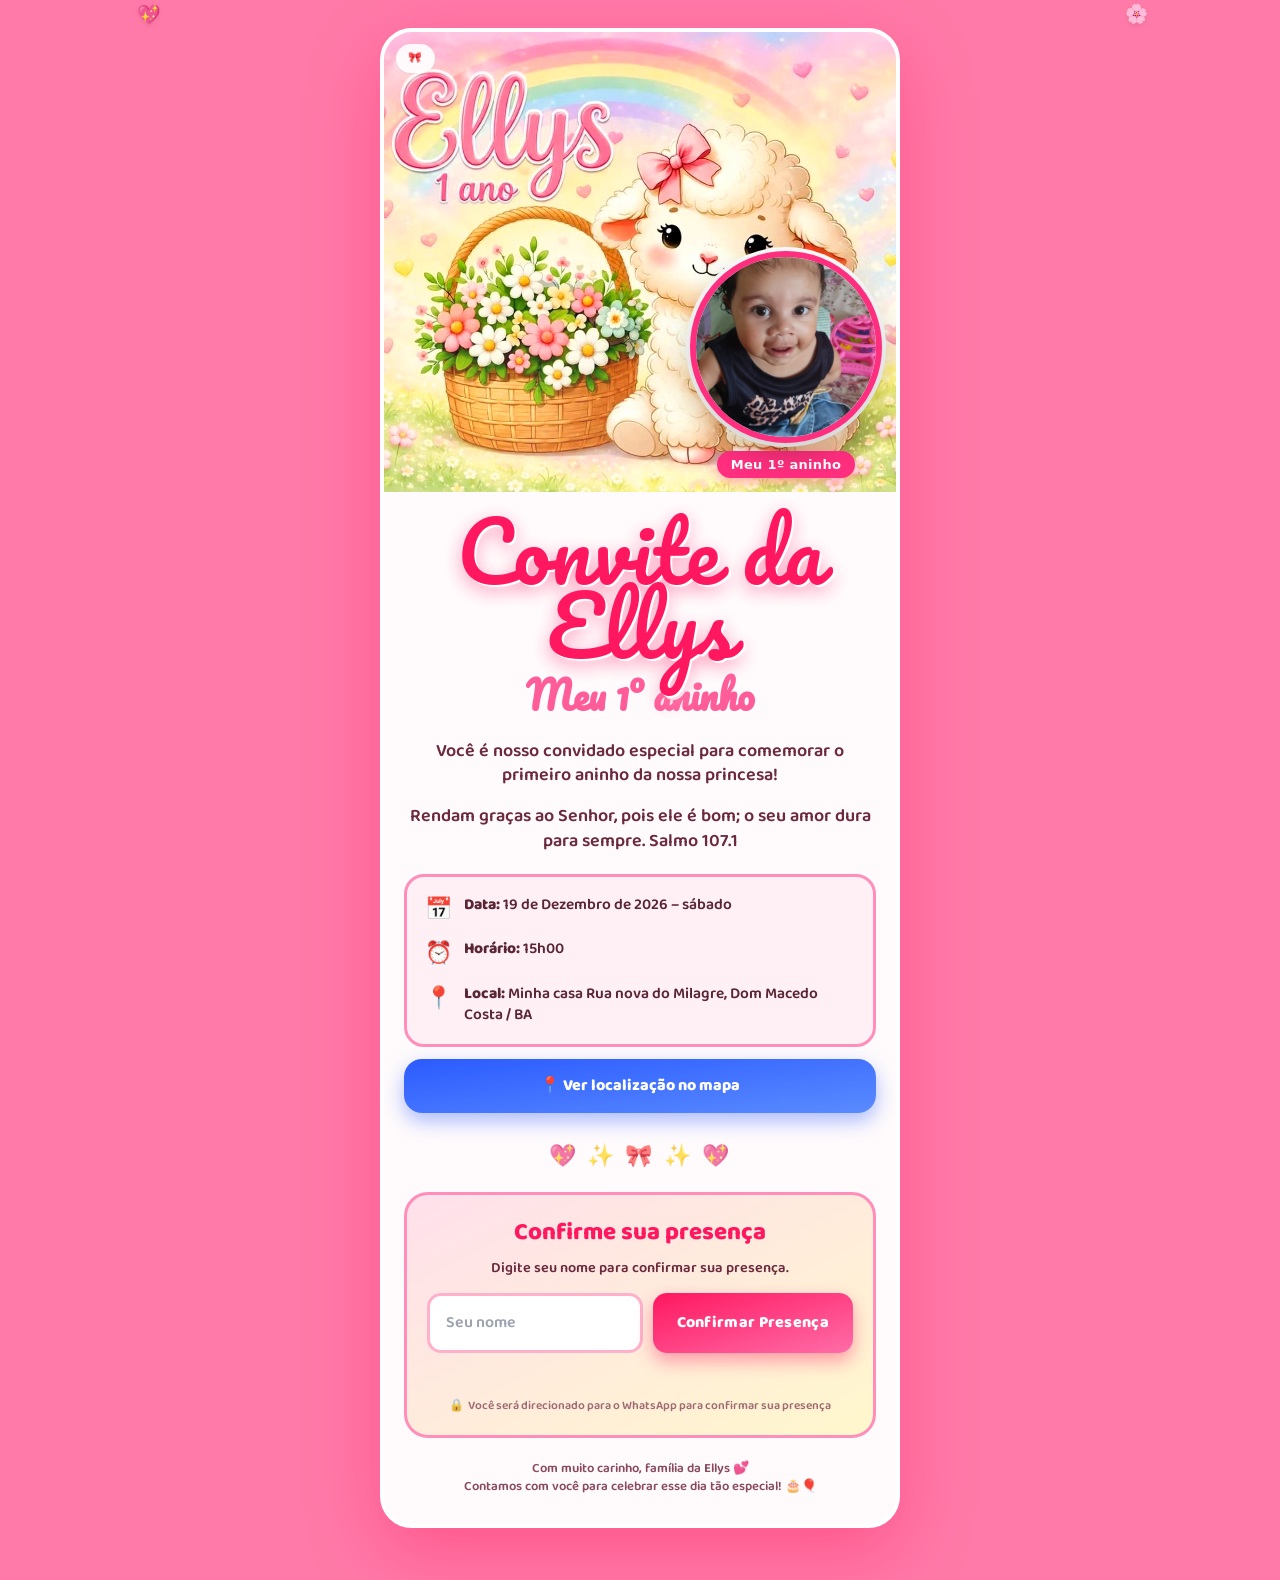
==== commit 27364ed5: "Update Convite-Ellys-Sem-Lista.html" ====
--- a/Convite-Ellys-Sem-Lista.html
+++ b/Convite-Ellys-Sem-Lista.html
@@ -18,7 +18,7 @@
 `+l[i].replace(" at new "," at ");return e.displayName&&u.includes("<anonymous>")&&(u=u.replace("<anonymous>",e.displayName)),u}while(1<=i&&0<=o);break}}}finally{Xl=!1,Error.prepareStackTrace=r}return(e=e?e.displayName||e.name:"")?Fr(e):""}function dV(e){switch(e.tag){case 5:return Fr(e.type);case 16:return Fr("Lazy");case 13:return Fr("Suspense");case 19:return Fr("SuspenseList");case 0:case 2:case 15:return e=Dl(e.type,!1),e;case 11:return e=Dl(e.type.render,!1),e;case 1:return e=Dl(e.type,!0),e;default:return""}}function Ka(e){if(e==null)return null;if(typeof e==="function")return e.displayName||e.name||null;if(typeof e==="string")return e;switch(e){case Jt:return"Fragment";case Ot:return"Portal";case qa:return"Profiler";case pi:return"StrictMode";case Ua:return"Suspense";case ma:return"SuspenseList"}if(typeof e==="object")switch(e.$$typeof){case Tu:return(e.displayName||"Context")+".Consumer";case Wu:return(e._context.displayName||"Context")+".Provider";case si:var t=e.render;return e=e.displayName,e||(e=t.displayName||t.name||"",e=e!==""?"ForwardRef("+e+")":"ForwardRef"),e;case ci:return t=e.displayName||null,t!==null?t:Ka(e.type)||"Memo";case Pe:t=e._payload,e=e._init;try{return Ka(e(t))}catch(r){}}return null}function NV(e){var t=e.type;switch(e.tag){case 24:return"Cache";case 9:return(t.displayName||"Context")+".Consumer";case 10:return(t._context.displayName||"Context")+".Provider";case 18:return"DehydratedFragment";case 11:return e=t.render,e=e.displayName||e.name||"",t.displayName||(e!==""?"ForwardRef("+e+")":"ForwardRef");case 7:return"Fragment";case 5:return t;case 4:return"Portal";case 3:return"Root";case 6:return"Text";case 16:return Ka(t);case 8:return t===pi?"StrictMode":"Mode";case 22:return"Offscreen";case 12:return"Profiler";case 21:return"Scope";case 13:return"Suspense";case 19:return"SuspenseList";case 25:return"TracingMarker";case 1:case 0:case 17:case 2:case 14:case 15:if(typeof t==="function")return t.displayName||t.name||null;if(typeof t==="string")return t}return null}function st(e){switch(typeof e){case"boolean":case"number":case"string":case"undefined":return e;case"object":return e;default:return""}}function Au(e){var t=e.type;return(e=e.nodeName)&&e.toLowerCase()==="input"&&(t==="checkbox"||t==="radio")}function SV(e){var t=Au(e)?"checked":"value",r=Object.getOwnPropertyDescriptor(e.constructor.prototype,t),n=""+e[t];if(!e.hasOwnProperty(t)&&typeof r<"u"&&typeof r.get==="function"&&typeof r.set==="function"){var{get:l,set:a}=r;return Object.defineProperty(e,t,{configurable:!0,get:function(){return l.call(this)},set:function(i){n=""+i,a.call(this,i)}}),Object.defineProperty(e,t,{enumerable:r.enumerable}),{getValue:function(){return n},setValue:function(i){n=""+i},stopTracking:function(){e._valueTracker=null,delete e[t]}}}}function Sn(e){e._valueTracker||(e._valueTracker=SV(e))}function xu(e){if(!e)return!1;var t=e._valueTracker;if(!t)return!0;var r=t.getValue(),n="";return e&&(n=Au(e)?e.checked?"true":"false":e.value),e=n,e!==r?(t.setValue(e),!0):!1}function Ln(e){if(e=e||(typeof document<"u"?document:void 0),typeof e>"u")return null;try{return e.activeElement||e.body}catch(t){return e.body}}function da(e,t){var r=t.checked;return J({},t,{defaultChecked:void 0,defaultValue:void 0,value:void 0,checked:r!=null?r:e._wrapperState.initialChecked})}function ko(e,t){var r=t.defaultValue==null?"":t.defaultValue,n=t.checked!=null?t.checked:t.defaultChecked;r=st(t.value!=null?t.value:r),e._wrapperState={initialChecked:n,initialValue:r,controlled:t.type==="checkbox"||t.type==="radio"?t.checked!=null:t.value!=null}}function fu(e,t){t=t.checked,t!=null&&ui(e,"checked",t,!1)}function Na(e,t){fu(e,t);var r=st(t.value),n=t.type;if(r!=null)if(n==="number"){if(r===0&&e.value===""||e.value!=r)e.value=""+r}else e.value!==""+r&&(e.value=""+r);else if(n==="submit"||n==="reset"){e.removeAttribute("value");return}t.hasOwnProperty("value")?Sa(e,t.type,r):t.hasOwnProperty("defaultValue")&&Sa(e,t.type,st(t.defaultValue)),t.checked==null&&t.defaultChecked!=null&&(e.defaultChecked=!!t.defaultChecked)}function Fo(e,t,r){if(t.hasOwnProperty("value")||t.hasOwnProperty("defaultValue")){var n=t.type;if(!(n!=="submit"&&n!=="reset"||t.value!==void 0&&t.value!==null))return;t=""+e._wrapperState.initialValue,r||t===e.value||(e.value=t),e.defaultValue=t}r=e.name,r!==""&&(e.name=""),e.defaultChecked=!!e._wrapperState.initialChecked,r!==""&&(e.name=r)}function Sa(e,t,r){if(t!=="number"||Ln(e.ownerDocument)!==e)r==null?e.defaultValue=""+e._wrapperState.initialValue:e.defaultValue!==""+r&&(e.defaultValue=""+r)}function Et(e,t,r,n){if(e=e.options,t){t={};for(var l=0;l<r.length;l++)t["$"+r[l]]=!0;for(r=0;r<e.length;r++)l=t.hasOwnProperty("$"+e[r].value),e[r].selected!==l&&(e[r].selected=l),l&&n&&(e[r].defaultSelected=!0)}else{r=""+st(r),t=null;for(l=0;l<e.length;l++){if(e[l].value===r){e[l].selected=!0,n&&(e[l].defaultSelected=!0);return}t!==null||e[l].disabled||(t=e[l])}t!==null&&(t.selected=!0)}}function ka(e,t){if(t.dangerouslySetInnerHTML!=null)throw Error(K(91));return J({},t,{value:void 0,defaultValue:void 0,children:""+e._wrapperState.initialValue})}function Ro(e,t){var r=t.value;if(r==null){if(r=t.children,t=t.defaultValue,r!=null){if(t!=null)throw Error(K(92));if(Rr(r)){if(1<r.length)throw Error(K(93));r=r[0]}t=r}t==null&&(t=""),r=t}e._wrapperState={initialValue:st(r)}}function Gu(e,t){var r=st(t.value),n=st(t.defaultValue);r!=null&&(r=""+r,r!==e.value&&(e.value=r),t.defaultValue==null&&e.defaultValue!==r&&(e.defaultValue=r)),n!=null&&(e.defaultValue=""+n)}function Wo(e){var t=e.textContent;t===e._wrapperState.initialValue&&t!==""&&t!==null&&(e.value=t)}function hu(e){switch(e){case"svg":return"http://www.w3.org/2000/svg";case"math":return"http://www.w3.org/1998/Math/MathML";default:return"http://www.w3.org/1999/xhtml"}}function Fa(e,t){return e==null||e==="http://www.w3.org/1999/xhtml"?hu(t):e==="http://www.w3.org/2000/svg"&&t==="foreignObject"?"http://www.w3.org/1999/xhtml":e}function Yr(e,t){if(t){var r=e.firstChild;if(r&&r===e.lastChild&&r.nodeType===3){r.nodeValue=t;return}}e.textContent=t}function gu(e,t,r){return t==null||typeof t==="boolean"||t===""?"":r||typeof t!=="number"||t===0||Gr.hasOwnProperty(e)&&Gr[e]?(""+t).trim():t+"px"}function ju(e,t){e=e.style;for(var r in t)if(t.hasOwnProperty(r)){var n=r.indexOf("--")===0,l=gu(r,t[r],n);r==="float"&&(r="cssFloat"),n?e.setProperty(r,l):e[r]=l}}function Ra(e,t){if(t){if(FV[e]&&(t.children!=null||t.dangerouslySetInnerHTML!=null))throw Error(K(137,e));if(t.dangerouslySetInnerHTML!=null){if(t.children!=null)throw Error(K(60));if(typeof t.dangerouslySetInnerHTML!=="object"||!("__html"in t.dangerouslySetInnerHTML))throw Error(K(61))}if(t.style!=null&&typeof t.style!=="object")throw Error(K(62))}}function Wa(e,t){if(e.indexOf("-")===-1)return typeof t.is==="string";switch(e){case"annotation-xml":case"color-profile":case"font-face":case"font-face-src":case"font-face-uri":case"font-face-format":case"font-face-name":case"missing-glyph":return!1;default:return!0}}function Vi(e){return e=e.target||e.srcElement||window,e.correspondingUseElement&&(e=e.correspondingUseElement),e.nodeType===3?e.parentNode:e}function To(e){if(e=nn(e)){if(typeof ya!=="function")throw Error(K(280));var t=e.stateNode;t&&(t=Nl(t),ya(e.stateNode,e.type,t))}}function zu(e){Ht?Pt?Pt.push(e):Pt=[e]:Ht=e}function Iu(){if(Ht){var e=Ht,t=Pt;if(Pt=Ht=null,To(e),t)for(e=0;e<t.length;e++)To(t[e])}}function Ou(e,t){return e(t)}function Ju(){}function Zu(e,t,r){if(El)return e(t,r);El=!0;try{return Ou(e,t,r)}finally{if(El=!1,Ht!==null||Pt!==null)Ju(),Iu()}}function Qr(e,t){var r=e.stateNode;if(r===null)return null;var n=Nl(r);if(n===null)return null;r=n[t];e:switch(t){case"onClick":case"onClickCapture":case"onDoubleClick":case"onDoubleClickCapture":case"onMouseDown":case"onMouseDownCapture":case"onMouseMove":case"onMouseMoveCapture":case"onMouseUp":case"onMouseUpCapture":case"onMouseEnter":(n=!n.disabled)||(e=e.type,n=!(e==="button"||e==="input"||e==="select"||e==="textarea")),e=!n;break e;default:e=!1}if(e)return null;if(r&&typeof r!=="function")throw Error(K(231,t,typeof r));return r}function RV(e,t,r,n,l,a,i,o,u){var s=Array.prototype.slice.call(arguments,3);try{t.apply(r,s)}catch(U){this.onError(U)}}function TV(e,t,r,n,l,a,i,o,u){hr=!1,vn=null,RV.apply(WV,arguments)}function yV(e,t,r,n,l,a,i,o,u){if(TV.apply(this,arguments),hr){if(hr){var s=vn;hr=!1,vn=null}else throw Error(K(198));Xn||(Xn=!0,xa=s)}}function Mt(e){var t=e,r=e;if(e.alternate)for(;t.return;)t=t.return;else{e=t;do t=e,(t.flags&4098)!==0&&(r=t.return),e=t.return;while(e)}return t.tag===3?r:null}function Yu(e){if(e.tag===13){var t=e.memoizedState;if(t===null&&(e=e.alternate,e!==null&&(t=e.memoizedState)),t!==null)return t.dehydrated}return null}function yo(e){if(Mt(e)!==e)throw Error(K(188))}function AV(e){var t=e.alternate;if(!t){if(t=Mt(e),t===null)throw Error(K(188));return t!==e?null:e}for(var r=e,n=t;;){var l=r.return;if(l===null)break;var a=l.alternate;if(a===null){if(n=l.return,n!==null){r=n;continue}break}if(l.child===a.child){for(a=l.child;a;){if(a===r)return yo(l),e;if(a===n)return yo(l),t;a=a.sibling}throw Error(K(188))}if(r.return!==n.return)r=l,n=a;else{for(var i=!1,o=l.child;o;){if(o===r){i=!0,r=l,n=a;break}if(o===n){i=!0,n=l,r=a;break}o=o.sibling}if(!i){for(o=a.child;o;){if(o===r){i=!0,r=a,n=l;break}if(o===n){i=!0,n=a,r=l;break}o=o.sibling}if(!i)throw Error(K(189))}}if(r.alternate!==n)throw Error(K(190))}if(r.tag!==3)throw Error(K(188));return r.stateNode.current===r?e:t}function Qu(e){return e=AV(e),e!==null?Cu(e):null}function Cu(e){if(e.tag===5||e.tag===6)return e;for(e=e.child;e!==null;){var t=Cu(e);if(t!==null)return t;e=e.sibling}return null}function MV(e){if(ze&&typeof ze.onCommitFiberRoot==="function")try{ze.onCommitFiberRoot(Ul,e,void 0,(e.current.flags&128)===128)}catch(t){}}function zV(e){return e>>>=0,e===0?32:31-(gV(e)/jV|0)|0}function Wr(e){switch(e&-e){case 1:return 1;case 2:return 2;case 4:return 4;case 8:return 8;case 16:return 16;case 32:return 32;case 64:case 128:case 256:case 512:case 1024:case 2048:case 4096:case 8192:case 16384:case 32768:case 65536:case 131072:case 262144:case 524288:case 1048576:case 2097152:return e&4194240;case 4194304:case 8388608:case 16777216:case 33554432:case 67108864:return e&130023424;case 134217728:return 134217728;case 268435456:return 268435456;case 536870912:return 536870912;case 1073741824:return 1073741824;default:return e}}function En(e,t){var r=e.pendingLanes;if(r===0)return 0;var n=0,l=e.suspendedLanes,a=e.pingedLanes,i=r&268435455;if(i!==0){var o=i&~l;o!==0?n=Wr(o):(a&=i,a!==0&&(n=Wr(a)))}else i=r&~l,i!==0?n=Wr(i):a!==0&&(n=Wr(a));if(n===0)return 0;if(t!==0&&t!==n&&(t&l)===0&&(l=n&-n,a=t&-t,l>=a||l===16&&(a&4194240)!==0))return t;if((n&4)!==0&&(n|=r&16),t=e.entangledLanes,t!==0)for(e=e.entanglements,t&=n;0<t;)r=31-xe(t),l=1<<r,n|=e[r],t&=~l;return n}function IV(e,t){switch(e){case 1:case 2:case 4:return t+250;case 8:case 16:case 32:case 64:case 128:case 256:case 512:case 1024:case 2048:case 4096:case 8192:case 16384:case 32768:case 65536:case 131072:case 262144:case 524288:case 1048576:case 2097152:return t+5000;case 4194304:case 8388608:case 16777216:case 33554432:case 67108864:return-1;case 134217728:case 268435456:case 536870912:case 1073741824:return-1;default:return-1}}function OV(e,t){for(var{suspendedLanes:r,pingedLanes:n,expirationTimes:l,pendingLanes:a}=e;0<a;){var i=31-xe(a),o=1<<i,u=l[i];if(u===-1){if((o&r)===0||(o&n)!==0)l[i]=IV(o,t)}else u<=t&&(e.expiredLanes|=o);a&=~o}}function fa(e){return e=e.pendingLanes&-1073741825,e!==0?e:e&1073741824?1073741824:0}function vu(){var e=Fn;return Fn<<=1,(Fn&4194240)===0&&(Fn=64),e}function Hl(e){for(var t=[],r=0;31>r;r++)t.push(e);return t}function tn(e,t,r){e.pendingLanes|=t,t!==536870912&&(e.suspendedLanes=0,e.pingedLanes=0),e=e.eventTimes,t=31-xe(t),e[t]=r}function JV(e,t){var r=e.pendingLanes&~t;e.pendingLanes=t,e.suspendedLanes=0,e.pingedLanes=0,e.expiredLanes&=t,e.mutableReadLanes&=t,e.entangledLanes&=t,t=e.entanglements;var n=e.eventTimes;for(e=e.expirationTimes;0<r;){var l=31-xe(r),a=1<<l;t[l]=0,n[l]=-1,e[l]=-1,r&=~a}}function Ui(e,t){var r=e.entangledLanes|=t;for(e=e.entanglements;r;){var n=31-xe(r),l=1<<n;l&t|e[n]&t&&(e[n]|=t),r&=~l}}function Xu(e){return e&=-e,1<e?4<e?(e&268435455)!==0?16:536870912:4:1}function xo(e,t){switch(e){case"focusin":case"focusout":rt=null;break;case"dragenter":case"dragleave":nt=null;break;case"mouseover":case"mouseout":lt=null;break;case"pointerover":case"pointerout":Cr.delete(t.pointerId);break;case"gotpointercapture":case"lostpointercapture":wr.delete(t.pointerId)}}function mr(e,t,r,n,l,a){if(e===null||e.nativeEvent!==a)return e={blockedOn:t,domEventName:r,eventSystemFlags:n,nativeEvent:a,targetContainers:[l]},t!==null&&(t=nn(t),t!==null&&mi(t)),e;return e.eventSystemFlags|=n,t=e.targetContainers,l!==null&&t.indexOf(l)===-1&&t.push(l),e}function YV(e,t,r,n,l){switch(t){case"focusin":return rt=mr(rt,e,t,r,n,l),!0;case"dragenter":return nt=mr(nt,e,t,r,n,l),!0;case"mouseover":return lt=mr(lt,e,t,r,n,l),!0;case"pointerover":var a=l.pointerId;return Cr.set(a,mr(Cr.get(a)||null,e,t,r,n,l)),!0;case"gotpointercapture":return a=l.pointerId,wr.set(a,mr(wr.get(a)||null,e,t,r,n,l)),!0}return!1}function bu(e){var t=kt(e.target);if(t!==null){var r=Mt(t);if(r!==null){if(t=r.tag,t===13){if(t=Yu(r),t!==null){e.blockedOn=t,Pu(e.priority,function(){Eu(r)});return}}else if(t===3&&r.stateNode.current.memoizedState.isDehydrated){e.blockedOn=r.tag===3?r.stateNode.containerInfo:null;return}}}e.blockedOn=null}function jn(e){if(e.blockedOn!==null)return!1;for(var t=e.targetContainers;0<t.length;){var r=ha(e.domEventName,e.eventSystemFlags,t[0],e.nativeEvent);if(r===null){r=e.nativeEvent;var n=new r.constructor(r.type,r);Ta=n,r.target.dispatchEvent(n),Ta=null}else return t=nn(r),t!==null&&mi(t),e.blockedOn=r,!1;t.shift()}return!0}function fo(e,t,r){jn(e)&&r.delete(t)}function QV(){Ga=!1,rt!==null&&jn(rt)&&(rt=null),nt!==null&&jn(nt)&&(nt=null),lt!==null&&jn(lt)&&(lt=null),Cr.forEach(fo),wr.forEach(fo)}function Kr(e,t){e.blockedOn===t&&(e.blockedOn=null,Ga||(Ga=!0,z.unstable_scheduleCallback(z.unstable_NormalPriority,QV)))}function Br(e){function t(l){return Kr(l,e)}if(0<Wn.length){Kr(Wn[0],e);for(var r=1;r<Wn.length;r++){var n=Wn[r];n.blockedOn===e&&(n.blockedOn=null)}}rt!==null&&Kr(rt,e),nt!==null&&Kr(nt,e),lt!==null&&Kr(lt,e),Cr.forEach(t),wr.forEach(t);for(r=0;r<_e.length;r++)n=_e[r],n.blockedOn===e&&(n.blockedOn=null);for(;0<_e.length&&(r=_e[0],r.blockedOn===null);)bu(r),r.blockedOn===null&&_e.shift()}function CV(e,t,r,n){var l=G,a=bt.transition;bt.transition=null;try{G=1,Ki(e,t,r,n)}finally{G=l,bt.transition=a}}function wV(e,t,r,n){var l=G,a=bt.transition;bt.transition=null;try{G=4,Ki(e,t,r,n)}finally{G=l,bt.transition=a}}function Ki(e,t,r,n){if(Hn){var l=ha(e,t,r,n);if(l===null)ta(e,t,n,Pn,r),xo(e,n);else if(YV(l,e,t,r,n))n.stopPropagation();else if(xo(e,n),t&4&&-1<ZV.indexOf(e)){for(;l!==null;){var a=nn(l);if(a!==null&&Du(a),a=ha(e,t,r,n),a===null&&ta(e,t,n,Pn,r),a===l)break;l=a}l!==null&&n.stopPropagation()}else ta(e,t,n,null,r)}}function ha(e,t,r,n){if(Pn=null,e=Vi(n),e=kt(e),e!==null)if(t=Mt(e),t===null)e=null;else if(r=t.tag,r===13){if(e=Yu(t),e!==null)return e;e=null}else if(r===3){if(t.stateNode.current.memoizedState.isDehydrated)return t.tag===3?t.stateNode.containerInfo:null;e=null}else t!==e&&(e=null);return Pn=e,null}function _u(e){switch(e){case"cancel":case"click":case"close":case"contextmenu":case"copy":case"cut":case"auxclick":case"dblclick":case"dragend":case"dragstart":case"drop":case"focusin":case"focusout":case"input":case"invalid":case"keydown":case"keypress":case"keyup":case"mousedown":case"mouseup":case"paste":case"pause":case"play":case"pointercancel":case"pointerdown":case"pointerup":case"ratechange":case"reset":case"resize":case"seeked":case"submit":case"touchcancel":case"touchend":case"touchstart":case"volumechange":case"change":case"selectionchange":case"textInput":case"compositionstart":case"compositionend":case"compositionupdate":case"beforeblur":case"afterblur":case"beforeinput":case"blur":case"fullscreenchange":case"focus":case"hashchange":case"popstate":case"select":case"selectstart":return 1;case"drag":case"dragenter":case"dragexit":case"dragleave":case"dragover":case"mousemove":case"mouseout":case"mouseover":case"pointermove":case"pointerout":case"pointerover":case"scroll":case"toggle":case"touchmove":case"wheel":case"mouseenter":case"mouseleave":case"pointerenter":case"pointerleave":return 4;case"message":switch(GV()){case qi:return 1;case Bu:return 4;case Dn:case hV:return 16;case Lu:return 536870912;default:return 16}default:return 16}}function $u(){if(zn)return zn;var e,t=di,r=t.length,n,l="value"in et?et.value:et.textContent,a=l.length;for(e=0;e<r&&t[e]===l[e];e++);var i=r-e;for(n=1;n<=i&&t[r-n]===l[a-n];n++);return zn=l.slice(e,1<n?1-n:void 0)}function In(e){var t=e.keyCode;return"charCode"in e?(e=e.charCode,e===0&&t===13&&(e=13)):e=t,e===10&&(e=13),32<=e||e===13?e:0}function Tn(){return!0}function Go(){return!1}function Ue(e){function t(r,n,l,a,i){this._reactName=r,this._targetInst=l,this.type=n,this.nativeEvent=a,this.target=i,this.currentTarget=null;for(var o in e)e.hasOwnProperty(o)&&(r=e[o],this[o]=r?r(a):a[o]);return this.isDefaultPrevented=(a.defaultPrevented!=null?a.defaultPrevented:a.returnValue===!1)?Tn:Go,this.isPropagationStopped=Go,this}return J(t.prototype,{preventDefault:function(){this.defaultPrevented=!0;var r=this.nativeEvent;r&&(r.preventDefault?r.preventDefault():typeof r.returnValue!=="unknown"&&(r.returnValue=!1),this.isDefaultPrevented=Tn)},stopPropagation:function(){var r=this.nativeEvent;r&&(r.stopPropagation?r.stopPropagation():typeof r.cancelBubble!=="unknown"&&(r.cancelBubble=!0),this.isPropagationStopped=Tn)},persist:function(){},isPersistent:Tn}),t}function tq(e){var t=this.nativeEvent;return t.getModifierState?t.getModifierState(e):(e=eq[e])?!!t[e]:!1}function Si(){return tq}function tp(e,t){switch(e){case"keyup":return cq.indexOf(t.keyCode)!==-1;case"keydown":return t.keyCode!==229;case"keypress":case"mousedown":case"focusout":return!0;default:return!1}}function rp(e){return e=e.detail,typeof e==="object"&&"data"in e?e.data:null}function qq(e,t){switch(e){case"compositionend":return rp(t);case"keypress":if(t.which!==32)return null;return zo=!0,jo;case"textInput":return e=t.data,e===jo&&zo?null:e;default:return null}}function Uq(e,t){if(Zt)return e==="compositionend"||!ki&&tp(e,t)?(e=$u(),zn=di=et=null,Zt=!1,e):null;switch(e){case"paste":return null;case"keypress":if(!(t.ctrlKey||t.altKey||t.metaKey)||t.ctrlKey&&t.altKey){if(t.char&&1<t.char.length)return t.char;if(t.which)return String.fromCharCode(t.which)}return null;case"compositionend":return ep&&t.locale!=="ko"?null:t.data;default:return null}}function Io(e){var t=e&&e.nodeName&&e.nodeName.toLowerCase();return t==="input"?!!mq[e.type]:t==="textarea"?!0:!1}function np(e,t,r,n){zu(n),t=bn(t,"onChange"),0<t.length&&(r=new Ni("onChange","change",null,r,n),e.push({event:r,listeners:t}))}function Kq(e){Up(e,0)}function Kl(e){var t=Ct(e);if(xu(t))return e}function dq(e,t){if(e==="change")return t}function Oo(){gr&&(gr.detachEvent("onpropertychange",ap),Lr=gr=null)}function ap(e){if(e.propertyName==="value"&&Kl(Lr)){var t=[];np(t,Lr,e,Vi(e)),Zu(Kq,t)}}function Nq(e,t,r){e==="focusin"?(Oo(),gr=t,Lr=r,gr.attachEvent("onpropertychange",ap)):e==="focusout"&&Oo()}function Sq(e){if(e==="selectionchange"||e==="keyup"||e==="keydown")return Kl(Lr)}function kq(e,t){if(e==="click")return Kl(t)}function Fq(e,t){if(e==="input"||e==="change")return Kl(t)}function Rq(e,t){return e===t&&(e!==0||1/e===1/t)||e!==e&&t!==t}function vr(e,t){if(Ge(e,t))return!0;if(typeof e!=="object"||e===null||typeof t!=="object"||t===null)return!1;var r=Object.keys(e),n=Object.keys(t);if(r.length!==n.length)return!1;for(n=0;n<r.length;n++){var l=r[n];if(!Va.call(t,l)||!Ge(e[l],t[l]))return!1}return!0}function Jo(e){for(;e&&e.firstChild;)e=e.firstChild;return e}function Zo(e,t){var r=Jo(e);e=0;for(var n;r;){if(r.nodeType===3){if(n=e+r.textContent.length,e<=t&&n>=t)return{node:r,offset:t-e};e=n}e:{for(;r;){if(r.nextSibling){r=r.nextSibling;break e}r=r.parentNode}r=void 0}r=Jo(r)}}function ip(e,t){return e&&t?e===t?!0:e&&e.nodeType===3?!1:t&&t.nodeType===3?ip(e,t.parentNode):("contains"in e)?e.contains(t):e.compareDocumentPosition?!!(e.compareDocumentPosition(t)&16):!1:!1}function op(){for(var e=window,t=Ln();t instanceof e.HTMLIFrameElement;){try{var r=typeof t.contentWindow.location.href==="string"}catch(n){r=!1}if(r)e=t.contentWindow;else break;t=Ln(e.document)}return t}function Fi(e){var t=e&&e.nodeName&&e.nodeName.toLowerCase();return t&&(t==="input"&&(e.type==="text"||e.type==="search"||e.type==="tel"||e.type==="url"||e.type==="password")||t==="textarea"||e.contentEditable==="true")}function Wq(e){var t=op(),r=e.focusedElem,n=e.selectionRange;if(t!==r&&r&&r.ownerDocument&&ip(r.ownerDocument.documentElement,r)){if(n!==null&&Fi(r)){if(t=n.start,e=n.end,e===void 0&&(e=t),"selectionStart"in r)r.selectionStart=t,r.selectionEnd=Math.min(e,r.value.length);else if(e=(t=r.ownerDocument||document)&&t.defaultView||window,e.getSelection){e=e.getSelection();var l=r.textContent.length,a=Math.min(n.start,l);n=n.end===void 0?a:Math.min(n.end,l),!e.extend&&a>n&&(l=n,n=a,a=l),l=Zo(r,a);var i=Zo(r,n);l&&i&&(e.rangeCount!==1||e.anchorNode!==l.node||e.anchorOffset!==l.offset||e.focusNode!==i.node||e.focusOffset!==i.offset)&&(t=t.createRange(),t.setStart(l.node,l.offset),e.removeAllRanges(),a>n?(e.addRange(t),e.extend(i.node,i.offset)):(t.setEnd(i.node,i.offset),e.addRange(t)))}}t=[];for(e=r;e=e.parentNode;)e.nodeType===1&&t.push({element:e,left:e.scrollLeft,top:e.scrollTop});typeof r.focus==="function"&&r.focus();for(r=0;r<t.length;r++)e=t[r],e.element.scrollLeft=e.left,e.element.scrollTop=e.top}}function Yo(e,t,r){var n=r.window===r?r.document:r.nodeType===9?r:r.ownerDocument;ga||Yt==null||Yt!==Ln(n)||(n=Yt,("selectionStart"in n)&&Fi(n)?n={start:n.selectionStart,end:n.selectionEnd}:(n=(n.ownerDocument&&n.ownerDocument.defaultView||window).getSelection(),n={anchorNode:n.anchorNode,anchorOffset:n.anchorOffset,focusNode:n.focusNode,focusOffset:n.focusOffset}),jr&&vr(jr,n)||(jr=n,n=bn(Ma,"onSelect"),0<n.length&&(t=new Ni("onSelect","select",null,t,r),e.push({event:t,listeners:n}),t.target=Yt)))}function yn(e,t){var r={};return r[e.toLowerCase()]=t.toLowerCase(),r["Webkit"+e]="webkit"+t,r["Moz"+e]="moz"+t,r}function dl(e){if($l[e])return $l[e];if(!Qt[e])return e;var t=Qt[e],r;for(r in t)if(t.hasOwnProperty(r)&&r in up)return $l[e]=t[r];return e}function Vt(e,t){qp.set(e,t),ht(t,[e])}function Co(e,t,r){var n=e.type||"unknown-event";e.currentTarget=r,yV(n,t,void 0,e),e.currentTarget=null}function Up(e,t){t=(t&4)!==0;for(var r=0;r<e.length;r++){var n=e[r],l=n.event;n=n.listeners;e:{var a=void 0;if(t)for(var i=n.length-1;0<=i;i--){var o=n[i],u=o.instance,s=o.currentTarget;if(o=o.listener,u!==a&&l.isPropagationStopped())break e;Co(l,o,s),a=u}else for(i=0;i<n.length;i++){if(o=n[i],u=o.instance,s=o.currentTarget,o=o.listener,u!==a&&l.isPropagationStopped())break e;Co(l,o,s),a=u}}}if(Xn)throw e=xa,Xn=!1,xa=null,e}function M(e,t){var r=t[Ya];r===void 0&&(r=t[Ya]=new Set);var n=e+"__bubble";r.has(n)||(mp(t,e,2,!1),r.add(n))}function ea(e,t,r){var n=0;t&&(n|=4),mp(r,e,n,t)}function Xr(e){if(!e[An]){e[An]=!0,Ru.forEach(function(r){r!=="selectionchange"&&(yq.has(r)||ea(r,!1,e),ea(r,!0,e))});var t=e.nodeType===9?e:e.ownerDocument;t===null||t[An]||(t[An]=!0,ea("selectionchange",!1,t))}}function mp(e,t,r,n){switch(_u(t)){case 1:var l=CV;break;case 4:l=wV;break;default:l=Ki}r=l.bind(null,t,r,e),l=void 0,!Aa||t!=="touchstart"&&t!=="touchmove"&&t!=="wheel"||(l=!0),n?l!==void 0?e.addEventListener(t,r,{capture:!0,passive:l}):e.addEventListener(t,r,!0):l!==void 0?e.addEventListener(t,r,{passive:l}):e.addEventListener(t,r,!1)}function ta(e,t,r,n,l){var a=n;if((t&1)===0&&(t&2)===0&&n!==null)e:for(;;){if(n===null)return;var i=n.tag;if(i===3||i===4){var o=n.stateNode.containerInfo;if(o===l||o.nodeType===8&&o.parentNode===l)break;if(i===4)for(i=n.return;i!==null;){var u=i.tag;if(u===3||u===4){if(u=i.stateNode.containerInfo,u===l||u.nodeType===8&&u.parentNode===l)return}i=i.return}for(;o!==null;){if(i=kt(o),i===null)return;if(u=i.tag,u===5||u===6){n=a=i;continue e}o=o.parentNode}}n=n.return}Zu(function(){var s=a,U=Vi(r),m=[];e:{var q=qp.get(e);if(q!==void 0){var S=Ni,k=e;switch(e){case"keypress":if(In(r)===0)break e;case"keydown":case"keyup":S=nq;break;case"focusin":k="focus",S=_l;break;case"focusout":k="blur",S=_l;break;case"beforeblur":case"afterblur":S=_l;break;case"click":if(r.button===2)break e;case"auxclick":case"dblclick":case"mousedown":case"mousemove":case"mouseup":case"mouseout":case"mouseover":case"contextmenu":S=ho;break;case"drag":case"dragend":case"dragenter":case"dragexit":case"dragleave":case"dragover":case"dragstart":case"drop":S=vV;break;case"touchcancel":case"touchend":case"touchmove":case"touchstart":S=iq;break;case pp:case sp:case cp:S=EV;break;case Vp:S=uq;break;case"scroll":S=BV;break;case"wheel":S=sq;break;case"copy":case"cut":case"paste":S=PV;break;case"gotpointercapture":case"lostpointercapture":case"pointercancel":case"pointerdown":case"pointermove":case"pointerout":case"pointerover":case"pointerup":S=go}var N=(t&4)!==0,Y=!N&&e==="scroll",c=N?q!==null?q+"Capture":null:q;N=[];for(var p=s,V;p!==null;){V=p;var d=V.stateNode;if(V.tag===5&&d!==null&&(V=d,c!==null&&(d=Qr(p,c),d!=null&&N.push(Dr(p,d,V)))),Y)break;p=p.return}0<N.length&&(q=new S(q,k,null,r,U),m.push({event:q,listeners:N}))}}if((t&7)===0){e:{if(q=e==="mouseover"||e==="pointerover",S=e==="mouseout"||e==="pointerout",q&&r!==Ta&&(k=r.relatedTarget||r.fromElement)&&(kt(k)||k[Be]))break e;if(S||q){if(q=U.window===U?U:(q=U.ownerDocument)?q.defaultView||q.parentWindow:window,S){if(k=r.relatedTarget||r.toElement,S=s,k=k?kt(k):null,k!==null&&(Y=Mt(k),k!==Y||k.tag!==5&&k.tag!==6))k=null}else S=null,k=s;if(S!==k){if(N=ho,d="onMouseLeave",c="onMouseEnter",p="mouse",e==="pointerout"||e==="pointerover")N=go,d="onPointerLeave",c="onPointerEnter",p="pointer";if(Y=S==null?q:Ct(S),V=k==null?q:Ct(k),q=new N(d,p+"leave",S,r,U),q.target=Y,q.relatedTarget=V,d=null,kt(U)===s&&(N=new N(c,p+"enter",k,r,U),N.target=V,N.relatedTarget=Y,d=N),Y=d,S&&k)t:{N=S,c=k,p=0;for(V=N;V;V=zt(V))p++;V=0;for(d=c;d;d=zt(d))V++;for(;0<p-V;)N=zt(N),p--;for(;0<V-p;)c=zt(c),V--;for(;p--;){if(N===c||c!==null&&N===c.alternate)break t;N=zt(N),c=zt(c)}N=null}else N=null;S!==null&&wo(m,q,S,N,!1),k!==null&&Y!==null&&wo(m,Y,k,N,!0)}}}e:{if(q=s?Ct(s):window,S=q.nodeName&&q.nodeName.toLowerCase(),S==="select"||S==="input"&&q.type==="file")var R=dq;else if(Io(q))if(lp)R=Fq;else{R=Sq;var W=Nq}else(S=q.nodeName)&&S.toLowerCase()==="input"&&(q.type==="checkbox"||q.type==="radio")&&(R=kq);if(R&&(R=R(e,s))){np(m,R,r,U);break e}W&&W(e,q,s),e==="focusout"&&(W=q._wrapperState)&&W.controlled&&q.type==="number"&&Sa(q,"number",q.value)}switch(W=s?Ct(s):window,e){case"focusin":if(Io(W)||W.contentEditable==="true")Yt=W,Ma=s,jr=null;break;case"focusout":jr=Ma=Yt=null;break;case"mousedown":ga=!0;break;case"contextmenu":case"mouseup":case"dragend":ga=!1,Yo(m,r,U);break;case"selectionchange":if(Tq)break;case"keydown":case"keyup":Yo(m,r,U)}var T;if(ki)e:{switch(e){case"compositionstart":var y="onCompositionStart";break e;case"compositionend":y="onCompositionEnd";break e;case"compositionupdate":y="onCompositionUpdate";break e}y=void 0}else Zt?tp(e,r)&&(y="onCompositionEnd"):e==="keydown"&&r.keyCode===229&&(y="onCompositionStart");if(y&&(ep&&r.locale!=="ko"&&(Zt||y!=="onCompositionStart"?y==="onCompositionEnd"&&Zt&&(T=$u()):(et=U,di=("value"in et)?et.value:et.textContent,Zt=!0)),W=bn(s,y),0<W.length&&(y=new Mo(y,e,null,r,U),m.push({event:y,listeners:W}),T?y.data=T:(T=rp(r),T!==null&&(y.data=T)))),T=Vq?qq(e,r):Uq(e,r))s=bn(s,"onBeforeInput"),0<s.length&&(U=new Mo("onBeforeInput","beforeinput",null,r,U),m.push({event:U,listeners:s}),U.data=T)}Up(m,t)})}function Dr(e,t,r){return{instance:e,listener:t,currentTarget:r}}function bn(e,t){for(var r=t+"Capture",n=[];e!==null;){var l=e,a=l.stateNode;l.tag===5&&a!==null&&(l=a,a=Qr(e,r),a!=null&&n.unshift(Dr(e,a,l)),a=Qr(e,t),a!=null&&n.push(Dr(e,a,l))),e=e.return}return n}function zt(e){if(e===null)return null;do e=e.return;while(e&&e.tag!==5);return e?e:null}function wo(e,t,r,n,l){for(var a=t._reactName,i=[];r!==null&&r!==n;){var o=r,u=o.alternate,s=o.stateNode;if(u!==null&&u===n)break;o.tag===5&&s!==null&&(o=s,l?(u=Qr(r,a),u!=null&&i.unshift(Dr(r,u,o))):l||(u=Qr(r,a),u!=null&&i.push(Dr(r,u,o)))),r=r.return}i.length!==0&&e.push({event:t,listeners:i})}function Bo(e){return(typeof e==="string"?e:""+e).replace(Aq,`
 `).replace(xq,"")}function xn(e,t,r){if(t=Bo(t),Bo(e)!==t&&r)throw Error(K(425))}function _n(){}function Ja(e,t){return e==="textarea"||e==="noscript"||typeof t.children==="string"||typeof t.children==="number"||typeof t.dangerouslySetInnerHTML==="object"&&t.dangerouslySetInnerHTML!==null&&t.dangerouslySetInnerHTML.__html!=null}function hq(e){setTimeout(function(){throw e})}function ra(e,t){var r=t,n=0;do{var l=r.nextSibling;if(e.removeChild(r),l&&l.nodeType===8)if(r=l.data,r==="/$"){if(n===0){e.removeChild(l),Br(t);return}n--}else r!=="$"&&r!=="$?"&&r!=="$!"||n++;r=l}while(r);Br(t)}function at(e){for(;e!=null;e=e.nextSibling){var t=e.nodeType;if(t===1||t===3)break;if(t===8){if(t=e.data,t==="$"||t==="$!"||t==="$?")break;if(t==="/$")return null}}return e}function vo(e){e=e.previousSibling;for(var t=0;e;){if(e.nodeType===8){var r=e.data;if(r==="$"||r==="$!"||r==="$?"){if(t===0)return e;t--}else r==="/$"&&t++}e=e.previousSibling}return null}function kt(e){var t=e[je];if(t)return t;for(var r=e.parentNode;r;){if(t=r[Be]||r[je]){if(r=t.alternate,t.child!==null||r!==null&&r.child!==null)for(e=vo(e);e!==null;){if(r=e[je])return r;e=vo(e)}return t}e=r,r=e.parentNode}return null}function nn(e){return e=e[je]||e[Be],!e||e.tag!==5&&e.tag!==6&&e.tag!==13&&e.tag!==3?null:e}function Ct(e){if(e.tag===5||e.tag===6)return e.stateNode;throw Error(K(33))}function Nl(e){return e[Er]||null}function qt(e){return{current:e}}function g(e){0>wt||(e.current=Qa[wt],Qa[wt]=null,wt--)}function h(e,t){wt++,Qa[wt]=e.current,e.current=t}function tr(e,t){var r=e.type.contextTypes;if(!r)return ct;var n=e.stateNode;if(n&&n.__reactInternalMemoizedUnmaskedChildContext===t)return n.__reactInternalMemoizedMaskedChildContext;var l={},a;for(a in r)l[a]=t[a];return n&&(e=e.stateNode,e.__reactInternalMemoizedUnmaskedChildContext=t,e.__reactInternalMemoizedMaskedChildContext=l),l}function pe(e){return e=e.childContextTypes,e!==null&&e!==void 0}function $n(){g(ue),g(te)}function Xo(e,t,r){if(te.current!==ct)throw Error(K(168));h(te,t),h(ue,r)}function Kp(e,t,r){var n=e.stateNode;if(t=t.childContextTypes,typeof n.getChildContext!=="function")return r;n=n.getChildContext();for(var l in n)if(!(l in t))throw Error(K(108,NV(e)||"Unknown",l));return J({},r,n)}function el(e){return e=(e=e.stateNode)&&e.__reactInternalMemoizedMergedChildContext||ct,yt=te.current,h(te,e),h(ue,ue.current),!0}function Do(e,t,r){var n=e.stateNode;if(!n)throw Error(K(169));r?(e=Kp(e,t,yt),n.__reactInternalMemoizedMergedChildContext=e,g(ue),g(te),h(te,e)):g(ue),h(ue,r)}function dp(e){Ze===null?Ze=[e]:Ze.push(e)}function jq(e){Sl=!0,dp(e)}function Ut(){if(!na&&Ze!==null){na=!0;var e=0,t=G;try{var r=Ze;for(G=1;e<r.length;e++){var n=r[e];do n=n(!0);while(n!==null)}Ze=null,Sl=!1}catch(l){throw Ze!==null&&(Ze=Ze.slice(e+1)),wu(qi,Ut),l}finally{G=t,na=!1}}return null}function Nt(e,t){Bt[Lt++]=rl,Bt[Lt++]=tl,tl=e,rl=t}function Np(e,t,r){Ke[de++]=Ye,Ke[de++]=Qe,Ke[de++]=At,At=e;var n=Ye;e=Qe;var l=32-xe(n)-1;n&=~(1<<l),r+=1;var a=32-xe(t)+l;if(30<a){var i=l-l%5;a=(n&(1<<i)-1).toString(32),n>>=i,l-=i,Ye=1<<32-xe(t)+l|r<<l|n,Qe=a+e}else Ye=1<<a|r<<l|n,Qe=e}function Ri(e){e.return!==null&&(Nt(e,1),Np(e,1,0))}function Wi(e){for(;e===tl;)tl=Bt[--Lt],Bt[Lt]=null,rl=Bt[--Lt],Bt[Lt]=null;for(;e===At;)At=Ke[--de],Ke[de]=null,Qe=Ke[--de],Ke[de]=null,Ye=Ke[--de],Ke[de]=null}function Sp(e,t){var r=Ne(5,null,null,0);r.elementType="DELETED",r.stateNode=t,r.return=e,t=e.deletions,t===null?(e.deletions=[r],e.flags|=16):t.push(r)}function Eo(e,t){switch(e.tag){case 5:var r=e.type;return t=t.nodeType!==1||r.toLowerCase()!==t.nodeName.toLowerCase()?null:t,t!==null?(e.stateNode=t,qe=e,Ve=at(t.firstChild),!0):!1;case 6:return t=e.pendingProps===""||t.nodeType!==3?null:t,t!==null?(e.stateNode=t,qe=e,Ve=null,!0):!1;case 13:return t=t.nodeType!==8?null:t,t!==null?(r=At!==null?{id:Ye,overflow:Qe}:null,e.memoizedState={dehydrated:t,treeContext:r,retryLane:1073741824},r=Ne(18,null,null,0),r.stateNode=t,r.return=e,e.child=r,qe=e,Ve=null,!0):!1;default:return!1}}function Ca(e){return(e.mode&1)!==0&&(e.flags&128)===0}function wa(e){if(j){var t=Ve;if(t){var r=t;if(!Eo(e,t)){if(Ca(e))throw Error(K(418));t=at(r.nextSibling);var n=qe;t&&Eo(e,t)?Sp(n,r):(e.flags=e.flags&-4097|2,j=!1,qe=e)}}else{if(Ca(e))throw Error(K(418));e.flags=e.flags&-4097|2,j=!1,qe=e}}}function Ho(e){for(e=e.return;e!==null&&e.tag!==5&&e.tag!==3&&e.tag!==13;)e=e.return;qe=e}function fn(e){if(e!==qe)return!1;if(!j)return Ho(e),j=!0,!1;var t;if((t=e.tag!==3)&&!(t=e.tag!==5)&&(t=e.type,t=t!=="head"&&t!=="body"&&!Ja(e.type,e.memoizedProps)),t&&(t=Ve)){if(Ca(e))throw kp(),Error(K(418));for(;t;)Sp(e,t),t=at(t.nextSibling)}if(Ho(e),e.tag===13){if(e=e.memoizedState,e=e!==null?e.dehydrated:null,!e)throw Error(K(317));e:{e=e.nextSibling;for(t=0;e;){if(e.nodeType===8){var r=e.data;if(r==="/$"){if(t===0){Ve=at(e.nextSibling);break e}t--}else r!=="$"&&r!=="$!"&&r!=="$?"||t++}e=e.nextSibling}Ve=null}}else Ve=qe?at(e.stateNode.nextSibling):null;return!0}function kp(){for(var e=Ve;e;)e=at(e.nextSibling)}function rr(){Ve=qe=null,j=!1}function Ti(e){Ae===null?Ae=[e]:Ae.push(e)}function Nr(e,t,r){if(e=r.ref,e!==null&&typeof e!=="function"&&typeof e!=="object"){if(r._owner){if(r=r._owner,r){if(r.tag!==1)throw Error(K(309));var n=r.stateNode}if(!n)throw Error(K(147,e));var l=n,a=""+e;if(t!==null&&t.ref!==null&&typeof t.ref==="function"&&t.ref._stringRef===a)return t.ref;return t=function(i){var o=l.refs;i===null?delete o[a]:o[a]=i},t._stringRef=a,t}if(typeof e!=="string")throw Error(K(284));if(!r._owner)throw Error(K(290,e))}return e}function Gn(e,t){throw e=Object.prototype.toString.call(t),Error(K(31,e==="[object Object]"?"object with keys {"+Object.keys(t).join(", ")+"}":e))}function Po(e){var t=e._init;return t(e._payload)}function Fp(e){function t(c,p){if(e){var V=c.deletions;V===null?(c.deletions=[p],c.flags|=16):V.push(p)}}function r(c,p){if(!e)return null;for(;p!==null;)t(c,p),p=p.sibling;return null}function n(c,p){for(c=new Map;p!==null;)p.key!==null?c.set(p.key,p):c.set(p.index,p),p=p.sibling;return c}function l(c,p){return c=pt(c,p),c.index=0,c.sibling=null,c}function a(c,p,V){if(c.index=V,!e)return c.flags|=1048576,p;if(V=c.alternate,V!==null)return V=V.index,V<p?(c.flags|=2,p):V;return c.flags|=2,p}function i(c){return e&&c.alternate===null&&(c.flags|=2),c}function o(c,p,V,d){if(p===null||p.tag!==6)return p=sa(V,c.mode,d),p.return=c,p;return p=l(p,V),p.return=c,p}function u(c,p,V,d){var R=V.type;if(R===Jt)return U(c,p,V.props.children,d,V.key);if(p!==null&&(p.elementType===R||typeof R==="object"&&R!==null&&R.$$typeof===Pe&&Po(R)===p.type))return d=l(p,V.props),d.ref=Nr(c,p,V),d.return=c,d;return d=Bn(V.type,V.key,V.props,null,c.mode,d),d.ref=Nr(c,p,V),d.return=c,d}function s(c,p,V,d){if(p===null||p.tag!==4||p.stateNode.containerInfo!==V.containerInfo||p.stateNode.implementation!==V.implementation)return p=ca(V,c.mode,d),p.return=c,p;return p=l(p,V.children||[]),p.return=c,p}function U(c,p,V,d,R){if(p===null||p.tag!==7)return p=Tt(V,c.mode,d,R),p.return=c,p;return p=l(p,V),p.return=c,p}function m(c,p,V){if(typeof p==="string"&&p!==""||typeof p==="number")return p=sa(""+p,c.mode,V),p.return=c,p;if(typeof p==="object"&&p!==null){switch(p.$$typeof){case Nn:return V=Bn(p.type,p.key,p.props,null,c.mode,V),V.ref=Nr(c,null,p),V.return=c,V;case Ot:return p=ca(p,c.mode,V),p.return=c,p;case Pe:var d=p._init;return m(c,d(p._payload),V)}if(Rr(p)||Ur(p))return p=Tt(p,c.mode,V,null),p.return=c,p;Gn(c,p)}return null}function q(c,p,V,d){var R=p!==null?p.key:null;if(typeof V==="string"&&V!==""||typeof V==="number")return R!==null?null:o(c,p,""+V,d);if(typeof V==="object"&&V!==null){switch(V.$$typeof){case Nn:return V.key===R?u(c,p,V,d):null;case Ot:return V.key===R?s(c,p,V,d):null;case Pe:return R=V._init,q(c,p,R(V._payload),d)}if(Rr(V)||Ur(V))return R!==null?null:U(c,p,V,d,null);Gn(c,V)}return null}function S(c,p,V,d,R){if(typeof d==="string"&&d!==""||typeof d==="number")return c=c.get(V)||null,o(p,c,""+d,R);if(typeof d==="object"&&d!==null){switch(d.$$typeof){case Nn:return c=c.get(d.key===null?V:d.key)||null,u(p,c,d,R);case Ot:return c=c.get(d.key===null?V:d.key)||null,s(p,c,d,R);case Pe:var W=d._init;return S(c,p,V,W(d._payload),R)}if(Rr(d)||Ur(d))return c=c.get(V)||null,U(p,c,d,R,null);Gn(p,d)}return null}function k(c,p,V,d){for(var R=null,W=null,T=p,y=p=0,L=null;T!==null&&y<V.length;y++){T.index>y?(L=T,T=null):L=T.sibling;var f=q(c,T,V[y],d);if(f===null){T===null&&(T=L);break}e&&T&&f.alternate===null&&t(c,T),p=a(f,p,y),W===null?R=f:W.sibling=f,W=f,T=L}if(y===V.length)return r(c,T),j&&Nt(c,y),R;if(T===null){for(;y<V.length;y++)T=m(c,V[y],d),T!==null&&(p=a(T,p,y),W===null?R=T:W.sibling=T,W=T);return j&&Nt(c,y),R}for(T=n(c,T);y<V.length;y++)L=S(T,c,y,V[y],d),L!==null&&(e&&L.alternate!==null&&T.delete(L.key===null?y:L.key),p=a(L,p,y),W===null?R=L:W.sibling=L,W=L);return e&&T.forEach(function(De){return t(c,De)}),j&&Nt(c,y),R}function N(c,p,V,d){var R=Ur(V);if(typeof R!=="function")throw Error(K(150));if(V=R.call(V),V==null)throw Error(K(151));for(var W=R=null,T=p,y=p=0,L=null,f=V.next();T!==null&&!f.done;y++,f=V.next()){T.index>y?(L=T,T=null):L=T.sibling;var De=q(c,T,f.value,d);if(De===null){T===null&&(T=L);break}e&&T&&De.alternate===null&&t(c,T),p=a(De,p,y),W===null?R=De:W.sibling=De,W=De,T=L}if(f.done)return r(c,T),j&&Nt(c,y),R;if(T===null){for(;!f.done;y++,f=V.next())f=m(c,f.value,d),f!==null&&(p=a(f,p,y),W===null?R=f:W.sibling=f,W=f);return j&&Nt(c,y),R}for(T=n(c,T);!f.done;y++,f=V.next())f=S(T,c,y,f.value,d),f!==null&&(e&&f.alternate!==null&&T.delete(f.key===null?y:f.key),p=a(f,p,y),W===null?R=f:W.sibling=f,W=f);return e&&T.forEach(function(ws){return t(c,ws)}),j&&Nt(c,y),R}function Y(c,p,V,d){if(typeof V==="object"&&V!==null&&V.type===Jt&&V.key===null&&(V=V.props.children),typeof V==="object"&&V!==null){switch(V.$$typeof){case Nn:e:{for(var R=V.key,W=p;W!==null;){if(W.key===R){if(R=V.type,R===Jt){if(W.tag===7){r(c,W.sibling),p=l(W,V.props.children),p.return=c,c=p;break e}}else if(W.elementType===R||typeof R==="object"&&R!==null&&R.$$typeof===Pe&&Po(R)===W.type){r(c,W.sibling),p=l(W,V.props),p.ref=Nr(c,W,V),p.return=c,c=p;break e}r(c,W);break}else t(c,W);W=W.sibling}V.type===Jt?(p=Tt(V.props.children,c.mode,d,V.key),p.return=c,c=p):(d=Bn(V.type,V.key,V.props,null,c.mode,d),d.ref=Nr(c,p,V),d.return=c,c=d)}return i(c);case Ot:e:{for(W=V.key;p!==null;){if(p.key===W)if(p.tag===4&&p.stateNode.containerInfo===V.containerInfo&&p.stateNode.implementation===V.implementation){r(c,p.sibling),p=l(p,V.children||[]),p.return=c,c=p;break e}else{r(c,p);break}else t(c,p);p=p.sibling}p=ca(V,c.mode,d),p.return=c,c=p}return i(c);case Pe:return W=V._init,Y(c,p,W(V._payload),d)}if(Rr(V))return k(c,p,V,d);if(Ur(V))return N(c,p,V,d);Gn(c,V)}return typeof V==="string"&&V!==""||typeof V==="number"?(V=""+V,p!==null&&p.tag===6?(r(c,p.sibling),p=l(p,V),p.return=c,c=p):(r(c,p),p=sa(V,c.mode,d),p.return=c,c=p),i(c)):r(c,p)}return Y}function Ai(){yi=vt=ll=null}function xi(e){var t=nl.current;g(nl),e._currentValue=t}function Ba(e,t,r){for(;e!==null;){var n=e.alternate;if((e.childLanes&t)!==t?(e.childLanes|=t,n!==null&&(n.childLanes|=t)):n!==null&&(n.childLanes&t)!==t&&(n.childLanes|=t),e===r)break;e=e.return}}function _t(e,t){ll=e,yi=vt=null,e=e.dependencies,e!==null&&e.firstContext!==null&&((e.lanes&t)!==0&&(oe=!0),e.firstContext=null)}function ke(e){var t=e._currentValue;if(yi!==e)if(e={context:e,memoizedValue:t,next:null},vt===null){if(ll===null)throw Error(K(308));vt=e,ll.dependencies={lanes:0,firstContext:e}}else vt=vt.next=e;return t}function fi(e){Ft===null?Ft=[e]:Ft.push(e)}function Wp(e,t,r,n){var l=t.interleaved;return l===null?(r.next=r,fi(t)):(r.next=l.next,l.next=r),t.interleaved=r,Le(e,n)}function Le(e,t){e.lanes|=t;var r=e.alternate;r!==null&&(r.lanes|=t),r=e;for(e=e.return;e!==null;)e.childLanes|=t,r=e.alternate,r!==null&&(r.childLanes|=t),r=e,e=e.return;return r.tag===3?r.stateNode:null}function Gi(e){e.updateQueue={baseState:e.memoizedState,firstBaseUpdate:null,lastBaseUpdate:null,shared:{pending:null,interleaved:null,lanes:0},effects:null}}function Tp(e,t){e=e.updateQueue,t.updateQueue===e&&(t.updateQueue={baseState:e.baseState,firstBaseUpdate:e.firstBaseUpdate,lastBaseUpdate:e.lastBaseUpdate,shared:e.shared,effects:e.effects})}function Ce(e,t){return{eventTime:e,lane:t,tag:0,payload:null,callback:null,next:null}}function it(e,t,r){var n=e.updateQueue;if(n===null)return null;if(n=n.shared,(x&2)!==0){var l=n.pending;return l===null?t.next=t:(t.next=l.next,l.next=t),n.pending=t,Le(e,r)}return l=n.interleaved,l===null?(t.next=t,fi(n)):(t.next=l.next,l.next=t),n.interleaved=t,Le(e,r)}function Jn(e,t,r){if(t=t.updateQueue,t!==null&&(t=t.shared,(r&4194240)!==0)){var n=t.lanes;n&=e.pendingLanes,r|=n,t.lanes=r,Ui(e,r)}}function bo(e,t){var{updateQueue:r,alternate:n}=e;if(n!==null&&(n=n.updateQueue,r===n)){var l=null,a=null;if(r=r.firstBaseUpdate,r!==null){do{var i={eventTime:r.eventTime,lane:r.lane,tag:r.tag,payload:r.payload,callback:r.callback,next:null};a===null?l=a=i:a=a.next=i,r=r.next}while(r!==null);a===null?l=a=t:a=a.next=t}else l=a=t;r={baseState:n.baseState,firstBaseUpdate:l,lastBaseUpdate:a,shared:n.shared,effects:n.effects},e.updateQueue=r;return}e=r.lastBaseUpdate,e===null?r.firstBaseUpdate=t:e.next=t,r.lastBaseUpdate=t}function al(e,t,r,n){var l=e.updateQueue;be=!1;var{firstBaseUpdate:a,lastBaseUpdate:i}=l,o=l.shared.pending;if(o!==null){l.shared.pending=null;var u=o,s=u.next;u.next=null,i===null?a=s:i.next=s,i=u;var U=e.alternate;U!==null&&(U=U.updateQueue,o=U.lastBaseUpdate,o!==i&&(o===null?U.firstBaseUpdate=s:o.next=s,U.lastBaseUpdate=u))}if(a!==null){var m=l.baseState;i=0,U=s=u=null,o=a;do{var{lane:q,eventTime:S}=o;if((n&q)===q){U!==null&&(U=U.next={eventTime:S,lane:0,tag:o.tag,payload:o.payload,callback:o.callback,next:null});e:{var k=e,N=o;switch(q=t,S=r,N.tag){case 1:if(k=N.payload,typeof k==="function"){m=k.call(S,m,q);break e}m=k;break e;case 3:k.flags=k.flags&-65537|128;case 0:if(k=N.payload,q=typeof k==="function"?k.call(S,m,q):k,q===null||q===void 0)break e;m=J({},m,q);break e;case 2:be=!0}}o.callback!==null&&o.lane!==0&&(e.flags|=64,q=l.effects,q===null?l.effects=[o]:q.push(o))}else S={eventTime:S,lane:q,tag:o.tag,payload:o.payload,callback:o.callback,next:null},U===null?(s=U=S,u=m):U=U.next=S,i|=q;if(o=o.next,o===null)if(o=l.shared.pending,o===null)break;else q=o,o=q.next,q.next=null,l.lastBaseUpdate=q,l.shared.pending=null}while(1);if(U===null&&(u=m),l.baseState=u,l.firstBaseUpdate=s,l.lastBaseUpdate=U,t=l.shared.interleaved,t!==null){l=t;do i|=l.lane,l=l.next;while(l!==t)}else a===null&&(l.shared.lanes=0);ft|=i,e.lanes=i,e.memoizedState=m}}function _o(e,t,r){if(e=t.effects,t.effects=null,e!==null)for(t=0;t<e.length;t++){var n=e[t],l=n.callback;if(l!==null){if(n.callback=null,n=r,typeof l!=="function")throw Error(K(191,l));l.call(n)}}}function Rt(e){if(e===ln)throw Error(K(174));return e}function hi(e,t){switch(h(Pr,t),h(Hr,e),h(Ie,ln),e=t.nodeType,e){case 9:case 11:t=(t=t.documentElement)?t.namespaceURI:Fa(null,"");break;default:e=e===8?t.parentNode:t,t=e.namespaceURI||null,e=e.tagName,t=Fa(t,e)}g(Ie),h(Ie,t)}function lr(){g(Ie),g(Hr),g(Pr)}function yp(e){Rt(Pr.current);var t=Rt(Ie.current),r=Fa(t,e.type);t!==r&&(h(Hr,e),h(Ie,r))}function Mi(e){Hr.current===e&&(g(Ie),g(Hr))}function il(e){for(var t=e;t!==null;){if(t.tag===13){var r=t.memoizedState;if(r!==null&&(r=r.dehydrated,r===null||r.data==="$?"||r.data==="$!"))return t}else if(t.tag===19&&t.memoizedProps.revealOrder!==void 0){if((t.flags&128)!==0)return t}else if(t.child!==null){t.child.return=t,t=t.child;continue}if(t===e)break;for(;t.sibling===null;){if(t.return===null||t.return===e)return null;t=t.return}t.sibling.return=t.return,t=t.sibling}return null}function gi(){for(var e=0;e<la.length;e++)la[e]._workInProgressVersionPrimary=null;la.length=0}function _(){throw Error(K(321))}function ji(e,t){if(t===null)return!1;for(var r=0;r<t.length&&r<e.length;r++)if(!Ge(e[r],t[r]))return!1;return!0}function zi(e,t,r,n,l,a){if(xt=a,O=t,t.memoizedState=null,t.updateQueue=null,t.lanes=0,Zn.current=e===null||e.memoizedState===null?Yq:Qq,e=r(n,l),zr){a=0;do{if(zr=!1,br=0,25<=a)throw Error(K(301));a+=1,v=w=null,t.updateQueue=null,Zn.current=Cq,e=r(n,l)}while(zr)}if(Zn.current=ul,t=w!==null&&w.next!==null,xt=0,v=w=O=null,ol=!1,t)throw Error(K(300));return e}function Ii(){var e=br!==0;return br=0,e}function ge(){var e={memoizedState:null,baseState:null,baseQueue:null,queue:null,next:null};return v===null?O.memoizedState=v=e:v=v.next=e,v}function Fe(){if(w===null){var e=O.alternate;e=e!==null?e.memoizedState:null}else e=w.next;var t=v===null?O.memoizedState:v.next;if(t!==null)v=t,w=e;else{if(e===null)throw Error(K(310));w=e,e={memoizedState:w.memoizedState,baseState:w.baseState,baseQueue:w.baseQueue,queue:w.queue,next:null},v===null?O.memoizedState=v=e:v=v.next=e}return v}function _r(e,t){return typeof t==="function"?t(e):t}function ia(e){var t=Fe(),r=t.queue;if(r===null)throw Error(K(311));r.lastRenderedReducer=e;var n=w,l=n.baseQueue,a=r.pending;if(a!==null){if(l!==null){var i=l.next;l.next=a.next,a.next=i}n.baseQueue=l=a,r.pending=null}if(l!==null){a=l.next,n=n.baseState;var o=i=null,u=null,s=a;do{var U=s.lane;if((xt&U)===U)u!==null&&(u=u.next={lane:0,action:s.action,hasEagerState:s.hasEagerState,eagerState:s.eagerState,next:null}),n=s.hasEagerState?s.eagerState:e(n,s.action);else{var m={lane:U,action:s.action,hasEagerState:s.hasEagerState,eagerState:s.eagerState,next:null};u===null?(o=u=m,i=n):u=u.next=m,O.lanes|=U,ft|=U}s=s.next}while(s!==null&&s!==a);u===null?i=n:u.next=o,Ge(n,t.memoizedState)||(oe=!0),t.memoizedState=n,t.baseState=i,t.baseQueue=u,r.lastRenderedState=n}if(e=r.interleaved,e!==null){l=e;do a=l.lane,O.lanes|=a,ft|=a,l=l.next;while(l!==e)}else l===null&&(r.lanes=0);return[t.memoizedState,r.dispatch]}function oa(e){var t=Fe(),r=t.queue;if(r===null)throw Error(K(311));r.lastRenderedReducer=e;var{dispatch:n,pending:l}=r,a=t.memoizedState;if(l!==null){r.pending=null;var i=l=l.next;do a=e(a,i.action),i=i.next;while(i!==l);Ge(a,t.memoizedState)||(oe=!0),t.memoizedState=a,t.baseQueue===null&&(t.baseState=a),r.lastRenderedState=a}return[a,n]}function Ap(){}function xp(e,t){var r=O,n=Fe(),l=t(),a=!Ge(n.memoizedState,l);if(a&&(n.memoizedState=l,oe=!0),n=n.queue,Oi(hp.bind(null,r,n,e),[e]),n.getSnapshot!==t||a||v!==null&&v.memoizedState.tag&1){if(r.flags|=2048,$r(9,Gp.bind(null,r,n,l,t),void 0,null),X===null)throw Error(K(349));(xt&30)!==0||fp(r,t,l)}return l}function fp(e,t,r){e.flags|=16384,e={getSnapshot:t,value:r},t=O.updateQueue,t===null?(t={lastEffect:null,stores:null},O.updateQueue=t,t.stores=[e]):(r=t.stores,r===null?t.stores=[e]:r.push(e))}function Gp(e,t,r,n){t.value=r,t.getSnapshot=n,Mp(t)&&gp(e)}function hp(e,t,r){return r(function(){Mp(t)&&gp(e)})}function Mp(e){var t=e.getSnapshot;e=e.value;try{var r=t();return!Ge(e,r)}catch(n){return!0}}function gp(e){var t=Le(e,1);t!==null&&fe(t,e,1,-1)}function $o(e){var t=ge();return typeof e==="function"&&(e=e()),t.memoizedState=t.baseState=e,e={pending:null,interleaved:null,lanes:0,dispatch:null,lastRenderedReducer:_r,lastRenderedState:e},t.queue=e,e=e.dispatch=Zq.bind(null,O,e),[t.memoizedState,e]}function $r(e,t,r,n){return e={tag:e,create:t,destroy:r,deps:n,next:null},t=O.updateQueue,t===null?(t={lastEffect:null,stores:null},O.updateQueue=t,t.lastEffect=e.next=e):(r=t.lastEffect,r===null?t.lastEffect=e.next=e:(n=r.next,r.next=e,e.next=n,t.lastEffect=e)),e}function jp(){return Fe().memoizedState}function Yn(e,t,r,n){var l=ge();O.flags|=e,l.memoizedState=$r(1|t,r,void 0,n===void 0?null:n)}function kl(e,t,r,n){var l=Fe();n=n===void 0?null:n;var a=void 0;if(w!==null){var i=w.memoizedState;if(a=i.destroy,n!==null&&ji(n,i.deps)){l.memoizedState=$r(t,r,a,n);return}}O.flags|=e,l.memoizedState=$r(1|t,r,a,n)}function eu(e,t){return Yn(8390656,8,e,t)}function Oi(e,t){return kl(2048,8,e,t)}function zp(e,t){return kl(4,2,e,t)}function Ip(e,t){return kl(4,4,e,t)}function Op(e,t){if(typeof t==="function")return e=e(),t(e),function(){t(null)};if(t!==null&&t!==void 0)return e=e(),t.current=e,function(){t.current=null}}function Jp(e,t,r){return r=r!==null&&r!==void 0?r.concat([e]):null,kl(4,4,Op.bind(null,t,e),r)}function Ji(){}function Zp(e,t){var r=Fe();t=t===void 0?null:t;var n=r.memoizedState;if(n!==null&&t!==null&&ji(t,n[1]))return n[0];return r.memoizedState=[e,t],e}function Yp(e,t){var r=Fe();t=t===void 0?null:t;var n=r.memoizedState;if(n!==null&&t!==null&&ji(t,n[1]))return n[0];return e=e(),r.memoizedState=[e,t],e}function Qp(e,t,r){if((xt&21)===0)return e.baseState&&(e.baseState=!1,oe=!0),e.memoizedState=r;return Ge(r,t)||(r=vu(),O.lanes|=r,ft|=r,e.baseState=!0),t}function Oq(e,t){var r=G;G=r!==0&&4>r?r:4,e(!0);var n=aa.transition;aa.transition={};try{e(!1),t()}finally{G=r,aa.transition=n}}function Cp(){return Fe().memoizedState}function Jq(e,t,r){var n=ut(e);if(r={lane:n,action:r,hasEagerState:!1,eagerState:null,next:null},wp(e))Bp(t,r);else if(r=Wp(e,t,r,n),r!==null){var l=le();fe(r,e,n,l),Lp(r,t,n)}}function Zq(e,t,r){var n=ut(e),l={lane:n,action:r,hasEagerState:!1,eagerState:null,next:null};if(wp(e))Bp(t,l);else{var a=e.alternate;if(e.lanes===0&&(a===null||a.lanes===0)&&(a=t.lastRenderedReducer,a!==null))try{var i=t.lastRenderedState,o=a(i,r);if(l.hasEagerState=!0,l.eagerState=o,Ge(o,i)){var u=t.interleaved;u===null?(l.next=l,fi(t)):(l.next=u.next,u.next=l),t.interleaved=l;return}}catch(s){}finally{}r=Wp(e,t,l,n),r!==null&&(l=le(),fe(r,e,n,l),Lp(r,t,n))}}function wp(e){var t=e.alternate;return e===O||t!==null&&t===O}function Bp(e,t){zr=ol=!0;var r=e.pending;r===null?t.next=t:(t.next=r.next,r.next=t),e.pending=t}function Lp(e,t,r){if((r&4194240)!==0){var n=t.lanes;n&=e.pendingLanes,r|=n,t.lanes=r,Ui(e,r)}}function Te(e,t){if(e&&e.defaultProps){t=J({},t),e=e.defaultProps;for(var r in e)t[r]===void 0&&(t[r]=e[r]);return t}return t}function La(e,t,r,n){t=e.memoizedState,r=r(n,t),r=r===null||r===void 0?t:J({},t,r),e.memoizedState=r,e.lanes===0&&(e.updateQueue.baseState=r)}function tu(e,t,r,n,l,a,i){return e=e.stateNode,typeof e.shouldComponentUpdate==="function"?e.shouldComponentUpdate(n,a,i):t.prototype&&t.prototype.isPureReactComponent?!vr(r,n)||!vr(l,a):!0}function vp(e,t,r){var n=!1,l=ct,a=t.contextType;return typeof a==="object"&&a!==null?a=ke(a):(l=pe(t)?yt:te.current,n=t.contextTypes,a=(n=n!==null&&n!==void 0)?tr(e,l):ct),t=new t(r,a),e.memoizedState=t.state!==null&&t.state!==void 0?t.state:null,t.updater=Fl,e.stateNode=t,t._reactInternals=e,n&&(e=e.stateNode,e.__reactInternalMemoizedUnmaskedChildContext=l,e.__reactInternalMemoizedMaskedChildContext=a),t}function ru(e,t,r,n){e=t.state,typeof t.componentWillReceiveProps==="function"&&t.componentWillReceiveProps(r,n),typeof t.UNSAFE_componentWillReceiveProps==="function"&&t.UNSAFE_componentWillReceiveProps(r,n),t.state!==e&&Fl.enqueueReplaceState(t,t.state,null)}function va(e,t,r,n){var l=e.stateNode;l.props=r,l.state=e.memoizedState,l.refs={},Gi(e);var a=t.contextType;typeof a==="object"&&a!==null?l.context=ke(a):(a=pe(t)?yt:te.current,l.context=tr(e,a)),l.state=e.memoizedState,a=t.getDerivedStateFromProps,typeof a==="function"&&(La(e,t,a,r),l.state=e.memoizedState),typeof t.getDerivedStateFromProps==="function"||typeof l.getSnapshotBeforeUpdate==="function"||typeof l.UNSAFE_componentWillMount!=="function"&&typeof l.componentWillMount!=="function"||(t=l.state,typeof l.componentWillMount==="function"&&l.componentWillMount(),typeof l.UNSAFE_componentWillMount==="function"&&l.UNSAFE_componentWillMount(),t!==l.state&&Fl.enqueueReplaceState(l,l.state,null),al(e,r,l,n),l.state=e.memoizedState),typeof l.componentDidMount==="function"&&(e.flags|=4194308)}function ar(e,t){try{var r="",n=t;do r+=dV(n),n=n.return;while(n);var l=r}catch(a){l=`
 Error generating stack: `+a.message+`
-`+a.stack}return{value:e,source:t,stack:l,digest:null}}function ua(e,t,r){return{value:e,source:null,stack:r!=null?r:null,digest:t!=null?t:null}}function Xa(e,t){try{console.error(t.value)}catch(r){setTimeout(function(){throw r})}}function Xp(e,t,r){r=Ce(-1,r),r.tag=3,r.payload={element:null};var n=t.value;return r.callback=function(){sl||(sl=!0,ri=n),Xa(e,t)},r}function Dp(e,t,r){r=Ce(-1,r),r.tag=3;var n=e.type.getDerivedStateFromError;if(typeof n==="function"){var l=t.value;r.payload=function(){return n(l)},r.callback=function(){Xa(e,t)}}var a=e.stateNode;return a!==null&&typeof a.componentDidCatch==="function"&&(r.callback=function(){Xa(e,t),typeof n!=="function"&&(ot===null?ot=new Set([this]):ot.add(this));var i=t.stack;this.componentDidCatch(t.value,{componentStack:i!==null?i:""})}),r}function nu(e,t,r){var n=e.pingCache;if(n===null){n=e.pingCache=new wq;var l=new Set;n.set(t,l)}else l=n.get(t),l===void 0&&(l=new Set,n.set(t,l));l.has(r)||(l.add(r),e=rU.bind(null,e,t,r),t.then(e,e))}function lu(e){do{var t;if(t=e.tag===13)t=e.memoizedState,t=t!==null?t.dehydrated!==null?!0:!1:!0;if(t)return e;e=e.return}while(e!==null);return null}function au(e,t,r,n,l){if((e.mode&1)===0)return e===t?e.flags|=65536:(e.flags|=128,r.flags|=131072,r.flags&=-52805,r.tag===1&&(r.alternate===null?r.tag=17:(t=Ce(-1,1),t.tag=2,it(r,t,1))),r.lanes|=1),e;return e.flags|=65536,e.lanes=l,e}function ne(e,t,r,n){t.child=e===null?Rp(t,null,r,n):nr(t,e.child,r,n)}function iu(e,t,r,n,l){r=r.render;var a=t.ref;if(_t(t,l),n=zi(e,t,r,n,a,l),r=Ii(),e!==null&&!oe)return t.updateQueue=e.updateQueue,t.flags&=-2053,e.lanes&=~l,ve(e,t,l);return j&&r&&Ri(t),t.flags|=1,ne(e,t,n,l),t.child}function ou(e,t,r,n,l){if(e===null){var a=r.type;if(typeof a==="function"&&!vi(a)&&a.defaultProps===void 0&&r.compare===null&&r.defaultProps===void 0)return t.tag=15,t.type=a,Ep(e,t,a,n,l);return e=Bn(r.type,null,n,t,t.mode,l),e.ref=t.ref,e.return=t,t.child=e}if(a=e.child,(e.lanes&l)===0){var i=a.memoizedProps;if(r=r.compare,r=r!==null?r:vr,r(i,n)&&e.ref===t.ref)return ve(e,t,l)}return t.flags|=1,e=pt(a,n),e.ref=t.ref,e.return=t,t.child=e}function Ep(e,t,r,n,l){if(e!==null){var a=e.memoizedProps;if(vr(a,n)&&e.ref===t.ref)if(oe=!1,t.pendingProps=n=a,(e.lanes&l)!==0)(e.flags&131072)!==0&&(oe=!0);else return t.lanes=e.lanes,ve(e,t,l)}return Da(e,t,r,n,l)}function Hp(e,t,r){var n=t.pendingProps,l=n.children,a=e!==null?e.memoizedState:null;if(n.mode==="hidden")if((t.mode&1)===0)t.memoizedState={baseLanes:0,cachePool:null,transitions:null},h(Dt,ce),ce|=r;else{if((r&1073741824)===0)return e=a!==null?a.baseLanes|r:r,t.lanes=t.childLanes=1073741824,t.memoizedState={baseLanes:e,cachePool:null,transitions:null},t.updateQueue=null,h(Dt,ce),ce|=e,null;t.memoizedState={baseLanes:0,cachePool:null,transitions:null},n=a!==null?a.baseLanes:r,h(Dt,ce),ce|=n}else a!==null?(n=a.baseLanes|r,t.memoizedState=null):n=r,h(Dt,ce),ce|=n;return ne(e,t,l,r),t.child}function Pp(e,t){var r=t.ref;if(e===null&&r!==null||e!==null&&e.ref!==r)t.flags|=512,t.flags|=2097152}function Da(e,t,r,n,l){var a=pe(r)?yt:te.current;if(a=tr(t,a),_t(t,l),r=zi(e,t,r,n,a,l),n=Ii(),e!==null&&!oe)return t.updateQueue=e.updateQueue,t.flags&=-2053,e.lanes&=~l,ve(e,t,l);return j&&n&&Ri(t),t.flags|=1,ne(e,t,r,l),t.child}function uu(e,t,r,n,l){if(pe(r)){var a=!0;el(t)}else a=!1;if(_t(t,l),t.stateNode===null)Qn(e,t),vp(t,r,n),va(t,r,n,l),n=!0;else if(e===null){var{stateNode:i,memoizedProps:o}=t;i.props=o;var u=i.context,s=r.contextType;typeof s==="object"&&s!==null?s=ke(s):(s=pe(r)?yt:te.current,s=tr(t,s));var U=r.getDerivedStateFromProps,m=typeof U==="function"||typeof i.getSnapshotBeforeUpdate==="function";m||typeof i.UNSAFE_componentWillReceiveProps!=="function"&&typeof i.componentWillReceiveProps!=="function"||(o!==n||u!==s)&&ru(t,i,n,s),be=!1;var q=t.memoizedState;i.state=q,al(t,n,i,l),u=t.memoizedState,o!==n||q!==u||ue.current||be?(typeof U==="function"&&(La(t,r,U,n),u=t.memoizedState),(o=be||tu(t,r,o,n,q,u,s))?(m||typeof i.UNSAFE_componentWillMount!=="function"&&typeof i.componentWillMount!=="function"||(typeof i.componentWillMount==="function"&&i.componentWillMount(),typeof i.UNSAFE_componentWillMount==="function"&&i.UNSAFE_componentWillMount()),typeof i.componentDidMount==="function"&&(t.flags|=4194308)):(typeof i.componentDidMount==="function"&&(t.flags|=4194308),t.memoizedProps=n,t.memoizedState=u),i.props=n,i.state=u,i.context=s,n=o):(typeof i.componentDidMount==="function"&&(t.flags|=4194308),n=!1)}else{i=t.stateNode,Tp(e,t),o=t.memoizedProps,s=t.type===t.elementType?o:Te(t.type,o),i.props=s,m=t.pendingProps,q=i.context,u=r.contextType,typeof u==="object"&&u!==null?u=ke(u):(u=pe(r)?yt:te.current,u=tr(t,u));var S=r.getDerivedStateFromProps;(U=typeof S==="function"||typeof i.getSnapshotBeforeUpdate==="function")||typeof i.UNSAFE_componentWillReceiveProps!=="function"&&typeof i.componentWillReceiveProps!=="function"||(o!==m||q!==u)&&ru(t,i,n,u),be=!1,q=t.memoizedState,i.state=q,al(t,n,i,l);var k=t.memoizedState;o!==m||q!==k||ue.current||be?(typeof S==="function"&&(La(t,r,S,n),k=t.memoizedState),(s=be||tu(t,r,s,n,q,k,u)||!1)?(U||typeof i.UNSAFE_componentWillUpdate!=="function"&&typeof i.componentWillUpdate!=="function"||(typeof i.componentWillUpdate==="function"&&i.componentWillUpdate(n,k,u),typeof i.UNSAFE_componentWillUpdate==="function"&&i.UNSAFE_componentWillUpdate(n,k,u)),typeof i.componentDidUpdate==="function"&&(t.flags|=4),typeof i.getSnapshotBeforeUpdate==="function"&&(t.flags|=1024)):(typeof i.componentDidUpdate!=="function"||o===e.memoizedProps&&q===e.memoizedState||(t.flags|=4),typeof i.getSnapshotBeforeUpdate!=="function"||o===e.memoizedProps&&q===e.memoizedState||(t.flags|=1024),t.memoizedProps=n,t.memoizedState=k),i.props=n,i.state=k,i.context=u,n=s):(typeof i.componentDidUpdate!=="function"||o===e.memoizedProps&&q===e.memoizedState||(t.flags|=4),typeof i.getSnapshotBeforeUpdate!=="function"||o===e.memoizedProps&&q===e.memoizedState||(t.flags|=1024),n=!1)}return Ea(e,t,r,n,a,l)}function Ea(e,t,r,n,l,a){Pp(e,t);var i=(t.flags&128)!==0;if(!n&&!i)return l&&Do(t,r,!1),ve(e,t,a);n=t.stateNode,Bq.current=t;var o=i&&typeof r.getDerivedStateFromError!=="function"?null:n.render();return t.flags|=1,e!==null&&i?(t.child=nr(t,e.child,null,a),t.child=nr(t,null,o,a)):ne(e,t,o,a),t.memoizedState=n.state,l&&Do(t,r,!0),t.child}function bp(e){var t=e.stateNode;t.pendingContext?Xo(e,t.pendingContext,t.pendingContext!==t.context):t.context&&Xo(e,t.context,!1),hi(e,t.containerInfo)}function pu(e,t,r,n,l){return rr(),Ti(l),t.flags|=256,ne(e,t,r,n),t.child}function Pa(e){return{baseLanes:e,cachePool:null,transitions:null}}function _p(e,t,r){var n=t.pendingProps,l=I.current,a=!1,i=(t.flags&128)!==0,o;if((o=i)||(o=e!==null&&e.memoizedState===null?!1:(l&2)!==0),o)a=!0,t.flags&=-129;else if(e===null||e.memoizedState!==null)l|=1;if(h(I,l&1),e===null){if(wa(t),e=t.memoizedState,e!==null&&(e=e.dehydrated,e!==null))return(t.mode&1)===0?t.lanes=1:e.data==="$!"?t.lanes=8:t.lanes=1073741824,null;return i=n.children,e=n.fallback,a?(n=t.mode,a=t.child,i={mode:"hidden",children:i},(n&1)===0&&a!==null?(a.childLanes=0,a.pendingProps=i):a=Tl(i,n,0,null),e=Tt(e,n,r,null),a.return=t,e.return=t,a.sibling=e,t.child=a,t.child.memoizedState=Pa(r),t.memoizedState=Ha,e):Zi(t,i)}if(l=e.memoizedState,l!==null&&(o=l.dehydrated,o!==null))return Lq(e,t,i,n,o,l,r);if(a){a=n.fallback,i=t.mode,l=e.child,o=l.sibling;var u={mode:"hidden",children:n.children};return(i&1)===0&&t.child!==l?(n=t.child,n.childLanes=0,n.pendingProps=u,t.deletions=null):(n=pt(l,u),n.subtreeFlags=l.subtreeFlags&14680064),o!==null?a=pt(o,a):(a=Tt(a,i,r,null),a.flags|=2),a.return=t,n.return=t,n.sibling=a,t.child=n,n=a,a=t.child,i=e.child.memoizedState,i=i===null?Pa(r):{baseLanes:i.baseLanes|r,cachePool:null,transitions:i.transitions},a.memoizedState=i,a.childLanes=e.childLanes&~r,t.memoizedState=Ha,n}return a=e.child,e=a.sibling,n=pt(a,{mode:"visible",children:n.children}),(t.mode&1)===0&&(n.lanes=r),n.return=t,n.sibling=null,e!==null&&(r=t.deletions,r===null?(t.deletions=[e],t.flags|=16):r.push(e)),t.child=n,t.memoizedState=null,n}function Zi(e,t){return t=Tl({mode:"visible",children:t},e.mode,0,null),t.return=e,e.child=t}function hn(e,t,r,n){return n!==null&&Ti(n),nr(t,e.child,null,r),e=Zi(t,t.pendingProps.children),e.flags|=2,t.memoizedState=null,e}function Lq(e,t,r,n,l,a,i){if(r){if(t.flags&256)return t.flags&=-257,n=ua(Error(K(422))),hn(e,t,i,n);if(t.memoizedState!==null)return t.child=e.child,t.flags|=128,null;return a=n.fallback,l=t.mode,n=Tl({mode:"visible",children:n.children},l,0,null),a=Tt(a,l,i,null),a.flags|=2,n.return=t,a.return=t,n.sibling=a,t.child=n,(t.mode&1)!==0&&nr(t,e.child,null,i),t.child.memoizedState=Pa(i),t.memoizedState=Ha,a}if((t.mode&1)===0)return hn(e,t,i,null);if(l.data==="$!"){if(n=l.nextSibling&&l.nextSibling.dataset,n)var o=n.dgst;return n=o,a=Error(K(419)),n=ua(a,n,void 0),hn(e,t,i,n)}if(o=(i&e.childLanes)!==0,oe||o){if(n=X,n!==null){switch(i&-i){case 4:l=2;break;case 16:l=8;break;case 64:case 128:case 256:case 512:case 1024:case 2048:case 4096:case 8192:case 16384:case 32768:case 65536:case 131072:case 262144:case 524288:case 1048576:case 2097152:case 4194304:case 8388608:case 16777216:case 33554432:case 67108864:l=32;break;case 536870912:l=268435456;break;default:l=0}l=(l&(n.suspendedLanes|i))!==0?0:l,l!==0&&l!==a.retryLane&&(a.retryLane=l,Le(e,l),fe(n,e,l,-1))}return Li(),n=ua(Error(K(421))),hn(e,t,i,n)}if(l.data==="$?")return t.flags|=128,t.child=e.child,t=nU.bind(null,e),l._reactRetry=t,null;return e=a.treeContext,Ve=at(l.nextSibling),qe=t,j=!0,Ae=null,e!==null&&(Ke[de++]=Ye,Ke[de++]=Qe,Ke[de++]=At,Ye=e.id,Qe=e.overflow,At=t),t=Zi(t,n.children),t.flags|=4096,t}function su(e,t,r){e.lanes|=t;var n=e.alternate;n!==null&&(n.lanes|=t),Ba(e.return,t,r)}function pa(e,t,r,n,l){var a=e.memoizedState;a===null?e.memoizedState={isBackwards:t,rendering:null,renderingStartTime:0,last:n,tail:r,tailMode:l}:(a.isBackwards=t,a.rendering=null,a.renderingStartTime=0,a.last=n,a.tail=r,a.tailMode=l)}function $p(e,t,r){var n=t.pendingProps,l=n.revealOrder,a=n.tail;if(ne(e,t,n.children,r),n=I.current,(n&2)!==0)n=n&1|2,t.flags|=128;else{if(e!==null&&(e.flags&128)!==0)e:for(e=t.child;e!==null;){if(e.tag===13)e.memoizedState!==null&&su(e,r,t);else if(e.tag===19)su(e,r,t);else if(e.child!==null){e.child.return=e,e=e.child;continue}if(e===t)break e;for(;e.sibling===null;){if(e.return===null||e.return===t)break e;e=e.return}e.sibling.return=e.return,e=e.sibling}n&=1}if(h(I,n),(t.mode&1)===0)t.memoizedState=null;else switch(l){case"forwards":r=t.child;for(l=null;r!==null;)e=r.alternate,e!==null&&il(e)===null&&(l=r),r=r.sibling;r=l,r===null?(l=t.child,t.child=null):(l=r.sibling,r.sibling=null),pa(t,!1,l,r,a);break;case"backwards":r=null,l=t.child;for(t.child=null;l!==null;){if(e=l.alternate,e!==null&&il(e)===null){t.child=l;break}e=l.sibling,l.sibling=r,r=l,l=e}pa(t,!0,r,null,a);break;case"together":pa(t,!1,null,null,void 0);break;default:t.memoizedState=null}return t.child}function Qn(e,t){(t.mode&1)===0&&e!==null&&(e.alternate=null,t.alternate=null,t.flags|=2)}function ve(e,t,r){if(e!==null&&(t.dependencies=e.dependencies),ft|=t.lanes,(r&t.childLanes)===0)return null;if(e!==null&&t.child!==e.child)throw Error(K(153));if(t.child!==null){e=t.child,r=pt(e,e.pendingProps),t.child=r;for(r.return=t;e.sibling!==null;)e=e.sibling,r=r.sibling=pt(e,e.pendingProps),r.return=t;r.sibling=null}return t.child}function vq(e,t,r){switch(t.tag){case 3:bp(t),rr();break;case 5:yp(t);break;case 1:pe(t.type)&&el(t);break;case 4:hi(t,t.stateNode.containerInfo);break;case 10:var n=t.type._context,l=t.memoizedProps.value;h(nl,n._currentValue),n._currentValue=l;break;case 13:if(n=t.memoizedState,n!==null){if(n.dehydrated!==null)return h(I,I.current&1),t.flags|=128,null;if((r&t.child.childLanes)!==0)return _p(e,t,r);return h(I,I.current&1),e=ve(e,t,r),e!==null?e.sibling:null}h(I,I.current&1);break;case 19:if(n=(r&t.childLanes)!==0,(e.flags&128)!==0){if(n)return $p(e,t,r);t.flags|=128}if(l=t.memoizedState,l!==null&&(l.rendering=null,l.tail=null,l.lastEffect=null),h(I,I.current),n)break;else return null;case 22:case 23:return t.lanes=0,Hp(e,t,r)}return ve(e,t,r)}function Sr(e,t){if(!j)switch(e.tailMode){case"hidden":t=e.tail;for(var r=null;t!==null;)t.alternate!==null&&(r=t),t=t.sibling;r===null?e.tail=null:r.sibling=null;break;case"collapsed":r=e.tail;for(var n=null;r!==null;)r.alternate!==null&&(n=r),r=r.sibling;n===null?t||e.tail===null?e.tail=null:e.tail.sibling=null:n.sibling=null}}function $(e){var t=e.alternate!==null&&e.alternate.child===e.child,r=0,n=0;if(t)for(var l=e.child;l!==null;)r|=l.lanes|l.childLanes,n|=l.subtreeFlags&14680064,n|=l.flags&14680064,l.return=e,l=l.sibling;else for(l=e.child;l!==null;)r|=l.lanes|l.childLanes,n|=l.subtreeFlags,n|=l.flags,l.return=e,l=l.sibling;return e.subtreeFlags|=n,e.childLanes=r,t}function Xq(e,t,r){var n=t.pendingProps;switch(Wi(t),t.tag){case 2:case 16:case 15:case 0:case 11:case 7:case 8:case 12:case 9:case 14:return $(t),null;case 1:return pe(t.type)&&$n(),$(t),null;case 3:if(n=t.stateNode,lr(),g(ue),g(te),gi(),n.pendingContext&&(n.context=n.pendingContext,n.pendingContext=null),e===null||e.child===null)fn(t)?t.flags|=4:e===null||e.memoizedState.isDehydrated&&(t.flags&256)===0||(t.flags|=1024,Ae!==null&&(ai(Ae),Ae=null));return ba(e,t),$(t),null;case 5:Mi(t);var l=Rt(Pr.current);if(r=t.type,e!==null&&t.stateNode!=null)ts(e,t,r,n,l),e.ref!==t.ref&&(t.flags|=512,t.flags|=2097152);else{if(!n){if(t.stateNode===null)throw Error(K(166));return $(t),null}if(e=Rt(Ie.current),fn(t)){n=t.stateNode,r=t.type;var a=t.memoizedProps;switch(n[je]=t,n[Er]=a,e=(t.mode&1)!==0,r){case"dialog":M("cancel",n),M("close",n);break;case"iframe":case"object":case"embed":M("load",n);break;case"video":case"audio":for(l=0;l<fr.length;l++)M(fr[l],n);break;case"source":M("error",n);break;case"img":case"image":case"link":M("error",n),M("load",n);break;case"details":M("toggle",n);break;case"input":ko(n,a),M("invalid",n);break;case"select":n._wrapperState={wasMultiple:!!a.multiple},M("invalid",n);break;case"textarea":Ro(n,a),M("invalid",n)}Ra(r,a),l=null;for(var i in a)if(a.hasOwnProperty(i)){var o=a[i];i==="children"?typeof o==="string"?n.textContent!==o&&(a.suppressHydrationWarning!==!0&&xn(n.textContent,o,e),l=["children",o]):typeof o==="number"&&n.textContent!==""+o&&(a.suppressHydrationWarning!==!0&&xn(n.textContent,o,e),l=["children",""+o]):Zr.hasOwnProperty(i)&&o!=null&&i==="onScroll"&&M("scroll",n)}switch(r){case"input":Sn(n),Fo(n,a,!0);break;case"textarea":Sn(n),Wo(n);break;case"select":case"option":break;default:typeof a.onClick==="function"&&(n.onclick=_n)}n=l,t.updateQueue=n,n!==null&&(t.flags|=4)}else{i=l.nodeType===9?l:l.ownerDocument,e==="http://www.w3.org/1999/xhtml"&&(e=hu(r)),e==="http://www.w3.org/1999/xhtml"?r==="script"?(e=i.createElement("div"),e.innerHTML="<script><\/script>",e=e.removeChild(e.firstChild)):typeof n.is==="string"?e=i.createElement(r,{is:n.is}):(e=i.createElement(r),r==="select"&&(i=e,n.multiple?i.multiple=!0:n.size&&(i.size=n.size))):e=i.createElementNS(e,r),e[je]=t,e[Er]=n,es(e,t,!1,!1),t.stateNode=e;e:{switch(i=Wa(r,n),r){case"dialog":M("cancel",e),M("close",e),l=n;break;case"iframe":case"object":case"embed":M("load",e),l=n;break;case"video":case"audio":for(l=0;l<fr.length;l++)M(fr[l],e);l=n;break;case"source":M("error",e),l=n;break;case"img":case"image":case"link":M("error",e),M("load",e),l=n;break;case"details":M("toggle",e),l=n;break;case"input":ko(e,n),l=da(e,n),M("invalid",e);break;case"option":l=n;break;case"select":e._wrapperState={wasMultiple:!!n.multiple},l=J({},n,{value:void 0}),M("invalid",e);break;case"textarea":Ro(e,n),l=ka(e,n),M("invalid",e);break;default:l=n}Ra(r,l),o=l;for(a in o)if(o.hasOwnProperty(a)){var u=o[a];a==="style"?ju(e,u):a==="dangerouslySetInnerHTML"?(u=u?u.__html:void 0,u!=null&&Mu(e,u)):a==="children"?typeof u==="string"?(r!=="textarea"||u!=="")&&Yr(e,u):typeof u==="number"&&Yr(e,""+u):a!=="suppressContentEditableWarning"&&a!=="suppressHydrationWarning"&&a!=="autoFocus"&&(Zr.hasOwnProperty(a)?u!=null&&a==="onScroll"&&M("scroll",e):u!=null&&ui(e,a,u,i))}switch(r){case"input":Sn(e),Fo(e,n,!1);break;case"textarea":Sn(e),Wo(e);break;case"option":n.value!=null&&e.setAttribute("value",""+st(n.value));break;case"select":e.multiple=!!n.multiple,a=n.value,a!=null?Et(e,!!n.multiple,a,!1):n.defaultValue!=null&&Et(e,!!n.multiple,n.defaultValue,!0);break;default:typeof l.onClick==="function"&&(e.onclick=_n)}switch(r){case"button":case"input":case"select":case"textarea":n=!!n.autoFocus;break e;case"img":n=!0;break e;default:n=!1}}n&&(t.flags|=4)}t.ref!==null&&(t.flags|=512,t.flags|=2097152)}return $(t),null;case 6:if(e&&t.stateNode!=null)rs(e,t,e.memoizedProps,n);else{if(typeof n!=="string"&&t.stateNode===null)throw Error(K(166));if(r=Rt(Pr.current),Rt(Ie.current),fn(t)){if(n=t.stateNode,r=t.memoizedProps,n[je]=t,a=n.nodeValue!==r){if(e=qe,e!==null)switch(e.tag){case 3:xn(n.nodeValue,r,(e.mode&1)!==0);break;case 5:e.memoizedProps.suppressHydrationWarning!==!0&&xn(n.nodeValue,r,(e.mode&1)!==0)}}a&&(t.flags|=4)}else n=(r.nodeType===9?r:r.ownerDocument).createTextNode(n),n[je]=t,t.stateNode=n}return $(t),null;case 13:if(g(I),n=t.memoizedState,e===null||e.memoizedState!==null&&e.memoizedState.dehydrated!==null){if(j&&Ve!==null&&(t.mode&1)!==0&&(t.flags&128)===0)kp(),rr(),t.flags|=98560,a=!1;else if(a=fn(t),n!==null&&n.dehydrated!==null){if(e===null){if(!a)throw Error(K(318));if(a=t.memoizedState,a=a!==null?a.dehydrated:null,!a)throw Error(K(317));a[je]=t}else rr(),(t.flags&128)===0&&(t.memoizedState=null),t.flags|=4;$(t),a=!1}else Ae!==null&&(ai(Ae),Ae=null),a=!0;if(!a)return t.flags&65536?t:null}if((t.flags&128)!==0)return t.lanes=r,t;return n=n!==null,n!==(e!==null&&e.memoizedState!==null)&&n&&(t.child.flags|=8192,(t.mode&1)!==0&&(e===null||(I.current&1)!==0?B===0&&(B=3):Li())),t.updateQueue!==null&&(t.flags|=4),$(t),null;case 4:return lr(),ba(e,t),e===null&&Xr(t.stateNode.containerInfo),$(t),null;case 10:return xi(t.type._context),$(t),null;case 17:return pe(t.type)&&$n(),$(t),null;case 19:if(g(I),a=t.memoizedState,a===null)return $(t),null;if(n=(t.flags&128)!==0,i=a.rendering,i===null)if(n)Sr(a,!1);else{if(B!==0||e!==null&&(e.flags&128)!==0)for(e=t.child;e!==null;){if(i=il(e),i!==null){t.flags|=128,Sr(a,!1),n=i.updateQueue,n!==null&&(t.updateQueue=n,t.flags|=4),t.subtreeFlags=0,n=r;for(r=t.child;r!==null;)a=r,e=n,a.flags&=14680066,i=a.alternate,i===null?(a.childLanes=0,a.lanes=e,a.child=null,a.subtreeFlags=0,a.memoizedProps=null,a.memoizedState=null,a.updateQueue=null,a.dependencies=null,a.stateNode=null):(a.childLanes=i.childLanes,a.lanes=i.lanes,a.child=i.child,a.subtreeFlags=0,a.deletions=null,a.memoizedProps=i.memoizedProps,a.memoizedState=i.memoizedState,a.updateQueue=i.updateQueue,a.type=i.type,e=i.dependencies,a.dependencies=e===null?null:{lanes:e.lanes,firstContext:e.firstContext}),r=r.sibling;return h(I,I.current&1|2),t.child}e=e.sibling}a.tail!==null&&Q()>ir&&(t.flags|=128,n=!0,Sr(a,!1),t.lanes=4194304)}else{if(!n)if(e=il(i),e!==null){if(t.flags|=128,n=!0,r=e.updateQueue,r!==null&&(t.updateQueue=r,t.flags|=4),Sr(a,!0),a.tail===null&&a.tailMode==="hidden"&&!i.alternate&&!j)return $(t),null}else 2*Q()-a.renderingStartTime>ir&&r!==1073741824&&(t.flags|=128,n=!0,Sr(a,!1),t.lanes=4194304);a.isBackwards?(i.sibling=t.child,t.child=i):(r=a.last,r!==null?r.sibling=i:t.child=i,a.last=i)}if(a.tail!==null)return t=a.tail,a.rendering=t,a.tail=t.sibling,a.renderingStartTime=Q(),t.sibling=null,r=I.current,h(I,n?r&1|2:r&1),t;return $(t),null;case 22:case 23:return Bi(),n=t.memoizedState!==null,e!==null&&e.memoizedState!==null!==n&&(t.flags|=8192),n&&(t.mode&1)!==0?(ce&1073741824)!==0&&($(t),t.subtreeFlags&6&&(t.flags|=8192)):$(t),null;case 24:return null;case 25:return null}throw Error(K(156,t.tag))}function Dq(e,t){switch(Wi(t),t.tag){case 1:return pe(t.type)&&$n(),e=t.flags,e&65536?(t.flags=e&-65537|128,t):null;case 3:return lr(),g(ue),g(te),gi(),e=t.flags,(e&65536)!==0&&(e&128)===0?(t.flags=e&-65537|128,t):null;case 5:return Mi(t),null;case 13:if(g(I),e=t.memoizedState,e!==null&&e.dehydrated!==null){if(t.alternate===null)throw Error(K(340));rr()}return e=t.flags,e&65536?(t.flags=e&-65537|128,t):null;case 19:return g(I),null;case 4:return lr(),null;case 10:return xi(t.type._context),null;case 22:case 23:return Bi(),null;case 24:return null;default:return null}}function Xt(e,t){var r=e.ref;if(r!==null)if(typeof r==="function")try{r(null)}catch(n){Z(e,t,n)}else r.current=null}function _a(e,t,r){try{r()}catch(n){Z(e,t,n)}}function Hq(e,t){if(Ia=Hn,e=op(),Fi(e)){if("selectionStart"in e)var r={start:e.selectionStart,end:e.selectionEnd};else e:{r=(r=e.ownerDocument)&&r.defaultView||window;var n=r.getSelection&&r.getSelection();if(n&&n.rangeCount!==0){r=n.anchorNode;var{anchorOffset:l,focusNode:a}=n;n=n.focusOffset;try{r.nodeType,a.nodeType}catch(d){r=null;break e}var i=0,o=-1,u=-1,s=0,U=0,m=e,q=null;t:for(;;){for(var S;;){if(m!==r||l!==0&&m.nodeType!==3||(o=i+l),m!==a||n!==0&&m.nodeType!==3||(u=i+n),m.nodeType===3&&(i+=m.nodeValue.length),(S=m.firstChild)===null)break;q=m,m=S}for(;;){if(m===e)break t;if(q===r&&++s===l&&(o=i),q===a&&++U===n&&(u=i),(S=m.nextSibling)!==null)break;m=q,q=m.parentNode}m=S}r=o===-1||u===-1?null:{start:o,end:u}}else r=null}r=r||{start:0,end:0}}else r=null;Oa={focusedElem:e,selectionRange:r},Hn=!1;for(F=t;F!==null;)if(t=F,e=t.child,(t.subtreeFlags&1028)!==0&&e!==null)e.return=t,F=e;else for(;F!==null;){t=F;try{var k=t.alternate;if((t.flags&1024)!==0)switch(t.tag){case 0:case 11:case 15:break;case 1:if(k!==null){var{memoizedProps:N,memoizedState:Y}=k,c=t.stateNode,p=c.getSnapshotBeforeUpdate(t.elementType===t.type?N:Te(t.type,N),Y);c.__reactInternalSnapshotBeforeUpdate=p}break;case 3:var V=t.stateNode.containerInfo;V.nodeType===1?V.textContent="":V.nodeType===9&&V.documentElement&&V.removeChild(V.documentElement);break;case 5:case 6:case 4:case 17:break;default:throw Error(K(163))}}catch(d){Z(t,t.return,d)}if(e=t.sibling,e!==null){e.return=t.return,F=e;break}F=t.return}return k=cu,cu=!1,k}function Ir(e,t,r){var n=t.updateQueue;if(n=n!==null?n.lastEffect:null,n!==null){var l=n=n.next;do{if((l.tag&e)===e){var a=l.destroy;l.destroy=void 0,a!==void 0&&_a(t,r,a)}l=l.next}while(l!==n)}}function Rl(e,t){if(t=t.updateQueue,t=t!==null?t.lastEffect:null,t!==null){var r=t=t.next;do{if((r.tag&e)===e){var n=r.create;r.destroy=n()}r=r.next}while(r!==t)}}function $a(e){var t=e.ref;if(t!==null){var r=e.stateNode;switch(e.tag){case 5:e=r;break;default:e=r}typeof t==="function"?t(e):t.current=e}}function ns(e){var t=e.alternate;t!==null&&(e.alternate=null,ns(t)),e.child=null,e.deletions=null,e.sibling=null,e.tag===5&&(t=e.stateNode,t!==null&&(delete t[je],delete t[Er],delete t[Ya],delete t[Mq],delete t[gq])),e.stateNode=null,e.return=null,e.dependencies=null,e.memoizedProps=null,e.memoizedState=null,e.pendingProps=null,e.stateNode=null,e.updateQueue=null}function ls(e){return e.tag===5||e.tag===3||e.tag===4}function Vu(e){e:for(;;){for(;e.sibling===null;){if(e.return===null||ls(e.return))return null;e=e.return}e.sibling.return=e.return;for(e=e.sibling;e.tag!==5&&e.tag!==6&&e.tag!==18;){if(e.flags&2)continue e;if(e.child===null||e.tag===4)continue e;else e.child.return=e,e=e.child}if(!(e.flags&2))return e.stateNode}}function ei(e,t,r){var n=e.tag;if(n===5||n===6)e=e.stateNode,t?r.nodeType===8?r.parentNode.insertBefore(e,t):r.insertBefore(e,t):(r.nodeType===8?(t=r.parentNode,t.insertBefore(e,r)):(t=r,t.appendChild(e)),r=r._reactRootContainer,r!==null&&r!==void 0||t.onclick!==null||(t.onclick=_n));else if(n!==4&&(e=e.child,e!==null))for(ei(e,t,r),e=e.sibling;e!==null;)ei(e,t,r),e=e.sibling}function ti(e,t,r){var n=e.tag;if(n===5||n===6)e=e.stateNode,t?r.insertBefore(e,t):r.appendChild(e);else if(n!==4&&(e=e.child,e!==null))for(ti(e,t,r),e=e.sibling;e!==null;)ti(e,t,r),e=e.sibling}function He(e,t,r){for(r=r.child;r!==null;)as(e,t,r),r=r.sibling}function as(e,t,r){if(ze&&typeof ze.onCommitFiberUnmount==="function")try{ze.onCommitFiberUnmount(Ul,r)}catch(o){}switch(r.tag){case 5:ee||Xt(r,t);case 6:var n=E,l=ye;E=null,He(e,t,r),E=n,ye=l,E!==null&&(ye?(e=E,r=r.stateNode,e.nodeType===8?e.parentNode.removeChild(r):e.removeChild(r)):E.removeChild(r.stateNode));break;case 18:E!==null&&(ye?(e=E,r=r.stateNode,e.nodeType===8?ra(e.parentNode,r):e.nodeType===1&&ra(e,r),Br(e)):ra(E,r.stateNode));break;case 4:n=E,l=ye,E=r.stateNode.containerInfo,ye=!0,He(e,t,r),E=n,ye=l;break;case 0:case 11:case 14:case 15:if(!ee&&(n=r.updateQueue,n!==null&&(n=n.lastEffect,n!==null))){l=n=n.next;do{var a=l,i=a.destroy;a=a.tag,i!==void 0&&((a&2)!==0?_a(r,t,i):(a&4)!==0&&_a(r,t,i)),l=l.next}while(l!==n)}He(e,t,r);break;case 1:if(!ee&&(Xt(r,t),n=r.stateNode,typeof n.componentWillUnmount==="function"))try{n.props=r.memoizedProps,n.state=r.memoizedState,n.componentWillUnmount()}catch(o){Z(r,t,o)}He(e,t,r);break;case 21:He(e,t,r);break;case 22:r.mode&1?(ee=(n=ee)||r.memoizedState!==null,He(e,t,r),ee=n):He(e,t,r);break;default:He(e,t,r)}}function qu(e){var t=e.updateQueue;if(t!==null){e.updateQueue=null;var r=e.stateNode;r===null&&(r=e.stateNode=new Eq),t.forEach(function(n){var l=lU.bind(null,e,n);r.has(n)||(r.add(n),n.then(l,l))})}}function We(e,t){var r=t.deletions;if(r!==null)for(var n=0;n<r.length;n++){var l=r[n];try{var a=e,i=t,o=i;e:for(;o!==null;){switch(o.tag){case 5:E=o.stateNode,ye=!1;break e;case 3:E=o.stateNode.containerInfo,ye=!0;break e;case 4:E=o.stateNode.containerInfo,ye=!0;break e}o=o.return}if(E===null)throw Error(K(160));as(a,i,l),E=null,ye=!1;var u=l.alternate;u!==null&&(u.return=null),l.return=null}catch(s){Z(l,t,s)}}if(t.subtreeFlags&12854)for(t=t.child;t!==null;)is(t,e),t=t.sibling}function is(e,t){var{alternate:r,flags:n}=e;switch(e.tag){case 0:case 11:case 14:case 15:if(We(t,e),Me(e),n&4){try{Ir(3,e,e.return),Rl(3,e)}catch(N){Z(e,e.return,N)}try{Ir(5,e,e.return)}catch(N){Z(e,e.return,N)}}break;case 1:We(t,e),Me(e),n&512&&r!==null&&Xt(r,r.return);break;case 5:if(We(t,e),Me(e),n&512&&r!==null&&Xt(r,r.return),e.flags&32){var l=e.stateNode;try{Yr(l,"")}catch(N){Z(e,e.return,N)}}if(n&4&&(l=e.stateNode,l!=null)){var a=e.memoizedProps,i=r!==null?r.memoizedProps:a,o=e.type,u=e.updateQueue;if(e.updateQueue=null,u!==null)try{o==="input"&&a.type==="radio"&&a.name!=null&&fu(l,a),Wa(o,i);var s=Wa(o,a);for(i=0;i<u.length;i+=2){var U=u[i],m=u[i+1];U==="style"?ju(l,m):U==="dangerouslySetInnerHTML"?Mu(l,m):U==="children"?Yr(l,m):ui(l,U,m,s)}switch(o){case"input":Na(l,a);break;case"textarea":Gu(l,a);break;case"select":var q=l._wrapperState.wasMultiple;l._wrapperState.wasMultiple=!!a.multiple;var S=a.value;S!=null?Et(l,!!a.multiple,S,!1):q!==!!a.multiple&&(a.defaultValue!=null?Et(l,!!a.multiple,a.defaultValue,!0):Et(l,!!a.multiple,a.multiple?[]:"",!1))}l[Er]=a}catch(N){Z(e,e.return,N)}}break;case 6:if(We(t,e),Me(e),n&4){if(e.stateNode===null)throw Error(K(162));l=e.stateNode,a=e.memoizedProps;try{l.nodeValue=a}catch(N){Z(e,e.return,N)}}break;case 3:if(We(t,e),Me(e),n&4&&r!==null&&r.memoizedState.isDehydrated)try{Br(t.containerInfo)}catch(N){Z(e,e.return,N)}break;case 4:We(t,e),Me(e);break;case 13:We(t,e),Me(e),l=e.child,l.flags&8192&&(a=l.memoizedState!==null,l.stateNode.isHidden=a,!a||l.alternate!==null&&l.alternate.memoizedState!==null||(Ci=Q())),n&4&&qu(e);break;case 22:if(U=r!==null&&r.memoizedState!==null,e.mode&1?(ee=(s=ee)||U,We(t,e),ee=s):We(t,e),Me(e),n&8192){if(s=e.memoizedState!==null,(e.stateNode.isHidden=s)&&!U&&(e.mode&1)!==0)for(F=e,U=e.child;U!==null;){for(m=F=U;F!==null;){switch(q=F,S=q.child,q.tag){case 0:case 11:case 14:case 15:Ir(4,q,q.return);break;case 1:Xt(q,q.return);var k=q.stateNode;if(typeof k.componentWillUnmount==="function"){n=q,r=q.return;try{t=n,k.props=t.memoizedProps,k.state=t.memoizedState,k.componentWillUnmount()}catch(N){Z(n,r,N)}}break;case 5:Xt(q,q.return);break;case 22:if(q.memoizedState!==null){mu(m);continue}}S!==null?(S.return=q,F=S):mu(m)}U=U.sibling}e:for(U=null,m=e;;){if(m.tag===5){if(U===null){U=m;try{l=m.stateNode,s?(a=l.style,typeof a.setProperty==="function"?a.setProperty("display","none","important"):a.display="none"):(o=m.stateNode,u=m.memoizedProps.style,i=u!==void 0&&u!==null&&u.hasOwnProperty("display")?u.display:null,o.style.display=gu("display",i))}catch(N){Z(e,e.return,N)}}}else if(m.tag===6){if(U===null)try{m.stateNode.nodeValue=s?"":m.memoizedProps}catch(N){Z(e,e.return,N)}}else if((m.tag!==22&&m.tag!==23||m.memoizedState===null||m===e)&&m.child!==null){m.child.return=m,m=m.child;continue}if(m===e)break e;for(;m.sibling===null;){if(m.return===null||m.return===e)break e;U===m&&(U=null),m=m.return}U===m&&(U=null),m.sibling.return=m.return,m=m.sibling}}break;case 19:We(t,e),Me(e),n&4&&qu(e);break;case 21:break;default:We(t,e),Me(e)}}function Me(e){var t=e.flags;if(t&2){try{e:{for(var r=e.return;r!==null;){if(ls(r)){var n=r;break e}r=r.return}throw Error(K(160))}switch(n.tag){case 5:var l=n.stateNode;n.flags&32&&(Yr(l,""),n.flags&=-33);var a=Vu(e);ti(e,a,l);break;case 3:case 4:var i=n.stateNode.containerInfo,o=Vu(e);ei(e,o,i);break;default:throw Error(K(161))}}catch(u){Z(e,e.return,u)}e.flags&=-3}t&4096&&(e.flags&=-4097)}function Pq(e,t,r){F=e,os(e,t,r)}function os(e,t,r){for(var n=(e.mode&1)!==0;F!==null;){var l=F,a=l.child;if(l.tag===22&&n){var i=l.memoizedState!==null||Mn;if(!i){var o=l.alternate,u=o!==null&&o.memoizedState!==null||ee;o=Mn;var s=ee;if(Mn=i,(ee=u)&&!s)for(F=l;F!==null;)i=F,u=i.child,i.tag===22&&i.memoizedState!==null?Ku(l):u!==null?(u.return=i,F=u):Ku(l);for(;a!==null;)F=a,os(a,t,r),a=a.sibling;F=l,Mn=o,ee=s}Uu(e,t,r)}else(l.subtreeFlags&8772)!==0&&a!==null?(a.return=l,F=a):Uu(e,t,r)}}function Uu(e){for(;F!==null;){var t=F;if((t.flags&8772)!==0){var r=t.alternate;try{if((t.flags&8772)!==0)switch(t.tag){case 0:case 11:case 15:ee||Rl(5,t);break;case 1:var n=t.stateNode;if(t.flags&4&&!ee)if(r===null)n.componentDidMount();else{var l=t.elementType===t.type?r.memoizedProps:Te(t.type,r.memoizedProps);n.componentDidUpdate(l,r.memoizedState,n.__reactInternalSnapshotBeforeUpdate)}var a=t.updateQueue;a!==null&&_o(t,a,n);break;case 3:var i=t.updateQueue;if(i!==null){if(r=null,t.child!==null)switch(t.child.tag){case 5:r=t.child.stateNode;break;case 1:r=t.child.stateNode}_o(t,i,r)}break;case 5:var o=t.stateNode;if(r===null&&t.flags&4){r=o;var u=t.memoizedProps;switch(t.type){case"button":case"input":case"select":case"textarea":u.autoFocus&&r.focus();break;case"img":u.src&&(r.src=u.src)}}break;case 6:break;case 4:break;case 12:break;case 13:if(t.memoizedState===null){var s=t.alternate;if(s!==null){var U=s.memoizedState;if(U!==null){var m=U.dehydrated;m!==null&&Br(m)}}}break;case 19:case 17:case 21:case 22:case 23:case 25:break;default:throw Error(K(163))}ee||t.flags&512&&$a(t)}catch(q){Z(t,t.return,q)}}if(t===e){F=null;break}if(r=t.sibling,r!==null){r.return=t.return,F=r;break}F=t.return}}function mu(e){for(;F!==null;){var t=F;if(t===e){F=null;break}var r=t.sibling;if(r!==null){r.return=t.return,F=r;break}F=t.return}}function Ku(e){for(;F!==null;){var t=F;try{switch(t.tag){case 0:case 11:case 15:var r=t.return;try{Rl(4,t)}catch(u){Z(t,r,u)}break;case 1:var n=t.stateNode;if(typeof n.componentDidMount==="function"){var l=t.return;try{n.componentDidMount()}catch(u){Z(t,l,u)}}var a=t.return;try{$a(t)}catch(u){Z(t,a,u)}break;case 5:var i=t.return;try{$a(t)}catch(u){Z(t,i,u)}}}catch(u){Z(t,t.return,u)}if(t===e){F=null;break}var o=t.sibling;if(o!==null){o.return=t.return,F=o;break}F=t.return}}function le(){return(x&6)!==0?Q():Cn!==-1?Cn:Cn=Q()}function ut(e){if((e.mode&1)===0)return 1;if((x&2)!==0&&H!==0)return H&-H;if(zq.transition!==null)return wn===0&&(wn=vu()),wn;if(e=G,e!==0)return e;return e=window.event,e=e===void 0?16:_u(e.type),e}function fe(e,t,r,n){if(50<Jr)throw Jr=0,ni=null,Error(K(185));if(tn(e,r,n),(x&2)===0||e!==X)e===X&&((x&2)===0&&(Wl|=r),B===4&&$e(e,H)),se(e,n),r===1&&x===0&&(t.mode&1)===0&&(ir=Q()+500,Sl&&Ut())}function se(e,t){var r=e.callbackNode;OV(e,t);var n=En(e,e===X?H:0);if(n===0)r!==null&&Ao(r),e.callbackNode=null,e.callbackPriority=0;else if(t=n&-n,e.callbackPriority!==t){if(r!=null&&Ao(r),t===1)e.tag===0?jq(du.bind(null,e)):dp(du.bind(null,e)),Gq(function(){(x&6)===0&&Ut()}),r=null;else{switch(Xu(n)){case 1:r=qi;break;case 4:r=Bu;break;case 16:r=Dn;break;case 536870912:r=Lu;break;default:r=Dn}r=ms(r,us.bind(null,e))}e.callbackPriority=t,e.callbackNode=r}}function us(e,t){if(Cn=-1,wn=0,(x&6)!==0)throw Error(K(327));var r=e.callbackNode;if($t()&&e.callbackNode!==r)return null;var n=En(e,e===X?H:0);if(n===0)return null;if((n&30)!==0||(n&e.expiredLanes)!==0||t)t=Vl(e,n);else{t=n;var l=x;x|=2;var a=ss();if(X!==e||H!==t)Je=null,ir=Q()+500,Wt(e,t);do try{eU();break}catch(o){ps(e,o)}while(1);Ai(),pl.current=a,x=l,C!==null?t=0:(X=null,H=0,t=B)}if(t!==0){if(t===2&&(l=fa(e),l!==0&&(n=l,t=li(e,l))),t===1)throw r=en,Wt(e,0),$e(e,n),se(e,Q()),r;if(t===6)$e(e,n);else{if(l=e.current.alternate,(n&30)===0&&!_q(l)&&(t=Vl(e,n),t===2&&(a=fa(e),a!==0&&(n=a,t=li(e,a))),t===1))throw r=en,Wt(e,0),$e(e,n),se(e,Q()),r;switch(e.finishedWork=l,e.finishedLanes=n,t){case 0:case 1:throw Error(K(345));case 2:St(e,ie,Je);break;case 3:if($e(e,n),(n&130023424)===n&&(t=Ci+500-Q(),10<t)){if(En(e,0)!==0)break;if(l=e.suspendedLanes,(l&n)!==n){le(),e.pingedLanes|=e.suspendedLanes&l;break}e.timeoutHandle=Za(St.bind(null,e,ie,Je),t);break}St(e,ie,Je);break;case 4:if($e(e,n),(n&4194240)===n)break;t=e.eventTimes;for(l=-1;0<n;){var i=31-xe(n);a=1<<i,i=t[i],i>l&&(l=i),n&=~a}if(n=l,n=Q()-n,n=(120>n?120:480>n?480:1080>n?1080:1920>n?1920:3000>n?3000:4320>n?4320:1960*bq(n/1960))-n,10<n){e.timeoutHandle=Za(St.bind(null,e,ie,Je),n);break}St(e,ie,Je);break;case 5:St(e,ie,Je);break;default:throw Error(K(329))}}}return se(e,Q()),e.callbackNode===r?us.bind(null,e):null}function li(e,t){var r=Or;return e.current.memoizedState.isDehydrated&&(Wt(e,t).flags|=256),e=Vl(e,t),e!==2&&(t=ie,ie=r,t!==null&&ai(t)),e}function ai(e){ie===null?ie=e:ie.push.apply(ie,e)}function _q(e){for(var t=e;;){if(t.flags&16384){var r=t.updateQueue;if(r!==null&&(r=r.stores,r!==null))for(var n=0;n<r.length;n++){var l=r[n],a=l.getSnapshot;l=l.value;try{if(!Ge(a(),l))return!1}catch(i){return!1}}}if(r=t.child,t.subtreeFlags&16384&&r!==null)r.return=t,t=r;else{if(t===e)break;for(;t.sibling===null;){if(t.return===null||t.return===e)return!0;t=t.return}t.sibling.return=t.return,t=t.sibling}}return!0}function $e(e,t){t&=~Qi,t&=~Wl,e.suspendedLanes|=t,e.pingedLanes&=~t;for(e=e.expirationTimes;0<t;){var r=31-xe(t),n=1<<r;e[r]=-1,t&=~n}}function du(e){if((x&6)!==0)throw Error(K(327));$t();var t=En(e,0);if((t&1)===0)return se(e,Q()),null;var r=Vl(e,t);if(e.tag!==0&&r===2){var n=fa(e);n!==0&&(t=n,r=li(e,n))}if(r===1)throw r=en,Wt(e,0),$e(e,t),se(e,Q()),r;if(r===6)throw Error(K(345));return e.finishedWork=e.current.alternate,e.finishedLanes=t,St(e,ie,Je),se(e,Q()),null}function wi(e,t){var r=x;x|=1;try{return e(t)}finally{x=r,x===0&&(ir=Q()+500,Sl&&Ut())}}function Gt(e){tt!==null&&tt.tag===0&&(x&6)===0&&$t();var t=x;x|=1;var r=Se.transition,n=G;try{if(Se.transition=null,G=1,e)return e()}finally{G=n,Se.transition=r,x=t,(x&6)===0&&Ut()}}function Bi(){ce=Dt.current,g(Dt)}function Wt(e,t){e.finishedWork=null,e.finishedLanes=0;var r=e.timeoutHandle;if(r!==-1&&(e.timeoutHandle=-1,fq(r)),C!==null)for(r=C.return;r!==null;){var n=r;switch(Wi(n),n.tag){case 1:n=n.type.childContextTypes,n!==null&&n!==void 0&&$n();break;case 3:lr(),g(ue),g(te),gi();break;case 5:Mi(n);break;case 4:lr();break;case 13:g(I);break;case 19:g(I);break;case 10:xi(n.type._context);break;case 22:case 23:Bi()}r=r.return}if(X=e,C=e=pt(e.current,null),H=ce=t,B=0,en=null,Qi=Wl=ft=0,ie=Or=null,Ft!==null){for(t=0;t<Ft.length;t++)if(r=Ft[t],n=r.interleaved,n!==null){r.interleaved=null;var l=n.next,a=r.pending;if(a!==null){var i=a.next;a.next=l,n.next=i}r.pending=n}Ft=null}return e}function ps(e,t){do{var r=C;try{if(Ai(),Zn.current=ul,ol){for(var n=O.memoizedState;n!==null;){var l=n.queue;l!==null&&(l.pending=null),n=n.next}ol=!1}if(xt=0,v=w=O=null,zr=!1,br=0,Yi.current=null,r===null||r.return===null){B=1,en=t,C=null;break}e:{var a=e,i=r.return,o=r,u=t;if(t=H,o.flags|=32768,u!==null&&typeof u==="object"&&typeof u.then==="function"){var s=u,U=o,m=U.tag;if((U.mode&1)===0&&(m===0||m===11||m===15)){var q=U.alternate;q?(U.updateQueue=q.updateQueue,U.memoizedState=q.memoizedState,U.lanes=q.lanes):(U.updateQueue=null,U.memoizedState=null)}var S=lu(i);if(S!==null){S.flags&=-257,au(S,i,o,a,t),S.mode&1&&nu(a,s,t),t=S,u=s;var k=t.updateQueue;if(k===null){var N=new Set;N.add(u),t.updateQueue=N}else k.add(u);break e}else{if((t&1)===0){nu(a,s,t),Li();break e}u=Error(K(426))}}else if(j&&o.mode&1){var Y=lu(i);if(Y!==null){(Y.flags&65536)===0&&(Y.flags|=256),au(Y,i,o,a,t),Ti(ar(u,o));break e}}a=u=ar(u,o),B!==4&&(B=2),Or===null?Or=[a]:Or.push(a),a=i;do{switch(a.tag){case 3:a.flags|=65536,t&=-t,a.lanes|=t;var c=Xp(a,u,t);bo(a,c);break e;case 1:o=u;var{type:p,stateNode:V}=a;if((a.flags&128)===0&&(typeof p.getDerivedStateFromError==="function"||V!==null&&typeof V.componentDidCatch==="function"&&(ot===null||!ot.has(V)))){a.flags|=65536,t&=-t,a.lanes|=t;var d=Dp(a,o,t);bo(a,d);break e}}a=a.return}while(a!==null)}Vs(r)}catch(R){t=R,C===r&&r!==null&&(C=r=r.return);continue}break}while(1)}function ss(){var e=pl.current;return pl.current=ul,e===null?ul:e}function Li(){if(B===0||B===3||B===2)B=4;X===null||(ft&268435455)===0&&(Wl&268435455)===0||$e(X,H)}function Vl(e,t){var r=x;x|=2;var n=ss();if(X!==e||H!==t)Je=null,Wt(e,t);do try{$q();break}catch(l){ps(e,l)}while(1);if(Ai(),x=r,pl.current=n,C!==null)throw Error(K(261));return X=null,H=0,B}function $q(){for(;C!==null;)cs(C)}function eU(){for(;C!==null&&!xV();)cs(C)}function cs(e){var t=Us(e.alternate,e,ce);e.memoizedProps=e.pendingProps,t===null?Vs(e):C=t,Yi.current=null}function Vs(e){var t=e;do{var r=t.alternate;if(e=t.return,(t.flags&32768)===0){if(r=Xq(r,t,ce),r!==null){C=r;return}}else{if(r=Dq(r,t),r!==null){r.flags&=32767,C=r;return}if(e!==null)e.flags|=32768,e.subtreeFlags=0,e.deletions=null;else{B=6,C=null;return}}if(t=t.sibling,t!==null){C=t;return}C=t=e}while(t!==null);B===0&&(B=5)}function St(e,t,r){var n=G,l=Se.transition;try{Se.transition=null,G=1,tU(e,t,r,n)}finally{Se.transition=l,G=n}return null}function tU(e,t,r,n){do $t();while(tt!==null);if((x&6)!==0)throw Error(K(327));r=e.finishedWork;var l=e.finishedLanes;if(r===null)return null;if(e.finishedWork=null,e.finishedLanes=0,r===e.current)throw Error(K(177));e.callbackNode=null,e.callbackPriority=0;var a=r.lanes|r.childLanes;if(JV(e,a),e===X&&(C=X=null,H=0),(r.subtreeFlags&2064)===0&&(r.flags&2064)===0||gn||(gn=!0,ms(Dn,function(){return $t(),null})),a=(r.flags&15990)!==0,(r.subtreeFlags&15990)!==0||a){a=Se.transition,Se.transition=null;var i=G;G=1;var o=x;x|=4,Yi.current=null,Hq(e,r),is(r,e),Wq(Oa),Hn=!!Ia,Oa=Ia=null,e.current=r,Pq(r,e,l),fV(),x=o,G=i,Se.transition=a}else e.current=r;if(gn&&(gn=!1,tt=e,cl=l),a=e.pendingLanes,a===0&&(ot=null),MV(r.stateNode,n),se(e,Q()),t!==null)for(n=e.onRecoverableError,r=0;r<t.length;r++)l=t[r],n(l.value,{componentStack:l.stack,digest:l.digest});if(sl)throw sl=!1,e=ri,ri=null,e;return(cl&1)!==0&&e.tag!==0&&$t(),a=e.pendingLanes,(a&1)!==0?e===ni?Jr++:(Jr=0,ni=e):Jr=0,Ut(),null}function $t(){if(tt!==null){var e=Xu(cl),t=Se.transition,r=G;try{if(Se.transition=null,G=16>e?16:e,tt===null)var n=!1;else{if(e=tt,tt=null,cl=0,(x&6)!==0)throw Error(K(331));var l=x;x|=4;for(F=e.current;F!==null;){var a=F,i=a.child;if((F.flags&16)!==0){var o=a.deletions;if(o!==null){for(var u=0;u<o.length;u++){var s=o[u];for(F=s;F!==null;){var U=F;switch(U.tag){case 0:case 11:case 15:Ir(8,U,a)}var m=U.child;if(m!==null)m.return=U,F=m;else for(;F!==null;){U=F;var{sibling:q,return:S}=U;if(ns(U),U===s){F=null;break}if(q!==null){q.return=S,F=q;break}F=S}}}var k=a.alternate;if(k!==null){var N=k.child;if(N!==null){k.child=null;do{var Y=N.sibling;N.sibling=null,N=Y}while(N!==null)}}F=a}}if((a.subtreeFlags&2064)!==0&&i!==null)i.return=a,F=i;else e:for(;F!==null;){if(a=F,(a.flags&2048)!==0)switch(a.tag){case 0:case 11:case 15:Ir(9,a,a.return)}var c=a.sibling;if(c!==null){c.return=a.return,F=c;break e}F=a.return}}var p=e.current;for(F=p;F!==null;){i=F;var V=i.child;if((i.subtreeFlags&2064)!==0&&V!==null)V.return=i,F=V;else e:for(i=p;F!==null;){if(o=F,(o.flags&2048)!==0)try{switch(o.tag){case 0:case 11:case 15:Rl(9,o)}}catch(R){Z(o,o.return,R)}if(o===i){F=null;break e}var d=o.sibling;if(d!==null){d.return=o.return,F=d;break e}F=o.return}}if(x=l,Ut(),ze&&typeof ze.onPostCommitFiberRoot==="function")try{ze.onPostCommitFiberRoot(Ul,e)}catch(R){}n=!0}return n}finally{G=r,Se.transition=t}}return!1}function Nu(e,t,r){t=ar(r,t),t=Xp(e,t,1),e=it(e,t,1),t=le(),e!==null&&(tn(e,1,t),se(e,t))}function Z(e,t,r){if(e.tag===3)Nu(e,e,r);else for(;t!==null;){if(t.tag===3){Nu(t,e,r);break}else if(t.tag===1){var n=t.stateNode;if(typeof t.type.getDerivedStateFromError==="function"||typeof n.componentDidCatch==="function"&&(ot===null||!ot.has(n))){e=ar(r,e),e=Dp(t,e,1),t=it(t,e,1),e=le(),t!==null&&(tn(t,1,e),se(t,e));break}}t=t.return}}function rU(e,t,r){var n=e.pingCache;n!==null&&n.delete(t),t=le(),e.pingedLanes|=e.suspendedLanes&r,X===e&&(H&r)===r&&(B===4||B===3&&(H&130023424)===H&&500>Q()-Ci?Wt(e,0):Qi|=r),se(e,t)}function qs(e,t){t===0&&((e.mode&1)===0?t=1:(t=Rn,Rn<<=1,(Rn&130023424)===0&&(Rn=4194304)));var r=le();e=Le(e,t),e!==null&&(tn(e,t,r),se(e,r))}function nU(e){var t=e.memoizedState,r=0;t!==null&&(r=t.retryLane),qs(e,r)}function lU(e,t){var r=0;switch(e.tag){case 13:var{stateNode:n,memoizedState:l}=e;l!==null&&(r=l.retryLane);break;case 19:n=e.stateNode;break;default:throw Error(K(314))}n!==null&&n.delete(t),qs(e,r)}function ms(e,t){return wu(e,t)}function aU(e,t,r,n){this.tag=e,this.key=r,this.sibling=this.child=this.return=this.stateNode=this.type=this.elementType=null,this.index=0,this.ref=null,this.pendingProps=t,this.dependencies=this.memoizedState=this.updateQueue=this.memoizedProps=null,this.mode=n,this.subtreeFlags=this.flags=0,this.deletions=null,this.childLanes=this.lanes=0,this.alternate=null}function Ne(e,t,r,n){return new aU(e,t,r,n)}function vi(e){return e=e.prototype,!(!e||!e.isReactComponent)}function iU(e){if(typeof e==="function")return vi(e)?1:0;if(e!==void 0&&e!==null){if(e=e.$$typeof,e===si)return 11;if(e===ci)return 14}return 2}function pt(e,t){var r=e.alternate;return r===null?(r=Ne(e.tag,t,e.key,e.mode),r.elementType=e.elementType,r.type=e.type,r.stateNode=e.stateNode,r.alternate=e,e.alternate=r):(r.pendingProps=t,r.type=e.type,r.flags=0,r.subtreeFlags=0,r.deletions=null),r.flags=e.flags&14680064,r.childLanes=e.childLanes,r.lanes=e.lanes,r.child=e.child,r.memoizedProps=e.memoizedProps,r.memoizedState=e.memoizedState,r.updateQueue=e.updateQueue,t=e.dependencies,r.dependencies=t===null?null:{lanes:t.lanes,firstContext:t.firstContext},r.sibling=e.sibling,r.index=e.index,r.ref=e.ref,r}function Bn(e,t,r,n,l,a){var i=2;if(n=e,typeof e==="function")vi(e)&&(i=1);else if(typeof e==="string")i=5;else e:switch(e){case Jt:return Tt(r.children,l,a,t);case pi:i=8,l|=8;break;case qa:return e=Ne(12,r,t,l|2),e.elementType=qa,e.lanes=a,e;case Ua:return e=Ne(13,r,t,l),e.elementType=Ua,e.lanes=a,e;case ma:return e=Ne(19,r,t,l),e.elementType=ma,e.lanes=a,e;case yu:return Tl(r,l,a,t);default:if(typeof e==="object"&&e!==null)switch(e.$$typeof){case Wu:i=10;break e;case Tu:i=9;break e;case si:i=11;break e;case ci:i=14;break e;case Pe:i=16,n=null;break e}throw Error(K(130,e==null?e:typeof e,""))}return t=Ne(i,r,t,l),t.elementType=e,t.type=n,t.lanes=a,t}function Tt(e,t,r,n){return e=Ne(7,e,n,t),e.lanes=r,e}function Tl(e,t,r,n){return e=Ne(22,e,n,t),e.elementType=yu,e.lanes=r,e.stateNode={isHidden:!1},e}function sa(e,t,r){return e=Ne(6,e,null,t),e.lanes=r,e}function ca(e,t,r){return t=Ne(4,e.children!==null?e.children:[],e.key,t),t.lanes=r,t.stateNode={containerInfo:e.containerInfo,pendingChildren:null,implementation:e.implementation},t}function oU(e,t,r,n,l){this.tag=t,this.containerInfo=e,this.finishedWork=this.pingCache=this.current=this.pendingChildren=null,this.timeoutHandle=-1,this.callbackNode=this.pendingContext=this.context=null,this.callbackPriority=0,this.eventTimes=Hl(0),this.expirationTimes=Hl(-1),this.entangledLanes=this.finishedLanes=this.mutableReadLanes=this.expiredLanes=this.pingedLanes=this.suspendedLanes=this.pendingLanes=0,this.entanglements=Hl(0),this.identifierPrefix=n,this.onRecoverableError=l,this.mutableSourceEagerHydrationData=null}function Xi(e,t,r,n,l,a,i,o,u){return e=new oU(e,t,r,o,u),t===1?(t=1,a===!0&&(t|=8)):t=0,a=Ne(3,null,null,t),e.current=a,a.stateNode=e,a.memoizedState={element:n,isDehydrated:r,cache:null,transitions:null,pendingSuspenseBoundaries:null},Gi(a),e}function uU(e,t,r){var n=3<arguments.length&&arguments[3]!==void 0?arguments[3]:null;return{$$typeof:Ot,key:n==null?null:""+n,children:e,containerInfo:t,implementation:r}}function Ks(e){if(!e)return ct;e=e._reactInternals;e:{if(Mt(e)!==e||e.tag!==1)throw Error(K(170));var t=e;do{switch(t.tag){case 3:t=t.stateNode.context;break e;case 1:if(pe(t.type)){t=t.stateNode.__reactInternalMemoizedMergedChildContext;break e}}t=t.return}while(t!==null);throw Error(K(171))}if(e.tag===1){var r=e.type;if(pe(r))return Kp(e,r,t)}return t}function ds(e,t,r,n,l,a,i,o,u){return e=Xi(r,n,!0,e,l,a,i,o,u),e.context=Ks(null),r=e.current,n=le(),l=ut(r),a=Ce(n,l),a.callback=t!==void 0&&t!==null?t:null,it(r,a,l),e.current.lanes=l,tn(e,l,n),se(e,n),e}function yl(e,t,r,n){var l=t.current,a=le(),i=ut(l);return r=Ks(r),t.context===null?t.context=r:t.pendingContext=r,t=Ce(a,i),t.payload={element:e},n=n===void 0?null:n,n!==null&&(t.callback=n),e=it(l,t,i),e!==null&&(fe(e,l,i,a),Jn(e,l,i)),i}function ql(e){if(e=e.current,!e.child)return null;switch(e.child.tag){case 5:return e.child.stateNode;default:return e.child.stateNode}}function Su(e,t){if(e=e.memoizedState,e!==null&&e.dehydrated!==null){var r=e.retryLane;e.retryLane=r!==0&&r<t?r:t}}function Di(e,t){Su(e,t),(e=e.alternate)&&Su(e,t)}function pU(){return null}function Ei(e){this._internalRoot=e}function Al(e){this._internalRoot=e}function Hi(e){return!(!e||e.nodeType!==1&&e.nodeType!==9&&e.nodeType!==11)}function xl(e){return!(!e||e.nodeType!==1&&e.nodeType!==9&&e.nodeType!==11&&(e.nodeType!==8||e.nodeValue!==" react-mount-point-unstable "))}function ku(){}function sU(e,t,r,n,l){if(l){if(typeof n==="function"){var a=n;n=function(){var s=ql(i);a.call(s)}}var i=ds(t,n,e,0,null,!1,!1,"",ku);return e._reactRootContainer=i,e[Be]=i.current,Xr(e.nodeType===8?e.parentNode:e),Gt(),i}for(;l=e.lastChild;)e.removeChild(l);if(typeof n==="function"){var o=n;n=function(){var s=ql(u);o.call(s)}}var u=Xi(e,0,!1,null,null,!1,!1,"",ku);return e._reactRootContainer=u,e[Be]=u.current,Xr(e.nodeType===8?e.parentNode:e),Gt(function(){yl(t,u,r,n)}),u}function fl(e,t,r,n,l){var a=r._reactRootContainer;if(a){var i=a;if(typeof l==="function"){var o=l;l=function(){var u=ql(i);o.call(u)}}yl(t,i,e,l)}else i=sU(r,t,e,l,n);return ql(i)}var Fu,z,Ru,Zr,we,Va,qV,Ko,No,P,ii,Xe,Nn,Ot,Jt,pi,qa,Wu,Tu,si,Ua,ma,ci,Pe,yu,So,J,vl,Xl=!1,Rr,kn,Mu,Gr,kV,FV,Ta=null,ya=null,Ht=null,Pt=null,El=!1,Aa=!1,dt,hr=!1,vn=null,Xn=!1,xa=null,WV,wu,Ao,xV,fV,Q,GV,qi,Bu,Dn,hV,Lu,Ul=null,ze=null,xe,gV,jV,Fn=64,Rn=4194304,G=0,Du,mi,Eu,Hu,Pu,Ga=!1,Wn,rt=null,nt=null,lt=null,Cr,wr,_e,ZV,bt,Hn=!0,Pn=null,et=null,di=null,zn=null,or,Ni,rn,BV,Pl,bl,dr,ml,ho,LV,vV,XV,_l,DV,EV,HV,PV,bV,Mo,_V,$V,eq,rq,nq,lq,go,aq,iq,oq,uq,pq,sq,cq,ki,Mr=null,Vq,ep,jo,zo=!1,Zt=!1,mq,gr=null,Lr=null,lp=!1,Tr,yr,On,Ge,Tq,Yt=null,Ma=null,jr=null,ga=!1,Qt,$l,up,pp,sp,cp,Vp,qp,Qo,xr,ja,za,Ar,fr,yq,An,Aq,xq,Ia=null,Oa=null,Za,fq,Lo,Gq,ur,je,Er,Be,Ya,Mq,gq,Qa,wt=-1,ct,te,ue,yt,Ze=null,Sl=!1,na=!1,Bt,Lt=0,tl=null,rl=0,Ke,de=0,At=null,Ye=1,Qe="",qe=null,Ve=null,j=!1,Ae=null,zq,nr,Rp,nl,ll=null,vt=null,yi=null,Ft=null,be=!1,ln,Ie,Hr,Pr,I,la,Zn,aa,xt=0,O=null,w=null,v=null,ol=!1,zr=!1,br=0,Iq=0,ul,Yq,Qq,Cq,Fl,wq,Bq,oe=!1,Ha,es,ba,ts,rs,Mn=!1,ee=!1,Eq,F=null,cu=!1,E=null,ye=!1,bq,pl,Yi,Se,x=0,X=null,C=null,H=0,ce=0,Dt,B=0,en=null,ft=0,Wl=0,Qi=0,Or=null,ie=null,Ci=0,ir=1/0,Je=null,sl=!1,ri=null,ot=null,gn=!1,tt=null,cl=0,Jr=0,ni=null,Cn=-1,wn=0,Us,Ns,cU,kr,VU,It,Ss,ks=function(e,t){var r=2<arguments.length&&arguments[2]!==void 0?arguments[2]:null;if(!Hi(t))throw Error(K(200));return uU(e,t,null,r)},Fs=function(e,t){if(!Hi(e))throw Error(K(299));var r=!1,n="",l=Ns;return t!==null&&t!==void 0&&(t.unstable_strictMode===!0&&(r=!0),t.identifierPrefix!==void 0&&(n=t.identifierPrefix),t.onRecoverableError!==void 0&&(l=t.onRecoverableError)),t=Xi(e,1,!1,null,null,r,!1,n,l),e[Be]=t.current,Xr(e.nodeType===8?e.parentNode:e),new Ei(t)},Rs=function(e){if(e==null)return null;if(e.nodeType===1)return e;var t=e._reactInternals;if(t===void 0){if(typeof e.render==="function")throw Error(K(188));throw e=Object.keys(e).join(","),Error(K(268,e))}return e=Qu(t),e=e===null?null:e.stateNode,e},Ws=function(e){return Gt(e)},Ts=function(e,t,r){if(!xl(t))throw Error(K(200));return fl(null,e,t,!0,r)},ys=function(e,t,r){if(!Hi(e))throw Error(K(405));var n=r!=null&&r.hydratedSources||null,l=!1,a="",i=Ns;if(r!==null&&r!==void 0&&(r.unstable_strictMode===!0&&(l=!0),r.identifierPrefix!==void 0&&(a=r.identifierPrefix),r.onRecoverableError!==void 0&&(i=r.onRecoverableError)),t=ds(t,null,e,1,r!=null?r:null,l,!1,a,i),e[Be]=t.current,Xr(e),n)for(e=0;e<n.length;e++)r=n[e],l=r._getVersion,l=l(r._source),t.mutableSourceEagerHydrationData==null?t.mutableSourceEagerHydrationData=[r,l]:t.mutableSourceEagerHydrationData.push(r,l);return new Al(t)},As=function(e,t,r){if(!xl(t))throw Error(K(200));return fl(null,e,t,!1,r)},xs=function(e){if(!xl(e))throw Error(K(40));return e._reactRootContainer?(Gt(function(){fl(null,null,e,!1,function(){e._reactRootContainer=null,e[Be]=null})}),!0):!1},fs,Gs=function(e,t,r,n){if(!xl(r))throw Error(K(200));if(e==null||e._reactInternals===void 0)throw Error(K(38));return fl(e,t,r,!1,n)},hs="18.3.1-next-f1338f8080-20240426";var Ms=Es(()=>{Fu=mt(sr(),1),z=mt(mo(),1);Ru=new Set,Zr={};we=!(typeof window>"u"||typeof window.document>"u"||typeof window.document.createElement>"u"),Va=Object.prototype.hasOwnProperty,qV=/^[:A-Z_a-z\u00C0-\u00D6\u00D8-\u00F6\u00F8-\u02FF\u0370-\u037D\u037F-\u1FFF\u200C-\u200D\u2070-\u218F\u2C00-\u2FEF\u3001-\uD7FF\uF900-\uFDCF\uFDF0-\uFFFD][:A-Z_a-z\u00C0-\u00D6\u00D8-\u00F6\u00F8-\u02FF\u0370-\u037D\u037F-\u1FFF\u200C-\u200D\u2070-\u218F\u2C00-\u2FEF\u3001-\uD7FF\uF900-\uFDCF\uFDF0-\uFFFD\-.0-9\u00B7\u0300-\u036F\u203F-\u2040]*$/,Ko={},No={};P={};"children dangerouslySetInnerHTML defaultValue defaultChecked innerHTML suppressContentEditableWarning suppressHydrationWarning style".split(" ").forEach(function(e){P[e]=new ae(e,0,!1,e,null,!1,!1)});[["acceptCharset","accept-charset"],["className","class"],["htmlFor","for"],["httpEquiv","http-equiv"]].forEach(function(e){var t=e[0];P[t]=new ae(t,1,!1,e[1],null,!1,!1)});["contentEditable","draggable","spellCheck","value"].forEach(function(e){P[e]=new ae(e,2,!1,e.toLowerCase(),null,!1,!1)});["autoReverse","externalResourcesRequired","focusable","preserveAlpha"].forEach(function(e){P[e]=new ae(e,2,!1,e,null,!1,!1)});"allowFullScreen async autoFocus autoPlay controls default defer disabled disablePictureInPicture disableRemotePlayback formNoValidate hidden loop noModule noValidate open playsInline readOnly required reversed scoped seamless itemScope".split(" ").forEach(function(e){P[e]=new ae(e,3,!1,e.toLowerCase(),null,!1,!1)});["checked","multiple","muted","selected"].forEach(function(e){P[e]=new ae(e,3,!0,e,null,!1,!1)});["capture","download"].forEach(function(e){P[e]=new ae(e,4,!1,e,null,!1,!1)});["cols","rows","size","span"].forEach(function(e){P[e]=new ae(e,6,!1,e,null,!1,!1)});["rowSpan","start"].forEach(function(e){P[e]=new ae(e,5,!1,e.toLowerCase(),null,!1,!1)});ii=/[\-:]([a-z])/g;"accent-height alignment-baseline arabic-form baseline-shift cap-height clip-path clip-rule color-interpolation color-interpolation-filters color-profile color-rendering dominant-baseline enable-background fill-opacity fill-rule flood-color flood-opacity font-family font-size font-size-adjust font-stretch font-style font-variant font-weight glyph-name glyph-orientation-horizontal glyph-orientation-vertical horiz-adv-x horiz-origin-x image-rendering letter-spacing lighting-color marker-end marker-mid marker-start overline-position overline-thickness paint-order panose-1 pointer-events rendering-intent shape-rendering stop-color stop-opacity strikethrough-position strikethrough-thickness stroke-dasharray stroke-dashoffset stroke-linecap stroke-linejoin stroke-miterlimit stroke-opacity stroke-width text-anchor text-decoration text-rendering underline-position underline-thickness unicode-bidi unicode-range units-per-em v-alphabetic v-hanging v-ideographic v-mathematical vector-effect vert-adv-y vert-origin-x vert-origin-y word-spacing writing-mode xmlns:xlink x-height".split(" ").forEach(function(e){var t=e.replace(ii,oi);P[t]=new ae(t,1,!1,e,null,!1,!1)});"xlink:actuate xlink:arcrole xlink:role xlink:show xlink:title xlink:type".split(" ").forEach(function(e){var t=e.replace(ii,oi);P[t]=new ae(t,1,!1,e,"http://www.w3.org/1999/xlink",!1,!1)});["xml:base","xml:lang","xml:space"].forEach(function(e){var t=e.replace(ii,oi);P[t]=new ae(t,1,!1,e,"http://www.w3.org/XML/1998/namespace",!1,!1)});["tabIndex","crossOrigin"].forEach(function(e){P[e]=new ae(e,1,!1,e.toLowerCase(),null,!1,!1)});P.xlinkHref=new ae("xlinkHref",1,!1,"xlink:href","http://www.w3.org/1999/xlink",!0,!1);["src","href","action","formAction"].forEach(function(e){P[e]=new ae(e,1,!1,e.toLowerCase(),null,!0,!0)});Xe=Fu.__SECRET_INTERNALS_DO_NOT_USE_OR_YOU_WILL_BE_FIRED,Nn=Symbol.for("react.element"),Ot=Symbol.for("react.portal"),Jt=Symbol.for("react.fragment"),pi=Symbol.for("react.strict_mode"),qa=Symbol.for("react.profiler"),Wu=Symbol.for("react.provider"),Tu=Symbol.for("react.context"),si=Symbol.for("react.forward_ref"),Ua=Symbol.for("react.suspense"),ma=Symbol.for("react.suspense_list"),ci=Symbol.for("react.memo"),Pe=Symbol.for("react.lazy"),yu=Symbol.for("react.offscreen"),So=Symbol.iterator;J=Object.assign;Rr=Array.isArray;Mu=function(e){return typeof MSApp<"u"&&MSApp.execUnsafeLocalFunction?function(t,r,n,l){MSApp.execUnsafeLocalFunction(function(){return e(t,r,n,l)})}:e}(function(e,t){if(e.namespaceURI!=="http://www.w3.org/2000/svg"||"innerHTML"in e)e.innerHTML=t;else{kn=kn||document.createElement("div"),kn.innerHTML="<svg>"+t.valueOf().toString()+"</svg>";for(t=kn.firstChild;e.firstChild;)e.removeChild(e.firstChild);for(;t.firstChild;)e.appendChild(t.firstChild)}});Gr={animationIterationCount:!0,aspectRatio:!0,borderImageOutset:!0,borderImageSlice:!0,borderImageWidth:!0,boxFlex:!0,boxFlexGroup:!0,boxOrdinalGroup:!0,columnCount:!0,columns:!0,flex:!0,flexGrow:!0,flexPositive:!0,flexShrink:!0,flexNegative:!0,flexOrder:!0,gridArea:!0,gridRow:!0,gridRowEnd:!0,gridRowSpan:!0,gridRowStart:!0,gridColumn:!0,gridColumnEnd:!0,gridColumnSpan:!0,gridColumnStart:!0,fontWeight:!0,lineClamp:!0,lineHeight:!0,opacity:!0,order:!0,orphans:!0,tabSize:!0,widows:!0,zIndex:!0,zoom:!0,fillOpacity:!0,floodOpacity:!0,stopOpacity:!0,strokeDasharray:!0,strokeDashoffset:!0,strokeMiterlimit:!0,strokeOpacity:!0,strokeWidth:!0},kV=["Webkit","ms","Moz","O"];Object.keys(Gr).forEach(function(e){kV.forEach(function(t){t=t+e.charAt(0).toUpperCase()+e.substring(1),Gr[t]=Gr[e]})});FV=J({menuitem:!0},{area:!0,base:!0,br:!0,col:!0,embed:!0,hr:!0,img:!0,input:!0,keygen:!0,link:!0,meta:!0,param:!0,source:!0,track:!0,wbr:!0});if(we)try{dt={},Object.defineProperty(dt,"passive",{get:function(){Aa=!0}}),window.addEventListener("test",dt,dt),window.removeEventListener("test",dt,dt)}catch(e){Aa=!1}WV={onError:function(e){hr=!0,vn=e}};wu=z.unstable_scheduleCallback,Ao=z.unstable_cancelCallback,xV=z.unstable_shouldYield,fV=z.unstable_requestPaint,Q=z.unstable_now,GV=z.unstable_getCurrentPriorityLevel,qi=z.unstable_ImmediatePriority,Bu=z.unstable_UserBlockingPriority,Dn=z.unstable_NormalPriority,hV=z.unstable_LowPriority,Lu=z.unstable_IdlePriority;xe=Math.clz32?Math.clz32:zV,gV=Math.log,jV=Math.LN2;Wn=[],Cr=new Map,wr=new Map,_e=[],ZV="mousedown mouseup touchcancel touchend touchstart auxclick dblclick pointercancel pointerdown pointerup dragend dragstart drop compositionend compositionstart keydown keypress keyup input textInput copy cut paste click change contextmenu reset submit".split(" ");bt=Xe.ReactCurrentBatchConfig;or={eventPhase:0,bubbles:0,cancelable:0,timeStamp:function(e){return e.timeStamp||Date.now()},defaultPrevented:0,isTrusted:0},Ni=Ue(or),rn=J({},or,{view:0,detail:0}),BV=Ue(rn),ml=J({},rn,{screenX:0,screenY:0,clientX:0,clientY:0,pageX:0,pageY:0,ctrlKey:0,shiftKey:0,altKey:0,metaKey:0,getModifierState:Si,button:0,buttons:0,relatedTarget:function(e){return e.relatedTarget===void 0?e.fromElement===e.srcElement?e.toElement:e.fromElement:e.relatedTarget},movementX:function(e){if("movementX"in e)return e.movementX;return e!==dr&&(dr&&e.type==="mousemove"?(Pl=e.screenX-dr.screenX,bl=e.screenY-dr.screenY):bl=Pl=0,dr=e),Pl},movementY:function(e){return"movementY"in e?e.movementY:bl}}),ho=Ue(ml),LV=J({},ml,{dataTransfer:0}),vV=Ue(LV),XV=J({},rn,{relatedTarget:0}),_l=Ue(XV),DV=J({},or,{animationName:0,elapsedTime:0,pseudoElement:0}),EV=Ue(DV),HV=J({},or,{clipboardData:function(e){return"clipboardData"in e?e.clipboardData:window.clipboardData}}),PV=Ue(HV),bV=J({},or,{data:0}),Mo=Ue(bV),_V={Esc:"Escape",Spacebar:" ",Left:"ArrowLeft",Up:"ArrowUp",Right:"ArrowRight",Down:"ArrowDown",Del:"Delete",Win:"OS",Menu:"ContextMenu",Apps:"ContextMenu",Scroll:"ScrollLock",MozPrintableKey:"Unidentified"},$V={8:"Backspace",9:"Tab",12:"Clear",13:"Enter",16:"Shift",17:"Control",18:"Alt",19:"Pause",20:"CapsLock",27:"Escape",32:" ",33:"PageUp",34:"PageDown",35:"End",36:"Home",37:"ArrowLeft",38:"ArrowUp",39:"ArrowRight",40:"ArrowDown",45:"Insert",46:"Delete",112:"F1",113:"F2",114:"F3",115:"F4",116:"F5",117:"F6",118:"F7",119:"F8",120:"F9",121:"F10",122:"F11",123:"F12",144:"NumLock",145:"ScrollLock",224:"Meta"},eq={Alt:"altKey",Control:"ctrlKey",Meta:"metaKey",Shift:"shiftKey"};rq=J({},rn,{key:function(e){if(e.key){var t=_V[e.key]||e.key;if(t!=="Unidentified")return t}return e.type==="keypress"?(e=In(e),e===13?"Enter":String.fromCharCode(e)):e.type==="keydown"||e.type==="keyup"?$V[e.keyCode]||"Unidentified":""},code:0,location:0,ctrlKey:0,shiftKey:0,altKey:0,metaKey:0,repeat:0,locale:0,getModifierState:Si,charCode:function(e){return e.type==="keypress"?In(e):0},keyCode:function(e){return e.type==="keydown"||e.type==="keyup"?e.keyCode:0},which:function(e){return e.type==="keypress"?In(e):e.type==="keydown"||e.type==="keyup"?e.keyCode:0}}),nq=Ue(rq),lq=J({},ml,{pointerId:0,width:0,height:0,pressure:0,tangentialPressure:0,tiltX:0,tiltY:0,twist:0,pointerType:0,isPrimary:0}),go=Ue(lq),aq=J({},rn,{touches:0,targetTouches:0,changedTouches:0,altKey:0,metaKey:0,ctrlKey:0,shiftKey:0,getModifierState:Si}),iq=Ue(aq),oq=J({},or,{propertyName:0,elapsedTime:0,pseudoElement:0}),uq=Ue(oq),pq=J({},ml,{deltaX:function(e){return"deltaX"in e?e.deltaX:("wheelDeltaX"in e)?-e.wheelDeltaX:0},deltaY:function(e){return"deltaY"in e?e.deltaY:("wheelDeltaY"in e)?-e.wheelDeltaY:("wheelDelta"in e)?-e.wheelDelta:0},deltaZ:0,deltaMode:0}),sq=Ue(pq),cq=[9,13,27,32],ki=we&&"CompositionEvent"in window;we&&"documentMode"in document&&(Mr=document.documentMode);Vq=we&&"TextEvent"in window&&!Mr,ep=we&&(!ki||Mr&&8<Mr&&11>=Mr),jo=String.fromCharCode(32);mq={color:!0,date:!0,datetime:!0,"datetime-local":!0,email:!0,month:!0,number:!0,password:!0,range:!0,search:!0,tel:!0,text:!0,time:!0,url:!0,week:!0};if(we){if(we){if(yr="oninput"in document,!yr)On=document.createElement("div"),On.setAttribute("oninput","return;"),yr=typeof On.oninput==="function";Tr=yr}else Tr=!1;lp=Tr&&(!document.documentMode||9<document.documentMode)}Ge=typeof Object.is==="function"?Object.is:Rq;Tq=we&&"documentMode"in document&&11>=document.documentMode;Qt={animationend:yn("Animation","AnimationEnd"),animationiteration:yn("Animation","AnimationIteration"),animationstart:yn("Animation","AnimationStart"),transitionend:yn("Transition","TransitionEnd")},$l={},up={};we&&(up=document.createElement("div").style,("AnimationEvent"in window)||(delete Qt.animationend.animation,delete Qt.animationiteration.animation,delete Qt.animationstart.animation),("TransitionEvent"in window)||delete Qt.transitionend.transition);pp=dl("animationend"),sp=dl("animationiteration"),cp=dl("animationstart"),Vp=dl("transitionend"),qp=new Map,Qo="abort auxClick cancel canPlay canPlayThrough click close contextMenu copy cut drag dragEnd dragEnter dragExit dragLeave dragOver dragStart drop durationChange emptied encrypted ended error gotPointerCapture input invalid keyDown keyPress keyUp load loadedData loadedMetadata loadStart lostPointerCapture mouseDown mouseMove mouseOut mouseOver mouseUp paste pause play playing pointerCancel pointerDown pointerMove pointerOut pointerOver pointerUp progress rateChange reset resize seeked seeking stalled submit suspend timeUpdate touchCancel touchEnd touchStart volumeChange scroll toggle touchMove waiting wheel".split(" ");for(Ar=0;Ar<Qo.length;Ar++)xr=Qo[Ar],ja=xr.toLowerCase(),za=xr[0].toUpperCase()+xr.slice(1),Vt(ja,"on"+za);Vt(pp,"onAnimationEnd");Vt(sp,"onAnimationIteration");Vt(cp,"onAnimationStart");Vt("dblclick","onDoubleClick");Vt("focusin","onFocus");Vt("focusout","onBlur");Vt(Vp,"onTransitionEnd");er("onMouseEnter",["mouseout","mouseover"]);er("onMouseLeave",["mouseout","mouseover"]);er("onPointerEnter",["pointerout","pointerover"]);er("onPointerLeave",["pointerout","pointerover"]);ht("onChange","change click focusin focusout input keydown keyup selectionchange".split(" "));ht("onSelect","focusout contextmenu dragend focusin keydown keyup mousedown mouseup selectionchange".split(" "));ht("onBeforeInput",["compositionend","keypress","textInput","paste"]);ht("onCompositionEnd","compositionend focusout keydown keypress keyup mousedown".split(" "));ht("onCompositionStart","compositionstart focusout keydown keypress keyup mousedown".split(" "));ht("onCompositionUpdate","compositionupdate focusout keydown keypress keyup mousedown".split(" "));fr="abort canplay canplaythrough durationchange emptied encrypted ended error loadeddata loadedmetadata loadstart pause play playing progress ratechange resize seeked seeking stalled suspend timeupdate volumechange waiting".split(" "),yq=new Set("cancel close invalid load scroll toggle".split(" ").concat(fr));An="_reactListening"+Math.random().toString(36).slice(2);Aq=/\r\n?/g,xq=/\u0000|\uFFFD/g;Za=typeof setTimeout==="function"?setTimeout:void 0,fq=typeof clearTimeout==="function"?clearTimeout:void 0,Lo=typeof Promise==="function"?Promise:void 0,Gq=typeof queueMicrotask==="function"?queueMicrotask:typeof Lo<"u"?function(e){return Lo.resolve(null).then(e).catch(hq)}:Za;ur=Math.random().toString(36).slice(2),je="__reactFiber$"+ur,Er="__reactProps$"+ur,Be="__reactContainer$"+ur,Ya="__reactEvents$"+ur,Mq="__reactListeners$"+ur,gq="__reactHandles$"+ur;Qa=[];ct={},te=qt(ct),ue=qt(!1),yt=ct;Bt=[],Ke=[];zq=Xe.ReactCurrentBatchConfig;nr=Fp(!0),Rp=Fp(!1),nl=qt(null);ln={},Ie=qt(ln),Hr=qt(ln),Pr=qt(ln);I=qt(0);la=[];Zn=Xe.ReactCurrentDispatcher,aa=Xe.ReactCurrentBatchConfig;ul={readContext:ke,useCallback:_,useContext:_,useEffect:_,useImperativeHandle:_,useInsertionEffect:_,useLayoutEffect:_,useMemo:_,useReducer:_,useRef:_,useState:_,useDebugValue:_,useDeferredValue:_,useTransition:_,useMutableSource:_,useSyncExternalStore:_,useId:_,unstable_isNewReconciler:!1},Yq={readContext:ke,useCallback:function(e,t){return ge().memoizedState=[e,t===void 0?null:t],e},useContext:ke,useEffect:eu,useImperativeHandle:function(e,t,r){return r=r!==null&&r!==void 0?r.concat([e]):null,Yn(4194308,4,Op.bind(null,t,e),r)},useLayoutEffect:function(e,t){return Yn(4194308,4,e,t)},useInsertionEffect:function(e,t){return Yn(4,2,e,t)},useMemo:function(e,t){var r=ge();return t=t===void 0?null:t,e=e(),r.memoizedState=[e,t],e},useReducer:function(e,t,r){var n=ge();return t=r!==void 0?r(t):t,n.memoizedState=n.baseState=t,e={pending:null,interleaved:null,lanes:0,dispatch:null,lastRenderedReducer:e,lastRenderedState:t},n.queue=e,e=e.dispatch=Jq.bind(null,O,e),[n.memoizedState,e]},useRef:function(e){var t=ge();return e={current:e},t.memoizedState=e},useState:$o,useDebugValue:Ji,useDeferredValue:function(e){return ge().memoizedState=e},useTransition:function(){var e=$o(!1),t=e[0];return e=Oq.bind(null,e[1]),ge().memoizedState=e,[t,e]},useMutableSource:function(){},useSyncExternalStore:function(e,t,r){var n=O,l=ge();if(j){if(r===void 0)throw Error(K(407));r=r()}else{if(r=t(),X===null)throw Error(K(349));(xt&30)!==0||fp(n,t,r)}l.memoizedState=r;var a={value:r,getSnapshot:t};return l.queue=a,eu(hp.bind(null,n,a,e),[e]),n.flags|=2048,$r(9,Gp.bind(null,n,a,r,t),void 0,null),r},useId:function(){var e=ge(),t=X.identifierPrefix;if(j){var r=Qe,n=Ye;r=(n&~(1<<32-xe(n)-1)).toString(32)+r,t=":"+t+"R"+r,r=br++,0<r&&(t+="H"+r.toString(32)),t+=":"}else r=Iq++,t=":"+t+"r"+r.toString(32)+":";return e.memoizedState=t},unstable_isNewReconciler:!1},Qq={readContext:ke,useCallback:Zp,useContext:ke,useEffect:Oi,useImperativeHandle:Jp,useInsertionEffect:zp,useLayoutEffect:Ip,useMemo:Yp,useReducer:ia,useRef:jp,useState:function(){return ia(_r)},useDebugValue:Ji,useDeferredValue:function(e){var t=Fe();return Qp(t,w.memoizedState,e)},useTransition:function(){var e=ia(_r)[0],t=Fe().memoizedState;return[e,t]},useMutableSource:Ap,useSyncExternalStore:xp,useId:Cp,unstable_isNewReconciler:!1},Cq={readContext:ke,useCallback:Zp,useContext:ke,useEffect:Oi,useImperativeHandle:Jp,useInsertionEffect:zp,useLayoutEffect:Ip,useMemo:Yp,useReducer:oa,useRef:jp,useState:function(){return oa(_r)},useDebugValue:Ji,useDeferredValue:function(e){var t=Fe();return w===null?t.memoizedState=e:Qp(t,w.memoizedState,e)},useTransition:function(){var e=oa(_r)[0],t=Fe().memoizedState;return[e,t]},useMutableSource:Ap,useSyncExternalStore:xp,useId:Cp,unstable_isNewReconciler:!1};Fl={isMounted:function(e){return(e=e._reactInternals)?Mt(e)===e:!1},enqueueSetState:function(e,t,r){e=e._reactInternals;var n=le(),l=ut(e),a=Ce(n,l);a.payload=t,r!==void 0&&r!==null&&(a.callback=r),t=it(e,a,l),t!==null&&(fe(t,e,l,n),Jn(t,e,l))},enqueueReplaceState:function(e,t,r){e=e._reactInternals;var n=le(),l=ut(e),a=Ce(n,l);a.tag=1,a.payload=t,r!==void 0&&r!==null&&(a.callback=r),t=it(e,a,l),t!==null&&(fe(t,e,l,n),Jn(t,e,l))},enqueueForceUpdate:function(e,t){e=e._reactInternals;var r=le(),n=ut(e),l=Ce(r,n);l.tag=2,t!==void 0&&t!==null&&(l.callback=t),t=it(e,l,n),t!==null&&(fe(t,e,n,r),Jn(t,e,n))}};wq=typeof WeakMap==="function"?WeakMap:Map;Bq=Xe.ReactCurrentOwner;Ha={dehydrated:null,treeContext:null,retryLane:0};es=function(e,t){for(var r=t.child;r!==null;){if(r.tag===5||r.tag===6)e.appendChild(r.stateNode);else if(r.tag!==4&&r.child!==null){r.child.return=r,r=r.child;continue}if(r===t)break;for(;r.sibling===null;){if(r.return===null||r.return===t)return;r=r.return}r.sibling.return=r.return,r=r.sibling}};ba=function(){};ts=function(e,t,r,n){var l=e.memoizedProps;if(l!==n){e=t.stateNode,Rt(Ie.current);var a=null;switch(r){case"input":l=da(e,l),n=da(e,n),a=[];break;case"select":l=J({},l,{value:void 0}),n=J({},n,{value:void 0}),a=[];break;case"textarea":l=ka(e,l),n=ka(e,n),a=[];break;default:typeof l.onClick!=="function"&&typeof n.onClick==="function"&&(e.onclick=_n)}Ra(r,n);var i;r=null;for(s in l)if(!n.hasOwnProperty(s)&&l.hasOwnProperty(s)&&l[s]!=null)if(s==="style"){var o=l[s];for(i in o)o.hasOwnProperty(i)&&(r||(r={}),r[i]="")}else s!=="dangerouslySetInnerHTML"&&s!=="children"&&s!=="suppressContentEditableWarning"&&s!=="suppressHydrationWarning"&&s!=="autoFocus"&&(Zr.hasOwnProperty(s)?a||(a=[]):(a=a||[]).push(s,null));for(s in n){var u=n[s];if(o=l!=null?l[s]:void 0,n.hasOwnProperty(s)&&u!==o&&(u!=null||o!=null))if(s==="style")if(o){for(i in o)!o.hasOwnProperty(i)||u&&u.hasOwnProperty(i)||(r||(r={}),r[i]="");for(i in u)u.hasOwnProperty(i)&&o[i]!==u[i]&&(r||(r={}),r[i]=u[i])}else r||(a||(a=[]),a.push(s,r)),r=u;else s==="dangerouslySetInnerHTML"?(u=u?u.__html:void 0,o=o?o.__html:void 0,u!=null&&o!==u&&(a=a||[]).push(s,u)):s==="children"?typeof u!=="string"&&typeof u!=="number"||(a=a||[]).push(s,""+u):s!=="suppressContentEditableWarning"&&s!=="suppressHydrationWarning"&&(Zr.hasOwnProperty(s)?(u!=null&&s==="onScroll"&&M("scroll",e),a||o===u||(a=[])):(a=a||[]).push(s,u))}r&&(a=a||[]).push("style",r);var s=a;if(t.updateQueue=s)t.flags|=4}};rs=function(e,t,r,n){r!==n&&(t.flags|=4)};Eq=typeof WeakSet==="function"?WeakSet:Set;bq=Math.ceil,pl=Xe.ReactCurrentDispatcher,Yi=Xe.ReactCurrentOwner,Se=Xe.ReactCurrentBatchConfig,Dt=qt(0);Us=function(e,t,r){if(e!==null)if(e.memoizedProps!==t.pendingProps||ue.current)oe=!0;else{if((e.lanes&r)===0&&(t.flags&128)===0)return oe=!1,vq(e,t,r);oe=(e.flags&131072)!==0?!0:!1}else oe=!1,j&&(t.flags&1048576)!==0&&Np(t,rl,t.index);switch(t.lanes=0,t.tag){case 2:var n=t.type;Qn(e,t),e=t.pendingProps;var l=tr(t,te.current);_t(t,r),l=zi(null,t,n,e,l,r);var a=Ii();return t.flags|=1,typeof l==="object"&&l!==null&&typeof l.render==="function"&&l.$$typeof===void 0?(t.tag=1,t.memoizedState=null,t.updateQueue=null,pe(n)?(a=!0,el(t)):a=!1,t.memoizedState=l.state!==null&&l.state!==void 0?l.state:null,Gi(t),l.updater=Fl,t.stateNode=l,l._reactInternals=t,va(t,n,e,r),t=Ea(null,t,n,!0,a,r)):(t.tag=0,j&&a&&Ri(t),ne(null,t,l,r),t=t.child),t;case 16:n=t.elementType;e:{switch(Qn(e,t),e=t.pendingProps,l=n._init,n=l(n._payload),t.type=n,l=t.tag=iU(n),e=Te(n,e),l){case 0:t=Da(null,t,n,e,r);break e;case 1:t=uu(null,t,n,e,r);break e;case 11:t=iu(null,t,n,e,r);break e;case 14:t=ou(null,t,n,Te(n.type,e),r);break e}throw Error(K(306,n,""))}return t;case 0:return n=t.type,l=t.pendingProps,l=t.elementType===n?l:Te(n,l),Da(e,t,n,l,r);case 1:return n=t.type,l=t.pendingProps,l=t.elementType===n?l:Te(n,l),uu(e,t,n,l,r);case 3:e:{if(bp(t),e===null)throw Error(K(387));n=t.pendingProps,a=t.memoizedState,l=a.element,Tp(e,t),al(t,n,null,r);var i=t.memoizedState;if(n=i.element,a.isDehydrated)if(a={element:n,isDehydrated:!1,cache:i.cache,pendingSuspenseBoundaries:i.pendingSuspenseBoundaries,transitions:i.transitions},t.updateQueue.baseState=a,t.memoizedState=a,t.flags&256){l=ar(Error(K(423)),t),t=pu(e,t,n,r,l);break e}else if(n!==l){l=ar(Error(K(424)),t),t=pu(e,t,n,r,l);break e}else for(Ve=at(t.stateNode.containerInfo.firstChild),qe=t,j=!0,Ae=null,r=Rp(t,null,n,r),t.child=r;r;)r.flags=r.flags&-3|4096,r=r.sibling;else{if(rr(),n===l){t=ve(e,t,r);break e}ne(e,t,n,r)}t=t.child}return t;case 5:return yp(t),e===null&&wa(t),n=t.type,l=t.pendingProps,a=e!==null?e.memoizedProps:null,i=l.children,Ja(n,l)?i=null:a!==null&&Ja(n,a)&&(t.flags|=32),Pp(e,t),ne(e,t,i,r),t.child;case 6:return e===null&&wa(t),null;case 13:return _p(e,t,r);case 4:return hi(t,t.stateNode.containerInfo),n=t.pendingProps,e===null?t.child=nr(t,null,n,r):ne(e,t,n,r),t.child;case 11:return n=t.type,l=t.pendingProps,l=t.elementType===n?l:Te(n,l),iu(e,t,n,l,r);case 7:return ne(e,t,t.pendingProps,r),t.child;case 8:return ne(e,t,t.pendingProps.children,r),t.child;case 12:return ne(e,t,t.pendingProps.children,r),t.child;case 10:e:{if(n=t.type._context,l=t.pendingProps,a=t.memoizedProps,i=l.value,h(nl,n._currentValue),n._currentValue=i,a!==null)if(Ge(a.value,i)){if(a.children===l.children&&!ue.current){t=ve(e,t,r);break e}}else for(a=t.child,a!==null&&(a.return=t);a!==null;){var o=a.dependencies;if(o!==null){i=a.child;for(var u=o.firstContext;u!==null;){if(u.context===n){if(a.tag===1){u=Ce(-1,r&-r),u.tag=2;var s=a.updateQueue;if(s!==null){s=s.shared;var U=s.pending;U===null?u.next=u:(u.next=U.next,U.next=u),s.pending=u}}a.lanes|=r,u=a.alternate,u!==null&&(u.lanes|=r),Ba(a.return,r,t),o.lanes|=r;break}u=u.next}}else if(a.tag===10)i=a.type===t.type?null:a.child;else if(a.tag===18){if(i=a.return,i===null)throw Error(K(341));i.lanes|=r,o=i.alternate,o!==null&&(o.lanes|=r),Ba(i,r,t),i=a.sibling}else i=a.child;if(i!==null)i.return=a;else for(i=a;i!==null;){if(i===t){i=null;break}if(a=i.sibling,a!==null){a.return=i.return,i=a;break}i=i.return}a=i}ne(e,t,l.children,r),t=t.child}return t;case 9:return l=t.type,n=t.pendingProps.children,_t(t,r),l=ke(l),n=n(l),t.flags|=1,ne(e,t,n,r),t.child;case 14:return n=t.type,l=Te(n,t.pendingProps),l=Te(n.type,l),ou(e,t,n,l,r);case 15:return Ep(e,t,t.type,t.pendingProps,r);case 17:return n=t.type,l=t.pendingProps,l=t.elementType===n?l:Te(n,l),Qn(e,t),t.tag=1,pe(n)?(e=!0,el(t)):e=!1,_t(t,r),vp(t,n,l),va(t,n,l,r),Ea(null,t,n,!0,e,r);case 19:return $p(e,t,r);case 22:return Hp(e,t,r)}throw Error(K(156,t.tag))};Ns=typeof reportError==="function"?reportError:function(e){console.error(e)};Al.prototype.render=Ei.prototype.render=function(e){var t=this._internalRoot;if(t===null)throw Error(K(409));yl(e,t,null,null)};Al.prototype.unmount=Ei.prototype.unmount=function(){var e=this._internalRoot;if(e!==null){this._internalRoot=null;var t=e.containerInfo;Gt(function(){yl(null,e,null,null)}),t[Be]=null}};Al.prototype.unstable_scheduleHydration=function(e){if(e){var t=Hu();e={blockedOn:null,target:e,priority:t};for(var r=0;r<_e.length&&t!==0&&t<_e[r].priority;r++);_e.splice(r,0,e),r===0&&bu(e)}};Du=function(e){switch(e.tag){case 3:var t=e.stateNode;if(t.current.memoizedState.isDehydrated){var r=Wr(t.pendingLanes);r!==0&&(Ui(t,r|1),se(t,Q()),(x&6)===0&&(ir=Q()+500,Ut()))}break;case 13:Gt(function(){var n=Le(e,1);if(n!==null){var l=le();fe(n,e,1,l)}}),Di(e,1)}};mi=function(e){if(e.tag===13){var t=Le(e,134217728);if(t!==null){var r=le();fe(t,e,134217728,r)}Di(e,134217728)}};Eu=function(e){if(e.tag===13){var t=ut(e),r=Le(e,t);if(r!==null){var n=le();fe(r,e,t,n)}Di(e,t)}};Hu=function(){return G};Pu=function(e,t){var r=G;try{return G=e,t()}finally{G=r}};ya=function(e,t,r){switch(t){case"input":if(Na(e,r),t=r.name,r.type==="radio"&&t!=null){for(r=e;r.parentNode;)r=r.parentNode;r=r.querySelectorAll("input[name="+JSON.stringify(""+t)+'][type="radio"]');for(t=0;t<r.length;t++){var n=r[t];if(n!==e&&n.form===e.form){var l=Nl(n);if(!l)throw Error(K(90));xu(n),Na(n,l)}}}break;case"textarea":Gu(e,r);break;case"select":t=r.value,t!=null&&Et(e,!!r.multiple,t,!1)}};Ou=wi;Ju=Gt;cU={usingClientEntryPoint:!1,Events:[nn,Ct,Nl,zu,Iu,wi]},kr={findFiberByHostInstance:kt,bundleType:0,version:"18.3.1",rendererPackageName:"react-dom"},VU={bundleType:kr.bundleType,version:kr.version,rendererPackageName:kr.rendererPackageName,rendererConfig:kr.rendererConfig,overrideHookState:null,overrideHookStateDeletePath:null,overrideHookStateRenamePath:null,overrideProps:null,overridePropsDeletePath:null,overridePropsRenamePath:null,setErrorHandler:null,setSuspenseHandler:null,scheduleUpdate:null,currentDispatcherRef:Xe.ReactCurrentDispatcher,findHostInstanceByFiber:function(e){return e=Qu(e),e===null?null:e.stateNode},findFiberByHostInstance:kr.findFiberByHostInstance||pU,findHostInstancesForRefresh:null,scheduleRefresh:null,scheduleRoot:null,setRefreshHandler:null,getCurrentFiber:null,reconcilerVersion:"18.3.1-next-f1338f8080-20240426"};if(typeof __REACT_DEVTOOLS_GLOBAL_HOOK__<"u"){if(It=__REACT_DEVTOOLS_GLOBAL_HOOK__,!It.isDisabled&&It.supportsFiber)try{Ul=It.inject(VU),ze=It}catch(e){}}Ss=cU,fs=wi});var zs=on((TU,js)=>{Ms();function gs(){if(typeof __REACT_DEVTOOLS_GLOBAL_HOOK__>"u"||typeof __REACT_DEVTOOLS_GLOBAL_HOOK__.checkDCE!=="function")return;try{__REACT_DEVTOOLS_GLOBAL_HOOK__.checkDCE(gs)}catch(e){console.error(e)}}gs(),js.exports=Pi});var Is=on((UU)=>{var an=mt(zs(),1);UU.createRoot=an.createRoot,UU.hydrateRoot=an.hydrateRoot;var qU});var Qs=mt(sr(),1),Cs=mt(Is(),1);var Oe=mt(sr(),1);var Os="[data-uri]";var Js="[data-uri]